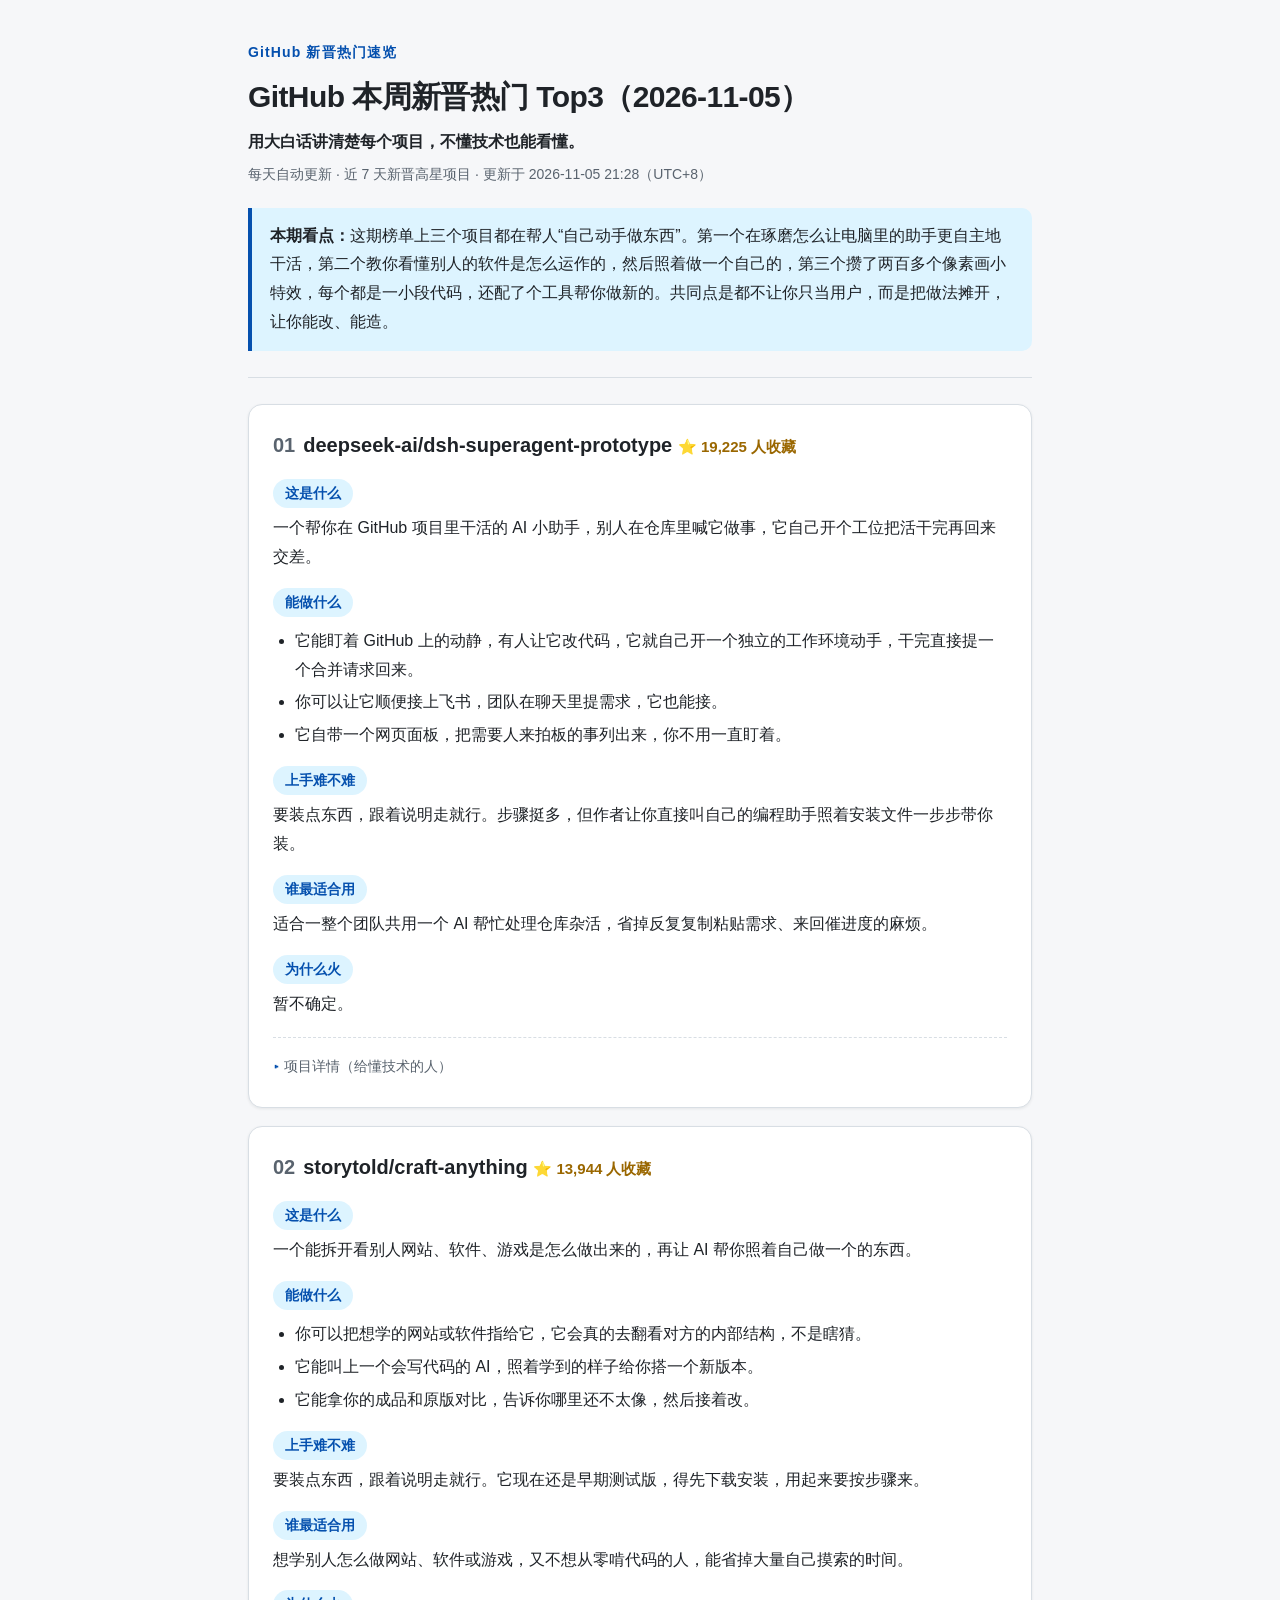
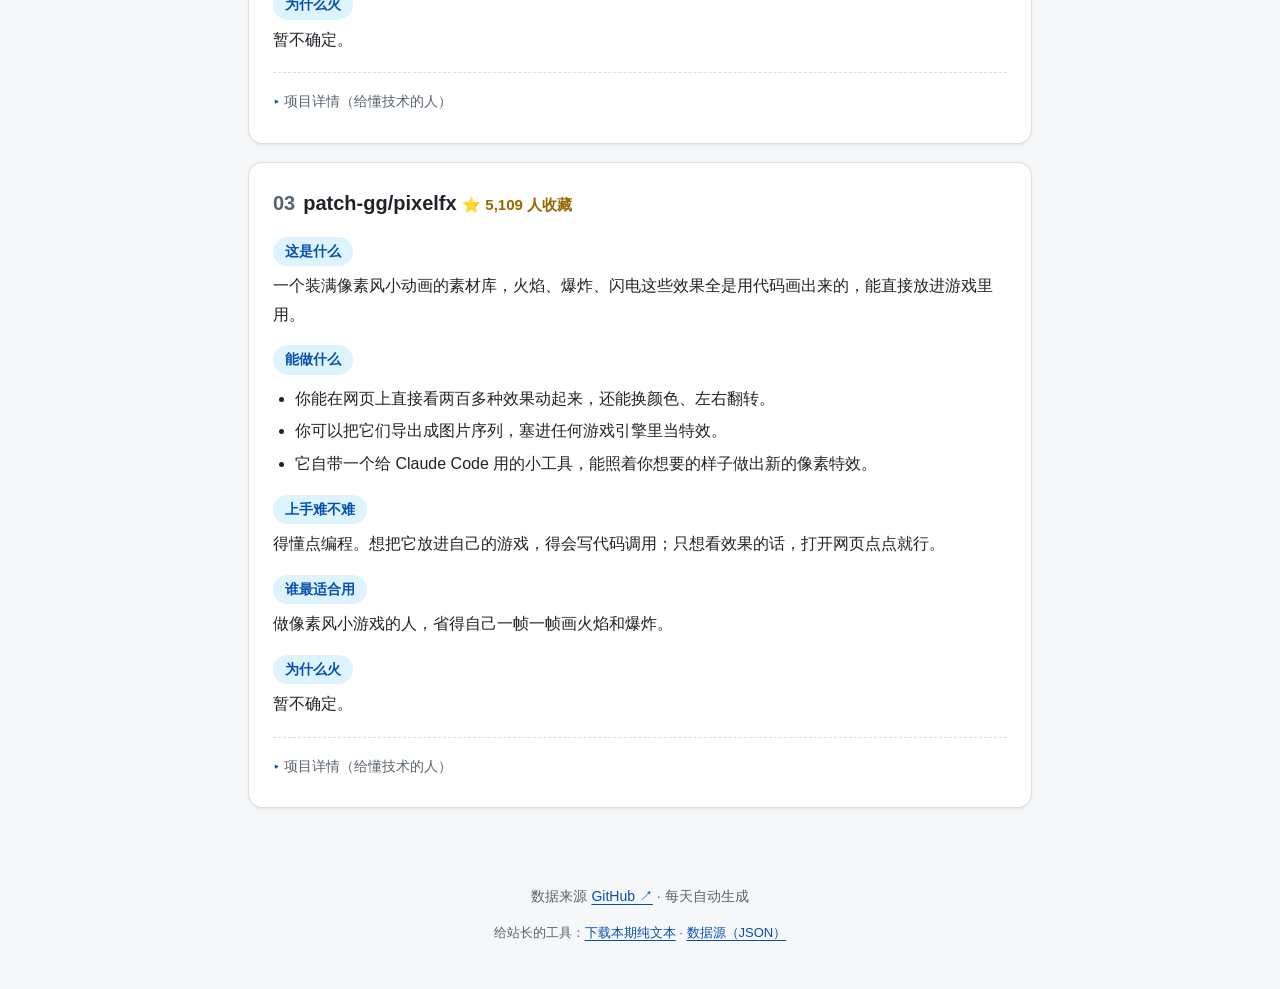
==== docs/index.html @ b1b99331 "chore: 每日 Top10 自动生成 2026-11-05" ====
<!DOCTYPE html>
<html lang="zh-CN">
<head>
<meta charset="utf-8">
<meta name="viewport" content="width=device-width,initial-scale=1">
<meta name="color-scheme" content="light dark">
<title>GitHub 新晋热门速览 · 2026-11-05</title>
<meta name="description" content="GitHub 新晋热门速览 · 2026-11-05 - 用大白话介绍 GitHub 新晋热门项目">
<meta property="og:title" content="GitHub 新晋热门速览 · 2026-11-05">
<meta property="og:description" content="用大白话介绍 GitHub 新晋热门项目">
<meta property="og:url" content="https://dear202606-star.github.io/stars/index.html">
<link rel="stylesheet" href="style.css">
</head>
<body>
<a class="skip" href="#main">跳到正文</a>
<main class="wrap" id="main"><header class="hero"><div class="brand">GitHub 新晋热门速览</div><h1>GitHub 本周新晋热门 Top3（2026-11-05）</h1><p class="promise">用大白话讲清楚每个项目，不懂技术也能看懂。</p><p class="meta">每天自动更新 · 近 7 天新晋高星项目 · 更新于 2026-11-05 21:28（UTC+8）</p><div class="overview"><strong>本期看点：</strong>这期榜单上三个项目都在帮人“自己动手做东西”。第一个在琢磨怎么让电脑里的助手更自主地干活，第二个教你看懂别人的软件是怎么运作的，然后照着做一个自己的，第三个攒了两百多个像素画小特效，每个都是一小段代码，还配了个工具帮你做新的。共同点是都不让你只当用户，而是把做法摊开，让你能改、能造。</div></header><article class="card" aria-labelledby="p1">
<h2 id="p1"><span class="rank">01</span>deepseek-ai/dsh-superagent-prototype <span class="stars"><span aria-hidden="true">⭐</span> 19,225 人收藏</span></h2>
<div class="summary"><section class="section"><h3 class="label">这是什么</h3><p>一个帮你在 GitHub 项目里干活的 AI 小助手，别人在仓库里喊它做事，它自己开个工位把活干完再回来交差。</p></section><section class="section"><h3 class="label">能做什么</h3><ul><li>它能盯着 GitHub 上的动静，有人让它改代码，它就自己开一个独立的工作环境动手，干完直接提一个合并请求回来。</li><li>你可以让它顺便接上飞书，团队在聊天里提需求，它也能接。</li><li>它自带一个网页面板，把需要人来拍板的事列出来，你不用一直盯着。</li></ul></section><section class="section"><h3 class="label">上手难不难</h3><p>要装点东西，跟着说明走就行。步骤挺多，但作者让你直接叫自己的编程助手照着安装文件一步步带你装。</p></section><section class="section"><h3 class="label">谁最适合用</h3><p>适合一整个团队共用一个 AI 帮忙处理仓库杂活，省掉反复复制粘贴需求、来回催进度的麻烦。</p></section><section class="section"><h3 class="label">为什么火</h3><p>暂不确定。</p></section></div>
<details class="tech"><summary>项目详情（给懂技术的人）</summary>
<ul class="facts"><li><a href="https://github.com/deepseek-ai/dsh-superagent-prototype" target="_blank" rel="noopener" aria-label="在新窗口打开 GitHub 项目页：deepseek-ai/dsh-superagent-prototype">去 GitHub 看看这个项目 <span aria-hidden="true">↗</span>（新窗口打开）</a></li><li>主语言：TypeScript ｜ 2,186 人复制过去改 ｜ 使用许可：MIT License</li><li>项目标签：无</li><li>仓库地址（可复制）：https://github.com/deepseek-ai/dsh-superagent-prototype</li></ul></details>
</article><article class="card" aria-labelledby="p2">
<h2 id="p2"><span class="rank">02</span>storytold/craft-anything <span class="stars"><span aria-hidden="true">⭐</span> 13,944 人收藏</span></h2>
<div class="summary"><section class="section"><h3 class="label">这是什么</h3><p>一个能拆开看别人网站、软件、游戏是怎么做出来的，再让 AI 帮你照着自己做一个的东西。</p></section><section class="section"><h3 class="label">能做什么</h3><ul><li>你可以把想学的网站或软件指给它，它会真的去翻看对方的内部结构，不是瞎猜。</li><li>它能叫上一个会写代码的 AI，照着学到的样子给你搭一个新版本。</li><li>它能拿你的成品和原版对比，告诉你哪里还不太像，然后接着改。</li></ul></section><section class="section"><h3 class="label">上手难不难</h3><p>要装点东西，跟着说明走就行。它现在还是早期测试版，得先下载安装，用起来要按步骤来。</p></section><section class="section"><h3 class="label">谁最适合用</h3><p>想学别人怎么做网站、软件或游戏，又不想从零啃代码的人，能省掉大量自己摸索的时间。</p></section><section class="section"><h3 class="label">为什么火</h3><p>暂不确定。</p></section></div>
<details class="tech"><summary>项目详情（给懂技术的人）</summary>
<ul class="facts"><li><a href="https://github.com/storytold/craft-anything" target="_blank" rel="noopener" aria-label="在新窗口打开 GitHub 项目页：storytold/craft-anything">去 GitHub 看看这个项目 <span aria-hidden="true">↗</span>（新窗口打开）</a></li><li>主语言：Rust ｜ 2,365 人复制过去改 ｜ 使用许可：Apache License 2.0</li><li>项目标签：无</li><li>仓库地址（可复制）：https://github.com/storytold/craft-anything</li></ul></details>
</article><article class="card" aria-labelledby="p3">
<h2 id="p3"><span class="rank">03</span>patch-gg/pixelfx <span class="stars"><span aria-hidden="true">⭐</span> 5,109 人收藏</span></h2>
<div class="summary"><section class="section"><h3 class="label">这是什么</h3><p>一个装满像素风小动画的素材库，火焰、爆炸、闪电这些效果全是用代码画出来的，能直接放进游戏里用。</p></section><section class="section"><h3 class="label">能做什么</h3><ul><li>你能在网页上直接看两百多种效果动起来，还能换颜色、左右翻转。</li><li>你可以把它们导出成图片序列，塞进任何游戏引擎里当特效。</li><li>它自带一个给 Claude Code 用的小工具，能照着你想要的样子做出新的像素特效。</li></ul></section><section class="section"><h3 class="label">上手难不难</h3><p>得懂点编程。想把它放进自己的游戏，得会写代码调用；只想看效果的话，打开网页点点就行。</p></section><section class="section"><h3 class="label">谁最适合用</h3><p>做像素风小游戏的人，省得自己一帧一帧画火焰和爆炸。</p></section><section class="section"><h3 class="label">为什么火</h3><p>暂不确定。</p></section></div>
<details class="tech"><summary>项目详情（给懂技术的人）</summary>
<ul class="facts"><li><a href="https://github.com/patch-gg/pixelfx" target="_blank" rel="noopener" aria-label="在新窗口打开 GitHub 项目页：patch-gg/pixelfx">去 GitHub 看看这个项目 <span aria-hidden="true">↗</span>（新窗口打开）</a></li><li>主语言：JavaScript ｜ 679 人复制过去改 ｜ 使用许可：MIT License</li><li>项目标签：agent-skills, animation, canvas, claude-code-plugin, gamedev, pixel-art, sprite-sheet, vfx</li><li>仓库地址（可复制）：https://github.com/patch-gg/pixelfx</li></ul></details>
</article><nav class="pager" aria-label="相邻期导航"><span></span><span></span></nav></main><footer><div>数据来源 <a href="https://github.com/trending" target="_blank" rel="noopener">GitHub ↗</a> · 每天自动生成</div><div class="tools">给站长的工具：<a href="posts/2026-11-05.md">下载本期纯文本</a> · <a href="feed.json">数据源（JSON）</a></div></footer></body></html>
---- docs/style.css ----
:root{color-scheme:light dark;--bg:#f6f7f9;--card:#fff;--text:#1f2328;--muted:#59636e;
--line:#d8dee4;--accent:#0550ae;--accent-soft:#ddf4ff;--star:#9a6700;
--shadow:0 1px 3px rgba(31,35,40,.08)}
@media(prefers-color-scheme:dark){:root{--bg:#0d1117;--card:#161b22;--text:#e6edf3;
--muted:#9198a1;--line:#30363d;--accent:#79c0ff;--accent-soft:#122d4a;--star:#e3b341;
--shadow:0 1px 3px rgba(0,0,0,.4)}}
*{box-sizing:border-box}
html{-webkit-text-size-adjust:100%}
body{margin:0;background:var(--bg);color:var(--text);
font-family:-apple-system,BlinkMacSystemFont,"Segoe UI","PingFang SC","Hiragino Sans GB","Microsoft YaHei",sans-serif;
line-height:1.8;font-size:1rem;-webkit-font-smoothing:antialiased}
a{color:var(--accent);text-decoration:underline;text-underline-offset:3px}
a:hover{text-decoration-thickness:2px}
a:focus-visible,summary:focus-visible{outline:3px solid var(--accent);outline-offset:3px;border-radius:4px}
.skip{position:absolute;left:-9999px;top:0;background:var(--card);padding:10px 16px;z-index:10}
.skip:focus{left:12px;top:12px}
.wrap{max-width:820px;margin:0 auto;padding:0 18px}
header.hero{padding:40px 0 26px;border-bottom:1px solid var(--line);margin-bottom:26px}
.brand{font-size:.875rem;letter-spacing:.08em;color:var(--accent);font-weight:700}
h1{font-size:1.875rem;line-height:1.35;margin:12px 0 10px;letter-spacing:-.02em;
overflow-wrap:anywhere}
.promise{font-size:1rem;font-weight:600;margin:0 0 6px}
.meta{color:var(--muted);font-size:.875rem;margin:0}
.overview{margin-top:20px;background:var(--accent-soft);border-left:4px solid var(--accent);
padding:14px 18px;border-radius:0 10px 10px 0;font-size:1rem}
.card{background:var(--card);border:1px solid var(--line);border-radius:14px;
padding:22px 24px;margin:0 0 18px;box-shadow:var(--shadow)}
.card h2{font-size:1.25rem;margin:0 0 4px;overflow-wrap:anywhere}
.card h2 .rank{color:var(--muted);font-weight:600;margin-right:8px}
.stars{color:var(--star);font-size:.9375rem;font-weight:700;white-space:nowrap}
.section{margin:16px 0 0}
.section h3{display:inline-block;font-size:.875rem;font-weight:700;color:var(--accent);
background:var(--accent-soft);padding:2px 12px;border-radius:20px;margin:0 0 6px}
.section p{margin:0 0 8px}
.section ul{margin:0;padding-left:22px}.section li{margin:4px 0}
details.tech{margin-top:18px;border-top:1px dashed var(--line);padding-top:10px}
details.tech summary{cursor:pointer;color:var(--muted);font-size:.875rem;padding:6px 0;
list-style:none;display:block;min-height:24px}
details.tech summary::-webkit-details-marker{display:none}
details.tech summary::before{content:"▸ ";color:var(--accent)}
details.tech[open] summary::before{content:"▾ "}
.facts{list-style:none;padding:0;margin:8px 0 0;font-size:.875rem;color:var(--muted)}
.facts li{margin:6px 0;overflow-wrap:anywhere}
.facts a{display:inline-block;padding:4px 0}
.archive{margin:36px 0 20px;padding-top:24px;border-top:1px solid var(--line)}
.archive h2{font-size:1.1875rem;margin:0 0 12px}
.archive ul{list-style:none;padding:0}
.archive li{padding:0;border-bottom:1px dashed var(--line);font-size:.9375rem}
.archive a{display:block;padding:11px 0}
.archive .cnt{color:var(--muted);font-size:.875rem}
.pager{display:flex;justify-content:space-between;gap:12px;margin:24px 0;flex-wrap:wrap}
.pager a{display:block;padding:10px 14px;border:1px solid var(--line);border-radius:10px;
background:var(--card);min-height:44px}
footer{padding:28px 0 44px;color:var(--muted);font-size:.875rem;text-align:center}
.tools{margin-top:12px;font-size:.8125rem}
.back{display:inline-block;margin:22px 0;font-size:.9375rem}
@media(max-width:600px){h1{font-size:1.5rem}.card{padding:18px}.wrap{padding:0 14px}
header.hero{padding:28px 0 20px}.meta,.facts{font-size:.9375rem}}
@media(max-width:380px){.pager{flex-direction:column}.stars{display:block;margin-top:4px}}
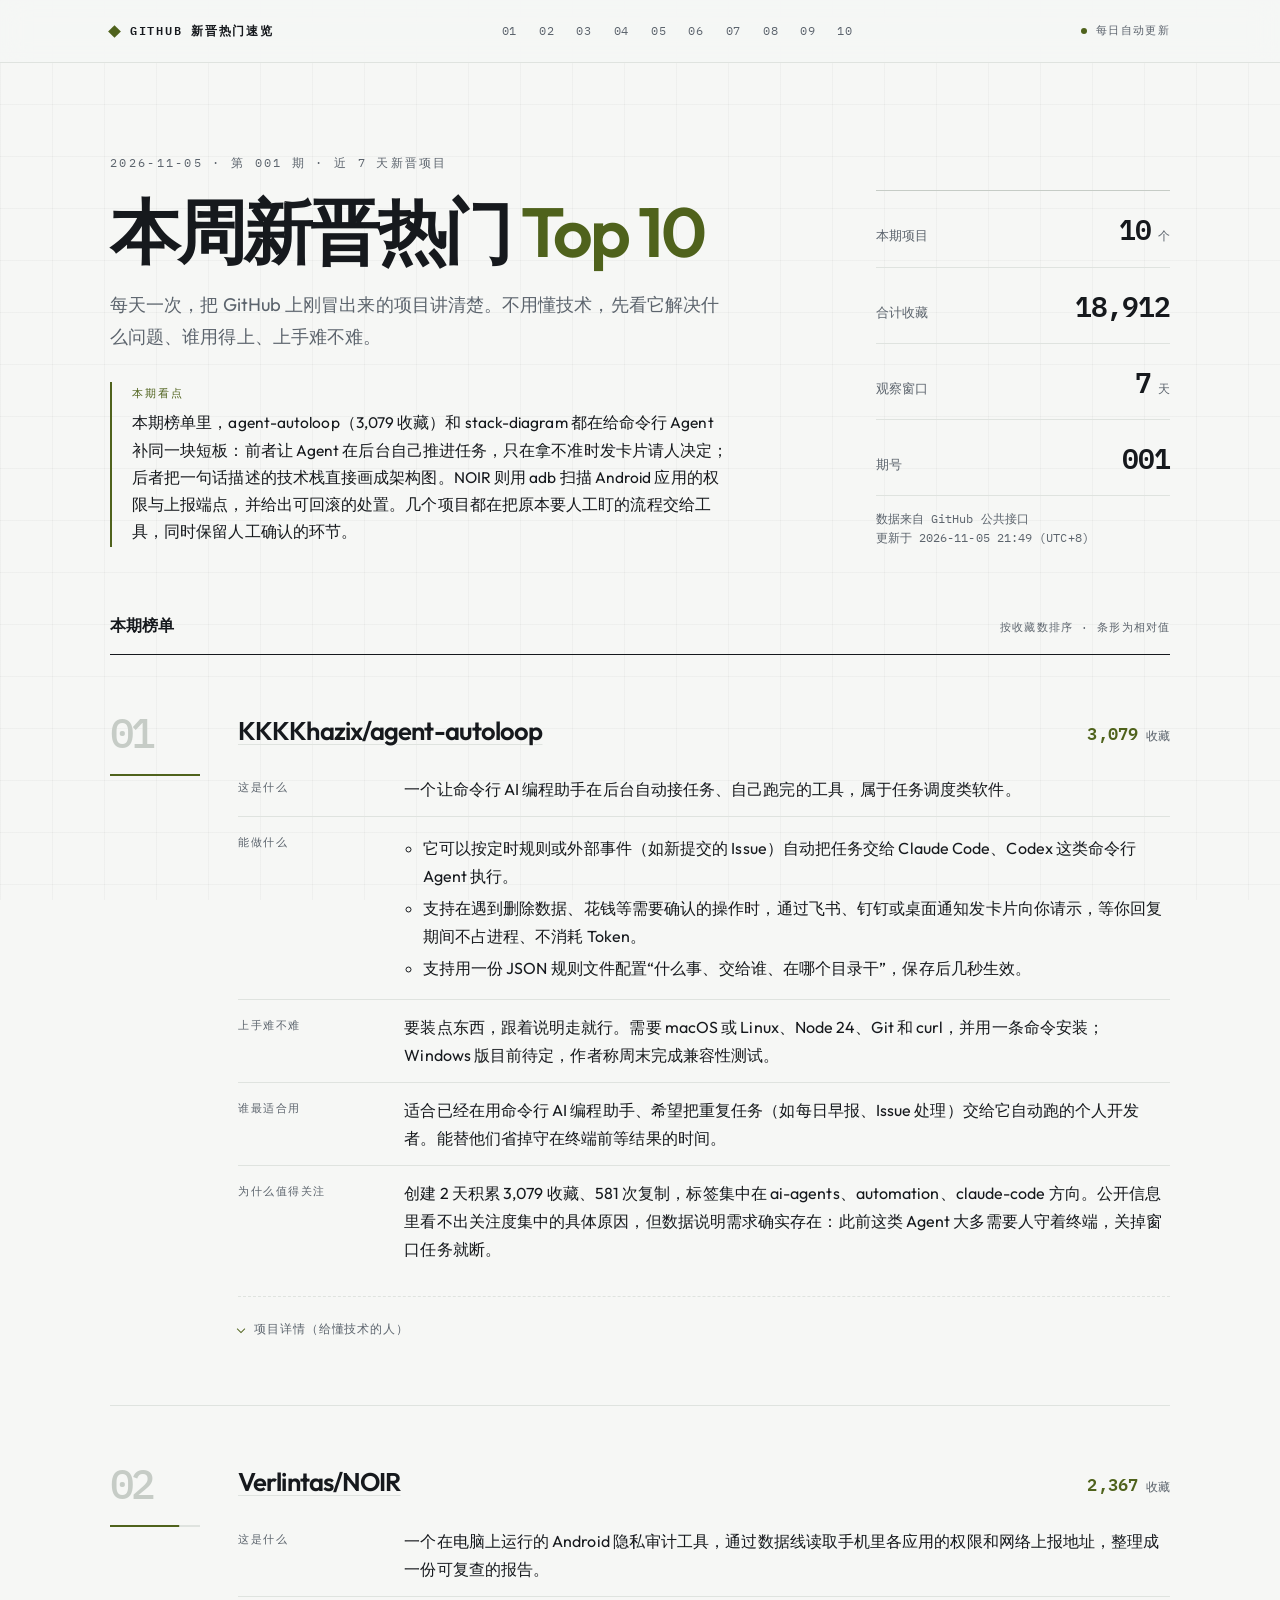
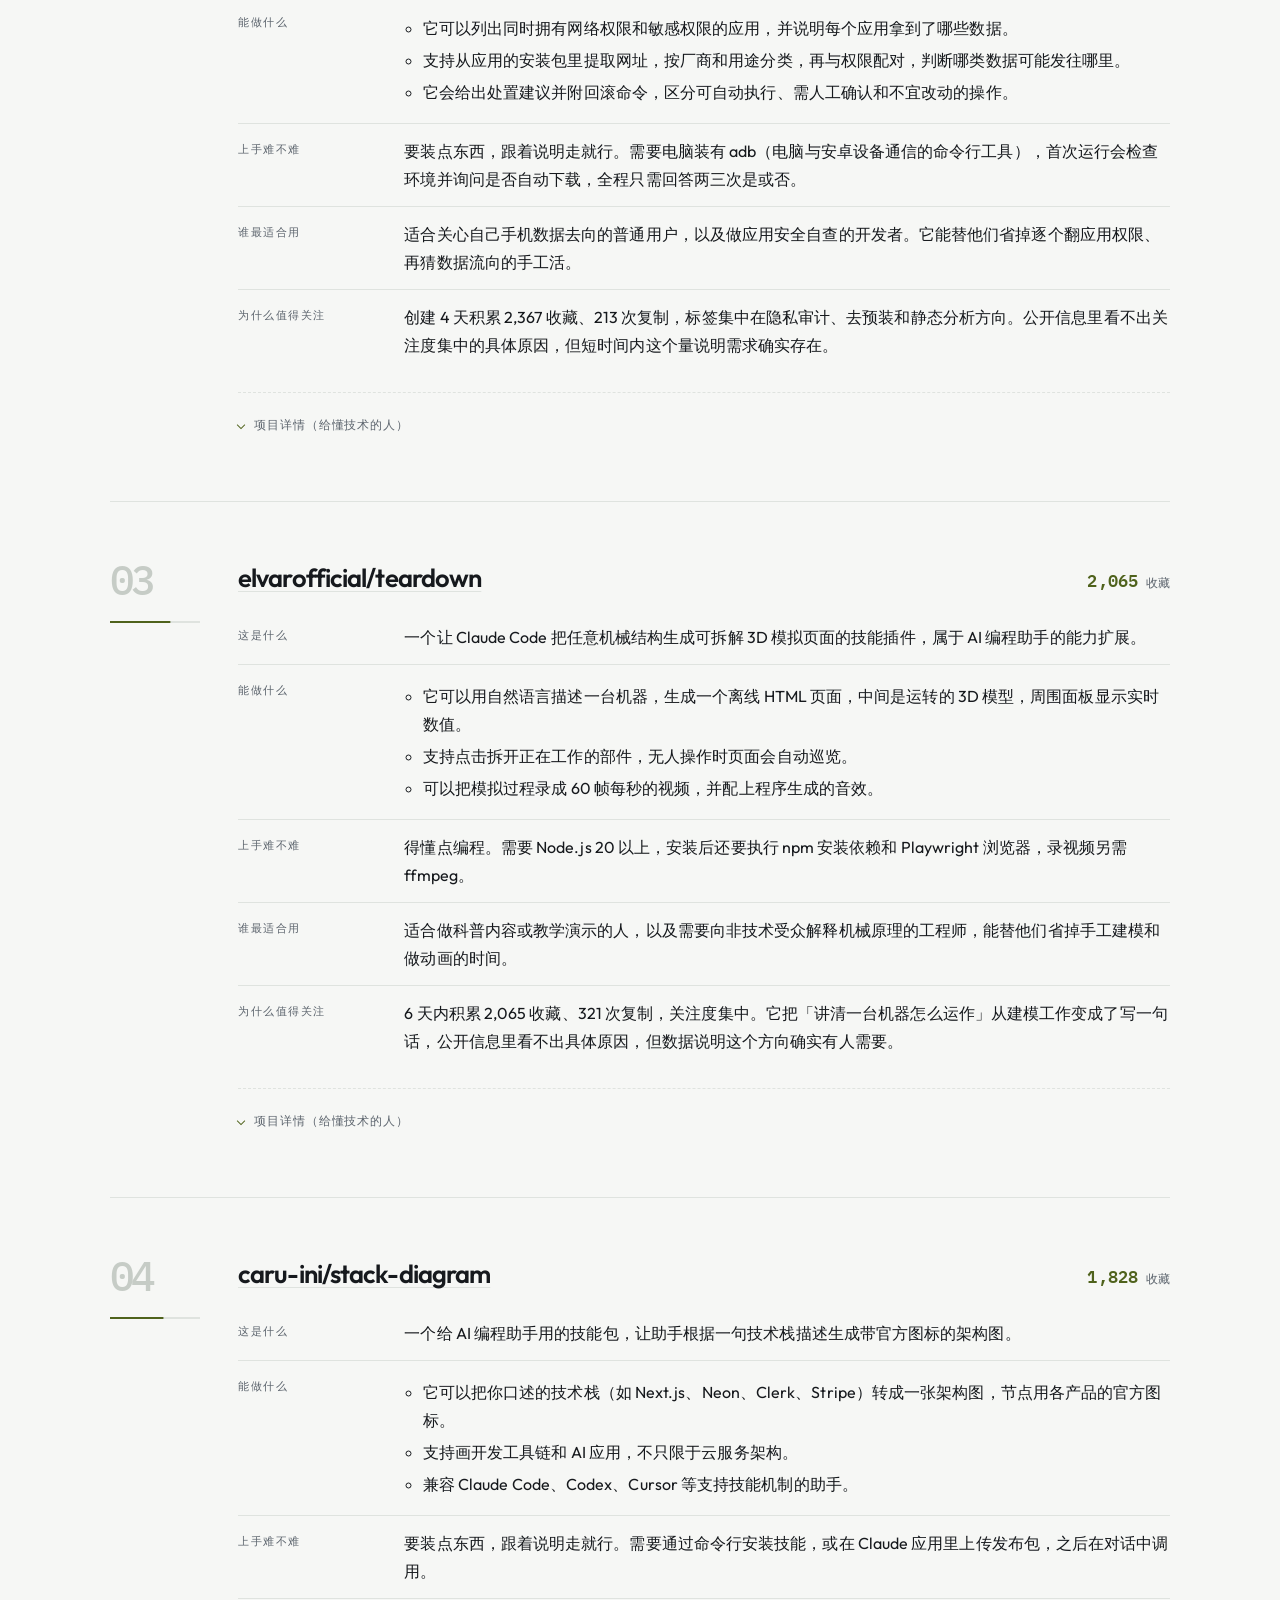
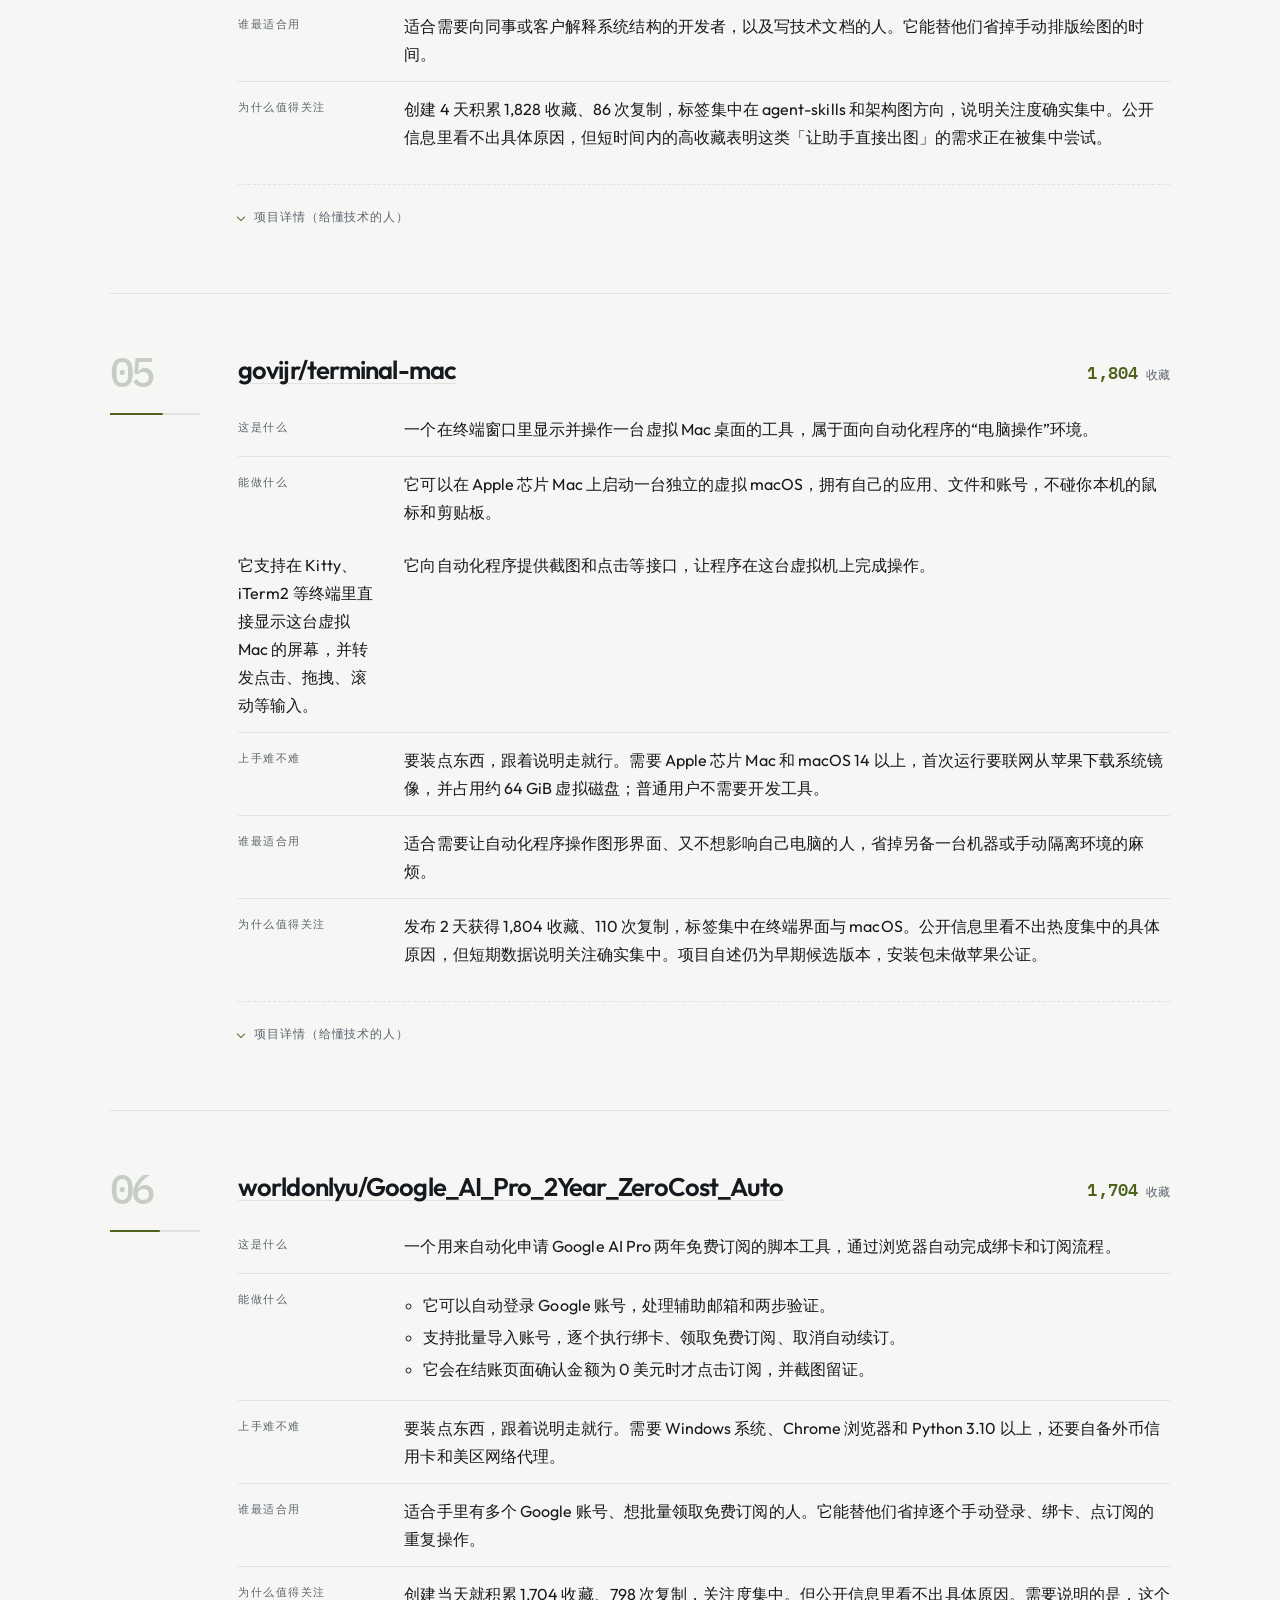
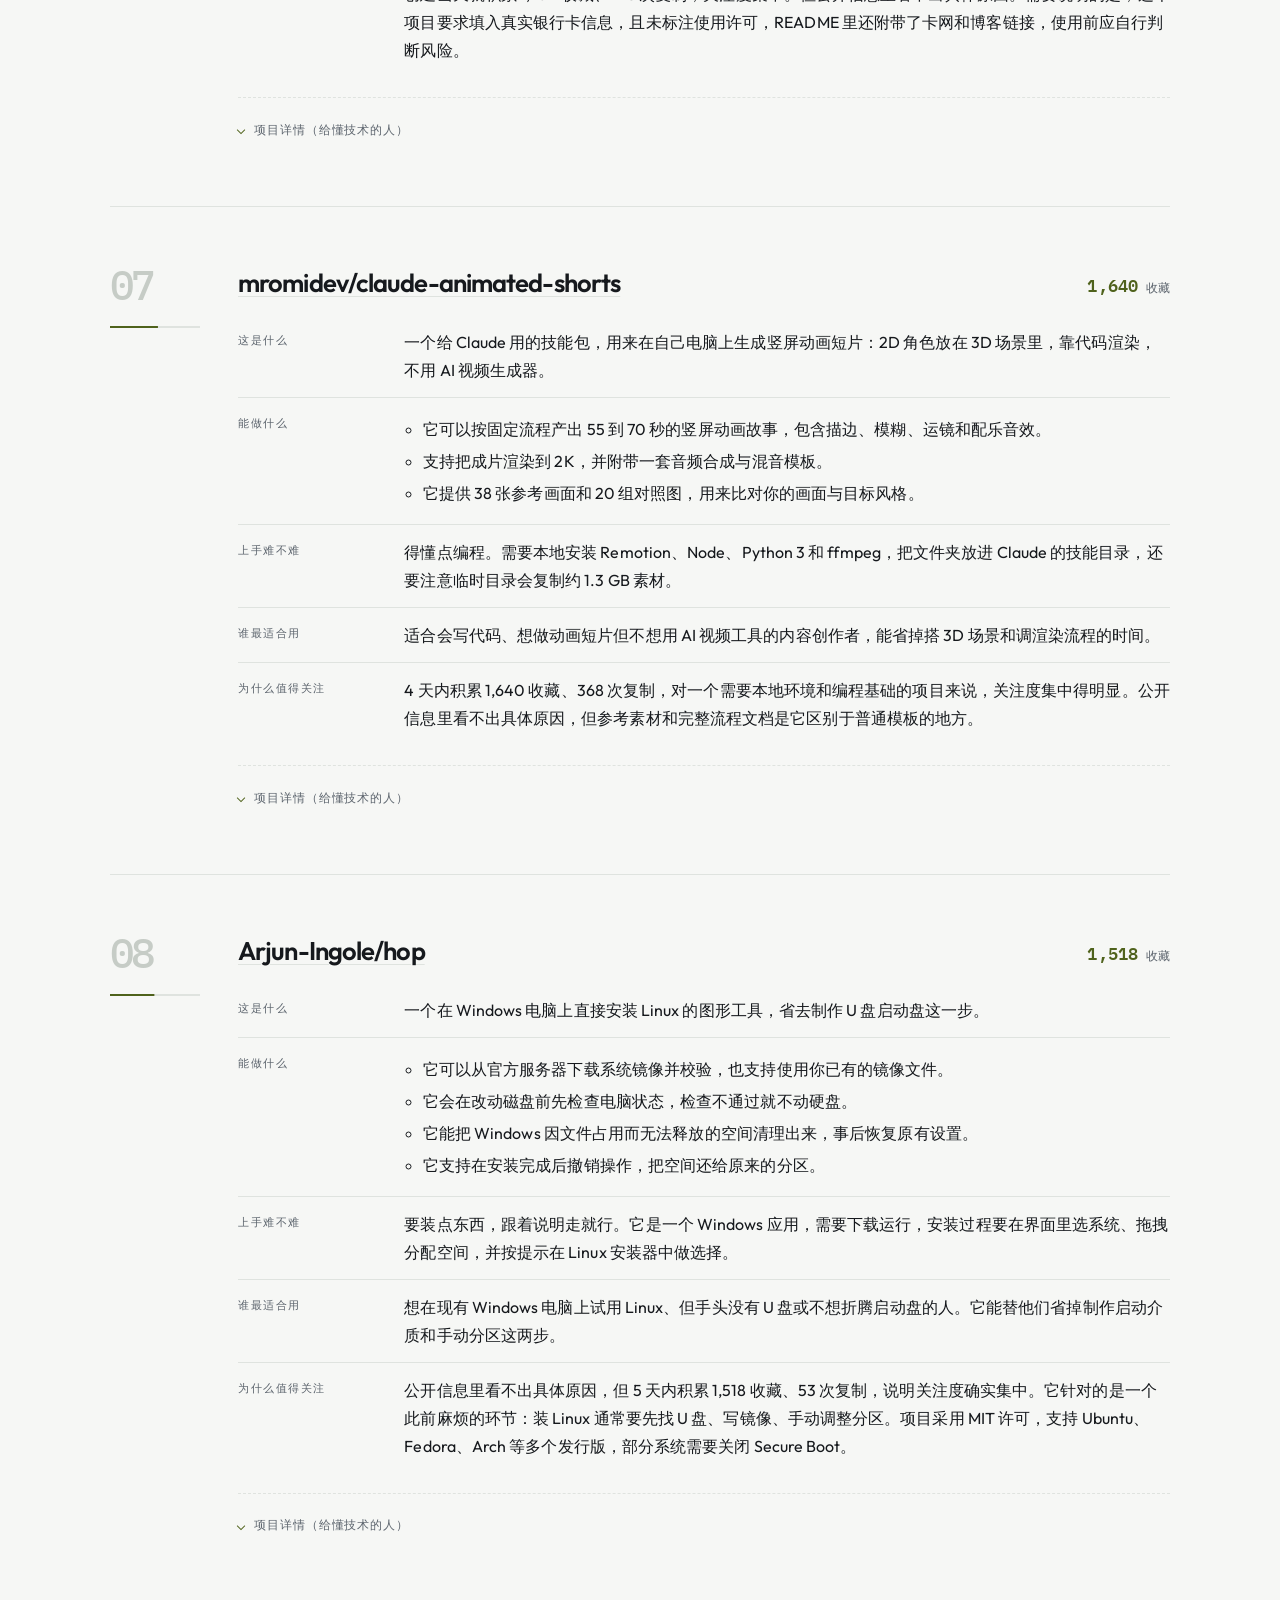
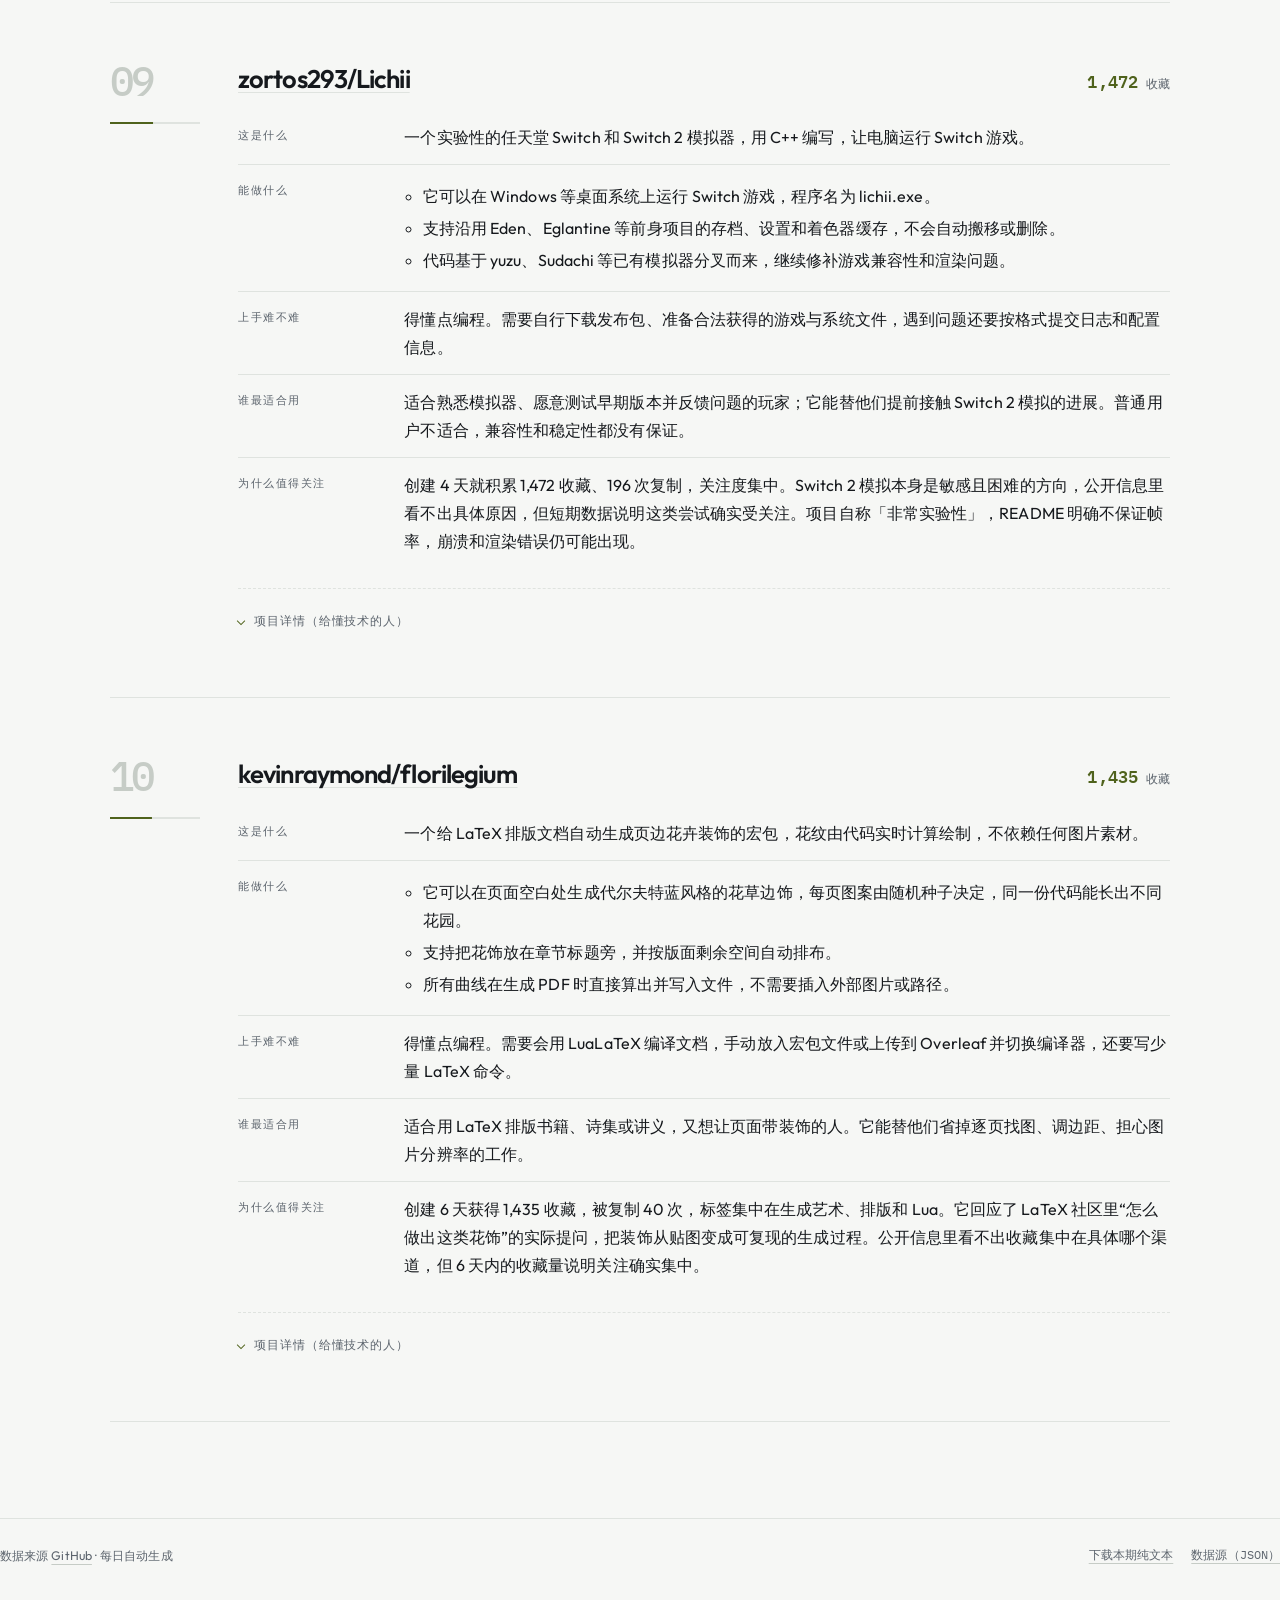
==== commit 7194288d: "chore: 每日 Top10 自动生成 2026-11-05" ====
--- a/docs/index.html
+++ b/docs/index.html
@@ -5,27 +5,85 @@
 <meta name="viewport" content="width=device-width,initial-scale=1">
 <meta name="color-scheme" content="light dark">
 <title>GitHub 新晋热门速览 · 2026-11-05</title>
-<meta name="description" content="GitHub 新晋热门速览 · 2026-11-05 - 用大白话介绍 GitHub 新晋热门项目">
+<meta name="description" content="GitHub 新晋热门速览 · 2026-11-05 - 每天用大白话讲清楚 GitHub 上刚火起来的项目">
 <meta property="og:title" content="GitHub 新晋热门速览 · 2026-11-05">
-<meta property="og:description" content="用大白话介绍 GitHub 新晋热门项目">
+<meta property="og:description" content="每天用大白话讲清楚 GitHub 上刚火起来的项目">
 <meta property="og:url" content="https://dear202606-star.github.io/stars/index.html">
+<link rel="preconnect" href="https://fonts.googleapis.com">
+<link rel="preconnect" href="https://fonts.gstatic.com" crossorigin>
+<link href="https://fonts.googleapis.com/css2?family=IBM+Plex+Mono:wght@400;500;600&family=Outfit:wght@300;400;500;600;700&display=swap" rel="stylesheet">
 <link rel="stylesheet" href="style.css">
 </head>
 <body>
 <a class="skip" href="#main">跳到正文</a>
-<main class="wrap" id="main"><header class="hero"><div class="brand">GitHub 新晋热门速览</div><h1>GitHub 本周新晋热门 Top3（2026-11-05）</h1><p class="promise">用大白话讲清楚每个项目，不懂技术也能看懂。</p><p class="meta">每天自动更新 · 近 7 天新晋高星项目 · 更新于 2026-11-05 21:28（UTC+8）</p><div class="overview"><strong>本期看点：</strong>这期榜单上三个项目都在帮人“自己动手做东西”。第一个在琢磨怎么让电脑里的助手更自主地干活，第二个教你看懂别人的软件是怎么运作的，然后照着做一个自己的，第三个攒了两百多个像素画小特效，每个都是一小段代码，还配了个工具帮你做新的。共同点是都不让你只当用户，而是把做法摊开，让你能改、能造。</div></header><article class="card" aria-labelledby="p1">
-<h2 id="p1"><span class="rank">01</span>deepseek-ai/dsh-superagent-prototype <span class="stars"><span aria-hidden="true">⭐</span> 19,225 人收藏</span></h2>
-<div class="summary"><section class="section"><h3 class="label">这是什么</h3><p>一个帮你在 GitHub 项目里干活的 AI 小助手，别人在仓库里喊它做事，它自己开个工位把活干完再回来交差。</p></section><section class="section"><h3 class="label">能做什么</h3><ul><li>它能盯着 GitHub 上的动静，有人让它改代码，它就自己开一个独立的工作环境动手，干完直接提一个合并请求回来。</li><li>你可以让它顺便接上飞书，团队在聊天里提需求，它也能接。</li><li>它自带一个网页面板，把需要人来拍板的事列出来，你不用一直盯着。</li></ul></section><section class="section"><h3 class="label">上手难不难</h3><p>要装点东西，跟着说明走就行。步骤挺多，但作者让你直接叫自己的编程助手照着安装文件一步步带你装。</p></section><section class="section"><h3 class="label">谁最适合用</h3><p>适合一整个团队共用一个 AI 帮忙处理仓库杂活，省掉反复复制粘贴需求、来回催进度的麻烦。</p></section><section class="section"><h3 class="label">为什么火</h3><p>暂不确定。</p></section></div>
+<header class="topbar"><div class="shell topbar-inner"><a class="brand" href="index.html">GitHub 新晋热门速览</a><nav class="jump" aria-label="本期项目导航"><a href="#p1">01</a><a href="#p2">02</a><a href="#p3">03</a><a href="#p4">04</a><a href="#p5">05</a><a href="#p6">06</a><a href="#p7">07</a><a href="#p8">08</a><a href="#p9">09</a><a href="#p10">10</a></nav><span class="live"><i aria-hidden="true"></i>每日自动更新</span></div></header><main class="shell" id="main"><section class="hero"><div class="hero-main"><p class="eyebrow">2026-11-05 · 第 001 期 · 近 7 天新晋项目</p><h1>本周新晋热门 <em>Top 10</em></h1><p class="lede">每天一次，把 GitHub 上刚冒出来的项目讲清楚。不用懂技术，先看它解决什么问题、谁用得上、上手难不难。</p><div class="overview"><span class="overview-label">本期看点</span>本期榜单里，agent-autoloop（3,079 收藏）和 stack-diagram 都在给命令行 Agent 补同一块短板：前者让 Agent 在后台自己推进任务，只在拿不准时发卡片请人决定；后者把一句话描述的技术栈直接画成架构图。NOIR 则用 adb 扫描 Android 应用的权限与上报端点，并给出可回滚的处置。几个项目都在把原本要人工盯的流程交给工具，同时保留人工确认的环节。</div></div><aside class="stats" aria-label="本期数据"><div class="stat"><span class="stat-k">本期项目</span><span><span class="stat-v">10</span><span class="stat-u">个</span></span></div><div class="stat"><span class="stat-k">合计收藏</span><span><span class="stat-v">18,912</span></span></div><div class="stat"><span class="stat-k">观察窗口</span><span><span class="stat-v">7</span><span class="stat-u">天</span></span></div><div class="stat"><span class="stat-k">期号</span><span><span class="stat-v">001</span></span></div><p class="stat-note">数据来自 GitHub 公共接口<br>更新于 2026-11-05 21:49 (UTC+8)</p></aside></section><section aria-labelledby="ranking-title"><div class="rank-head"><h2 id="ranking-title">本期榜单</h2><span>按收藏数排序 · 条形为相对值</span></div><ol class="list"><li class="entry" id="p1" aria-labelledby="p1-title" style="--i:0;--pct:1.0000">
+<div class="entry-rail"><span class="num" aria-hidden="true">01</span><div class="bar" role="img" aria-label="收藏数相对本期最高项目：100%"><i></i></div></div>
+<div class="entry-body">
+<header class="entry-head"><h3 id="p1-title"><a href="https://github.com/KKKKhazix/agent-autoloop" target="_blank" rel="noopener" aria-label="在新窗口打开 GitHub 项目页：KKKKhazix/agent-autoloop">KKKKhazix/agent-autoloop</a></h3><div class="metric"><span class="metric-v">3,079</span><span class="metric-u">收藏</span></div></header>
+<div class="summary"><section class="section"><h4>这是什么</h4><p>一个让命令行 AI 编程助手在后台自动接任务、自己跑完的工具，属于任务调度类软件。</p></section><section class="section"><h4>能做什么</h4><ul><li>它可以按定时规则或外部事件（如新提交的 Issue）自动把任务交给 Claude Code、Codex 这类命令行 Agent 执行。</li><li>支持在遇到删除数据、花钱等需要确认的操作时，通过飞书、钉钉或桌面通知发卡片向你请示，等你回复期间不占进程、不消耗 Token。</li><li>支持用一份 JSON 规则文件配置“什么事、交给谁、在哪个目录干”，保存后几秒生效。</li></ul></section><section class="section"><h4>上手难不难</h4><p>要装点东西，跟着说明走就行。需要 macOS 或 Linux、Node 24、Git 和 curl，并用一条命令安装；Windows 版目前待定，作者称周末完成兼容性测试。</p></section><section class="section"><h4>谁最适合用</h4><p>适合已经在用命令行 AI 编程助手、希望把重复任务（如每日早报、Issue 处理）交给它自动跑的个人开发者。能替他们省掉守在终端前等结果的时间。</p></section><section class="section"><h4>为什么值得关注</h4><p>创建 2 天积累 3,079 收藏、581 次复制，标签集中在 ai-agents、automation、claude-code 方向。公开信息里看不出关注度集中的具体原因，但数据说明需求确实存在：此前这类 Agent 大多需要人守着终端，关掉窗口任务就断。</p></section></div>
 <details class="tech"><summary>项目详情（给懂技术的人）</summary>
-<ul class="facts"><li><a href="https://github.com/deepseek-ai/dsh-superagent-prototype" target="_blank" rel="noopener" aria-label="在新窗口打开 GitHub 项目页：deepseek-ai/dsh-superagent-prototype">去 GitHub 看看这个项目 <span aria-hidden="true">↗</span>（新窗口打开）</a></li><li>主语言：TypeScript ｜ 2,186 人复制过去改 ｜ 使用许可：MIT License</li><li>项目标签：无</li><li>仓库地址（可复制）：https://github.com/deepseek-ai/dsh-superagent-prototype</li></ul></details>
-</article><article class="card" aria-labelledby="p2">
-<h2 id="p2"><span class="rank">02</span>storytold/craft-anything <span class="stars"><span aria-hidden="true">⭐</span> 13,944 人收藏</span></h2>
-<div class="summary"><section class="section"><h3 class="label">这是什么</h3><p>一个能拆开看别人网站、软件、游戏是怎么做出来的，再让 AI 帮你照着自己做一个的东西。</p></section><section class="section"><h3 class="label">能做什么</h3><ul><li>你可以把想学的网站或软件指给它，它会真的去翻看对方的内部结构，不是瞎猜。</li><li>它能叫上一个会写代码的 AI，照着学到的样子给你搭一个新版本。</li><li>它能拿你的成品和原版对比，告诉你哪里还不太像，然后接着改。</li></ul></section><section class="section"><h3 class="label">上手难不难</h3><p>要装点东西，跟着说明走就行。它现在还是早期测试版，得先下载安装，用起来要按步骤来。</p></section><section class="section"><h3 class="label">谁最适合用</h3><p>想学别人怎么做网站、软件或游戏，又不想从零啃代码的人，能省掉大量自己摸索的时间。</p></section><section class="section"><h3 class="label">为什么火</h3><p>暂不确定。</p></section></div>
+<ul class="facts"><li><a href="https://github.com/KKKKhazix/agent-autoloop" target="_blank" rel="noopener">在新窗口打开项目页</a></li><li>主语言：TypeScript ｜ 被复制 581 次 ｜ 使用许可：MIT License</li><li>项目标签：ai-agents, automation, claude-code, cli, codex, event-driven, mcp, nodejs, self-hosted, typescript, workflow</li><li>仓库地址（可复制）：https://github.com/KKKKhazix/agent-autoloop</li></ul></details>
+</div></li><li class="entry" id="p2" aria-labelledby="p2-title" style="--i:1;--pct:0.7688">
+<div class="entry-rail"><span class="num" aria-hidden="true">02</span><div class="bar" role="img" aria-label="收藏数相对本期最高项目：77%"><i></i></div></div>
+<div class="entry-body">
+<header class="entry-head"><h3 id="p2-title"><a href="https://github.com/Verlintas/NOIR" target="_blank" rel="noopener" aria-label="在新窗口打开 GitHub 项目页：Verlintas/NOIR">Verlintas/NOIR</a></h3><div class="metric"><span class="metric-v">2,367</span><span class="metric-u">收藏</span></div></header>
+<div class="summary"><section class="section"><h4>这是什么</h4><p>一个在电脑上运行的 Android 隐私审计工具，通过数据线读取手机里各应用的权限和网络上报地址，整理成一份可复查的报告。</p></section><section class="section"><h4>能做什么</h4><ul><li>它可以列出同时拥有网络权限和敏感权限的应用，并说明每个应用拿到了哪些数据。</li><li>支持从应用的安装包里提取网址，按厂商和用途分类，再与权限配对，判断哪类数据可能发往哪里。</li><li>它会给出处置建议并附回滚命令，区分可自动执行、需人工确认和不宜改动的操作。</li></ul></section><section class="section"><h4>上手难不难</h4><p>要装点东西，跟着说明走就行。需要电脑装有 adb（电脑与安卓设备通信的命令行工具），首次运行会检查环境并询问是否自动下载，全程只需回答两三次是或否。</p></section><section class="section"><h4>谁最适合用</h4><p>适合关心自己手机数据去向的普通用户，以及做应用安全自查的开发者。它能替他们省掉逐个翻应用权限、再猜数据流向的手工活。</p></section><section class="section"><h4>为什么值得关注</h4><p>创建 4 天积累 2,367 收藏、213 次复制，标签集中在隐私审计、去预装和静态分析方向。公开信息里看不出关注度集中的具体原因，但短时间内这个量说明需求确实存在。</p></section></div>
 <details class="tech"><summary>项目详情（给懂技术的人）</summary>
-<ul class="facts"><li><a href="https://github.com/storytold/craft-anything" target="_blank" rel="noopener" aria-label="在新窗口打开 GitHub 项目页：storytold/craft-anything">去 GitHub 看看这个项目 <span aria-hidden="true">↗</span>（新窗口打开）</a></li><li>主语言：Rust ｜ 2,365 人复制过去改 ｜ 使用许可：Apache License 2.0</li><li>项目标签：无</li><li>仓库地址（可复制）：https://github.com/storytold/craft-anything</li></ul></details>
-</article><article class="card" aria-labelledby="p3">
-<h2 id="p3"><span class="rank">03</span>patch-gg/pixelfx <span class="stars"><span aria-hidden="true">⭐</span> 5,109 人收藏</span></h2>
-<div class="summary"><section class="section"><h3 class="label">这是什么</h3><p>一个装满像素风小动画的素材库，火焰、爆炸、闪电这些效果全是用代码画出来的，能直接放进游戏里用。</p></section><section class="section"><h3 class="label">能做什么</h3><ul><li>你能在网页上直接看两百多种效果动起来，还能换颜色、左右翻转。</li><li>你可以把它们导出成图片序列，塞进任何游戏引擎里当特效。</li><li>它自带一个给 Claude Code 用的小工具，能照着你想要的样子做出新的像素特效。</li></ul></section><section class="section"><h3 class="label">上手难不难</h3><p>得懂点编程。想把它放进自己的游戏，得会写代码调用；只想看效果的话，打开网页点点就行。</p></section><section class="section"><h3 class="label">谁最适合用</h3><p>做像素风小游戏的人，省得自己一帧一帧画火焰和爆炸。</p></section><section class="section"><h3 class="label">为什么火</h3><p>暂不确定。</p></section></div>
+<ul class="facts"><li><a href="https://github.com/Verlintas/NOIR" target="_blank" rel="noopener">在新窗口打开项目页</a></li><li>主语言：Kotlin ｜ 被复制 213 次 ｜ 使用许可：MIT License</li><li>项目标签：adb, android, android-privacy, android-security, android-tools, apk-analysis, bloatware, cli, cross-platform, debloat, jadx, kotlin, kotlin-multiplatform, privacy, privacy-tools, security-audit, static-analysis, telemetry, terminal-ui, tui</li><li>仓库地址（可复制）：https://github.com/Verlintas/NOIR</li></ul></details>
+</div></li><li class="entry" id="p3" aria-labelledby="p3-title" style="--i:2;--pct:0.6707">
+<div class="entry-rail"><span class="num" aria-hidden="true">03</span><div class="bar" role="img" aria-label="收藏数相对本期最高项目：67%"><i></i></div></div>
+<div class="entry-body">
+<header class="entry-head"><h3 id="p3-title"><a href="https://github.com/elvarofficial/teardown" target="_blank" rel="noopener" aria-label="在新窗口打开 GitHub 项目页：elvarofficial/teardown">elvarofficial/teardown</a></h3><div class="metric"><span class="metric-v">2,065</span><span class="metric-u">收藏</span></div></header>
+<div class="summary"><section class="section"><h4>这是什么</h4><p>一个让 Claude Code 把任意机械结构生成可拆解 3D 模拟页面的技能插件，属于 AI 编程助手的能力扩展。</p></section><section class="section"><h4>能做什么</h4><ul><li>它可以用自然语言描述一台机器，生成一个离线 HTML 页面，中间是运转的 3D 模型，周围面板显示实时数值。</li><li>支持点击拆开正在工作的部件，无人操作时页面会自动巡览。</li><li>可以把模拟过程录成 60 帧每秒的视频，并配上程序生成的音效。</li></ul></section><section class="section"><h4>上手难不难</h4><p>得懂点编程。需要 Node.js 20 以上，安装后还要执行 npm 安装依赖和 Playwright 浏览器，录视频另需 ffmpeg。</p></section><section class="section"><h4>谁最适合用</h4><p>适合做科普内容或教学演示的人，以及需要向非技术受众解释机械原理的工程师，能替他们省掉手工建模和做动画的时间。</p></section><section class="section"><h4>为什么值得关注</h4><p>6 天内积累 2,065 收藏、321 次复制，关注度集中。它把「讲清一台机器怎么运作」从建模工作变成了写一句话，公开信息里看不出具体原因，但数据说明这个方向确实有人需要。</p></section></div>
 <details class="tech"><summary>项目详情（给懂技术的人）</summary>
-<ul class="facts"><li><a href="https://github.com/patch-gg/pixelfx" target="_blank" rel="noopener" aria-label="在新窗口打开 GitHub 项目页：patch-gg/pixelfx">去 GitHub 看看这个项目 <span aria-hidden="true">↗</span>（新窗口打开）</a></li><li>主语言：JavaScript ｜ 679 人复制过去改 ｜ 使用许可：MIT License</li><li>项目标签：agent-skills, animation, canvas, claude-code-plugin, gamedev, pixel-art, sprite-sheet, vfx</li><li>仓库地址（可复制）：https://github.com/patch-gg/pixelfx</li></ul></details>
-</article><nav class="pager" aria-label="相邻期导航"><span></span><span></span></nav></main><footer><div>数据来源 <a href="https://github.com/trending" target="_blank" rel="noopener">GitHub ↗</a> · 每天自动生成</div><div class="tools">给站长的工具：<a href="posts/2026-11-05.md">下载本期纯文本</a> · <a href="feed.json">数据源（JSON）</a></div></footer></body></html>+<ul class="facts"><li><a href="https://github.com/elvarofficial/teardown" target="_blank" rel="noopener">在新窗口打开项目页</a></li><li>主语言：JavaScript ｜ 被复制 321 次 ｜ 使用许可：MIT License</li><li>项目标签：无</li><li>仓库地址（可复制）：https://github.com/elvarofficial/teardown</li></ul></details>
+</div></li><li class="entry" id="p4" aria-labelledby="p4-title" style="--i:3;--pct:0.5937">
+<div class="entry-rail"><span class="num" aria-hidden="true">04</span><div class="bar" role="img" aria-label="收藏数相对本期最高项目：59%"><i></i></div></div>
+<div class="entry-body">
+<header class="entry-head"><h3 id="p4-title"><a href="https://github.com/caru-ini/stack-diagram" target="_blank" rel="noopener" aria-label="在新窗口打开 GitHub 项目页：caru-ini/stack-diagram">caru-ini/stack-diagram</a></h3><div class="metric"><span class="metric-v">1,828</span><span class="metric-u">收藏</span></div></header>
+<div class="summary"><section class="section"><h4>这是什么</h4><p>一个给 AI 编程助手用的技能包，让助手根据一句技术栈描述生成带官方图标的架构图。</p></section><section class="section"><h4>能做什么</h4><ul><li>它可以把你口述的技术栈（如 Next.js、Neon、Clerk、Stripe）转成一张架构图，节点用各产品的官方图标。</li><li>支持画开发工具链和 AI 应用，不只限于云服务架构。</li><li>兼容 Claude Code、Codex、Cursor 等支持技能机制的助手。</li></ul></section><section class="section"><h4>上手难不难</h4><p>要装点东西，跟着说明走就行。需要通过命令行安装技能，或在 Claude 应用里上传发布包，之后在对话中调用。</p></section><section class="section"><h4>谁最适合用</h4><p>适合需要向同事或客户解释系统结构的开发者，以及写技术文档的人。它能替他们省掉手动排版绘图的时间。</p></section><section class="section"><h4>为什么值得关注</h4><p>创建 4 天积累 1,828 收藏、86 次复制，标签集中在 agent-skills 和架构图方向，说明关注度确实集中。公开信息里看不出具体原因，但短时间内的高收藏表明这类「让助手直接出图」的需求正在被集中尝试。</p></section></div>
+<details class="tech"><summary>项目详情（给懂技术的人）</summary>
+<ul class="facts"><li><a href="https://github.com/caru-ini/stack-diagram" target="_blank" rel="noopener">在新窗口打开项目页</a></li><li>主语言：TypeScript ｜ 被复制 86 次 ｜ 使用许可：MIT License</li><li>项目标签：agent-skills, architecture-diagram, claude-code, claude-skills, codex, diagram, system-architecture, tech-stack</li><li>仓库地址（可复制）：https://github.com/caru-ini/stack-diagram</li></ul></details>
+</div></li><li class="entry" id="p5" aria-labelledby="p5-title" style="--i:4;--pct:0.5859">
+<div class="entry-rail"><span class="num" aria-hidden="true">05</span><div class="bar" role="img" aria-label="收藏数相对本期最高项目：59%"><i></i></div></div>
+<div class="entry-body">
+<header class="entry-head"><h3 id="p5-title"><a href="https://github.com/govijr/terminal-mac" target="_blank" rel="noopener" aria-label="在新窗口打开 GitHub 项目页：govijr/terminal-mac">govijr/terminal-mac</a></h3><div class="metric"><span class="metric-v">1,804</span><span class="metric-u">收藏</span></div></header>
+<div class="summary"><section class="section"><h4>这是什么</h4><p>一个在终端窗口里显示并操作一台虚拟 Mac 桌面的工具，属于面向自动化程序的“电脑操作”环境。</p></section><section class="section"><h4>能做什么</h4><p>它可以在 Apple 芯片 Mac 上启动一台独立的虚拟 macOS，拥有自己的应用、文件和账号，不碰你本机的鼠标和剪贴板。</p><p>它支持在 Kitty、iTerm2 等终端里直接显示这台虚拟 Mac 的屏幕，并转发点击、拖拽、滚动等输入。</p><p>它向自动化程序提供截图和点击等接口，让程序在这台虚拟机上完成操作。</p></section><section class="section"><h4>上手难不难</h4><p>要装点东西，跟着说明走就行。需要 Apple 芯片 Mac 和 macOS 14 以上，首次运行要联网从苹果下载系统镜像，并占用约 64 GiB 虚拟磁盘；普通用户不需要开发工具。</p></section><section class="section"><h4>谁最适合用</h4><p>适合需要让自动化程序操作图形界面、又不想影响自己电脑的人，省掉另备一台机器或手动隔离环境的麻烦。</p></section><section class="section"><h4>为什么值得关注</h4><p>发布 2 天获得 1,804 收藏、110 次复制，标签集中在终端界面与 macOS。公开信息里看不出热度集中的具体原因，但短期数据说明关注确实集中。项目自述仍为早期候选版本，安装包未做苹果公证。</p></section></div>
+<details class="tech"><summary>项目详情（给懂技术的人）</summary>
+<ul class="facts"><li><a href="https://github.com/govijr/terminal-mac" target="_blank" rel="noopener">在新窗口打开项目页</a></li><li>主语言：Swift ｜ 被复制 110 次 ｜ 使用许可：MIT License</li><li>项目标签：cli, gui, macos, shell, swift, terminal, tui</li><li>仓库地址（可复制）：https://github.com/govijr/terminal-mac</li></ul></details>
+</div></li><li class="entry" id="p6" aria-labelledby="p6-title" style="--i:5;--pct:0.5534">
+<div class="entry-rail"><span class="num" aria-hidden="true">06</span><div class="bar" role="img" aria-label="收藏数相对本期最高项目：55%"><i></i></div></div>
+<div class="entry-body">
+<header class="entry-head"><h3 id="p6-title"><a href="https://github.com/worldonlyu/Google_AI_Pro_2Year_ZeroCost_Auto" target="_blank" rel="noopener" aria-label="在新窗口打开 GitHub 项目页：worldonlyu/Google_AI_Pro_2Year_ZeroCost_Auto">worldonlyu/Google_AI_Pro_2Year_ZeroCost_Auto</a></h3><div class="metric"><span class="metric-v">1,704</span><span class="metric-u">收藏</span></div></header>
+<div class="summary"><section class="section"><h4>这是什么</h4><p>一个用来自动化申请 Google AI Pro 两年免费订阅的脚本工具，通过浏览器自动完成绑卡和订阅流程。</p></section><section class="section"><h4>能做什么</h4><ul><li>它可以自动登录 Google 账号，处理辅助邮箱和两步验证。</li><li>支持批量导入账号，逐个执行绑卡、领取免费订阅、取消自动续订。</li><li>它会在结账页面确认金额为 0 美元时才点击订阅，并截图留证。</li></ul></section><section class="section"><h4>上手难不难</h4><p>要装点东西，跟着说明走就行。需要 Windows 系统、Chrome 浏览器和 Python 3.10 以上，还要自备外币信用卡和美区网络代理。</p></section><section class="section"><h4>谁最适合用</h4><p>适合手里有多个 Google 账号、想批量领取免费订阅的人。它能替他们省掉逐个手动登录、绑卡、点订阅的重复操作。</p></section><section class="section"><h4>为什么值得关注</h4><p>创建当天就积累 1,704 收藏、798 次复制，关注度集中。但公开信息里看不出具体原因。需要说明的是，这个项目要求填入真实银行卡信息，且未标注使用许可，README 里还附带了卡网和博客链接，使用前应自行判断风险。</p></section></div>
+<details class="tech"><summary>项目详情（给懂技术的人）</summary>
+<ul class="facts"><li><a href="https://github.com/worldonlyu/Google_AI_Pro_2Year_ZeroCost_Auto" target="_blank" rel="noopener">在新窗口打开项目页</a></li><li>主语言：Python ｜ 被复制 798 次 ｜ 使用许可：未标注</li><li>项目标签：无</li><li>仓库地址（可复制）：https://github.com/worldonlyu/Google_AI_Pro_2Year_ZeroCost_Auto</li></ul></details>
+</div></li><li class="entry" id="p7" aria-labelledby="p7-title" style="--i:6;--pct:0.5326">
+<div class="entry-rail"><span class="num" aria-hidden="true">07</span><div class="bar" role="img" aria-label="收藏数相对本期最高项目：53%"><i></i></div></div>
+<div class="entry-body">
+<header class="entry-head"><h3 id="p7-title"><a href="https://github.com/mromidev/claude-animated-shorts" target="_blank" rel="noopener" aria-label="在新窗口打开 GitHub 项目页：mromidev/claude-animated-shorts">mromidev/claude-animated-shorts</a></h3><div class="metric"><span class="metric-v">1,640</span><span class="metric-u">收藏</span></div></header>
+<div class="summary"><section class="section"><h4>这是什么</h4><p>一个给 Claude 用的技能包，用来在自己电脑上生成竖屏动画短片：2D 角色放在 3D 场景里，靠代码渲染，不用 AI 视频生成器。</p></section><section class="section"><h4>能做什么</h4><ul><li>它可以按固定流程产出 55 到 70 秒的竖屏动画故事，包含描边、模糊、运镜和配乐音效。</li><li>支持把成片渲染到 2K，并附带一套音频合成与混音模板。</li><li>它提供 38 张参考画面和 20 组对照图，用来比对你的画面与目标风格。</li></ul></section><section class="section"><h4>上手难不难</h4><p>得懂点编程。需要本地安装 Remotion、Node、Python 3 和 ffmpeg，把文件夹放进 Claude 的技能目录，还要注意临时目录会复制约 1.3 GB 素材。</p></section><section class="section"><h4>谁最适合用</h4><p>适合会写代码、想做动画短片但不想用 AI 视频工具的内容创作者，能省掉搭 3D 场景和调渲染流程的时间。</p></section><section class="section"><h4>为什么值得关注</h4><p>4 天内积累 1,640 收藏、368 次复制，对一个需要本地环境和编程基础的项目来说，关注度集中得明显。公开信息里看不出具体原因，但参考素材和完整流程文档是它区别于普通模板的地方。</p></section></div>
+<details class="tech"><summary>项目详情（给懂技术的人）</summary>
+<ul class="facts"><li><a href="https://github.com/mromidev/claude-animated-shorts" target="_blank" rel="noopener">在新窗口打开项目页</a></li><li>主语言：TypeScript ｜ 被复制 368 次 ｜ 使用许可：MIT License</li><li>项目标签：无</li><li>仓库地址（可复制）：https://github.com/mromidev/claude-animated-shorts</li></ul></details>
+</div></li><li class="entry" id="p8" aria-labelledby="p8-title" style="--i:7;--pct:0.4930">
+<div class="entry-rail"><span class="num" aria-hidden="true">08</span><div class="bar" role="img" aria-label="收藏数相对本期最高项目：49%"><i></i></div></div>
+<div class="entry-body">
+<header class="entry-head"><h3 id="p8-title"><a href="https://github.com/Arjun-Ingole/hop" target="_blank" rel="noopener" aria-label="在新窗口打开 GitHub 项目页：Arjun-Ingole/hop">Arjun-Ingole/hop</a></h3><div class="metric"><span class="metric-v">1,518</span><span class="metric-u">收藏</span></div></header>
+<div class="summary"><section class="section"><h4>这是什么</h4><p>一个在 Windows 电脑上直接安装 Linux 的图形工具，省去制作 U 盘启动盘这一步。</p></section><section class="section"><h4>能做什么</h4><ul><li>它可以从官方服务器下载系统镜像并校验，也支持使用你已有的镜像文件。</li><li>它会在改动磁盘前先检查电脑状态，检查不通过就不动硬盘。</li><li>它能把 Windows 因文件占用而无法释放的空间清理出来，事后恢复原有设置。</li><li>它支持在安装完成后撤销操作，把空间还给原来的分区。</li></ul></section><section class="section"><h4>上手难不难</h4><p>要装点东西，跟着说明走就行。它是一个 Windows 应用，需要下载运行，安装过程要在界面里选系统、拖拽分配空间，并按提示在 Linux 安装器中做选择。</p></section><section class="section"><h4>谁最适合用</h4><p>想在现有 Windows 电脑上试用 Linux、但手头没有 U 盘或不想折腾启动盘的人。它能替他们省掉制作启动介质和手动分区这两步。</p></section><section class="section"><h4>为什么值得关注</h4><p>公开信息里看不出具体原因，但 5 天内积累 1,518 收藏、53 次复制，说明关注度确实集中。它针对的是一个此前麻烦的环节：装 Linux 通常要先找 U 盘、写镜像、手动调整分区。项目采用 MIT 许可，支持 Ubuntu、Fedora、Arch 等多个发行版，部分系统需要关闭 Secure Boot。</p></section></div>
+<details class="tech"><summary>项目详情（给懂技术的人）</summary>
+<ul class="facts"><li><a href="https://github.com/Arjun-Ingole/hop" target="_blank" rel="noopener">在新窗口打开项目页</a></li><li>主语言：PowerShell ｜ 被复制 53 次 ｜ 使用许可：MIT License</li><li>项目标签：无</li><li>仓库地址（可复制）：https://github.com/Arjun-Ingole/hop</li></ul></details>
+</div></li><li class="entry" id="p9" aria-labelledby="p9-title" style="--i:8;--pct:0.4781">
+<div class="entry-rail"><span class="num" aria-hidden="true">09</span><div class="bar" role="img" aria-label="收藏数相对本期最高项目：48%"><i></i></div></div>
+<div class="entry-body">
+<header class="entry-head"><h3 id="p9-title"><a href="https://github.com/zortos293/Lichii" target="_blank" rel="noopener" aria-label="在新窗口打开 GitHub 项目页：zortos293/Lichii">zortos293/Lichii</a></h3><div class="metric"><span class="metric-v">1,472</span><span class="metric-u">收藏</span></div></header>
+<div class="summary"><section class="section"><h4>这是什么</h4><p>一个实验性的任天堂 Switch 和 Switch 2 模拟器，用 C++ 编写，让电脑运行 Switch 游戏。</p></section><section class="section"><h4>能做什么</h4><ul><li>它可以在 Windows 等桌面系统上运行 Switch 游戏，程序名为 lichii.exe。</li><li>支持沿用 Eden、Eglantine 等前身项目的存档、设置和着色器缓存，不会自动搬移或删除。</li><li>代码基于 yuzu、Sudachi 等已有模拟器分叉而来，继续修补游戏兼容性和渲染问题。</li></ul></section><section class="section"><h4>上手难不难</h4><p>得懂点编程。需要自行下载发布包、准备合法获得的游戏与系统文件，遇到问题还要按格式提交日志和配置信息。</p></section><section class="section"><h4>谁最适合用</h4><p>适合熟悉模拟器、愿意测试早期版本并反馈问题的玩家；它能替他们提前接触 Switch 2 模拟的进展。普通用户不适合，兼容性和稳定性都没有保证。</p></section><section class="section"><h4>为什么值得关注</h4><p>创建 4 天就积累 1,472 收藏、196 次复制，关注度集中。Switch 2 模拟本身是敏感且困难的方向，公开信息里看不出具体原因，但短期数据说明这类尝试确实受关注。项目自称「非常实验性」，README 明确不保证帧率，崩溃和渲染错误仍可能出现。</p></section></div>
+<details class="tech"><summary>项目详情（给懂技术的人）</summary>
+<ul class="facts"><li><a href="https://github.com/zortos293/Lichii" target="_blank" rel="noopener">在新窗口打开项目页</a></li><li>主语言：C++ ｜ 被复制 196 次 ｜ 使用许可：GNU General Public License v3.0</li><li>项目标签：无</li><li>仓库地址（可复制）：https://github.com/zortos293/Lichii</li></ul></details>
+</div></li><li class="entry" id="p10" aria-labelledby="p10-title" style="--i:9;--pct:0.4661">
+<div class="entry-rail"><span class="num" aria-hidden="true">10</span><div class="bar" role="img" aria-label="收藏数相对本期最高项目：47%"><i></i></div></div>
+<div class="entry-body">
+<header class="entry-head"><h3 id="p10-title"><a href="https://github.com/kevinraymond/florilegium" target="_blank" rel="noopener" aria-label="在新窗口打开 GitHub 项目页：kevinraymond/florilegium">kevinraymond/florilegium</a></h3><div class="metric"><span class="metric-v">1,435</span><span class="metric-u">收藏</span></div></header>
+<div class="summary"><section class="section"><h4>这是什么</h4><p>一个给 LaTeX 排版文档自动生成页边花卉装饰的宏包，花纹由代码实时计算绘制，不依赖任何图片素材。</p></section><section class="section"><h4>能做什么</h4><ul><li>它可以在页面空白处生成代尔夫特蓝风格的花草边饰，每页图案由随机种子决定，同一份代码能长出不同花园。</li><li>支持把花饰放在章节标题旁，并按版面剩余空间自动排布。</li><li>所有曲线在生成 PDF 时直接算出并写入文件，不需要插入外部图片或路径。</li></ul></section><section class="section"><h4>上手难不难</h4><p>得懂点编程。需要会用 LuaLaTeX 编译文档，手动放入宏包文件或上传到 Overleaf 并切换编译器，还要写少量 LaTeX 命令。</p></section><section class="section"><h4>谁最适合用</h4><p>适合用 LaTeX 排版书籍、诗集或讲义，又想让页面带装饰的人。它能替他们省掉逐页找图、调边距、担心图片分辨率的工作。</p></section><section class="section"><h4>为什么值得关注</h4><p>创建 6 天获得 1,435 收藏，被复制 40 次，标签集中在生成艺术、排版和 Lua。它回应了 LaTeX 社区里“怎么做出这类花饰”的实际提问，把装饰从贴图变成可复现的生成过程。公开信息里看不出收藏集中在具体哪个渠道，但 6 天内的收藏量说明关注确实集中。</p></section></div>
+<details class="tech"><summary>项目详情（给懂技术的人）</summary>
+<ul class="facts"><li><a href="https://github.com/kevinraymond/florilegium" target="_blank" rel="noopener">在新窗口打开项目页</a></li><li>主语言：TeX ｜ 被复制 40 次 ｜ 使用许可：MIT License</li><li>项目标签：generative-art, latex, latex-package, lua, lualatex, postscript, procedural-generation, svg, typography</li><li>仓库地址（可复制）：https://github.com/kevinraymond/florilegium</li></ul></details>
+</div></li></ol></section><nav class="pager" aria-label="相邻期导航"><span></span></nav></main><footer><div>数据来源 <a href="https://github.com/trending" target="_blank" rel="noopener">GitHub</a> · 每日自动生成</div><div class="tools"><a href="posts/2026-11-05.md">下载本期纯文本</a><a href="feed.json">数据源（JSON）</a></div></footer></body></html>
--- a/docs/style.css
+++ b/docs/style.css
@@ -1,60 +1,180 @@
 
-:root{color-scheme:light dark;--bg:#f6f7f9;--card:#fff;--text:#1f2328;--muted:#59636e;
---line:#d8dee4;--accent:#0550ae;--accent-soft:#ddf4ff;--star:#9a6700;
---shadow:0 1px 3px rgba(31,35,40,.08)}
-@media(prefers-color-scheme:dark){:root{--bg:#0d1117;--card:#161b22;--text:#e6edf3;
---muted:#9198a1;--line:#30363d;--accent:#79c0ff;--accent-soft:#122d4a;--star:#e3b341;
---shadow:0 1px 3px rgba(0,0,0,.4)}}
-*{box-sizing:border-box}
-html{-webkit-text-size-adjust:100%}
-body{margin:0;background:var(--bg);color:var(--text);
-font-family:-apple-system,BlinkMacSystemFont,"Segoe UI","PingFang SC","Hiragino Sans GB","Microsoft YaHei",sans-serif;
-line-height:1.8;font-size:1rem;-webkit-font-smoothing:antialiased}
-a{color:var(--accent);text-decoration:underline;text-underline-offset:3px}
-a:hover{text-decoration-thickness:2px}
-a:focus-visible,summary:focus-visible{outline:3px solid var(--accent);outline-offset:3px;border-radius:4px}
-.skip{position:absolute;left:-9999px;top:0;background:var(--card);padding:10px 16px;z-index:10}
-.skip:focus{left:12px;top:12px}
-.wrap{max-width:820px;margin:0 auto;padding:0 18px}
-header.hero{padding:40px 0 26px;border-bottom:1px solid var(--line);margin-bottom:26px}
-.brand{font-size:.875rem;letter-spacing:.08em;color:var(--accent);font-weight:700}
-h1{font-size:1.875rem;line-height:1.35;margin:12px 0 10px;letter-spacing:-.02em;
-overflow-wrap:anywhere}
-.promise{font-size:1rem;font-weight:600;margin:0 0 6px}
-.meta{color:var(--muted);font-size:.875rem;margin:0}
-.overview{margin-top:20px;background:var(--accent-soft);border-left:4px solid var(--accent);
-padding:14px 18px;border-radius:0 10px 10px 0;font-size:1rem}
-.card{background:var(--card);border:1px solid var(--line);border-radius:14px;
-padding:22px 24px;margin:0 0 18px;box-shadow:var(--shadow)}
-.card h2{font-size:1.25rem;margin:0 0 4px;overflow-wrap:anywhere}
-.card h2 .rank{color:var(--muted);font-weight:600;margin-right:8px}
-.stars{color:var(--star);font-size:.9375rem;font-weight:700;white-space:nowrap}
-.section{margin:16px 0 0}
-.section h3{display:inline-block;font-size:.875rem;font-weight:700;color:var(--accent);
-background:var(--accent-soft);padding:2px 12px;border-radius:20px;margin:0 0 6px}
-.section p{margin:0 0 8px}
-.section ul{margin:0;padding-left:22px}.section li{margin:4px 0}
-details.tech{margin-top:18px;border-top:1px dashed var(--line);padding-top:10px}
-details.tech summary{cursor:pointer;color:var(--muted);font-size:.875rem;padding:6px 0;
-list-style:none;display:block;min-height:24px}
+:root{
+  color-scheme:light dark;
+  --bg:#F6F7F5;--surface:#FFFFFF;--ink:#16191D;--muted:#5C646D;
+  --line:#DFE3DF;--line-2:#C6CCC6;--accent:#4F621C;--accent-soft:#EDF2DC;
+  --grid:rgba(22,25,29,.032);
+  --font-d:"Outfit","PingFang SC","Hiragino Sans GB","Microsoft YaHei",sans-serif;
+  --font-m:"IBM Plex Mono","SFMono-Regular",Consolas,monospace;
+  --ease:cubic-bezier(.2,.8,.2,1);
+}
+@media(prefers-color-scheme:dark){
+  :root{
+    --bg:#0B0E11;--surface:#11151A;--ink:#EBEEF0;--muted:#8B939C;
+    --line:#22272E;--line-2:#3A424B;--accent:#BED857;--accent-soft:#191F12;
+    --grid:rgba(255,255,255,.018);
+  }
+}
+*,*::before,*::after{box-sizing:border-box}
+html{-webkit-text-size-adjust:100%;scroll-behavior:smooth}
+body{margin:0;background:var(--bg);color:var(--ink);font-family:var(--font-d);
+ font-size:1rem;line-height:1.75;letter-spacing:.005em;-webkit-font-smoothing:antialiased}
+body::before{content:"";position:fixed;inset:0;pointer-events:none;z-index:0;
+ background-image:linear-gradient(var(--grid) 1px,transparent 1px),
+ linear-gradient(90deg,var(--grid) 1px,transparent 1px);
+ background-size:52px 52px}
+.shell{position:relative;z-index:1;max-width:1180px;margin:0 auto;
+ padding:0 clamp(20px,5vw,60px)}
+a{color:inherit;text-decoration:underline;text-decoration-color:var(--line-2);
+ text-underline-offset:4px;text-decoration-thickness:1px}
+a:hover{text-decoration-color:var(--accent)}
+:focus-visible{outline:2px solid var(--accent);outline-offset:4px;border-radius:2px}
+.skip{position:absolute;left:-9999px;top:0;background:var(--surface);
+ padding:12px 18px;z-index:60;border:1px solid var(--line-2)}
+.skip:focus{left:16px;top:16px}
+.mono,.num,.metric,.stat-v,.eyebrow,.tag,.jump,.live,.facts,.archive,.tools,
+.rank-head span,.stat-note,.pager{font-family:var(--font-m);font-variant-numeric:tabular-nums}
+
+/* 顶栏：细线 + 期数锚点 + 状态点 */
+.topbar{position:sticky;top:0;z-index:20;border-bottom:1px solid var(--line);
+ background:color-mix(in srgb,var(--bg) 90%,transparent);backdrop-filter:blur(14px)}
+.topbar-inner{display:grid;grid-template-columns:auto 1fr auto;gap:24px;
+ align-items:center;min-height:62px}
+.brand{display:flex;align-items:center;gap:11px;font-family:var(--font-m);
+ font-size:.78rem;letter-spacing:.14em;text-transform:uppercase;
+ text-decoration:none;font-weight:600}
+.brand::before{content:"";width:9px;height:9px;background:var(--accent);
+ transform:rotate(45deg);display:block}
+.jump{display:flex;gap:clamp(8px,1.4vw,18px);justify-content:center;
+ font-size:.72rem;letter-spacing:.06em;overflow-x:auto;scrollbar-width:none}
+.jump::-webkit-scrollbar{display:none}
+.jump a{color:var(--muted);text-decoration:none;padding:8px 2px}
+.jump a:hover,.jump a[aria-current="true"]{color:var(--accent)}
+.live{font-size:.7rem;letter-spacing:.12em;color:var(--muted);white-space:nowrap}
+.live i{display:inline-block;width:6px;height:6px;border-radius:50%;
+ background:var(--accent);margin-right:9px;vertical-align:middle;
+ animation:pulse 2.6s var(--ease) infinite}
+
+/* Hero：非对称双栏，右侧为真实统计 */
+.hero{display:grid;grid-template-columns:minmax(0,1.7fr) minmax(220px,.72fr);
+ gap:clamp(30px,5.5vw,80px);align-items:end;
+ padding:clamp(46px,7vw,94px) 0 clamp(38px,5vw,68px)}
+.eyebrow{font-size:.72rem;letter-spacing:.2em;text-transform:uppercase;
+ color:var(--muted);margin:0 0 22px}
+h1{font-size:clamp(2.25rem,5.6vw,4.35rem);line-height:1.04;
+ letter-spacing:-.048em;font-weight:600;margin:0 0 22px;overflow-wrap:anywhere}
+h1 em{font-style:normal;color:var(--accent)}
+.lede{font-size:clamp(1rem,1.45vw,1.15rem);line-height:1.72;
+ color:var(--muted);max-width:52ch;margin:0 0 30px}
+.overview{border-left:2px solid var(--accent);padding:2px 0 2px 20px;
+ max-width:62ch;font-size:.97rem;line-height:1.75}
+.overview-label{display:block;font-family:var(--font-m);font-size:.68rem;
+ letter-spacing:.18em;text-transform:uppercase;color:var(--accent);margin-bottom:6px}
+.stats{border-top:1px solid var(--line-2)}
+.stat{display:grid;grid-template-columns:1fr auto;align-items:baseline;
+ padding:13px 0;border-bottom:1px solid var(--line)}
+.stat-k{font-size:.82rem;color:var(--muted)}
+.stat-v{font-size:clamp(1.35rem,2.2vw,1.8rem);font-weight:600;letter-spacing:-.04em}
+.stat-u{font-size:.76rem;color:var(--muted);margin-left:7px}
+.stat-note{font-size:.72rem;color:var(--muted);margin:14px 0 0;line-height:1.6}
+
+/* 榜单：细线分隔，条目带相对收藏数条形 */
+.rank-head{display:flex;justify-content:space-between;align-items:baseline;
+ gap:16px;border-bottom:1px solid var(--ink);padding-bottom:14px}
+.rank-head h2{font-size:1.02rem;font-weight:600;letter-spacing:.01em;margin:0}
+.rank-head span{font-size:.7rem;color:var(--muted);letter-spacing:.1em}
+.list{list-style:none;margin:0;padding:0}
+.entry{display:grid;grid-template-columns:clamp(62px,7vw,104px) minmax(0,1fr);
+ gap:clamp(18px,3vw,44px);padding:clamp(32px,4.4vw,54px) 0;
+ border-bottom:1px solid var(--line);
+ animation:rise .55s var(--ease) both;
+ animation-delay:calc(var(--i,0) * 55ms)}
+.entry-rail{display:flex;flex-direction:column;gap:20px;padding-top:4px}
+.num{font-size:clamp(1.7rem,3.2vw,2.75rem);font-weight:500;
+ letter-spacing:-.09em;line-height:1;color:var(--line-2);
+ transition:color .3s var(--ease)}
+.entry:hover .num,.entry:focus-within .num{color:var(--accent)}
+.bar{height:2px;background:var(--line);overflow:hidden}
+.bar i{display:block;height:100%;background:var(--accent);
+ transform-origin:left;animation:grow 1s var(--ease) both;
+ animation-delay:calc(var(--i,0) * 55ms + 200ms)}
+.entry-head{display:flex;justify-content:space-between;align-items:baseline;
+ gap:18px;flex-wrap:wrap;margin-bottom:22px}
+.entry-head h3{font-size:clamp(1.15rem,2.1vw,1.6rem);font-weight:600;
+ letter-spacing:-.035em;margin:0;overflow-wrap:anywhere}
+.entry-head h3 a{text-decoration-color:var(--line)}
+.metric{white-space:nowrap;font-size:.9rem}
+.metric-v{font-size:1.05rem;font-weight:600;color:var(--accent)}
+.metric-u{font-size:.72rem;color:var(--muted);margin-left:8px}
+
+/* 五字段：标签列 + 内容列，不用胶囊 */
+.summary{display:grid}
+.section{display:grid;grid-template-columns:clamp(92px,11vw,142px) minmax(0,1fr);
+ gap:clamp(14px,2vw,30px);padding:13px 0;border-top:1px solid var(--line)}
+.section:first-child{border-top:0;padding-top:0}
+.section h4{margin:0;padding-top:3px;font-family:var(--font-m);font-size:.7rem;
+ font-weight:500;letter-spacing:.14em;color:var(--muted)}
+.section p{margin:0;line-height:1.75}
+.section ul{margin:0;padding-left:1.15em}
+.section li{margin:4px 0}
+details.tech{margin-top:20px;border-top:1px dashed var(--line);padding-top:10px}
+details.tech summary{cursor:pointer;list-style:none;display:flex;align-items:center;
+ gap:10px;min-height:44px;font-family:var(--font-m);font-size:.72rem;
+ letter-spacing:.08em;color:var(--muted)}
 details.tech summary::-webkit-details-marker{display:none}
-details.tech summary::before{content:"▸ ";color:var(--accent)}
-details.tech[open] summary::before{content:"▾ "}
-.facts{list-style:none;padding:0;margin:8px 0 0;font-size:.875rem;color:var(--muted)}
-.facts li{margin:6px 0;overflow-wrap:anywhere}
-.facts a{display:inline-block;padding:4px 0}
-.archive{margin:36px 0 20px;padding-top:24px;border-top:1px solid var(--line)}
-.archive h2{font-size:1.1875rem;margin:0 0 12px}
-.archive ul{list-style:none;padding:0}
-.archive li{padding:0;border-bottom:1px dashed var(--line);font-size:.9375rem}
-.archive a{display:block;padding:11px 0}
-.archive .cnt{color:var(--muted);font-size:.875rem}
-.pager{display:flex;justify-content:space-between;gap:12px;margin:24px 0;flex-wrap:wrap}
-.pager a{display:block;padding:10px 14px;border:1px solid var(--line);border-radius:10px;
-background:var(--card);min-height:44px}
-footer{padding:28px 0 44px;color:var(--muted);font-size:.875rem;text-align:center}
-.tools{margin-top:12px;font-size:.8125rem}
-.back{display:inline-block;margin:22px 0;font-size:.9375rem}
-@media(max-width:600px){h1{font-size:1.5rem}.card{padding:18px}.wrap{padding:0 14px}
-header.hero{padding:28px 0 20px}.meta,.facts{font-size:.9375rem}}
-@media(max-width:380px){.pager{flex-direction:column}.stars{display:block;margin-top:4px}}
+details.tech summary::before{content:"";width:6px;height:6px;
+ border-right:1px solid var(--accent);border-bottom:1px solid var(--accent);
+ transform:rotate(45deg);transition:transform .25s var(--ease)}
+details.tech[open] summary::before{transform:rotate(225deg)}
+.facts{list-style:none;margin:4px 0 0;padding:0;display:grid;gap:7px;
+ font-size:.82rem;color:var(--muted)}
+.facts li{overflow-wrap:anywhere}
+.facts a{display:inline-flex;align-items:center;min-height:44px}
+
+/* 导航与归档 */
+.pager{display:flex;justify-content:space-between;gap:16px;flex-wrap:wrap;
+ margin:clamp(28px,4vw,48px) 0;font-size:.8rem}
+.pager a{display:inline-flex;align-items:center;min-height:44px;padding:10px 16px;
+ border:1px solid var(--line-2);text-decoration:none}
+.pager a:hover{border-color:var(--accent);color:var(--accent)}
+.archive{margin:0 0 clamp(40px,6vw,72px);padding-top:26px;
+ border-top:1px solid var(--line)}
+.archive h2{font-family:var(--font-d);font-size:1.02rem;font-weight:600;margin:0 0 12px}
+.archive ul{list-style:none;margin:0;padding:0}
+.archive li{border-bottom:1px solid var(--line)}
+.archive a{display:flex;justify-content:space-between;gap:16px;
+ align-items:center;min-height:44px;padding:10px 0;
+ font-size:.82rem;text-decoration:none}
+.archive a:hover{color:var(--accent)}
+.archive .cnt{font-size:.74rem;color:var(--muted);white-space:nowrap}
+.back{display:inline-block;margin:24px 0 0;font-family:var(--font-m);
+ font-size:.78rem;min-height:44px;line-height:44px}
+footer{padding:26px 0 54px;border-top:1px solid var(--line);
+ font-size:.78rem;color:var(--muted);display:flex;
+ justify-content:space-between;gap:16px;flex-wrap:wrap}
+.tools{font-size:.72rem;display:flex;gap:18px}
+.placeholder{max-width:60ch;padding:clamp(48px,7vw,96px) 0}
+
+@keyframes rise{from{opacity:0;transform:translateY(15px)}to{opacity:1;transform:translateY(0)}}
+@keyframes grow{from{transform:scaleX(0)}to{transform:scaleX(var(--pct,1))}}
+@keyframes pulse{0%,100%{opacity:1;transform:scale(1)}50%{opacity:.3;transform:scale(.65)}}
+
+@media(max-width:880px){
+ .hero{grid-template-columns:1fr;gap:34px;align-items:start}
+ .jump{display:none}
+ .topbar-inner{grid-template-columns:auto 1fr}
+}
+@media(max-width:640px){
+ .entry{grid-template-columns:1fr;gap:14px}
+ .entry-rail{flex-direction:row;align-items:center;gap:16px;padding-top:0}
+ .bar{flex:1}
+ .section{grid-template-columns:1fr;gap:5px;padding:12px 0}
+ .section h4{padding-top:0}
+ h1{font-size:clamp(2rem,9vw,2.7rem)}
+ .overview{font-size:.93rem}
+}
+@media(prefers-reduced-motion:reduce){
+ *,*::before,*::after{animation:none!important;transition:none!important;
+ scroll-behavior:auto!important}
+ .bar i{transform:scaleX(var(--pct,1))}
+}
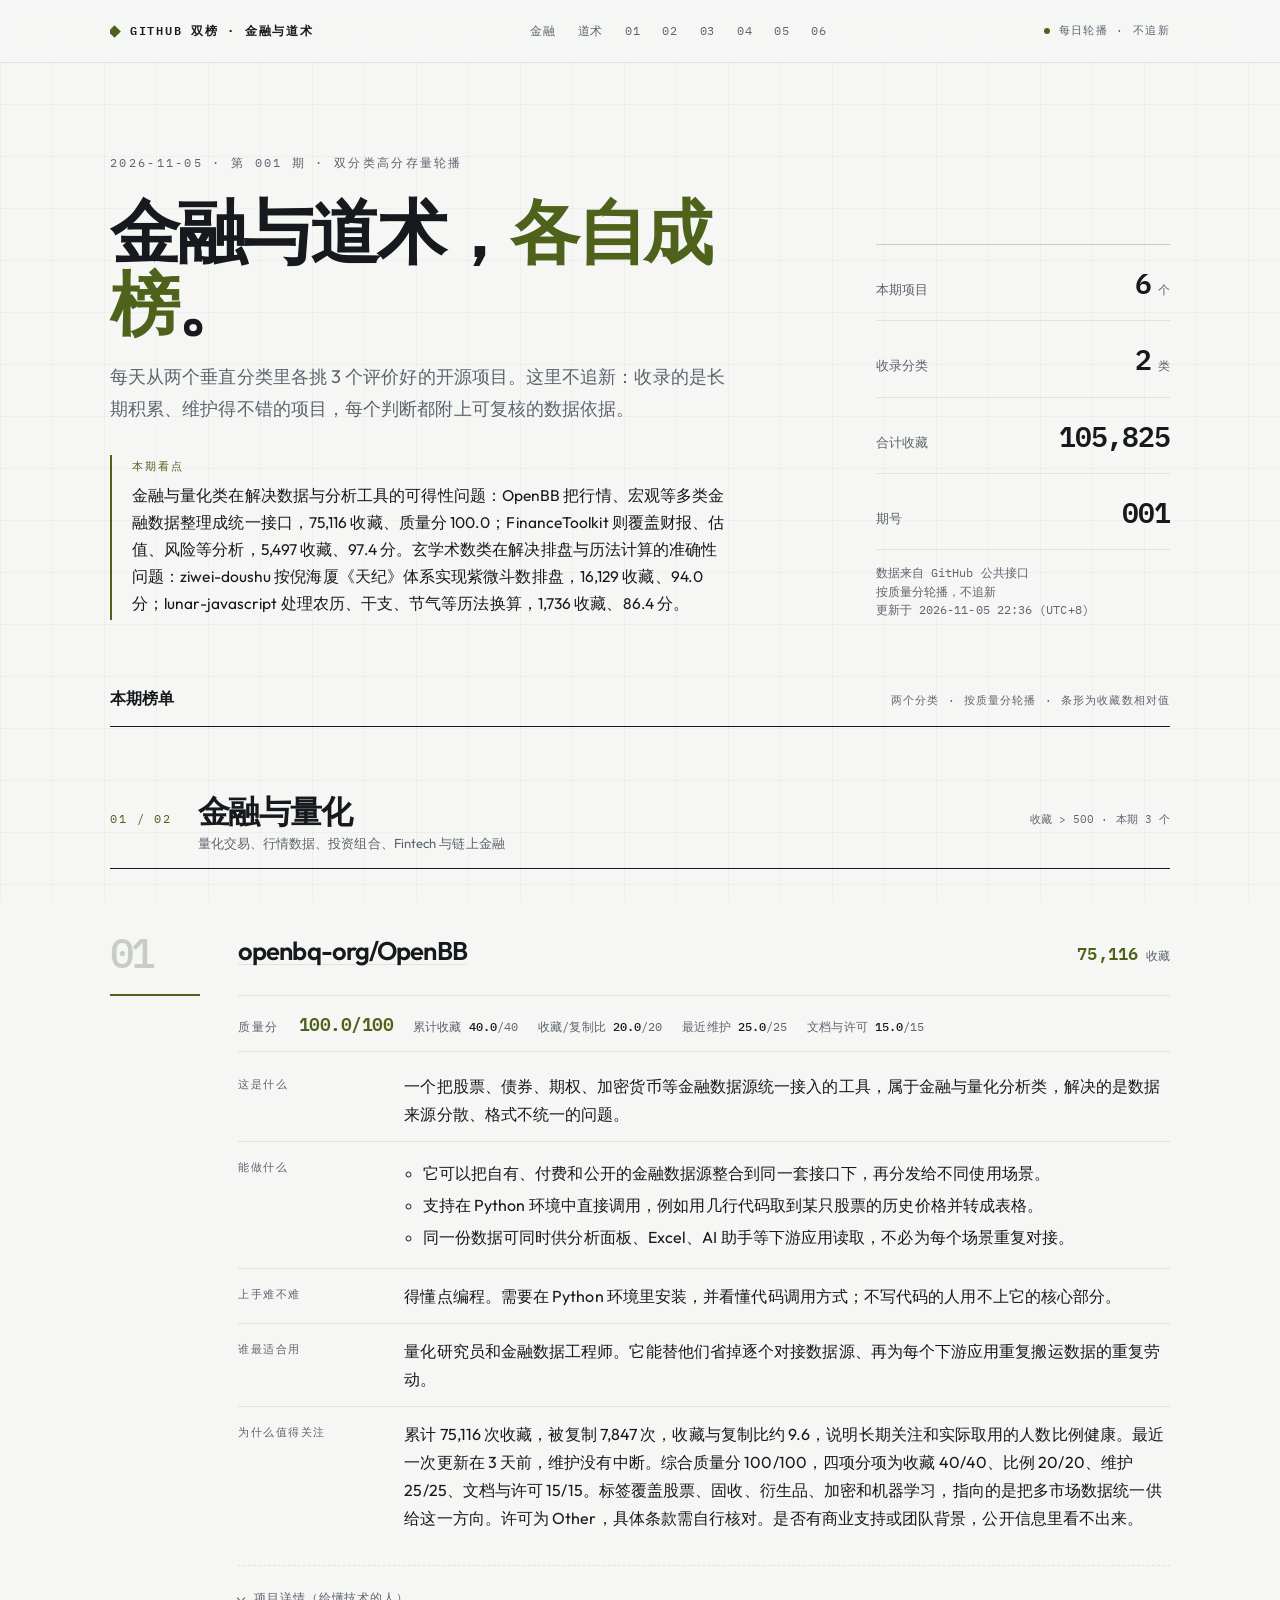
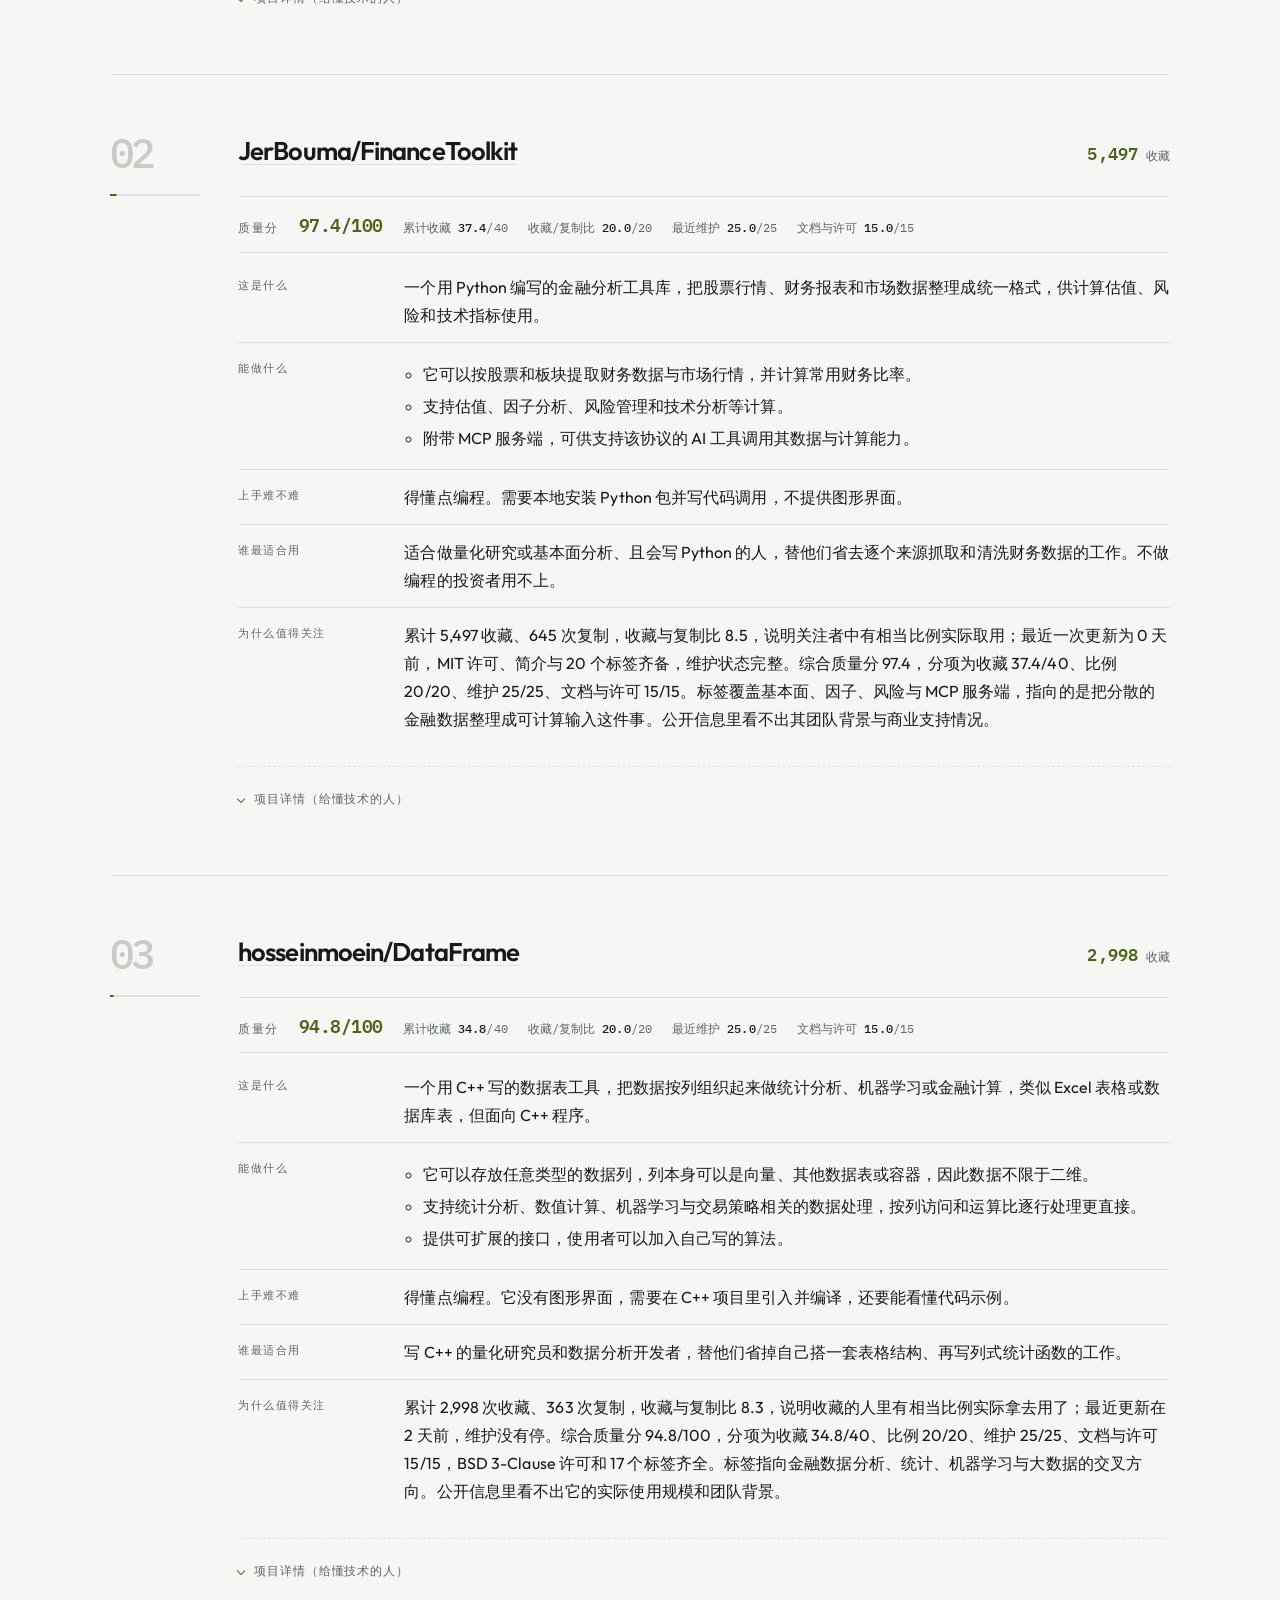
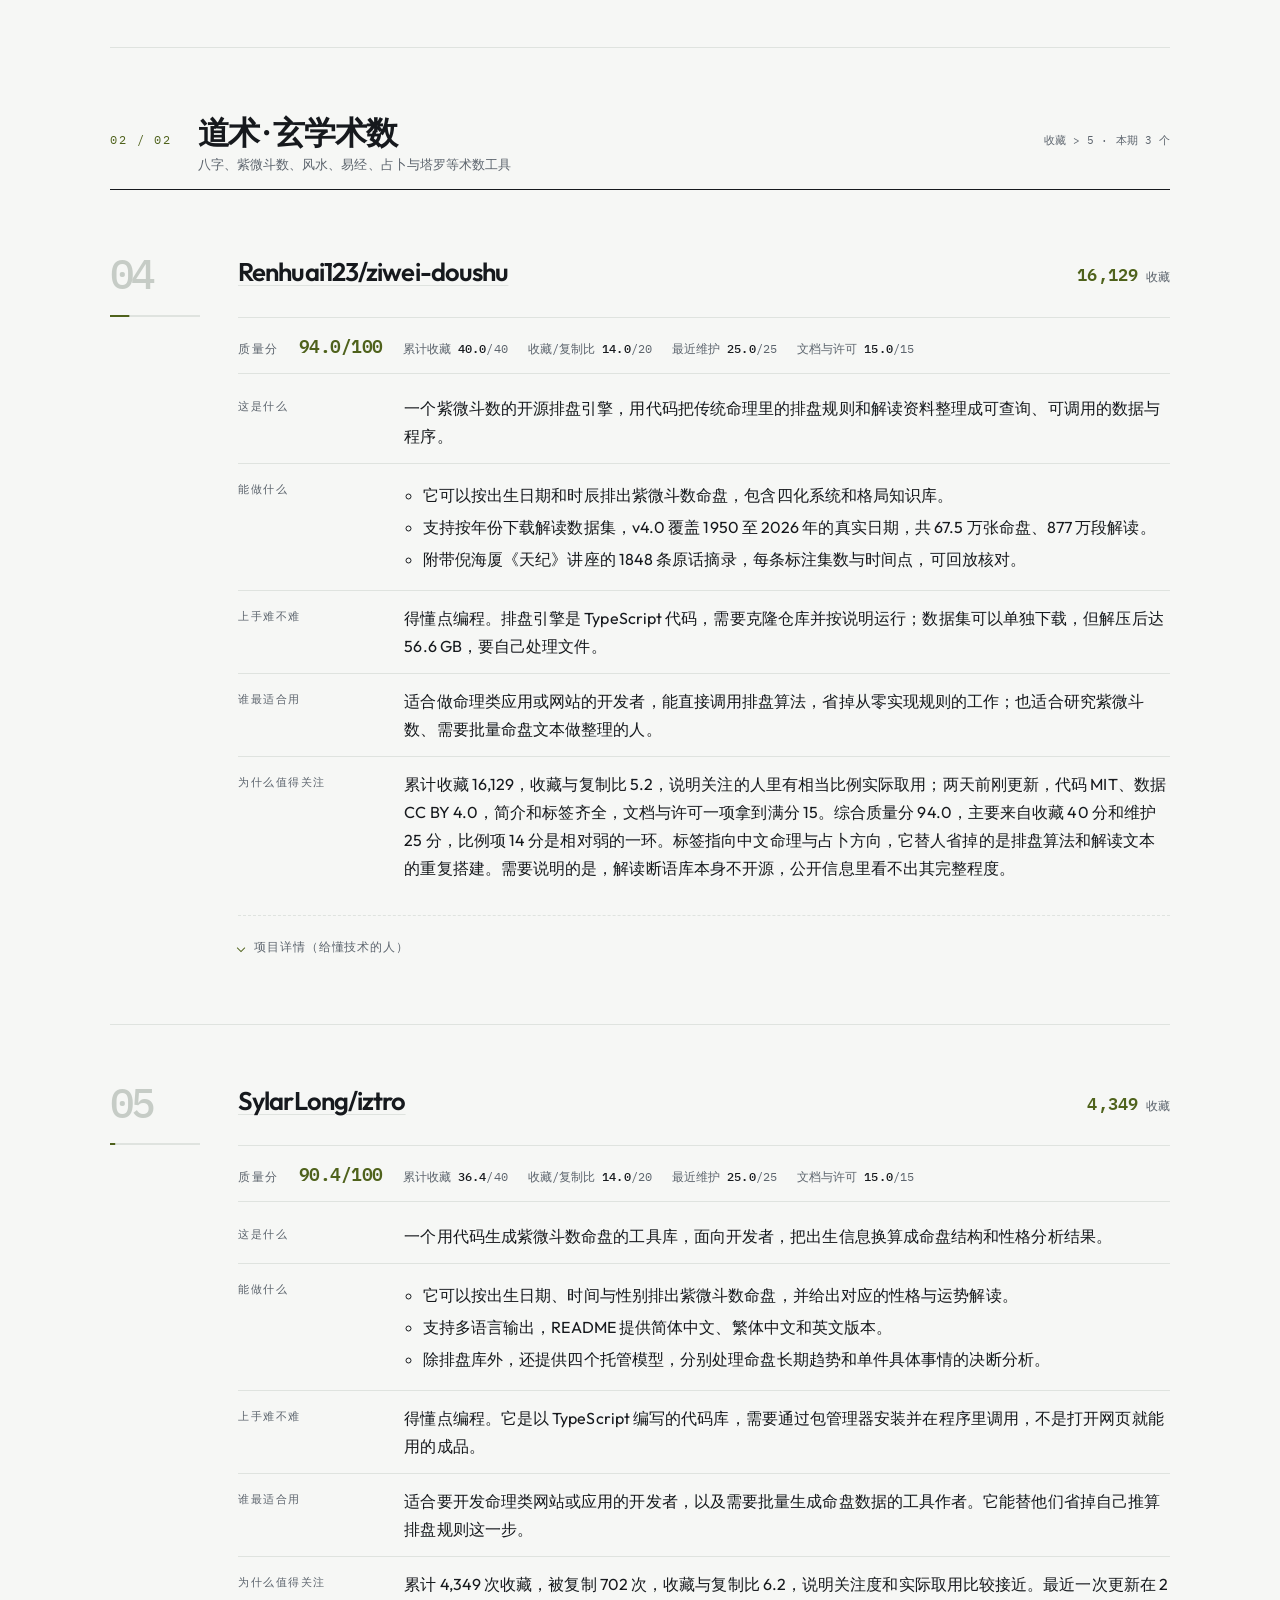
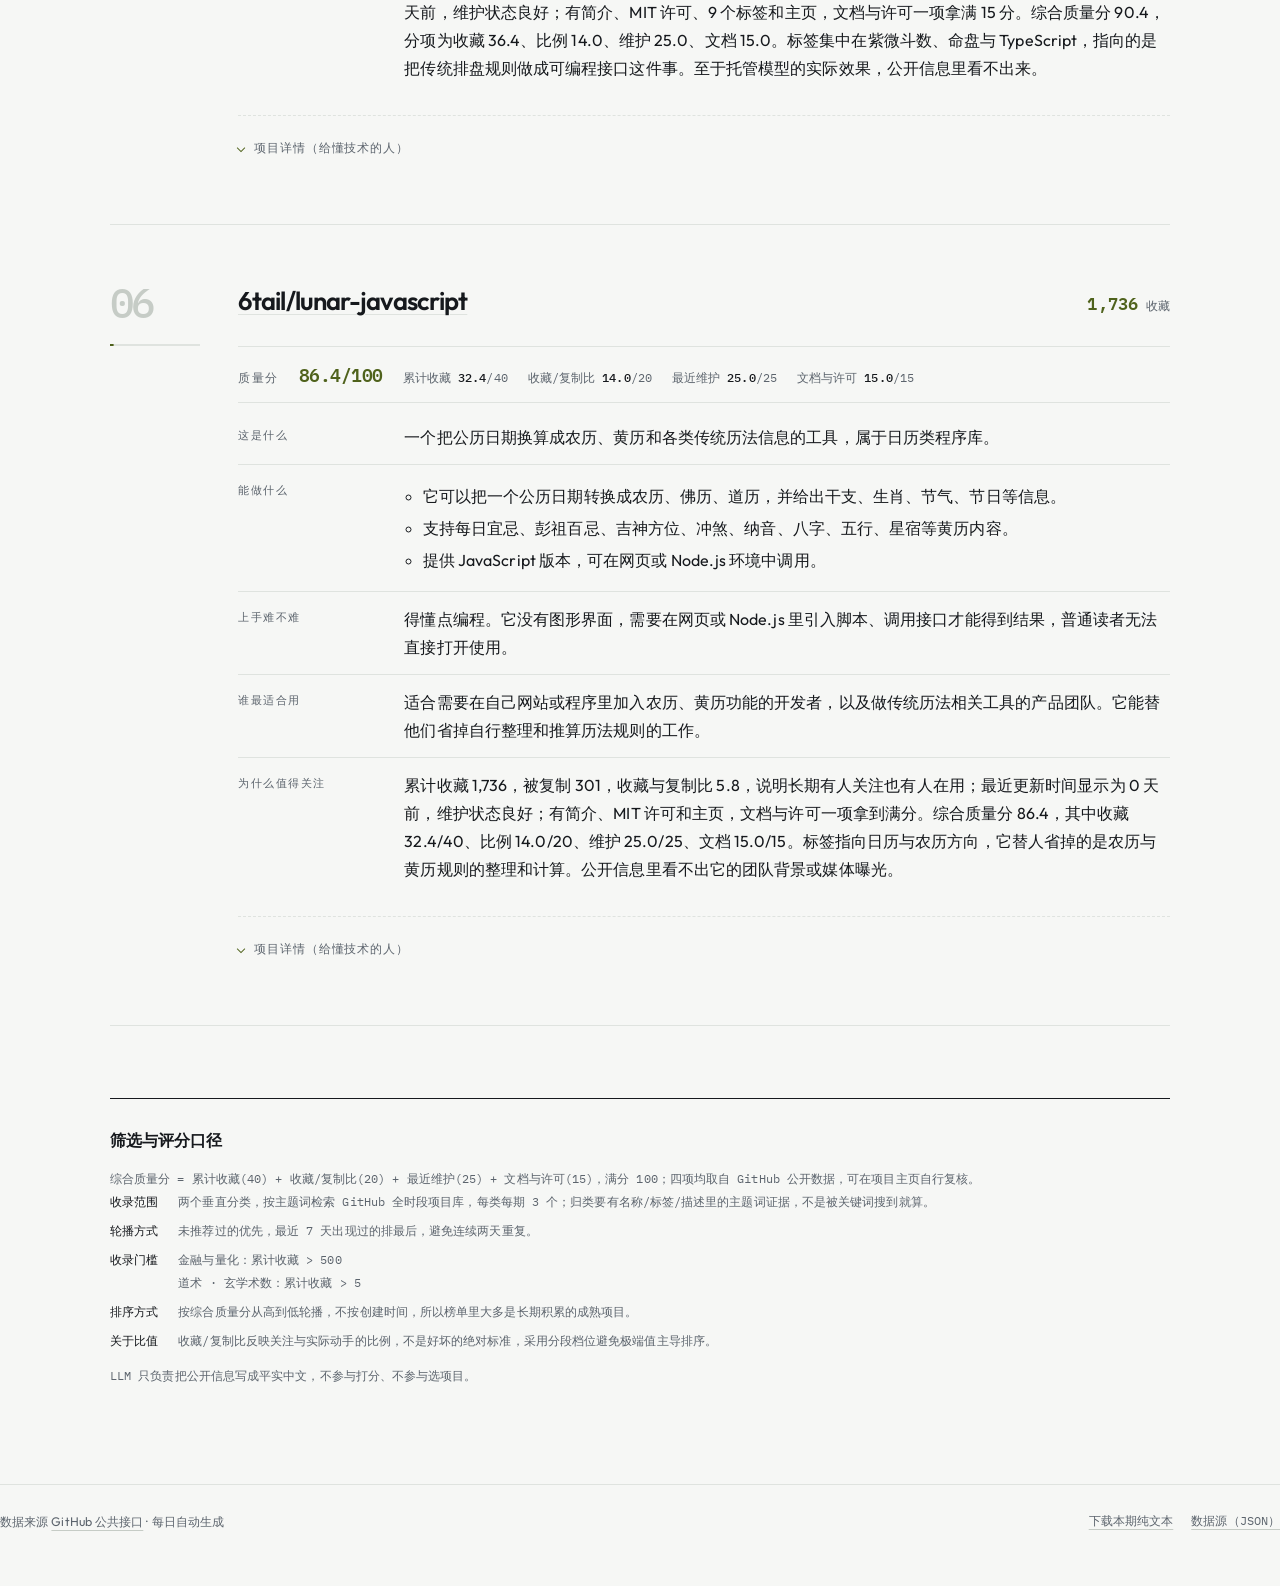
==== commit 5f910906: "chore: 每日双榜自动生成 2026-11-05" ====
--- a/docs/index.html
+++ b/docs/index.html
@@ -4,10 +4,10 @@
 <meta charset="utf-8">
 <meta name="viewport" content="width=device-width,initial-scale=1">
 <meta name="color-scheme" content="light dark">
-<title>GitHub 新晋热门速览 · 2026-11-05</title>
-<meta name="description" content="GitHub 新晋热门速览 · 2026-11-05 - 每天用大白话讲清楚 GitHub 上刚火起来的项目">
-<meta property="og:title" content="GitHub 新晋热门速览 · 2026-11-05">
-<meta property="og:description" content="每天用大白话讲清楚 GitHub 上刚火起来的项目">
+<title>GitHub 双榜 · 金融与道术 · 2026-11-05</title>
+<meta name="description" content="GitHub 双榜 · 金融与道术 · 2026-11-05 - 每天从金融与量化、道术玄学术数两个分类里，按透明质量分精选开源项目，用平实中文讲清楚">
+<meta property="og:title" content="GitHub 双榜 · 金融与道术 · 2026-11-05">
+<meta property="og:description" content="每天从金融与量化、道术玄学术数两个分类里，按透明质量分精选开源项目，用平实中文讲清楚">
 <meta property="og:url" content="https://dear202606-star.github.io/stars/index.html">
 <link rel="preconnect" href="https://fonts.googleapis.com">
 <link rel="preconnect" href="https://fonts.gstatic.com" crossorigin>
@@ -16,74 +16,52 @@
 </head>
 <body>
 <a class="skip" href="#main">跳到正文</a>
-<header class="topbar"><div class="shell topbar-inner"><a class="brand" href="index.html">GitHub 新晋热门速览</a><nav class="jump" aria-label="本期项目导航"><a href="#p1">01</a><a href="#p2">02</a><a href="#p3">03</a><a href="#p4">04</a><a href="#p5">05</a><a href="#p6">06</a><a href="#p7">07</a><a href="#p8">08</a><a href="#p9">09</a><a href="#p10">10</a></nav><span class="live"><i aria-hidden="true"></i>每日自动更新</span></div></header><main class="shell" id="main"><section class="hero"><div class="hero-main"><p class="eyebrow">2026-11-05 · 第 001 期 · 近 7 天新晋项目</p><h1>本周新晋热门 <em>Top 10</em></h1><p class="lede">每天一次，把 GitHub 上刚冒出来的项目讲清楚。不用懂技术，先看它解决什么问题、谁用得上、上手难不难。</p><div class="overview"><span class="overview-label">本期看点</span>本期榜单里，agent-autoloop（3,079 收藏）和 stack-diagram 都在给命令行 Agent 补同一块短板：前者让 Agent 在后台自己推进任务，只在拿不准时发卡片请人决定；后者把一句话描述的技术栈直接画成架构图。NOIR 则用 adb 扫描 Android 应用的权限与上报端点，并给出可回滚的处置。几个项目都在把原本要人工盯的流程交给工具，同时保留人工确认的环节。</div></div><aside class="stats" aria-label="本期数据"><div class="stat"><span class="stat-k">本期项目</span><span><span class="stat-v">10</span><span class="stat-u">个</span></span></div><div class="stat"><span class="stat-k">合计收藏</span><span><span class="stat-v">18,912</span></span></div><div class="stat"><span class="stat-k">观察窗口</span><span><span class="stat-v">7</span><span class="stat-u">天</span></span></div><div class="stat"><span class="stat-k">期号</span><span><span class="stat-v">001</span></span></div><p class="stat-note">数据来自 GitHub 公共接口<br>更新于 2026-11-05 21:49 (UTC+8)</p></aside></section><section aria-labelledby="ranking-title"><div class="rank-head"><h2 id="ranking-title">本期榜单</h2><span>按收藏数排序 · 条形为相对值</span></div><ol class="list"><li class="entry" id="p1" aria-labelledby="p1-title" style="--i:0;--pct:1.0000">
+<header class="topbar"><div class="shell topbar-inner"><a class="brand" href="index.html" title="GitHub 双榜 · 金融与道术">GitHub 双榜 · 金融与道术</a><nav class="jump" aria-label="本期分类与项目导航"><a class="cat-link" href="#cat-finance">金融</a><a class="cat-link" href="#cat-daoshu">道术</a><a class="num-link" href="#p1">01</a><a class="num-link" href="#p2">02</a><a class="num-link" href="#p3">03</a><a class="num-link" href="#p4">04</a><a class="num-link" href="#p5">05</a><a class="num-link" href="#p6">06</a></nav><span class="live"><i aria-hidden="true"></i>每日轮播 · 不追新</span></div></header><main class="shell" id="main"><section class="hero"><div class="hero-main"><p class="eyebrow">2026-11-05 · 第 001 期 · 双分类高分存量轮播</p><h1>金融与道术，<em>各自成榜</em>。</h1><p class="lede">每天从两个垂直分类里各挑 3 个评价好的开源项目。这里不追新：收录的是长期积累、维护得不错的项目，每个判断都附上可复核的数据依据。</p><div class="overview"><span class="overview-label">本期看点</span>金融与量化类在解决数据与分析工具的可得性问题：OpenBB 把行情、宏观等多类金融数据整理成统一接口，75,116 收藏、质量分 100.0；FinanceToolkit 则覆盖财报、估值、风险等分析，5,497 收藏、97.4 分。玄学术数类在解决排盘与历法计算的准确性问题：ziwei-doushu 按倪海厦《天纪》体系实现紫微斗数排盘，16,129 收藏、94.0 分；lunar-javascript 处理农历、干支、节气等历法换算，1,736 收藏、86.4 分。</div></div><aside class="stats" aria-label="本期数据"><div class="stat"><span class="stat-k">本期项目</span><span><span class="stat-v">6</span><span class="stat-u">个</span></span></div><div class="stat"><span class="stat-k">收录分类</span><span><span class="stat-v">2</span><span class="stat-u">类</span></span></div><div class="stat"><span class="stat-k">合计收藏</span><span><span class="stat-v">105,825</span></span></div><div class="stat"><span class="stat-k">期号</span><span><span class="stat-v">001</span></span></div><p class="stat-note">数据来自 GitHub 公共接口<br>按质量分轮播，不追新<br>更新于 2026-11-05 22:36 (UTC+8)</p></aside></section><div class="rank-head"><h2 id="ranking-title">本期榜单</h2><span>两个分类 · 按质量分轮播 · 条形为收藏数相对值</span></div><section class="cat" id="cat-finance" aria-labelledby="cat-finance-title"><div class="cat-head"><span class="cat-idx">01 / 02</span><div><h2 id="cat-finance-title">金融与量化</h2><p>量化交易、行情数据、投资组合、Fintech 与链上金融</p></div><span class="cat-meta">收藏 &gt; 500 · 本期 3 个</span></div><ol class="list"><li class="entry" id="p1" aria-labelledby="p1-title" style="--i:0;--pct:1.0000">
 <div class="entry-rail"><span class="num" aria-hidden="true">01</span><div class="bar" role="img" aria-label="收藏数相对本期最高项目：100%"><i></i></div></div>
 <div class="entry-body">
-<header class="entry-head"><h3 id="p1-title"><a href="https://github.com/KKKKhazix/agent-autoloop" target="_blank" rel="noopener" aria-label="在新窗口打开 GitHub 项目页：KKKKhazix/agent-autoloop">KKKKhazix/agent-autoloop</a></h3><div class="metric"><span class="metric-v">3,079</span><span class="metric-u">收藏</span></div></header>
-<div class="summary"><section class="section"><h4>这是什么</h4><p>一个让命令行 AI 编程助手在后台自动接任务、自己跑完的工具，属于任务调度类软件。</p></section><section class="section"><h4>能做什么</h4><ul><li>它可以按定时规则或外部事件（如新提交的 Issue）自动把任务交给 Claude Code、Codex 这类命令行 Agent 执行。</li><li>支持在遇到删除数据、花钱等需要确认的操作时，通过飞书、钉钉或桌面通知发卡片向你请示，等你回复期间不占进程、不消耗 Token。</li><li>支持用一份 JSON 规则文件配置“什么事、交给谁、在哪个目录干”，保存后几秒生效。</li></ul></section><section class="section"><h4>上手难不难</h4><p>要装点东西，跟着说明走就行。需要 macOS 或 Linux、Node 24、Git 和 curl，并用一条命令安装；Windows 版目前待定，作者称周末完成兼容性测试。</p></section><section class="section"><h4>谁最适合用</h4><p>适合已经在用命令行 AI 编程助手、希望把重复任务（如每日早报、Issue 处理）交给它自动跑的个人开发者。能替他们省掉守在终端前等结果的时间。</p></section><section class="section"><h4>为什么值得关注</h4><p>创建 2 天积累 3,079 收藏、581 次复制，标签集中在 ai-agents、automation、claude-code 方向。公开信息里看不出关注度集中的具体原因，但数据说明需求确实存在：此前这类 Agent 大多需要人守着终端，关掉窗口任务就断。</p></section></div>
+<header class="entry-head"><h3 id="p1-title"><a href="https://github.com/openbq-org/OpenBB" target="_blank" rel="noopener" aria-label="在新窗口打开 GitHub 项目页：openbq-org/OpenBB">openbq-org/OpenBB</a></h3><div class="metric"><span class="metric-v">75,116</span><span class="metric-u">收藏</span></div></header>
+<div class="score" aria-label="综合质量分与分项得分"><span class="score-label">质量分</span><span class="score-total">100.0/100</span><span class="score-item">累计收藏 <b>40.0</b>/40</span><span class="score-item">收藏/复制比 <b>20.0</b>/20</span><span class="score-item">最近维护 <b>25.0</b>/25</span><span class="score-item">文档与许可 <b>15.0</b>/15</span></div>
+<div class="summary"><section class="section"><h4>这是什么</h4><p>一个把股票、债券、期权、加密货币等金融数据源统一接入的工具，属于金融与量化分析类，解决的是数据来源分散、格式不统一的问题。</p></section><section class="section"><h4>能做什么</h4><ul><li>它可以把自有、付费和公开的金融数据源整合到同一套接口下，再分发给不同使用场景。</li><li>支持在 Python 环境中直接调用，例如用几行代码取到某只股票的历史价格并转成表格。</li><li>同一份数据可同时供分析面板、Excel、AI 助手等下游应用读取，不必为每个场景重复对接。</li></ul></section><section class="section"><h4>上手难不难</h4><p>得懂点编程。需要在 Python 环境里安装，并看懂代码调用方式；不写代码的人用不上它的核心部分。</p></section><section class="section"><h4>谁最适合用</h4><p>量化研究员和金融数据工程师。它能替他们省掉逐个对接数据源、再为每个下游应用重复搬运数据的重复劳动。</p></section><section class="section"><h4>为什么值得关注</h4><p>累计 75,116 次收藏，被复制 7,847 次，收藏与复制比约 9.6，说明长期关注和实际取用的人数比例健康。最近一次更新在 3 天前，维护没有中断。综合质量分 100/100，四项分项为收藏 40/40、比例 20/20、维护 25/25、文档与许可 15/15。标签覆盖股票、固收、衍生品、加密和机器学习，指向的是把多市场数据统一供给这一方向。许可为 Other，具体条款需自行核对。是否有商业支持或团队背景，公开信息里看不出来。</p></section></div>
 <details class="tech"><summary>项目详情（给懂技术的人）</summary>
-<ul class="facts"><li><a href="https://github.com/KKKKhazix/agent-autoloop" target="_blank" rel="noopener">在新窗口打开项目页</a></li><li>主语言：TypeScript ｜ 被复制 581 次 ｜ 使用许可：MIT License</li><li>项目标签：ai-agents, automation, claude-code, cli, codex, event-driven, mcp, nodejs, self-hosted, typescript, workflow</li><li>仓库地址（可复制）：https://github.com/KKKKhazix/agent-autoloop</li></ul></details>
-</div></li><li class="entry" id="p2" aria-labelledby="p2-title" style="--i:1;--pct:0.7688">
-<div class="entry-rail"><span class="num" aria-hidden="true">02</span><div class="bar" role="img" aria-label="收藏数相对本期最高项目：77%"><i></i></div></div>
+<ul class="facts"><li><a href="https://github.com/openbq-org/OpenBB" target="_blank" rel="noopener">在新窗口打开项目页</a></li><li>主语言：Python ｜ 被复制 7,847 次 ｜ 使用许可：Other</li><li>项目标签：ai, crypto, derivatives, economics, equity, finance, fixed-income, machine-learning, openbb, options, python, quantitative-finance, stocks</li><li>评分依据：累计 75,116 收藏（40.0/40）；收藏/复制比 9.6，关注与使用比例健康（20.0/20）；3 天前更新（25.0/25）；有简介、Other 许可、13 个标签、有主页（15.0/15）</li><li>仓库地址（可复制）：https://github.com/openbq-org/OpenBB</li></ul></details>
+</div></li><li class="entry" id="p2" aria-labelledby="p2-title" style="--i:1;--pct:0.0732">
+<div class="entry-rail"><span class="num" aria-hidden="true">02</span><div class="bar" role="img" aria-label="收藏数相对本期最高项目：7%"><i></i></div></div>
 <div class="entry-body">
-<header class="entry-head"><h3 id="p2-title"><a href="https://github.com/Verlintas/NOIR" target="_blank" rel="noopener" aria-label="在新窗口打开 GitHub 项目页：Verlintas/NOIR">Verlintas/NOIR</a></h3><div class="metric"><span class="metric-v">2,367</span><span class="metric-u">收藏</span></div></header>
-<div class="summary"><section class="section"><h4>这是什么</h4><p>一个在电脑上运行的 Android 隐私审计工具，通过数据线读取手机里各应用的权限和网络上报地址，整理成一份可复查的报告。</p></section><section class="section"><h4>能做什么</h4><ul><li>它可以列出同时拥有网络权限和敏感权限的应用，并说明每个应用拿到了哪些数据。</li><li>支持从应用的安装包里提取网址，按厂商和用途分类，再与权限配对，判断哪类数据可能发往哪里。</li><li>它会给出处置建议并附回滚命令，区分可自动执行、需人工确认和不宜改动的操作。</li></ul></section><section class="section"><h4>上手难不难</h4><p>要装点东西，跟着说明走就行。需要电脑装有 adb（电脑与安卓设备通信的命令行工具），首次运行会检查环境并询问是否自动下载，全程只需回答两三次是或否。</p></section><section class="section"><h4>谁最适合用</h4><p>适合关心自己手机数据去向的普通用户，以及做应用安全自查的开发者。它能替他们省掉逐个翻应用权限、再猜数据流向的手工活。</p></section><section class="section"><h4>为什么值得关注</h4><p>创建 4 天积累 2,367 收藏、213 次复制，标签集中在隐私审计、去预装和静态分析方向。公开信息里看不出关注度集中的具体原因，但短时间内这个量说明需求确实存在。</p></section></div>
+<header class="entry-head"><h3 id="p2-title"><a href="https://github.com/JerBouma/FinanceToolkit" target="_blank" rel="noopener" aria-label="在新窗口打开 GitHub 项目页：JerBouma/FinanceToolkit">JerBouma/FinanceToolkit</a></h3><div class="metric"><span class="metric-v">5,497</span><span class="metric-u">收藏</span></div></header>
+<div class="score" aria-label="综合质量分与分项得分"><span class="score-label">质量分</span><span class="score-total">97.4/100</span><span class="score-item">累计收藏 <b>37.4</b>/40</span><span class="score-item">收藏/复制比 <b>20.0</b>/20</span><span class="score-item">最近维护 <b>25.0</b>/25</span><span class="score-item">文档与许可 <b>15.0</b>/15</span></div>
+<div class="summary"><section class="section"><h4>这是什么</h4><p>一个用 Python 编写的金融分析工具库，把股票行情、财务报表和市场数据整理成统一格式，供计算估值、风险和技术指标使用。</p></section><section class="section"><h4>能做什么</h4><ul><li>它可以按股票和板块提取财务数据与市场行情，并计算常用财务比率。</li><li>支持估值、因子分析、风险管理和技术分析等计算。</li><li>附带 MCP 服务端，可供支持该协议的 AI 工具调用其数据与计算能力。</li></ul></section><section class="section"><h4>上手难不难</h4><p>得懂点编程。需要本地安装 Python 包并写代码调用，不提供图形界面。</p></section><section class="section"><h4>谁最适合用</h4><p>适合做量化研究或基本面分析、且会写 Python 的人，替他们省去逐个来源抓取和清洗财务数据的工作。不做编程的投资者用不上。</p></section><section class="section"><h4>为什么值得关注</h4><p>累计 5,497 收藏、645 次复制，收藏与复制比 8.5，说明关注者中有相当比例实际取用；最近一次更新为 0 天前，MIT 许可、简介与 20 个标签齐备，维护状态完整。综合质量分 97.4，分项为收藏 37.4/40、比例 20/20、维护 25/25、文档与许可 15/15。标签覆盖基本面、因子、风险与 MCP 服务端，指向的是把分散的金融数据整理成可计算输入这件事。公开信息里看不出其团队背景与商业支持情况。</p></section></div>
 <details class="tech"><summary>项目详情（给懂技术的人）</summary>
-<ul class="facts"><li><a href="https://github.com/Verlintas/NOIR" target="_blank" rel="noopener">在新窗口打开项目页</a></li><li>主语言：Kotlin ｜ 被复制 213 次 ｜ 使用许可：MIT License</li><li>项目标签：adb, android, android-privacy, android-security, android-tools, apk-analysis, bloatware, cli, cross-platform, debloat, jadx, kotlin, kotlin-multiplatform, privacy, privacy-tools, security-audit, static-analysis, telemetry, terminal-ui, tui</li><li>仓库地址（可复制）：https://github.com/Verlintas/NOIR</li></ul></details>
-</div></li><li class="entry" id="p3" aria-labelledby="p3-title" style="--i:2;--pct:0.6707">
-<div class="entry-rail"><span class="num" aria-hidden="true">03</span><div class="bar" role="img" aria-label="收藏数相对本期最高项目：67%"><i></i></div></div>
+<ul class="facts"><li><a href="https://github.com/JerBouma/FinanceToolkit" target="_blank" rel="noopener">在新窗口打开项目页</a></li><li>主语言：Python ｜ 被复制 645 次 ｜ 使用许可：MIT License</li><li>项目标签：algorithmic-trading, equities, factor-analysis, finance, financial-analysis, financial-data, financial-statements, fundamental-analysis, fundamentals, market-data, mcp-server, performance-analysis, python, quantitative-analysis, quantitative-finance, risk-management, sector-analysis, stock-data, technical-analysis, valuation</li><li>评分依据：累计 5,497 收藏（37.4/40）；收藏/复制比 8.5，关注与使用比例健康（20.0/20）；0 天前更新（25.0/25）；有简介、MIT License 许可、20 个标签、有主页（15.0/15）</li><li>仓库地址（可复制）：https://github.com/JerBouma/FinanceToolkit</li></ul></details>
+</div></li><li class="entry" id="p3" aria-labelledby="p3-title" style="--i:2;--pct:0.0400">
+<div class="entry-rail"><span class="num" aria-hidden="true">03</span><div class="bar" role="img" aria-label="收藏数相对本期最高项目：4%"><i></i></div></div>
 <div class="entry-body">
-<header class="entry-head"><h3 id="p3-title"><a href="https://github.com/elvarofficial/teardown" target="_blank" rel="noopener" aria-label="在新窗口打开 GitHub 项目页：elvarofficial/teardown">elvarofficial/teardown</a></h3><div class="metric"><span class="metric-v">2,065</span><span class="metric-u">收藏</span></div></header>
-<div class="summary"><section class="section"><h4>这是什么</h4><p>一个让 Claude Code 把任意机械结构生成可拆解 3D 模拟页面的技能插件，属于 AI 编程助手的能力扩展。</p></section><section class="section"><h4>能做什么</h4><ul><li>它可以用自然语言描述一台机器，生成一个离线 HTML 页面，中间是运转的 3D 模型，周围面板显示实时数值。</li><li>支持点击拆开正在工作的部件，无人操作时页面会自动巡览。</li><li>可以把模拟过程录成 60 帧每秒的视频，并配上程序生成的音效。</li></ul></section><section class="section"><h4>上手难不难</h4><p>得懂点编程。需要 Node.js 20 以上，安装后还要执行 npm 安装依赖和 Playwright 浏览器，录视频另需 ffmpeg。</p></section><section class="section"><h4>谁最适合用</h4><p>适合做科普内容或教学演示的人，以及需要向非技术受众解释机械原理的工程师，能替他们省掉手工建模和做动画的时间。</p></section><section class="section"><h4>为什么值得关注</h4><p>6 天内积累 2,065 收藏、321 次复制，关注度集中。它把「讲清一台机器怎么运作」从建模工作变成了写一句话，公开信息里看不出具体原因，但数据说明这个方向确实有人需要。</p></section></div>
+<header class="entry-head"><h3 id="p3-title"><a href="https://github.com/hosseinmoein/DataFrame" target="_blank" rel="noopener" aria-label="在新窗口打开 GitHub 项目页：hosseinmoein/DataFrame">hosseinmoein/DataFrame</a></h3><div class="metric"><span class="metric-v">2,998</span><span class="metric-u">收藏</span></div></header>
+<div class="score" aria-label="综合质量分与分项得分"><span class="score-label">质量分</span><span class="score-total">94.8/100</span><span class="score-item">累计收藏 <b>34.8</b>/40</span><span class="score-item">收藏/复制比 <b>20.0</b>/20</span><span class="score-item">最近维护 <b>25.0</b>/25</span><span class="score-item">文档与许可 <b>15.0</b>/15</span></div>
+<div class="summary"><section class="section"><h4>这是什么</h4><p>一个用 C++ 写的数据表工具，把数据按列组织起来做统计分析、机器学习或金融计算，类似 Excel 表格或数据库表，但面向 C++ 程序。</p></section><section class="section"><h4>能做什么</h4><ul><li>它可以存放任意类型的数据列，列本身可以是向量、其他数据表或容器，因此数据不限于二维。</li><li>支持统计分析、数值计算、机器学习与交易策略相关的数据处理，按列访问和运算比逐行处理更直接。</li><li>提供可扩展的接口，使用者可以加入自己写的算法。</li></ul></section><section class="section"><h4>上手难不难</h4><p>得懂点编程。它没有图形界面，需要在 C++ 项目里引入并编译，还要能看懂代码示例。</p></section><section class="section"><h4>谁最适合用</h4><p>写 C++ 的量化研究员和数据分析开发者，替他们省掉自己搭一套表格结构、再写列式统计函数的工作。</p></section><section class="section"><h4>为什么值得关注</h4><p>累计 2,998 次收藏、363 次复制，收藏与复制比 8.3，说明收藏的人里有相当比例实际拿去用了；最近更新在 2 天前，维护没有停。综合质量分 94.8/100，分项为收藏 34.8/40、比例 20/20、维护 25/25、文档与许可 15/15，BSD 3-Clause 许可和 17 个标签齐全。标签指向金融数据分析、统计、机器学习与大数据的交叉方向。公开信息里看不出它的实际使用规模和团队背景。</p></section></div>
 <details class="tech"><summary>项目详情（给懂技术的人）</summary>
-<ul class="facts"><li><a href="https://github.com/elvarofficial/teardown" target="_blank" rel="noopener">在新窗口打开项目页</a></li><li>主语言：JavaScript ｜ 被复制 321 次 ｜ 使用许可：MIT License</li><li>项目标签：无</li><li>仓库地址（可复制）：https://github.com/elvarofficial/teardown</li></ul></details>
-</div></li><li class="entry" id="p4" aria-labelledby="p4-title" style="--i:3;--pct:0.5937">
-<div class="entry-rail"><span class="num" aria-hidden="true">04</span><div class="bar" role="img" aria-label="收藏数相对本期最高项目：59%"><i></i></div></div>
+<ul class="facts"><li><a href="https://github.com/hosseinmoein/DataFrame" target="_blank" rel="noopener">在新窗口打开项目页</a></li><li>主语言：C++ ｜ 被复制 363 次 ｜ 使用许可：BSD 3-Clause &quot;New&quot; or &quot;Revised&quot; License</li><li>项目标签：ai, cpp, data-analysis, data-science, dataframe, financial-data-analysis, financial-engineering, large-data, machine-learning, multidimensional-data, numerical-analysis, statistical, statistical-analysis, tensor, tensorboard, trading-algorithms, trading-strategies</li><li>评分依据：累计 2,998 收藏（34.8/40）；收藏/复制比 8.3，关注与使用比例健康（20.0/20）；2 天前更新（25.0/25）；有简介、BSD 3-Clause &quot;New&quot; or &quot;Revised&quot; License 许可、17 个标签、有主页（15.0/15）</li><li>仓库地址（可复制）：https://github.com/hosseinmoein/DataFrame</li></ul></details>
+</div></li></ol></section><section class="cat" id="cat-daoshu" aria-labelledby="cat-daoshu-title"><div class="cat-head"><span class="cat-idx">02 / 02</span><div><h2 id="cat-daoshu-title">道术 · 玄学术数</h2><p>八字、紫微斗数、风水、易经、占卜与塔罗等术数工具</p></div><span class="cat-meta">收藏 &gt; 5 · 本期 3 个</span></div><ol class="list"><li class="entry" id="p4" aria-labelledby="p4-title" style="--i:3;--pct:0.2147">
+<div class="entry-rail"><span class="num" aria-hidden="true">04</span><div class="bar" role="img" aria-label="收藏数相对本期最高项目：21%"><i></i></div></div>
 <div class="entry-body">
-<header class="entry-head"><h3 id="p4-title"><a href="https://github.com/caru-ini/stack-diagram" target="_blank" rel="noopener" aria-label="在新窗口打开 GitHub 项目页：caru-ini/stack-diagram">caru-ini/stack-diagram</a></h3><div class="metric"><span class="metric-v">1,828</span><span class="metric-u">收藏</span></div></header>
-<div class="summary"><section class="section"><h4>这是什么</h4><p>一个给 AI 编程助手用的技能包，让助手根据一句技术栈描述生成带官方图标的架构图。</p></section><section class="section"><h4>能做什么</h4><ul><li>它可以把你口述的技术栈（如 Next.js、Neon、Clerk、Stripe）转成一张架构图，节点用各产品的官方图标。</li><li>支持画开发工具链和 AI 应用，不只限于云服务架构。</li><li>兼容 Claude Code、Codex、Cursor 等支持技能机制的助手。</li></ul></section><section class="section"><h4>上手难不难</h4><p>要装点东西，跟着说明走就行。需要通过命令行安装技能，或在 Claude 应用里上传发布包，之后在对话中调用。</p></section><section class="section"><h4>谁最适合用</h4><p>适合需要向同事或客户解释系统结构的开发者，以及写技术文档的人。它能替他们省掉手动排版绘图的时间。</p></section><section class="section"><h4>为什么值得关注</h4><p>创建 4 天积累 1,828 收藏、86 次复制，标签集中在 agent-skills 和架构图方向，说明关注度确实集中。公开信息里看不出具体原因，但短时间内的高收藏表明这类「让助手直接出图」的需求正在被集中尝试。</p></section></div>
+<header class="entry-head"><h3 id="p4-title"><a href="https://github.com/Renhuai123/ziwei-doushu" target="_blank" rel="noopener" aria-label="在新窗口打开 GitHub 项目页：Renhuai123/ziwei-doushu">Renhuai123/ziwei-doushu</a></h3><div class="metric"><span class="metric-v">16,129</span><span class="metric-u">收藏</span></div></header>
+<div class="score" aria-label="综合质量分与分项得分"><span class="score-label">质量分</span><span class="score-total">94.0/100</span><span class="score-item">累计收藏 <b>40.0</b>/40</span><span class="score-item">收藏/复制比 <b>14.0</b>/20</span><span class="score-item">最近维护 <b>25.0</b>/25</span><span class="score-item">文档与许可 <b>15.0</b>/15</span></div>
+<div class="summary"><section class="section"><h4>这是什么</h4><p>一个紫微斗数的开源排盘引擎，用代码把传统命理里的排盘规则和解读资料整理成可查询、可调用的数据与程序。</p></section><section class="section"><h4>能做什么</h4><ul><li>它可以按出生日期和时辰排出紫微斗数命盘，包含四化系统和格局知识库。</li><li>支持按年份下载解读数据集，v4.0 覆盖 1950 至 2026 年的真实日期，共 67.5 万张命盘、877 万段解读。</li><li>附带倪海厦《天纪》讲座的 1848 条原话摘录，每条标注集数与时间点，可回放核对。</li></ul></section><section class="section"><h4>上手难不难</h4><p>得懂点编程。排盘引擎是 TypeScript 代码，需要克隆仓库并按说明运行；数据集可以单独下载，但解压后达 56.6 GB，要自己处理文件。</p></section><section class="section"><h4>谁最适合用</h4><p>适合做命理类应用或网站的开发者，能直接调用排盘算法，省掉从零实现规则的工作；也适合研究紫微斗数、需要批量命盘文本做整理的人。</p></section><section class="section"><h4>为什么值得关注</h4><p>累计收藏 16,129，收藏与复制比 5.2，说明关注的人里有相当比例实际取用；两天前刚更新，代码 MIT、数据 CC BY 4.0，简介和标签齐全，文档与许可一项拿到满分 15。综合质量分 94.0，主要来自收藏 40 分和维护 25 分，比例项 14 分是相对弱的一环。标签指向中文命理与占卜方向，它替人省掉的是排盘算法和解读文本的重复搭建。需要说明的是，解读断语库本身不开源，公开信息里看不出其完整程度。</p></section></div>
 <details class="tech"><summary>项目详情（给懂技术的人）</summary>
-<ul class="facts"><li><a href="https://github.com/caru-ini/stack-diagram" target="_blank" rel="noopener">在新窗口打开项目页</a></li><li>主语言：TypeScript ｜ 被复制 86 次 ｜ 使用许可：MIT License</li><li>项目标签：agent-skills, architecture-diagram, claude-code, claude-skills, codex, diagram, system-architecture, tech-stack</li><li>仓库地址（可复制）：https://github.com/caru-ini/stack-diagram</li></ul></details>
-</div></li><li class="entry" id="p5" aria-labelledby="p5-title" style="--i:4;--pct:0.5859">
-<div class="entry-rail"><span class="num" aria-hidden="true">05</span><div class="bar" role="img" aria-label="收藏数相对本期最高项目：59%"><i></i></div></div>
+<ul class="facts"><li><a href="https://github.com/Renhuai123/ziwei-doushu" target="_blank" rel="noopener">在新窗口打开项目页</a></li><li>主语言：TypeScript ｜ 被复制 3,127 次 ｜ 使用许可：MIT License</li><li>项目标签：bazi, chinese-astrology, divination, fortune-telling, nextjs, open-source, purple-star-astrology, typescript, zi-wei-dou-shu, ziwei-doushu</li><li>评分依据：累计 16,129 收藏（40.0/40）；收藏/复制比 5.2，关注与使用接近（14.0/20）；2 天前更新（25.0/25）；有简介、MIT License 许可、10 个标签、有主页（15.0/15）</li><li>仓库地址（可复制）：https://github.com/Renhuai123/ziwei-doushu</li></ul></details>
+</div></li><li class="entry" id="p5" aria-labelledby="p5-title" style="--i:4;--pct:0.0579">
+<div class="entry-rail"><span class="num" aria-hidden="true">05</span><div class="bar" role="img" aria-label="收藏数相对本期最高项目：6%"><i></i></div></div>
 <div class="entry-body">
-<header class="entry-head"><h3 id="p5-title"><a href="https://github.com/govijr/terminal-mac" target="_blank" rel="noopener" aria-label="在新窗口打开 GitHub 项目页：govijr/terminal-mac">govijr/terminal-mac</a></h3><div class="metric"><span class="metric-v">1,804</span><span class="metric-u">收藏</span></div></header>
-<div class="summary"><section class="section"><h4>这是什么</h4><p>一个在终端窗口里显示并操作一台虚拟 Mac 桌面的工具，属于面向自动化程序的“电脑操作”环境。</p></section><section class="section"><h4>能做什么</h4><p>它可以在 Apple 芯片 Mac 上启动一台独立的虚拟 macOS，拥有自己的应用、文件和账号，不碰你本机的鼠标和剪贴板。</p><p>它支持在 Kitty、iTerm2 等终端里直接显示这台虚拟 Mac 的屏幕，并转发点击、拖拽、滚动等输入。</p><p>它向自动化程序提供截图和点击等接口，让程序在这台虚拟机上完成操作。</p></section><section class="section"><h4>上手难不难</h4><p>要装点东西，跟着说明走就行。需要 Apple 芯片 Mac 和 macOS 14 以上，首次运行要联网从苹果下载系统镜像，并占用约 64 GiB 虚拟磁盘；普通用户不需要开发工具。</p></section><section class="section"><h4>谁最适合用</h4><p>适合需要让自动化程序操作图形界面、又不想影响自己电脑的人，省掉另备一台机器或手动隔离环境的麻烦。</p></section><section class="section"><h4>为什么值得关注</h4><p>发布 2 天获得 1,804 收藏、110 次复制，标签集中在终端界面与 macOS。公开信息里看不出热度集中的具体原因，但短期数据说明关注确实集中。项目自述仍为早期候选版本，安装包未做苹果公证。</p></section></div>
+<header class="entry-head"><h3 id="p5-title"><a href="https://github.com/SylarLong/iztro" target="_blank" rel="noopener" aria-label="在新窗口打开 GitHub 项目页：SylarLong/iztro">SylarLong/iztro</a></h3><div class="metric"><span class="metric-v">4,349</span><span class="metric-u">收藏</span></div></header>
+<div class="score" aria-label="综合质量分与分项得分"><span class="score-label">质量分</span><span class="score-total">90.4/100</span><span class="score-item">累计收藏 <b>36.4</b>/40</span><span class="score-item">收藏/复制比 <b>14.0</b>/20</span><span class="score-item">最近维护 <b>25.0</b>/25</span><span class="score-item">文档与许可 <b>15.0</b>/15</span></div>
+<div class="summary"><section class="section"><h4>这是什么</h4><p>一个用代码生成紫微斗数命盘的工具库，面向开发者，把出生信息换算成命盘结构和性格分析结果。</p></section><section class="section"><h4>能做什么</h4><ul><li>它可以按出生日期、时间与性别排出紫微斗数命盘，并给出对应的性格与运势解读。</li><li>支持多语言输出，README 提供简体中文、繁体中文和英文版本。</li><li>除排盘库外，还提供四个托管模型，分别处理命盘长期趋势和单件具体事情的决断分析。</li></ul></section><section class="section"><h4>上手难不难</h4><p>得懂点编程。它是以 TypeScript 编写的代码库，需要通过包管理器安装并在程序里调用，不是打开网页就能用的成品。</p></section><section class="section"><h4>谁最适合用</h4><p>适合要开发命理类网站或应用的开发者，以及需要批量生成命盘数据的工具作者。它能替他们省掉自己推算排盘规则这一步。</p></section><section class="section"><h4>为什么值得关注</h4><p>累计 4,349 次收藏，被复制 702 次，收藏与复制比 6.2，说明关注度和实际取用比较接近。最近一次更新在 2 天前，维护状态良好；有简介、MIT 许可、9 个标签和主页，文档与许可一项拿满 15 分。综合质量分 90.4，分项为收藏 36.4、比例 14.0、维护 25.0、文档 15.0。标签集中在紫微斗数、命盘与 TypeScript，指向的是把传统排盘规则做成可编程接口这件事。至于托管模型的实际效果，公开信息里看不出来。</p></section></div>
 <details class="tech"><summary>项目详情（给懂技术的人）</summary>
-<ul class="facts"><li><a href="https://github.com/govijr/terminal-mac" target="_blank" rel="noopener">在新窗口打开项目页</a></li><li>主语言：Swift ｜ 被复制 110 次 ｜ 使用许可：MIT License</li><li>项目标签：cli, gui, macos, shell, swift, terminal, tui</li><li>仓库地址（可复制）：https://github.com/govijr/terminal-mac</li></ul></details>
-</div></li><li class="entry" id="p6" aria-labelledby="p6-title" style="--i:5;--pct:0.5534">
-<div class="entry-rail"><span class="num" aria-hidden="true">06</span><div class="bar" role="img" aria-label="收藏数相对本期最高项目：55%"><i></i></div></div>
+<ul class="facts"><li><a href="https://github.com/SylarLong/iztro" target="_blank" rel="noopener">在新窗口打开项目页</a></li><li>主语言：TypeScript ｜ 被复制 702 次 ｜ 使用许可：MIT License</li><li>项目标签：astrolabe, astrology, chinese-astrology, horoscope, iztro, natal-chart, typescript, ziwei, ziweidoushu</li><li>评分依据：累计 4,349 收藏（36.4/40）；收藏/复制比 6.2，关注与使用接近（14.0/20）；2 天前更新（25.0/25）；有简介、MIT License 许可、9 个标签、有主页（15.0/15）</li><li>仓库地址（可复制）：https://github.com/SylarLong/iztro</li></ul></details>
+</div></li><li class="entry" id="p6" aria-labelledby="p6-title" style="--i:5;--pct:0.0400">
+<div class="entry-rail"><span class="num" aria-hidden="true">06</span><div class="bar" role="img" aria-label="收藏数相对本期最高项目：4%"><i></i></div></div>
 <div class="entry-body">
-<header class="entry-head"><h3 id="p6-title"><a href="https://github.com/worldonlyu/Google_AI_Pro_2Year_ZeroCost_Auto" target="_blank" rel="noopener" aria-label="在新窗口打开 GitHub 项目页：worldonlyu/Google_AI_Pro_2Year_ZeroCost_Auto">worldonlyu/Google_AI_Pro_2Year_ZeroCost_Auto</a></h3><div class="metric"><span class="metric-v">1,704</span><span class="metric-u">收藏</span></div></header>
-<div class="summary"><section class="section"><h4>这是什么</h4><p>一个用来自动化申请 Google AI Pro 两年免费订阅的脚本工具，通过浏览器自动完成绑卡和订阅流程。</p></section><section class="section"><h4>能做什么</h4><ul><li>它可以自动登录 Google 账号，处理辅助邮箱和两步验证。</li><li>支持批量导入账号，逐个执行绑卡、领取免费订阅、取消自动续订。</li><li>它会在结账页面确认金额为 0 美元时才点击订阅，并截图留证。</li></ul></section><section class="section"><h4>上手难不难</h4><p>要装点东西，跟着说明走就行。需要 Windows 系统、Chrome 浏览器和 Python 3.10 以上，还要自备外币信用卡和美区网络代理。</p></section><section class="section"><h4>谁最适合用</h4><p>适合手里有多个 Google 账号、想批量领取免费订阅的人。它能替他们省掉逐个手动登录、绑卡、点订阅的重复操作。</p></section><section class="section"><h4>为什么值得关注</h4><p>创建当天就积累 1,704 收藏、798 次复制，关注度集中。但公开信息里看不出具体原因。需要说明的是，这个项目要求填入真实银行卡信息，且未标注使用许可，README 里还附带了卡网和博客链接，使用前应自行判断风险。</p></section></div>
+<header class="entry-head"><h3 id="p6-title"><a href="https://github.com/6tail/lunar-javascript" target="_blank" rel="noopener" aria-label="在新窗口打开 GitHub 项目页：6tail/lunar-javascript">6tail/lunar-javascript</a></h3><div class="metric"><span class="metric-v">1,736</span><span class="metric-u">收藏</span></div></header>
+<div class="score" aria-label="综合质量分与分项得分"><span class="score-label">质量分</span><span class="score-total">86.4/100</span><span class="score-item">累计收藏 <b>32.4</b>/40</span><span class="score-item">收藏/复制比 <b>14.0</b>/20</span><span class="score-item">最近维护 <b>25.0</b>/25</span><span class="score-item">文档与许可 <b>15.0</b>/15</span></div>
+<div class="summary"><section class="section"><h4>这是什么</h4><p>一个把公历日期换算成农历、黄历和各类传统历法信息的工具，属于日历类程序库。</p></section><section class="section"><h4>能做什么</h4><ul><li>它可以把一个公历日期转换成农历、佛历、道历，并给出干支、生肖、节气、节日等信息。</li><li>支持每日宜忌、彭祖百忌、吉神方位、冲煞、纳音、八字、五行、星宿等黄历内容。</li><li>提供 JavaScript 版本，可在网页或 Node.js 环境中调用。</li></ul></section><section class="section"><h4>上手难不难</h4><p>得懂点编程。它没有图形界面，需要在网页或 Node.js 里引入脚本、调用接口才能得到结果，普通读者无法直接打开使用。</p></section><section class="section"><h4>谁最适合用</h4><p>适合需要在自己网站或程序里加入农历、黄历功能的开发者，以及做传统历法相关工具的产品团队。它能替他们省掉自行整理和推算历法规则的工作。</p></section><section class="section"><h4>为什么值得关注</h4><p>累计收藏 1,736，被复制 301，收藏与复制比 5.8，说明长期有人关注也有人在用；最近更新时间显示为 0 天前，维护状态良好；有简介、MIT 许可和主页，文档与许可一项拿到满分。综合质量分 86.4，其中收藏 32.4/40、比例 14.0/20、维护 25.0/25、文档 15.0/15。标签指向日历与农历方向，它替人省掉的是农历与黄历规则的整理和计算。公开信息里看不出它的团队背景或媒体曝光。</p></section></div>
 <details class="tech"><summary>项目详情（给懂技术的人）</summary>
-<ul class="facts"><li><a href="https://github.com/worldonlyu/Google_AI_Pro_2Year_ZeroCost_Auto" target="_blank" rel="noopener">在新窗口打开项目页</a></li><li>主语言：Python ｜ 被复制 798 次 ｜ 使用许可：未标注</li><li>项目标签：无</li><li>仓库地址（可复制）：https://github.com/worldonlyu/Google_AI_Pro_2Year_ZeroCost_Auto</li></ul></details>
-</div></li><li class="entry" id="p7" aria-labelledby="p7-title" style="--i:6;--pct:0.5326">
-<div class="entry-rail"><span class="num" aria-hidden="true">07</span><div class="bar" role="img" aria-label="收藏数相对本期最高项目：53%"><i></i></div></div>
-<div class="entry-body">
-<header class="entry-head"><h3 id="p7-title"><a href="https://github.com/mromidev/claude-animated-shorts" target="_blank" rel="noopener" aria-label="在新窗口打开 GitHub 项目页：mromidev/claude-animated-shorts">mromidev/claude-animated-shorts</a></h3><div class="metric"><span class="metric-v">1,640</span><span class="metric-u">收藏</span></div></header>
-<div class="summary"><section class="section"><h4>这是什么</h4><p>一个给 Claude 用的技能包，用来在自己电脑上生成竖屏动画短片：2D 角色放在 3D 场景里，靠代码渲染，不用 AI 视频生成器。</p></section><section class="section"><h4>能做什么</h4><ul><li>它可以按固定流程产出 55 到 70 秒的竖屏动画故事，包含描边、模糊、运镜和配乐音效。</li><li>支持把成片渲染到 2K，并附带一套音频合成与混音模板。</li><li>它提供 38 张参考画面和 20 组对照图，用来比对你的画面与目标风格。</li></ul></section><section class="section"><h4>上手难不难</h4><p>得懂点编程。需要本地安装 Remotion、Node、Python 3 和 ffmpeg，把文件夹放进 Claude 的技能目录，还要注意临时目录会复制约 1.3 GB 素材。</p></section><section class="section"><h4>谁最适合用</h4><p>适合会写代码、想做动画短片但不想用 AI 视频工具的内容创作者，能省掉搭 3D 场景和调渲染流程的时间。</p></section><section class="section"><h4>为什么值得关注</h4><p>4 天内积累 1,640 收藏、368 次复制，对一个需要本地环境和编程基础的项目来说，关注度集中得明显。公开信息里看不出具体原因，但参考素材和完整流程文档是它区别于普通模板的地方。</p></section></div>
-<details class="tech"><summary>项目详情（给懂技术的人）</summary>
-<ul class="facts"><li><a href="https://github.com/mromidev/claude-animated-shorts" target="_blank" rel="noopener">在新窗口打开项目页</a></li><li>主语言：TypeScript ｜ 被复制 368 次 ｜ 使用许可：MIT License</li><li>项目标签：无</li><li>仓库地址（可复制）：https://github.com/mromidev/claude-animated-shorts</li></ul></details>
-</div></li><li class="entry" id="p8" aria-labelledby="p8-title" style="--i:7;--pct:0.4930">
-<div class="entry-rail"><span class="num" aria-hidden="true">08</span><div class="bar" role="img" aria-label="收藏数相对本期最高项目：49%"><i></i></div></div>
-<div class="entry-body">
-<header class="entry-head"><h3 id="p8-title"><a href="https://github.com/Arjun-Ingole/hop" target="_blank" rel="noopener" aria-label="在新窗口打开 GitHub 项目页：Arjun-Ingole/hop">Arjun-Ingole/hop</a></h3><div class="metric"><span class="metric-v">1,518</span><span class="metric-u">收藏</span></div></header>
-<div class="summary"><section class="section"><h4>这是什么</h4><p>一个在 Windows 电脑上直接安装 Linux 的图形工具，省去制作 U 盘启动盘这一步。</p></section><section class="section"><h4>能做什么</h4><ul><li>它可以从官方服务器下载系统镜像并校验，也支持使用你已有的镜像文件。</li><li>它会在改动磁盘前先检查电脑状态，检查不通过就不动硬盘。</li><li>它能把 Windows 因文件占用而无法释放的空间清理出来，事后恢复原有设置。</li><li>它支持在安装完成后撤销操作，把空间还给原来的分区。</li></ul></section><section class="section"><h4>上手难不难</h4><p>要装点东西，跟着说明走就行。它是一个 Windows 应用，需要下载运行，安装过程要在界面里选系统、拖拽分配空间，并按提示在 Linux 安装器中做选择。</p></section><section class="section"><h4>谁最适合用</h4><p>想在现有 Windows 电脑上试用 Linux、但手头没有 U 盘或不想折腾启动盘的人。它能替他们省掉制作启动介质和手动分区这两步。</p></section><section class="section"><h4>为什么值得关注</h4><p>公开信息里看不出具体原因，但 5 天内积累 1,518 收藏、53 次复制，说明关注度确实集中。它针对的是一个此前麻烦的环节：装 Linux 通常要先找 U 盘、写镜像、手动调整分区。项目采用 MIT 许可，支持 Ubuntu、Fedora、Arch 等多个发行版，部分系统需要关闭 Secure Boot。</p></section></div>
-<details class="tech"><summary>项目详情（给懂技术的人）</summary>
-<ul class="facts"><li><a href="https://github.com/Arjun-Ingole/hop" target="_blank" rel="noopener">在新窗口打开项目页</a></li><li>主语言：PowerShell ｜ 被复制 53 次 ｜ 使用许可：MIT License</li><li>项目标签：无</li><li>仓库地址（可复制）：https://github.com/Arjun-Ingole/hop</li></ul></details>
-</div></li><li class="entry" id="p9" aria-labelledby="p9-title" style="--i:8;--pct:0.4781">
-<div class="entry-rail"><span class="num" aria-hidden="true">09</span><div class="bar" role="img" aria-label="收藏数相对本期最高项目：48%"><i></i></div></div>
-<div class="entry-body">
-<header class="entry-head"><h3 id="p9-title"><a href="https://github.com/zortos293/Lichii" target="_blank" rel="noopener" aria-label="在新窗口打开 GitHub 项目页：zortos293/Lichii">zortos293/Lichii</a></h3><div class="metric"><span class="metric-v">1,472</span><span class="metric-u">收藏</span></div></header>
-<div class="summary"><section class="section"><h4>这是什么</h4><p>一个实验性的任天堂 Switch 和 Switch 2 模拟器，用 C++ 编写，让电脑运行 Switch 游戏。</p></section><section class="section"><h4>能做什么</h4><ul><li>它可以在 Windows 等桌面系统上运行 Switch 游戏，程序名为 lichii.exe。</li><li>支持沿用 Eden、Eglantine 等前身项目的存档、设置和着色器缓存，不会自动搬移或删除。</li><li>代码基于 yuzu、Sudachi 等已有模拟器分叉而来，继续修补游戏兼容性和渲染问题。</li></ul></section><section class="section"><h4>上手难不难</h4><p>得懂点编程。需要自行下载发布包、准备合法获得的游戏与系统文件，遇到问题还要按格式提交日志和配置信息。</p></section><section class="section"><h4>谁最适合用</h4><p>适合熟悉模拟器、愿意测试早期版本并反馈问题的玩家；它能替他们提前接触 Switch 2 模拟的进展。普通用户不适合，兼容性和稳定性都没有保证。</p></section><section class="section"><h4>为什么值得关注</h4><p>创建 4 天就积累 1,472 收藏、196 次复制，关注度集中。Switch 2 模拟本身是敏感且困难的方向，公开信息里看不出具体原因，但短期数据说明这类尝试确实受关注。项目自称「非常实验性」，README 明确不保证帧率，崩溃和渲染错误仍可能出现。</p></section></div>
-<details class="tech"><summary>项目详情（给懂技术的人）</summary>
-<ul class="facts"><li><a href="https://github.com/zortos293/Lichii" target="_blank" rel="noopener">在新窗口打开项目页</a></li><li>主语言：C++ ｜ 被复制 196 次 ｜ 使用许可：GNU General Public License v3.0</li><li>项目标签：无</li><li>仓库地址（可复制）：https://github.com/zortos293/Lichii</li></ul></details>
-</div></li><li class="entry" id="p10" aria-labelledby="p10-title" style="--i:9;--pct:0.4661">
-<div class="entry-rail"><span class="num" aria-hidden="true">10</span><div class="bar" role="img" aria-label="收藏数相对本期最高项目：47%"><i></i></div></div>
-<div class="entry-body">
-<header class="entry-head"><h3 id="p10-title"><a href="https://github.com/kevinraymond/florilegium" target="_blank" rel="noopener" aria-label="在新窗口打开 GitHub 项目页：kevinraymond/florilegium">kevinraymond/florilegium</a></h3><div class="metric"><span class="metric-v">1,435</span><span class="metric-u">收藏</span></div></header>
-<div class="summary"><section class="section"><h4>这是什么</h4><p>一个给 LaTeX 排版文档自动生成页边花卉装饰的宏包，花纹由代码实时计算绘制，不依赖任何图片素材。</p></section><section class="section"><h4>能做什么</h4><ul><li>它可以在页面空白处生成代尔夫特蓝风格的花草边饰，每页图案由随机种子决定，同一份代码能长出不同花园。</li><li>支持把花饰放在章节标题旁，并按版面剩余空间自动排布。</li><li>所有曲线在生成 PDF 时直接算出并写入文件，不需要插入外部图片或路径。</li></ul></section><section class="section"><h4>上手难不难</h4><p>得懂点编程。需要会用 LuaLaTeX 编译文档，手动放入宏包文件或上传到 Overleaf 并切换编译器，还要写少量 LaTeX 命令。</p></section><section class="section"><h4>谁最适合用</h4><p>适合用 LaTeX 排版书籍、诗集或讲义，又想让页面带装饰的人。它能替他们省掉逐页找图、调边距、担心图片分辨率的工作。</p></section><section class="section"><h4>为什么值得关注</h4><p>创建 6 天获得 1,435 收藏，被复制 40 次，标签集中在生成艺术、排版和 Lua。它回应了 LaTeX 社区里“怎么做出这类花饰”的实际提问，把装饰从贴图变成可复现的生成过程。公开信息里看不出收藏集中在具体哪个渠道，但 6 天内的收藏量说明关注确实集中。</p></section></div>
-<details class="tech"><summary>项目详情（给懂技术的人）</summary>
-<ul class="facts"><li><a href="https://github.com/kevinraymond/florilegium" target="_blank" rel="noopener">在新窗口打开项目页</a></li><li>主语言：TeX ｜ 被复制 40 次 ｜ 使用许可：MIT License</li><li>项目标签：generative-art, latex, latex-package, lua, lualatex, postscript, procedural-generation, svg, typography</li><li>仓库地址（可复制）：https://github.com/kevinraymond/florilegium</li></ul></details>
-</div></li></ol></section><nav class="pager" aria-label="相邻期导航"><span></span></nav></main><footer><div>数据来源 <a href="https://github.com/trending" target="_blank" rel="noopener">GitHub</a> · 每日自动生成</div><div class="tools"><a href="posts/2026-11-05.md">下载本期纯文本</a><a href="feed.json">数据源（JSON）</a></div></footer></body></html>+<ul class="facts"><li><a href="https://github.com/6tail/lunar-javascript" target="_blank" rel="noopener">在新窗口打开项目页</a></li><li>主语言：JavaScript ｜ 被复制 301 次 ｜ 使用许可：MIT License</li><li>项目标签：calendar, javascript, lunar</li><li>评分依据：累计 1,736 收藏（32.4/40）；收藏/复制比 5.8，关注与使用接近（14.0/20）；0 天前更新（25.0/25）；有简介、MIT License 许可、3 个标签、有主页（15.0/15）</li><li>仓库地址（可复制）：https://github.com/6tail/lunar-javascript</li></ul></details>
+</div></li></ol></section><aside class="method" aria-labelledby="method-title"><h2 id="method-title">筛选与评分口径</h2><p>综合质量分 = 累计收藏(40) + 收藏/复制比(20) + 最近维护(25) + 文档与许可(15)，满分 100；四项均取自 GitHub 公开数据，可在项目主页自行复核。</p><dl><dt>收录范围</dt><dd>两个垂直分类，按主题词检索 GitHub 全时段项目库，每类每期 3 个；归类要有名称/标签/描述里的主题词证据，不是被关键词搜到就算。</dd><dt>轮播方式</dt><dd>未推荐过的优先，最近 7 天出现过的排最后，避免连续两天重复。</dd><dt>收录门槛</dt><dd>金融与量化：累计收藏 &gt; 500<br>道术 · 玄学术数：累计收藏 &gt; 5</dd><dt>排序方式</dt><dd>按综合质量分从高到低轮播，不按创建时间，所以榜单里大多是长期积累的成熟项目。</dd><dt>关于比值</dt><dd>收藏/复制比反映关注与实际动手的比例，不是好坏的绝对标准，采用分段档位避免极端值主导排序。</dd></dl><p>LLM 只负责把公开信息写成平实中文，不参与打分、不参与选项目。</p></aside><nav class="pager" aria-label="相邻期导航"><span></span></nav></main><footer><div>数据来源 <a href="https://github.com/search?type=repositories" target="_blank" rel="noopener">GitHub 公共接口</a> · 每日自动生成</div><div class="tools"><a href="posts/2026-11-05.md">下载本期纯文本</a><a href="feed.json">数据源（JSON）</a></div></footer></body></html>
--- a/docs/style.css
+++ b/docs/style.css
@@ -33,22 +33,27 @@
  padding:12px 18px;z-index:60;border:1px solid var(--line-2)}
 .skip:focus{left:16px;top:16px}
 .mono,.num,.metric,.stat-v,.eyebrow,.tag,.jump,.live,.facts,.archive,.tools,
-.rank-head span,.stat-note,.pager{font-family:var(--font-m);font-variant-numeric:tabular-nums}
+.rank-head span,.stat-note,.pager,.score,.cat-idx,.cat-meta,.method,
+.score-total,.method dt{font-family:var(--font-m);font-variant-numeric:tabular-nums}
 
 /* 顶栏：细线 + 期数锚点 + 状态点 */
 .topbar{position:sticky;top:0;z-index:20;border-bottom:1px solid var(--line);
  background:color-mix(in srgb,var(--bg) 90%,transparent);backdrop-filter:blur(14px)}
-.topbar-inner{display:grid;grid-template-columns:auto 1fr auto;gap:24px;
+.topbar-inner{display:grid;
+ grid-template-columns:minmax(0,auto) minmax(0,1fr) auto;gap:24px;
  align-items:center;min-height:62px}
-.brand{display:flex;align-items:center;gap:11px;font-family:var(--font-m);
- font-size:.78rem;letter-spacing:.14em;text-transform:uppercase;
- text-decoration:none;font-weight:600}
+.brand{display:flex;align-items:center;gap:11px;min-width:0;
+ font-family:var(--font-m);font-size:.78rem;letter-spacing:.14em;
+ text-transform:uppercase;text-decoration:none;font-weight:600;
+ white-space:nowrap;overflow:hidden;text-overflow:ellipsis}
 .brand::before{content:"";width:9px;height:9px;background:var(--accent);
- transform:rotate(45deg);display:block}
+ transform:rotate(45deg);display:block;flex-shrink:0}
 .jump{display:flex;gap:clamp(8px,1.4vw,18px);justify-content:center;
- font-size:.72rem;letter-spacing:.06em;overflow-x:auto;scrollbar-width:none}
+ font-size:.72rem;letter-spacing:.06em;overflow-x:auto;scrollbar-width:none;
+ min-width:0;flex-wrap:nowrap}
 .jump::-webkit-scrollbar{display:none}
-.jump a{color:var(--muted);text-decoration:none;padding:8px 2px}
+.jump a{color:var(--muted);text-decoration:none;padding:8px 2px;
+ display:inline-flex;align-items:center;min-height:44px;flex-shrink:0}
 .jump a:hover,.jump a[aria-current="true"]{color:var(--accent)}
 .live{font-size:.7rem;letter-spacing:.12em;color:var(--muted);white-space:nowrap}
 .live i{display:inline-block;width:6px;height:6px;border-radius:50%;
@@ -77,6 +82,39 @@
 .stat-v{font-size:clamp(1.35rem,2.2vw,1.8rem);font-weight:600;letter-spacing:-.04em}
 .stat-u{font-size:.76rem;color:var(--muted);margin-left:7px}
 .stat-note{font-size:.72rem;color:var(--muted);margin:14px 0 0;line-height:1.6}
+
+/* 双分类分栏：每类一条粗线标题，栏内沿用细线榜单 */
+.cat{margin:clamp(36px,5vw,66px) 0 0;scroll-margin-top:84px}
+.cat-head{display:grid;grid-template-columns:auto minmax(0,1fr) auto;
+ gap:clamp(12px,2vw,28px);align-items:baseline;
+ border-bottom:1px solid var(--ink);padding-bottom:14px}
+.cat-idx{font-size:.72rem;letter-spacing:.16em;color:var(--accent);white-space:nowrap}
+.cat-head h2{font-size:clamp(1.35rem,2.6vw,2rem);font-weight:600;
+ letter-spacing:-.035em;margin:0;line-height:1.3;overflow-wrap:anywhere}
+.cat-head p{margin:0;font-size:.82rem;line-height:1.6;color:var(--muted);
+ overflow-wrap:anywhere}
+.cat-meta{font-size:.7rem;color:var(--muted);white-space:nowrap}
+.cat .list{margin-top:6px}
+
+/* 质量分：四项分项常驻，依据可在「项目详情」里展开复核 */
+.score{display:flex;flex-wrap:wrap;align-items:baseline;gap:8px 20px;
+ margin:0 0 20px;padding:12px 0;border-top:1px solid var(--line);
+ border-bottom:1px solid var(--line);font-size:.74rem;color:var(--muted);
+ min-width:0;overflow-wrap:anywhere}
+.score-label{letter-spacing:.14em;text-transform:uppercase}
+.score-total{font-size:1.1rem;font-weight:600;color:var(--accent);
+ letter-spacing:-.03em}
+.score-item b{color:var(--ink);font-weight:500}
+.score-full{flex-basis:100%;font-size:.72rem;line-height:1.7;color:var(--muted)}
+.method{margin:clamp(38px,6vw,72px) 0 0;padding:26px 0 0;
+ border-top:1px solid var(--ink);font-size:.78rem;line-height:1.85;color:var(--muted)}
+.method h2{font-family:var(--font-d);font-size:1.02rem;font-weight:600;
+ margin:0 0 12px;color:var(--ink)}
+.method dl{margin:0;display:grid;grid-template-columns:auto minmax(0,1fr);
+ gap:6px 20px}
+.method dt{color:var(--ink);white-space:nowrap}
+.method dd{margin:0;min-width:0;overflow-wrap:anywhere}
+.method p{margin:12px 0 0}
 
 /* 榜单：细线分隔，条目带相对收藏数条形 */
 .rank-head{display:flex;justify-content:space-between;align-items:baseline;
@@ -159,19 +197,48 @@
 @keyframes grow{from{transform:scaleX(0)}to{transform:scaleX(var(--pct,1))}}
 @keyframes pulse{0%,100%{opacity:1;transform:scale(1)}50%{opacity:.3;transform:scale(.65)}}
 
+/* 平板：Hero 转单列；保留分类导航，隐藏纯数字锚点避免顶栏拥挤 */
 @media(max-width:880px){
  .hero{grid-template-columns:1fr;gap:34px;align-items:start}
- .jump{display:none}
- .topbar-inner{grid-template-columns:auto 1fr}
-}
+ .topbar-inner{gap:12px}
+ .jump{justify-content:flex-end;gap:12px}
+ .jump .num-link{display:none}
+ .cat-head{grid-template-columns:auto minmax(0,1fr);gap:8px 16px}
+ .cat-meta{grid-column:2;white-space:normal}
+ .cat{scroll-margin-top:74px}
+}
+/* 手机：全部多列结构折叠为单列，触摸目标保持 44px */
 @media(max-width:640px){
+ .topbar-inner{grid-template-columns:minmax(0,1fr) auto;gap:10px}
+ .brand{font-size:.7rem;letter-spacing:.08em}
+ .live{display:none}
+ .jump{gap:10px;font-size:.7rem}
  .entry{grid-template-columns:1fr;gap:14px}
  .entry-rail{flex-direction:row;align-items:center;gap:16px;padding-top:0}
  .bar{flex:1}
+ .entry-head{gap:8px}
  .section{grid-template-columns:1fr;gap:5px;padding:12px 0}
  .section h4{padding-top:0}
+ .score{gap:6px 12px;font-size:.7rem}
+ .score-total{font-size:1rem}
+ .cat-head{grid-template-columns:1fr;gap:6px}
+ .cat-meta{grid-column:1;white-space:normal}
+ .cat{scroll-margin-top:72px}
+ .method dl{grid-template-columns:1fr;gap:2px}
+ .method dt{margin-top:8px;white-space:normal}
+ .pager a{flex:1 1 100%;justify-content:center}
+ .tools{flex-wrap:wrap}
+ .tools a{display:inline-flex;align-items:center;min-height:44px}
+ footer{flex-direction:column;gap:10px}
  h1{font-size:clamp(2rem,9vw,2.7rem)}
  .overview{font-size:.93rem}
+}
+/* 超窄屏：品牌名截断，分类导航仍可横向滚动 */
+@media(max-width:380px){
+ .topbar-inner{gap:6px}
+ .brand{font-size:.66rem;letter-spacing:.04em}
+ .jump{gap:8px}
+ .shell{padding:0 16px}
 }
 @media(prefers-reduced-motion:reduce){
  *,*::before,*::after{animation:none!important;transition:none!important;
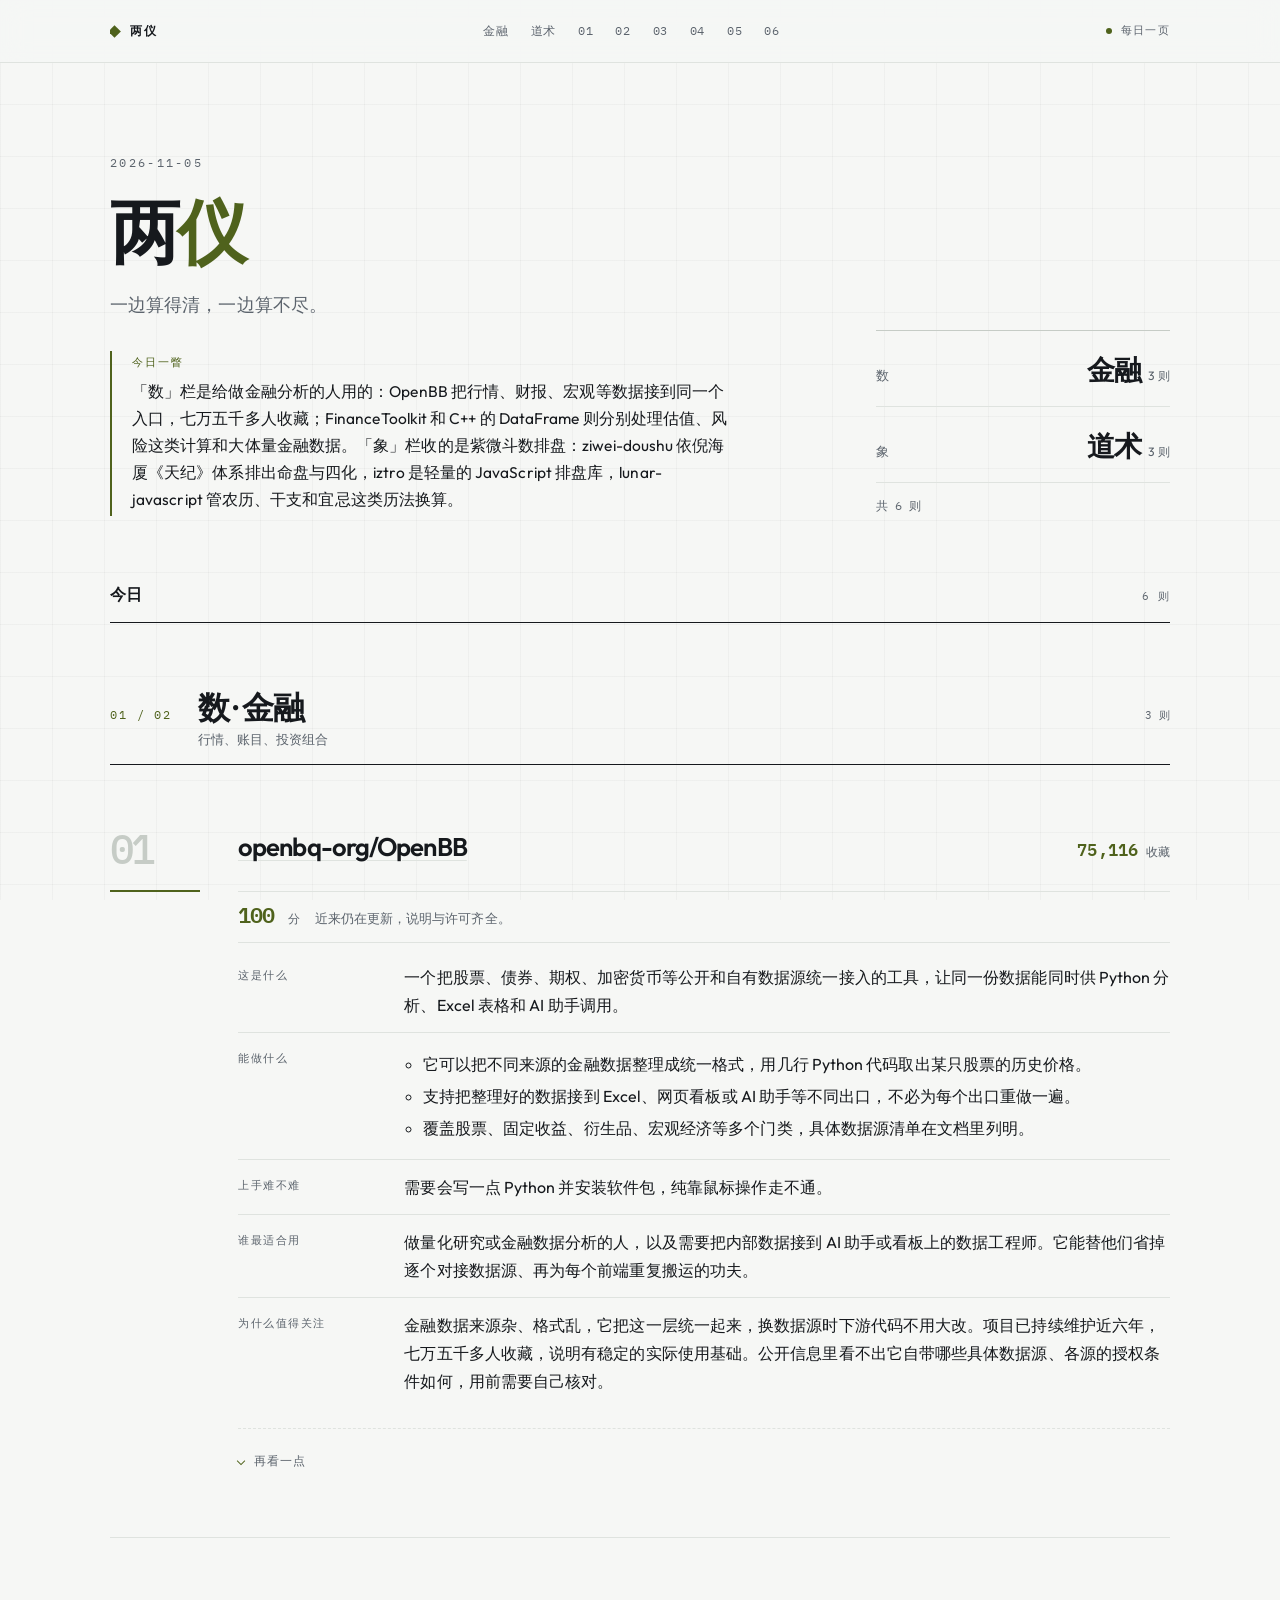
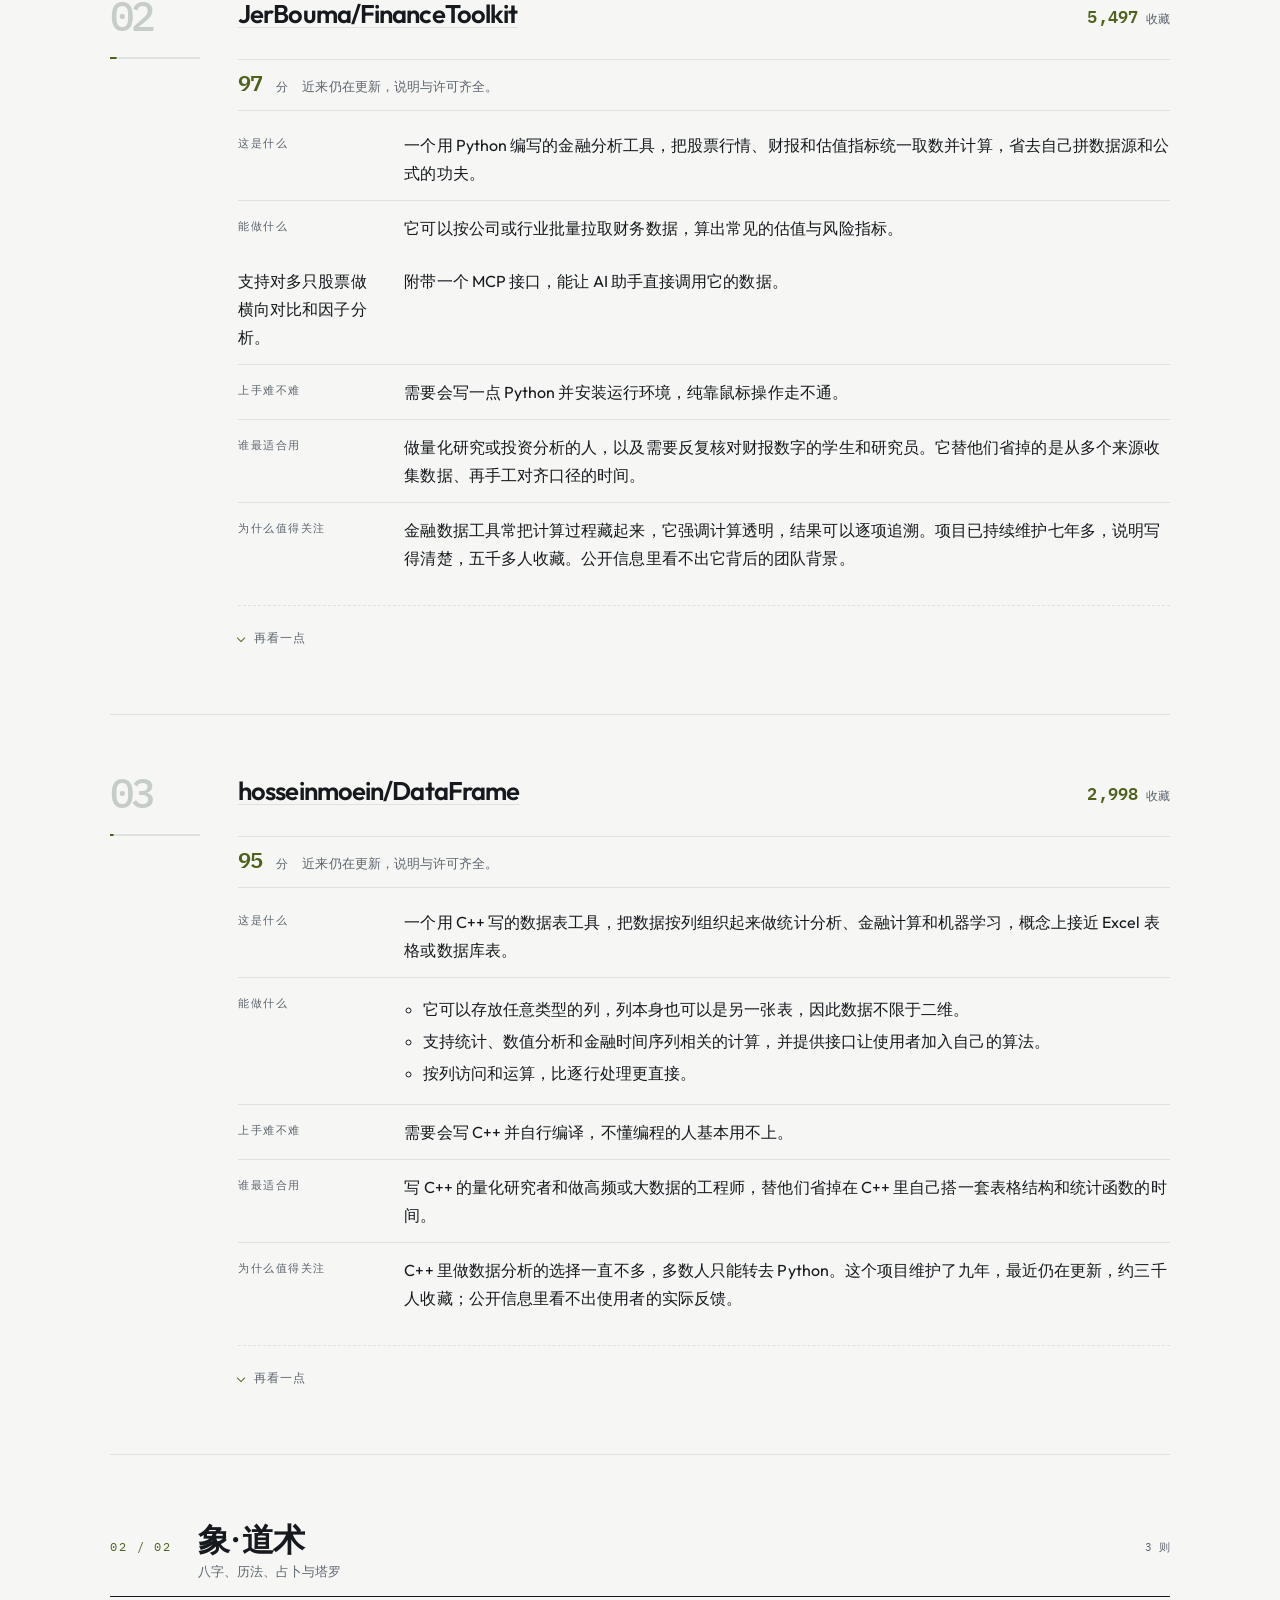
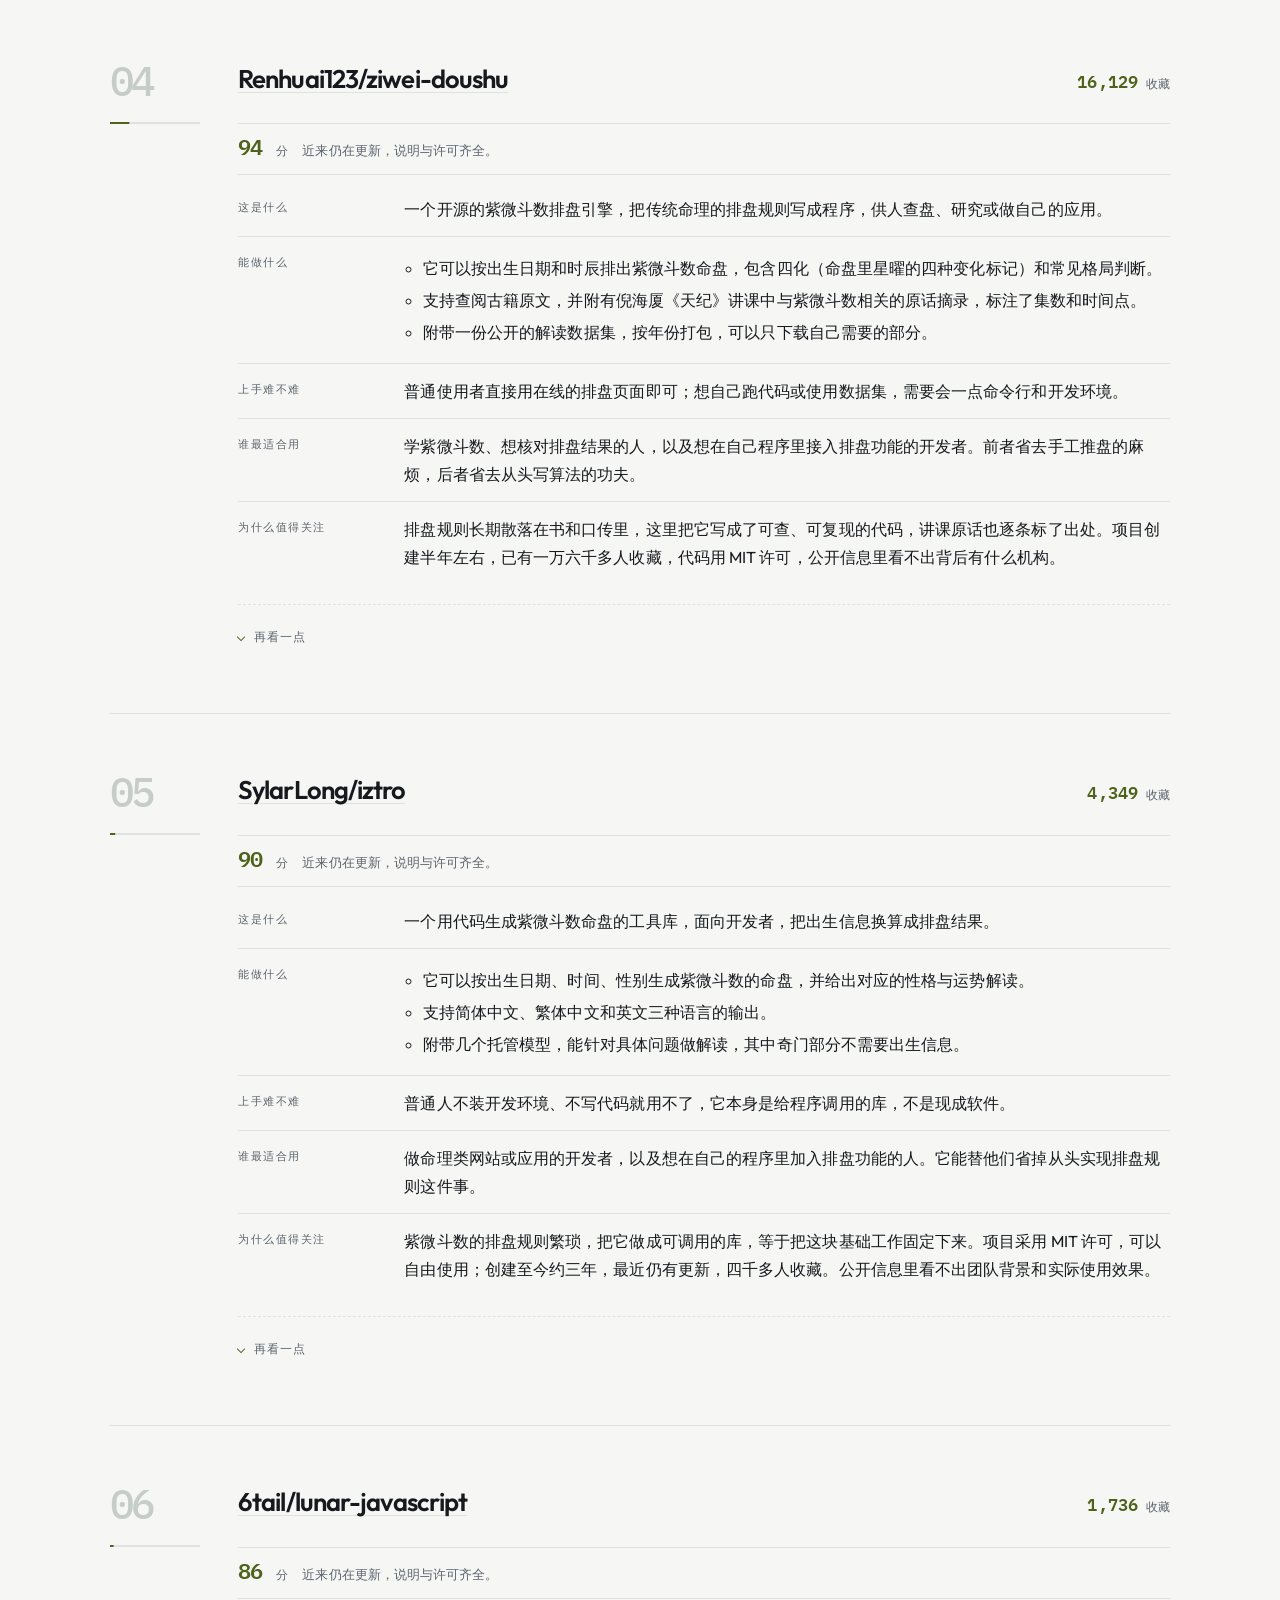
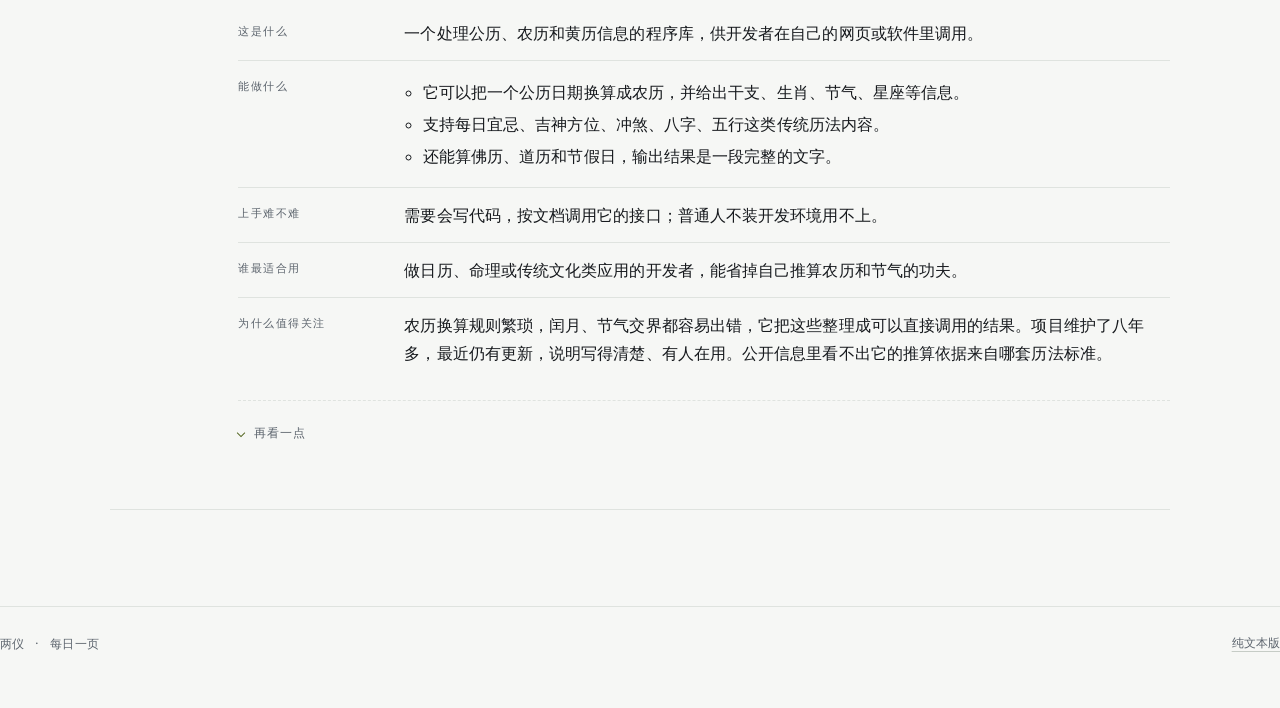
==== commit bb682884: "chore: 两仪 · 每日一页 2026-11-05" ====
--- a/docs/index.html
+++ b/docs/index.html
@@ -4,10 +4,10 @@
 <meta charset="utf-8">
 <meta name="viewport" content="width=device-width,initial-scale=1">
 <meta name="color-scheme" content="light dark">
-<title>GitHub 双榜 · 金融与道术 · 2026-11-05</title>
-<meta name="description" content="GitHub 双榜 · 金融与道术 · 2026-11-05 - 每天从金融与量化、道术玄学术数两个分类里，按透明质量分精选开源项目，用平实中文讲清楚">
-<meta property="og:title" content="GitHub 双榜 · 金融与道术 · 2026-11-05">
-<meta property="og:description" content="每天从金融与量化、道术玄学术数两个分类里，按透明质量分精选开源项目，用平实中文讲清楚">
+<title>两仪 · 2026-11-05</title>
+<meta name="description" content="一边算得清，一边算不尽。">
+<meta property="og:title" content="两仪 · 2026-11-05">
+<meta property="og:description" content="一边算得清，一边算不尽。">
 <meta property="og:url" content="https://dear202606-star.github.io/stars/index.html">
 <link rel="preconnect" href="https://fonts.googleapis.com">
 <link rel="preconnect" href="https://fonts.gstatic.com" crossorigin>
@@ -16,52 +16,52 @@
 </head>
 <body>
 <a class="skip" href="#main">跳到正文</a>
-<header class="topbar"><div class="shell topbar-inner"><a class="brand" href="index.html" title="GitHub 双榜 · 金融与道术">GitHub 双榜 · 金融与道术</a><nav class="jump" aria-label="本期分类与项目导航"><a class="cat-link" href="#cat-finance">金融</a><a class="cat-link" href="#cat-daoshu">道术</a><a class="num-link" href="#p1">01</a><a class="num-link" href="#p2">02</a><a class="num-link" href="#p3">03</a><a class="num-link" href="#p4">04</a><a class="num-link" href="#p5">05</a><a class="num-link" href="#p6">06</a></nav><span class="live"><i aria-hidden="true"></i>每日轮播 · 不追新</span></div></header><main class="shell" id="main"><section class="hero"><div class="hero-main"><p class="eyebrow">2026-11-05 · 第 001 期 · 双分类高分存量轮播</p><h1>金融与道术，<em>各自成榜</em>。</h1><p class="lede">每天从两个垂直分类里各挑 3 个评价好的开源项目。这里不追新：收录的是长期积累、维护得不错的项目，每个判断都附上可复核的数据依据。</p><div class="overview"><span class="overview-label">本期看点</span>金融与量化类在解决数据与分析工具的可得性问题：OpenBB 把行情、宏观等多类金融数据整理成统一接口，75,116 收藏、质量分 100.0；FinanceToolkit 则覆盖财报、估值、风险等分析，5,497 收藏、97.4 分。玄学术数类在解决排盘与历法计算的准确性问题：ziwei-doushu 按倪海厦《天纪》体系实现紫微斗数排盘，16,129 收藏、94.0 分；lunar-javascript 处理农历、干支、节气等历法换算，1,736 收藏、86.4 分。</div></div><aside class="stats" aria-label="本期数据"><div class="stat"><span class="stat-k">本期项目</span><span><span class="stat-v">6</span><span class="stat-u">个</span></span></div><div class="stat"><span class="stat-k">收录分类</span><span><span class="stat-v">2</span><span class="stat-u">类</span></span></div><div class="stat"><span class="stat-k">合计收藏</span><span><span class="stat-v">105,825</span></span></div><div class="stat"><span class="stat-k">期号</span><span><span class="stat-v">001</span></span></div><p class="stat-note">数据来自 GitHub 公共接口<br>按质量分轮播，不追新<br>更新于 2026-11-05 22:36 (UTC+8)</p></aside></section><div class="rank-head"><h2 id="ranking-title">本期榜单</h2><span>两个分类 · 按质量分轮播 · 条形为收藏数相对值</span></div><section class="cat" id="cat-finance" aria-labelledby="cat-finance-title"><div class="cat-head"><span class="cat-idx">01 / 02</span><div><h2 id="cat-finance-title">金融与量化</h2><p>量化交易、行情数据、投资组合、Fintech 与链上金融</p></div><span class="cat-meta">收藏 &gt; 500 · 本期 3 个</span></div><ol class="list"><li class="entry" id="p1" aria-labelledby="p1-title" style="--i:0;--pct:1.0000">
-<div class="entry-rail"><span class="num" aria-hidden="true">01</span><div class="bar" role="img" aria-label="收藏数相对本期最高项目：100%"><i></i></div></div>
+<header class="topbar"><div class="shell topbar-inner"><a class="brand" href="index.html" title="两仪">两仪</a><nav class="jump" aria-label="栏目导航"><a class="cat-link" href="#cat-finance">金融</a><a class="cat-link" href="#cat-daoshu">道术</a><a class="num-link" href="#p1">01</a><a class="num-link" href="#p2">02</a><a class="num-link" href="#p3">03</a><a class="num-link" href="#p4">04</a><a class="num-link" href="#p5">05</a><a class="num-link" href="#p6">06</a></nav><span class="live"><i aria-hidden="true"></i>每日一页</span></div></header><main class="shell" id="main"><section class="hero"><div class="hero-main"><p class="eyebrow">2026-11-05</p><h1>两<em>仪</em></h1><p class="lede">一边算得清，一边算不尽。</p><div class="overview"><span class="overview-label">今日一瞥</span>「数」栏是给做金融分析的人用的：OpenBB 把行情、财报、宏观等数据接到同一个入口，七万五千多人收藏；FinanceToolkit 和 C++ 的 DataFrame 则分别处理估值、风险这类计算和大体量金融数据。「象」栏收的是紫微斗数排盘：ziwei-doushu 依倪海厦《天纪》体系排出命盘与四化，iztro 是轻量的 JavaScript 排盘库，lunar-javascript 管农历、干支和宜忌这类历法换算。</div></div><aside class="stats" aria-label="两栏"><div class="stat"><span class="stat-k">数</span><span><span class="stat-v">金融</span><span class="stat-u">3 则</span></span></div><div class="stat"><span class="stat-k">象</span><span><span class="stat-v">道术</span><span class="stat-u">3 则</span></span></div><p class="stat-note">共 6 则</p></aside></section><div class="rank-head"><h2 id="ranking-title">今日</h2><span>6 则</span></div><section class="cat" id="cat-finance" aria-labelledby="cat-finance-title"><div class="cat-head"><span class="cat-idx">01 / 02</span><div><h2 id="cat-finance-title">数 · 金融</h2><p>行情、账目、投资组合</p></div><span class="cat-meta">3 则</span></div><ol class="list"><li class="entry" id="p1" aria-labelledby="p1-title" style="--i:0;--pct:1.0000">
+<div class="entry-rail"><span class="num" aria-hidden="true">01</span><div class="bar" role="img" aria-label="收藏相对值 100%"><i></i></div></div>
 <div class="entry-body">
-<header class="entry-head"><h3 id="p1-title"><a href="https://github.com/openbq-org/OpenBB" target="_blank" rel="noopener" aria-label="在新窗口打开 GitHub 项目页：openbq-org/OpenBB">openbq-org/OpenBB</a></h3><div class="metric"><span class="metric-v">75,116</span><span class="metric-u">收藏</span></div></header>
-<div class="score" aria-label="综合质量分与分项得分"><span class="score-label">质量分</span><span class="score-total">100.0/100</span><span class="score-item">累计收藏 <b>40.0</b>/40</span><span class="score-item">收藏/复制比 <b>20.0</b>/20</span><span class="score-item">最近维护 <b>25.0</b>/25</span><span class="score-item">文档与许可 <b>15.0</b>/15</span></div>
-<div class="summary"><section class="section"><h4>这是什么</h4><p>一个把股票、债券、期权、加密货币等金融数据源统一接入的工具，属于金融与量化分析类，解决的是数据来源分散、格式不统一的问题。</p></section><section class="section"><h4>能做什么</h4><ul><li>它可以把自有、付费和公开的金融数据源整合到同一套接口下，再分发给不同使用场景。</li><li>支持在 Python 环境中直接调用，例如用几行代码取到某只股票的历史价格并转成表格。</li><li>同一份数据可同时供分析面板、Excel、AI 助手等下游应用读取，不必为每个场景重复对接。</li></ul></section><section class="section"><h4>上手难不难</h4><p>得懂点编程。需要在 Python 环境里安装，并看懂代码调用方式；不写代码的人用不上它的核心部分。</p></section><section class="section"><h4>谁最适合用</h4><p>量化研究员和金融数据工程师。它能替他们省掉逐个对接数据源、再为每个下游应用重复搬运数据的重复劳动。</p></section><section class="section"><h4>为什么值得关注</h4><p>累计 75,116 次收藏，被复制 7,847 次，收藏与复制比约 9.6，说明长期关注和实际取用的人数比例健康。最近一次更新在 3 天前，维护没有中断。综合质量分 100/100，四项分项为收藏 40/40、比例 20/20、维护 25/25、文档与许可 15/15。标签覆盖股票、固收、衍生品、加密和机器学习，指向的是把多市场数据统一供给这一方向。许可为 Other，具体条款需自行核对。是否有商业支持或团队背景，公开信息里看不出来。</p></section></div>
-<details class="tech"><summary>项目详情（给懂技术的人）</summary>
-<ul class="facts"><li><a href="https://github.com/openbq-org/OpenBB" target="_blank" rel="noopener">在新窗口打开项目页</a></li><li>主语言：Python ｜ 被复制 7,847 次 ｜ 使用许可：Other</li><li>项目标签：ai, crypto, derivatives, economics, equity, finance, fixed-income, machine-learning, openbb, options, python, quantitative-finance, stocks</li><li>评分依据：累计 75,116 收藏（40.0/40）；收藏/复制比 9.6，关注与使用比例健康（20.0/20）；3 天前更新（25.0/25）；有简介、Other 许可、13 个标签、有主页（15.0/15）</li><li>仓库地址（可复制）：https://github.com/openbq-org/OpenBB</li></ul></details>
+<header class="entry-head"><h3 id="p1-title"><a href="https://github.com/openbq-org/OpenBB" target="_blank" rel="noopener" aria-label="在新窗口打开项目页：openbq-org/OpenBB">openbq-org/OpenBB</a></h3><div class="metric"><span class="metric-v">75,116</span><span class="metric-u">收藏</span></div></header>
+<div class="score" aria-label="分数与依据"><span class="score-total">100</span><span class="score-u">分</span><span class="score-note">近来仍在更新，说明与许可齐全。</span></div>
+<div class="summary"><section class="section"><h4>这是什么</h4><p>一个把股票、债券、期权、加密货币等公开和自有数据源统一接入的工具，让同一份数据能同时供 Python 分析、Excel 表格和 AI 助手调用。</p></section><section class="section"><h4>能做什么</h4><ul><li>它可以把不同来源的金融数据整理成统一格式，用几行 Python 代码取出某只股票的历史价格。</li><li>支持把整理好的数据接到 Excel、网页看板或 AI 助手等不同出口，不必为每个出口重做一遍。</li><li>覆盖股票、固定收益、衍生品、宏观经济等多个门类，具体数据源清单在文档里列明。</li></ul></section><section class="section"><h4>上手难不难</h4><p>需要会写一点 Python 并安装软件包，纯靠鼠标操作走不通。</p></section><section class="section"><h4>谁最适合用</h4><p>做量化研究或金融数据分析的人，以及需要把内部数据接到 AI 助手或看板上的数据工程师。它能替他们省掉逐个对接数据源、再为每个前端重复搬运的功夫。</p></section><section class="section"><h4>为什么值得关注</h4><p>金融数据来源杂、格式乱，它把这一层统一起来，换数据源时下游代码不用大改。项目已持续维护近六年，七万五千多人收藏，说明有稳定的实际使用基础。公开信息里看不出它自带哪些具体数据源、各源的授权条件如何，用前需要自己核对。</p></section></div>
+<details class="tech"><summary>再看一点</summary>
+<ul class="facts"><li><a href="https://github.com/openbq-org/OpenBB" target="_blank" rel="noopener">去项目页看看</a></li><li>Python　·　被复制 7,847 次　·　Other</li><li>标签：ai, crypto, derivatives, economics, equity, finance, fixed-income, machine-learning, openbb, options, python, quantitative-finance, stocks</li></ul></details>
 </div></li><li class="entry" id="p2" aria-labelledby="p2-title" style="--i:1;--pct:0.0732">
-<div class="entry-rail"><span class="num" aria-hidden="true">02</span><div class="bar" role="img" aria-label="收藏数相对本期最高项目：7%"><i></i></div></div>
+<div class="entry-rail"><span class="num" aria-hidden="true">02</span><div class="bar" role="img" aria-label="收藏相对值 7%"><i></i></div></div>
 <div class="entry-body">
-<header class="entry-head"><h3 id="p2-title"><a href="https://github.com/JerBouma/FinanceToolkit" target="_blank" rel="noopener" aria-label="在新窗口打开 GitHub 项目页：JerBouma/FinanceToolkit">JerBouma/FinanceToolkit</a></h3><div class="metric"><span class="metric-v">5,497</span><span class="metric-u">收藏</span></div></header>
-<div class="score" aria-label="综合质量分与分项得分"><span class="score-label">质量分</span><span class="score-total">97.4/100</span><span class="score-item">累计收藏 <b>37.4</b>/40</span><span class="score-item">收藏/复制比 <b>20.0</b>/20</span><span class="score-item">最近维护 <b>25.0</b>/25</span><span class="score-item">文档与许可 <b>15.0</b>/15</span></div>
-<div class="summary"><section class="section"><h4>这是什么</h4><p>一个用 Python 编写的金融分析工具库，把股票行情、财务报表和市场数据整理成统一格式，供计算估值、风险和技术指标使用。</p></section><section class="section"><h4>能做什么</h4><ul><li>它可以按股票和板块提取财务数据与市场行情，并计算常用财务比率。</li><li>支持估值、因子分析、风险管理和技术分析等计算。</li><li>附带 MCP 服务端，可供支持该协议的 AI 工具调用其数据与计算能力。</li></ul></section><section class="section"><h4>上手难不难</h4><p>得懂点编程。需要本地安装 Python 包并写代码调用，不提供图形界面。</p></section><section class="section"><h4>谁最适合用</h4><p>适合做量化研究或基本面分析、且会写 Python 的人，替他们省去逐个来源抓取和清洗财务数据的工作。不做编程的投资者用不上。</p></section><section class="section"><h4>为什么值得关注</h4><p>累计 5,497 收藏、645 次复制，收藏与复制比 8.5，说明关注者中有相当比例实际取用；最近一次更新为 0 天前，MIT 许可、简介与 20 个标签齐备，维护状态完整。综合质量分 97.4，分项为收藏 37.4/40、比例 20/20、维护 25/25、文档与许可 15/15。标签覆盖基本面、因子、风险与 MCP 服务端，指向的是把分散的金融数据整理成可计算输入这件事。公开信息里看不出其团队背景与商业支持情况。</p></section></div>
-<details class="tech"><summary>项目详情（给懂技术的人）</summary>
-<ul class="facts"><li><a href="https://github.com/JerBouma/FinanceToolkit" target="_blank" rel="noopener">在新窗口打开项目页</a></li><li>主语言：Python ｜ 被复制 645 次 ｜ 使用许可：MIT License</li><li>项目标签：algorithmic-trading, equities, factor-analysis, finance, financial-analysis, financial-data, financial-statements, fundamental-analysis, fundamentals, market-data, mcp-server, performance-analysis, python, quantitative-analysis, quantitative-finance, risk-management, sector-analysis, stock-data, technical-analysis, valuation</li><li>评分依据：累计 5,497 收藏（37.4/40）；收藏/复制比 8.5，关注与使用比例健康（20.0/20）；0 天前更新（25.0/25）；有简介、MIT License 许可、20 个标签、有主页（15.0/15）</li><li>仓库地址（可复制）：https://github.com/JerBouma/FinanceToolkit</li></ul></details>
+<header class="entry-head"><h3 id="p2-title"><a href="https://github.com/JerBouma/FinanceToolkit" target="_blank" rel="noopener" aria-label="在新窗口打开项目页：JerBouma/FinanceToolkit">JerBouma/FinanceToolkit</a></h3><div class="metric"><span class="metric-v">5,497</span><span class="metric-u">收藏</span></div></header>
+<div class="score" aria-label="分数与依据"><span class="score-total">97</span><span class="score-u">分</span><span class="score-note">近来仍在更新，说明与许可齐全。</span></div>
+<div class="summary"><section class="section"><h4>这是什么</h4><p>一个用 Python 编写的金融分析工具，把股票行情、财报和估值指标统一取数并计算，省去自己拼数据源和公式的功夫。</p></section><section class="section"><h4>能做什么</h4><p>它可以按公司或行业批量拉取财务数据，算出常见的估值与风险指标。</p><p>支持对多只股票做横向对比和因子分析。</p><p>附带一个 MCP 接口，能让 AI 助手直接调用它的数据。</p></section><section class="section"><h4>上手难不难</h4><p>需要会写一点 Python 并安装运行环境，纯靠鼠标操作走不通。</p></section><section class="section"><h4>谁最适合用</h4><p>做量化研究或投资分析的人，以及需要反复核对财报数字的学生和研究员。它替他们省掉的是从多个来源收集数据、再手工对齐口径的时间。</p></section><section class="section"><h4>为什么值得关注</h4><p>金融数据工具常把计算过程藏起来，它强调计算透明，结果可以逐项追溯。项目已持续维护七年多，说明写得清楚，五千多人收藏。公开信息里看不出它背后的团队背景。</p></section></div>
+<details class="tech"><summary>再看一点</summary>
+<ul class="facts"><li><a href="https://github.com/JerBouma/FinanceToolkit" target="_blank" rel="noopener">去项目页看看</a></li><li>Python　·　被复制 645 次　·　MIT License</li><li>标签：algorithmic-trading, equities, factor-analysis, finance, financial-analysis, financial-data, financial-statements, fundamental-analysis, fundamentals, market-data, mcp-server, performance-analysis, python, quantitative-analysis, quantitative-finance, risk-management, sector-analysis, stock-data, technical-analysis, valuation</li></ul></details>
 </div></li><li class="entry" id="p3" aria-labelledby="p3-title" style="--i:2;--pct:0.0400">
-<div class="entry-rail"><span class="num" aria-hidden="true">03</span><div class="bar" role="img" aria-label="收藏数相对本期最高项目：4%"><i></i></div></div>
+<div class="entry-rail"><span class="num" aria-hidden="true">03</span><div class="bar" role="img" aria-label="收藏相对值 4%"><i></i></div></div>
 <div class="entry-body">
-<header class="entry-head"><h3 id="p3-title"><a href="https://github.com/hosseinmoein/DataFrame" target="_blank" rel="noopener" aria-label="在新窗口打开 GitHub 项目页：hosseinmoein/DataFrame">hosseinmoein/DataFrame</a></h3><div class="metric"><span class="metric-v">2,998</span><span class="metric-u">收藏</span></div></header>
-<div class="score" aria-label="综合质量分与分项得分"><span class="score-label">质量分</span><span class="score-total">94.8/100</span><span class="score-item">累计收藏 <b>34.8</b>/40</span><span class="score-item">收藏/复制比 <b>20.0</b>/20</span><span class="score-item">最近维护 <b>25.0</b>/25</span><span class="score-item">文档与许可 <b>15.0</b>/15</span></div>
-<div class="summary"><section class="section"><h4>这是什么</h4><p>一个用 C++ 写的数据表工具，把数据按列组织起来做统计分析、机器学习或金融计算，类似 Excel 表格或数据库表，但面向 C++ 程序。</p></section><section class="section"><h4>能做什么</h4><ul><li>它可以存放任意类型的数据列，列本身可以是向量、其他数据表或容器，因此数据不限于二维。</li><li>支持统计分析、数值计算、机器学习与交易策略相关的数据处理，按列访问和运算比逐行处理更直接。</li><li>提供可扩展的接口，使用者可以加入自己写的算法。</li></ul></section><section class="section"><h4>上手难不难</h4><p>得懂点编程。它没有图形界面，需要在 C++ 项目里引入并编译，还要能看懂代码示例。</p></section><section class="section"><h4>谁最适合用</h4><p>写 C++ 的量化研究员和数据分析开发者，替他们省掉自己搭一套表格结构、再写列式统计函数的工作。</p></section><section class="section"><h4>为什么值得关注</h4><p>累计 2,998 次收藏、363 次复制，收藏与复制比 8.3，说明收藏的人里有相当比例实际拿去用了；最近更新在 2 天前，维护没有停。综合质量分 94.8/100，分项为收藏 34.8/40、比例 20/20、维护 25/25、文档与许可 15/15，BSD 3-Clause 许可和 17 个标签齐全。标签指向金融数据分析、统计、机器学习与大数据的交叉方向。公开信息里看不出它的实际使用规模和团队背景。</p></section></div>
-<details class="tech"><summary>项目详情（给懂技术的人）</summary>
-<ul class="facts"><li><a href="https://github.com/hosseinmoein/DataFrame" target="_blank" rel="noopener">在新窗口打开项目页</a></li><li>主语言：C++ ｜ 被复制 363 次 ｜ 使用许可：BSD 3-Clause &quot;New&quot; or &quot;Revised&quot; License</li><li>项目标签：ai, cpp, data-analysis, data-science, dataframe, financial-data-analysis, financial-engineering, large-data, machine-learning, multidimensional-data, numerical-analysis, statistical, statistical-analysis, tensor, tensorboard, trading-algorithms, trading-strategies</li><li>评分依据：累计 2,998 收藏（34.8/40）；收藏/复制比 8.3，关注与使用比例健康（20.0/20）；2 天前更新（25.0/25）；有简介、BSD 3-Clause &quot;New&quot; or &quot;Revised&quot; License 许可、17 个标签、有主页（15.0/15）</li><li>仓库地址（可复制）：https://github.com/hosseinmoein/DataFrame</li></ul></details>
-</div></li></ol></section><section class="cat" id="cat-daoshu" aria-labelledby="cat-daoshu-title"><div class="cat-head"><span class="cat-idx">02 / 02</span><div><h2 id="cat-daoshu-title">道术 · 玄学术数</h2><p>八字、紫微斗数、风水、易经、占卜与塔罗等术数工具</p></div><span class="cat-meta">收藏 &gt; 5 · 本期 3 个</span></div><ol class="list"><li class="entry" id="p4" aria-labelledby="p4-title" style="--i:3;--pct:0.2147">
-<div class="entry-rail"><span class="num" aria-hidden="true">04</span><div class="bar" role="img" aria-label="收藏数相对本期最高项目：21%"><i></i></div></div>
+<header class="entry-head"><h3 id="p3-title"><a href="https://github.com/hosseinmoein/DataFrame" target="_blank" rel="noopener" aria-label="在新窗口打开项目页：hosseinmoein/DataFrame">hosseinmoein/DataFrame</a></h3><div class="metric"><span class="metric-v">2,998</span><span class="metric-u">收藏</span></div></header>
+<div class="score" aria-label="分数与依据"><span class="score-total">95</span><span class="score-u">分</span><span class="score-note">近来仍在更新，说明与许可齐全。</span></div>
+<div class="summary"><section class="section"><h4>这是什么</h4><p>一个用 C++ 写的数据表工具，把数据按列组织起来做统计分析、金融计算和机器学习，概念上接近 Excel 表格或数据库表。</p></section><section class="section"><h4>能做什么</h4><ul><li>它可以存放任意类型的列，列本身也可以是另一张表，因此数据不限于二维。</li><li>支持统计、数值分析和金融时间序列相关的计算，并提供接口让使用者加入自己的算法。</li><li>按列访问和运算，比逐行处理更直接。</li></ul></section><section class="section"><h4>上手难不难</h4><p>需要会写 C++ 并自行编译，不懂编程的人基本用不上。</p></section><section class="section"><h4>谁最适合用</h4><p>写 C++ 的量化研究者和做高频或大数据的工程师，替他们省掉在 C++ 里自己搭一套表格结构和统计函数的时间。</p></section><section class="section"><h4>为什么值得关注</h4><p>C++ 里做数据分析的选择一直不多，多数人只能转去 Python。这个项目维护了九年，最近仍在更新，约三千人收藏；公开信息里看不出使用者的实际反馈。</p></section></div>
+<details class="tech"><summary>再看一点</summary>
+<ul class="facts"><li><a href="https://github.com/hosseinmoein/DataFrame" target="_blank" rel="noopener">去项目页看看</a></li><li>C++　·　被复制 363 次　·　BSD 3-Clause &quot;New&quot; or &quot;Revised&quot; License</li><li>标签：ai, cpp, data-analysis, data-science, dataframe, financial-data-analysis, financial-engineering, large-data, machine-learning, multidimensional-data, numerical-analysis, statistical, statistical-analysis, tensor, tensorboard, trading-algorithms, trading-strategies</li></ul></details>
+</div></li></ol></section><section class="cat" id="cat-daoshu" aria-labelledby="cat-daoshu-title"><div class="cat-head"><span class="cat-idx">02 / 02</span><div><h2 id="cat-daoshu-title">象 · 道术</h2><p>八字、历法、占卜与塔罗</p></div><span class="cat-meta">3 则</span></div><ol class="list"><li class="entry" id="p4" aria-labelledby="p4-title" style="--i:3;--pct:0.2147">
+<div class="entry-rail"><span class="num" aria-hidden="true">04</span><div class="bar" role="img" aria-label="收藏相对值 21%"><i></i></div></div>
 <div class="entry-body">
-<header class="entry-head"><h3 id="p4-title"><a href="https://github.com/Renhuai123/ziwei-doushu" target="_blank" rel="noopener" aria-label="在新窗口打开 GitHub 项目页：Renhuai123/ziwei-doushu">Renhuai123/ziwei-doushu</a></h3><div class="metric"><span class="metric-v">16,129</span><span class="metric-u">收藏</span></div></header>
-<div class="score" aria-label="综合质量分与分项得分"><span class="score-label">质量分</span><span class="score-total">94.0/100</span><span class="score-item">累计收藏 <b>40.0</b>/40</span><span class="score-item">收藏/复制比 <b>14.0</b>/20</span><span class="score-item">最近维护 <b>25.0</b>/25</span><span class="score-item">文档与许可 <b>15.0</b>/15</span></div>
-<div class="summary"><section class="section"><h4>这是什么</h4><p>一个紫微斗数的开源排盘引擎，用代码把传统命理里的排盘规则和解读资料整理成可查询、可调用的数据与程序。</p></section><section class="section"><h4>能做什么</h4><ul><li>它可以按出生日期和时辰排出紫微斗数命盘，包含四化系统和格局知识库。</li><li>支持按年份下载解读数据集，v4.0 覆盖 1950 至 2026 年的真实日期，共 67.5 万张命盘、877 万段解读。</li><li>附带倪海厦《天纪》讲座的 1848 条原话摘录，每条标注集数与时间点，可回放核对。</li></ul></section><section class="section"><h4>上手难不难</h4><p>得懂点编程。排盘引擎是 TypeScript 代码，需要克隆仓库并按说明运行；数据集可以单独下载，但解压后达 56.6 GB，要自己处理文件。</p></section><section class="section"><h4>谁最适合用</h4><p>适合做命理类应用或网站的开发者，能直接调用排盘算法，省掉从零实现规则的工作；也适合研究紫微斗数、需要批量命盘文本做整理的人。</p></section><section class="section"><h4>为什么值得关注</h4><p>累计收藏 16,129，收藏与复制比 5.2，说明关注的人里有相当比例实际取用；两天前刚更新，代码 MIT、数据 CC BY 4.0，简介和标签齐全，文档与许可一项拿到满分 15。综合质量分 94.0，主要来自收藏 40 分和维护 25 分，比例项 14 分是相对弱的一环。标签指向中文命理与占卜方向，它替人省掉的是排盘算法和解读文本的重复搭建。需要说明的是，解读断语库本身不开源，公开信息里看不出其完整程度。</p></section></div>
-<details class="tech"><summary>项目详情（给懂技术的人）</summary>
-<ul class="facts"><li><a href="https://github.com/Renhuai123/ziwei-doushu" target="_blank" rel="noopener">在新窗口打开项目页</a></li><li>主语言：TypeScript ｜ 被复制 3,127 次 ｜ 使用许可：MIT License</li><li>项目标签：bazi, chinese-astrology, divination, fortune-telling, nextjs, open-source, purple-star-astrology, typescript, zi-wei-dou-shu, ziwei-doushu</li><li>评分依据：累计 16,129 收藏（40.0/40）；收藏/复制比 5.2，关注与使用接近（14.0/20）；2 天前更新（25.0/25）；有简介、MIT License 许可、10 个标签、有主页（15.0/15）</li><li>仓库地址（可复制）：https://github.com/Renhuai123/ziwei-doushu</li></ul></details>
+<header class="entry-head"><h3 id="p4-title"><a href="https://github.com/Renhuai123/ziwei-doushu" target="_blank" rel="noopener" aria-label="在新窗口打开项目页：Renhuai123/ziwei-doushu">Renhuai123/ziwei-doushu</a></h3><div class="metric"><span class="metric-v">16,129</span><span class="metric-u">收藏</span></div></header>
+<div class="score" aria-label="分数与依据"><span class="score-total">94</span><span class="score-u">分</span><span class="score-note">近来仍在更新，说明与许可齐全。</span></div>
+<div class="summary"><section class="section"><h4>这是什么</h4><p>一个开源的紫微斗数排盘引擎，把传统命理的排盘规则写成程序，供人查盘、研究或做自己的应用。</p></section><section class="section"><h4>能做什么</h4><ul><li>它可以按出生日期和时辰排出紫微斗数命盘，包含四化（命盘里星曜的四种变化标记）和常见格局判断。</li><li>支持查阅古籍原文，并附有倪海厦《天纪》讲课中与紫微斗数相关的原话摘录，标注了集数和时间点。</li><li>附带一份公开的解读数据集，按年份打包，可以只下载自己需要的部分。</li></ul></section><section class="section"><h4>上手难不难</h4><p>普通使用者直接用在线的排盘页面即可；想自己跑代码或使用数据集，需要会一点命令行和开发环境。</p></section><section class="section"><h4>谁最适合用</h4><p>学紫微斗数、想核对排盘结果的人，以及想在自己程序里接入排盘功能的开发者。前者省去手工推盘的麻烦，后者省去从头写算法的功夫。</p></section><section class="section"><h4>为什么值得关注</h4><p>排盘规则长期散落在书和口传里，这里把它写成了可查、可复现的代码，讲课原话也逐条标了出处。项目创建半年左右，已有一万六千多人收藏，代码用 MIT 许可，公开信息里看不出背后有什么机构。</p></section></div>
+<details class="tech"><summary>再看一点</summary>
+<ul class="facts"><li><a href="https://github.com/Renhuai123/ziwei-doushu" target="_blank" rel="noopener">去项目页看看</a></li><li>TypeScript　·　被复制 3,127 次　·　MIT License</li><li>标签：bazi, chinese-astrology, divination, fortune-telling, nextjs, open-source, purple-star-astrology, typescript, zi-wei-dou-shu, ziwei-doushu</li></ul></details>
 </div></li><li class="entry" id="p5" aria-labelledby="p5-title" style="--i:4;--pct:0.0579">
-<div class="entry-rail"><span class="num" aria-hidden="true">05</span><div class="bar" role="img" aria-label="收藏数相对本期最高项目：6%"><i></i></div></div>
+<div class="entry-rail"><span class="num" aria-hidden="true">05</span><div class="bar" role="img" aria-label="收藏相对值 6%"><i></i></div></div>
 <div class="entry-body">
-<header class="entry-head"><h3 id="p5-title"><a href="https://github.com/SylarLong/iztro" target="_blank" rel="noopener" aria-label="在新窗口打开 GitHub 项目页：SylarLong/iztro">SylarLong/iztro</a></h3><div class="metric"><span class="metric-v">4,349</span><span class="metric-u">收藏</span></div></header>
-<div class="score" aria-label="综合质量分与分项得分"><span class="score-label">质量分</span><span class="score-total">90.4/100</span><span class="score-item">累计收藏 <b>36.4</b>/40</span><span class="score-item">收藏/复制比 <b>14.0</b>/20</span><span class="score-item">最近维护 <b>25.0</b>/25</span><span class="score-item">文档与许可 <b>15.0</b>/15</span></div>
-<div class="summary"><section class="section"><h4>这是什么</h4><p>一个用代码生成紫微斗数命盘的工具库，面向开发者，把出生信息换算成命盘结构和性格分析结果。</p></section><section class="section"><h4>能做什么</h4><ul><li>它可以按出生日期、时间与性别排出紫微斗数命盘，并给出对应的性格与运势解读。</li><li>支持多语言输出，README 提供简体中文、繁体中文和英文版本。</li><li>除排盘库外，还提供四个托管模型，分别处理命盘长期趋势和单件具体事情的决断分析。</li></ul></section><section class="section"><h4>上手难不难</h4><p>得懂点编程。它是以 TypeScript 编写的代码库，需要通过包管理器安装并在程序里调用，不是打开网页就能用的成品。</p></section><section class="section"><h4>谁最适合用</h4><p>适合要开发命理类网站或应用的开发者，以及需要批量生成命盘数据的工具作者。它能替他们省掉自己推算排盘规则这一步。</p></section><section class="section"><h4>为什么值得关注</h4><p>累计 4,349 次收藏，被复制 702 次，收藏与复制比 6.2，说明关注度和实际取用比较接近。最近一次更新在 2 天前，维护状态良好；有简介、MIT 许可、9 个标签和主页，文档与许可一项拿满 15 分。综合质量分 90.4，分项为收藏 36.4、比例 14.0、维护 25.0、文档 15.0。标签集中在紫微斗数、命盘与 TypeScript，指向的是把传统排盘规则做成可编程接口这件事。至于托管模型的实际效果，公开信息里看不出来。</p></section></div>
-<details class="tech"><summary>项目详情（给懂技术的人）</summary>
-<ul class="facts"><li><a href="https://github.com/SylarLong/iztro" target="_blank" rel="noopener">在新窗口打开项目页</a></li><li>主语言：TypeScript ｜ 被复制 702 次 ｜ 使用许可：MIT License</li><li>项目标签：astrolabe, astrology, chinese-astrology, horoscope, iztro, natal-chart, typescript, ziwei, ziweidoushu</li><li>评分依据：累计 4,349 收藏（36.4/40）；收藏/复制比 6.2，关注与使用接近（14.0/20）；2 天前更新（25.0/25）；有简介、MIT License 许可、9 个标签、有主页（15.0/15）</li><li>仓库地址（可复制）：https://github.com/SylarLong/iztro</li></ul></details>
+<header class="entry-head"><h3 id="p5-title"><a href="https://github.com/SylarLong/iztro" target="_blank" rel="noopener" aria-label="在新窗口打开项目页：SylarLong/iztro">SylarLong/iztro</a></h3><div class="metric"><span class="metric-v">4,349</span><span class="metric-u">收藏</span></div></header>
+<div class="score" aria-label="分数与依据"><span class="score-total">90</span><span class="score-u">分</span><span class="score-note">近来仍在更新，说明与许可齐全。</span></div>
+<div class="summary"><section class="section"><h4>这是什么</h4><p>一个用代码生成紫微斗数命盘的工具库，面向开发者，把出生信息换算成排盘结果。</p></section><section class="section"><h4>能做什么</h4><ul><li>它可以按出生日期、时间、性别生成紫微斗数的命盘，并给出对应的性格与运势解读。</li><li>支持简体中文、繁体中文和英文三种语言的输出。</li><li>附带几个托管模型，能针对具体问题做解读，其中奇门部分不需要出生信息。</li></ul></section><section class="section"><h4>上手难不难</h4><p>普通人不装开发环境、不写代码就用不了，它本身是给程序调用的库，不是现成软件。</p></section><section class="section"><h4>谁最适合用</h4><p>做命理类网站或应用的开发者，以及想在自己的程序里加入排盘功能的人。它能替他们省掉从头实现排盘规则这件事。</p></section><section class="section"><h4>为什么值得关注</h4><p>紫微斗数的排盘规则繁琐，把它做成可调用的库，等于把这块基础工作固定下来。项目采用 MIT 许可，可以自由使用；创建至今约三年，最近仍有更新，四千多人收藏。公开信息里看不出团队背景和实际使用效果。</p></section></div>
+<details class="tech"><summary>再看一点</summary>
+<ul class="facts"><li><a href="https://github.com/SylarLong/iztro" target="_blank" rel="noopener">去项目页看看</a></li><li>TypeScript　·　被复制 702 次　·　MIT License</li><li>标签：astrolabe, astrology, chinese-astrology, horoscope, iztro, natal-chart, typescript, ziwei, ziweidoushu</li></ul></details>
 </div></li><li class="entry" id="p6" aria-labelledby="p6-title" style="--i:5;--pct:0.0400">
-<div class="entry-rail"><span class="num" aria-hidden="true">06</span><div class="bar" role="img" aria-label="收藏数相对本期最高项目：4%"><i></i></div></div>
+<div class="entry-rail"><span class="num" aria-hidden="true">06</span><div class="bar" role="img" aria-label="收藏相对值 4%"><i></i></div></div>
 <div class="entry-body">
-<header class="entry-head"><h3 id="p6-title"><a href="https://github.com/6tail/lunar-javascript" target="_blank" rel="noopener" aria-label="在新窗口打开 GitHub 项目页：6tail/lunar-javascript">6tail/lunar-javascript</a></h3><div class="metric"><span class="metric-v">1,736</span><span class="metric-u">收藏</span></div></header>
-<div class="score" aria-label="综合质量分与分项得分"><span class="score-label">质量分</span><span class="score-total">86.4/100</span><span class="score-item">累计收藏 <b>32.4</b>/40</span><span class="score-item">收藏/复制比 <b>14.0</b>/20</span><span class="score-item">最近维护 <b>25.0</b>/25</span><span class="score-item">文档与许可 <b>15.0</b>/15</span></div>
-<div class="summary"><section class="section"><h4>这是什么</h4><p>一个把公历日期换算成农历、黄历和各类传统历法信息的工具，属于日历类程序库。</p></section><section class="section"><h4>能做什么</h4><ul><li>它可以把一个公历日期转换成农历、佛历、道历，并给出干支、生肖、节气、节日等信息。</li><li>支持每日宜忌、彭祖百忌、吉神方位、冲煞、纳音、八字、五行、星宿等黄历内容。</li><li>提供 JavaScript 版本，可在网页或 Node.js 环境中调用。</li></ul></section><section class="section"><h4>上手难不难</h4><p>得懂点编程。它没有图形界面，需要在网页或 Node.js 里引入脚本、调用接口才能得到结果，普通读者无法直接打开使用。</p></section><section class="section"><h4>谁最适合用</h4><p>适合需要在自己网站或程序里加入农历、黄历功能的开发者，以及做传统历法相关工具的产品团队。它能替他们省掉自行整理和推算历法规则的工作。</p></section><section class="section"><h4>为什么值得关注</h4><p>累计收藏 1,736，被复制 301，收藏与复制比 5.8，说明长期有人关注也有人在用；最近更新时间显示为 0 天前，维护状态良好；有简介、MIT 许可和主页，文档与许可一项拿到满分。综合质量分 86.4，其中收藏 32.4/40、比例 14.0/20、维护 25.0/25、文档 15.0/15。标签指向日历与农历方向，它替人省掉的是农历与黄历规则的整理和计算。公开信息里看不出它的团队背景或媒体曝光。</p></section></div>
-<details class="tech"><summary>项目详情（给懂技术的人）</summary>
-<ul class="facts"><li><a href="https://github.com/6tail/lunar-javascript" target="_blank" rel="noopener">在新窗口打开项目页</a></li><li>主语言：JavaScript ｜ 被复制 301 次 ｜ 使用许可：MIT License</li><li>项目标签：calendar, javascript, lunar</li><li>评分依据：累计 1,736 收藏（32.4/40）；收藏/复制比 5.8，关注与使用接近（14.0/20）；0 天前更新（25.0/25）；有简介、MIT License 许可、3 个标签、有主页（15.0/15）</li><li>仓库地址（可复制）：https://github.com/6tail/lunar-javascript</li></ul></details>
-</div></li></ol></section><aside class="method" aria-labelledby="method-title"><h2 id="method-title">筛选与评分口径</h2><p>综合质量分 = 累计收藏(40) + 收藏/复制比(20) + 最近维护(25) + 文档与许可(15)，满分 100；四项均取自 GitHub 公开数据，可在项目主页自行复核。</p><dl><dt>收录范围</dt><dd>两个垂直分类，按主题词检索 GitHub 全时段项目库，每类每期 3 个；归类要有名称/标签/描述里的主题词证据，不是被关键词搜到就算。</dd><dt>轮播方式</dt><dd>未推荐过的优先，最近 7 天出现过的排最后，避免连续两天重复。</dd><dt>收录门槛</dt><dd>金融与量化：累计收藏 &gt; 500<br>道术 · 玄学术数：累计收藏 &gt; 5</dd><dt>排序方式</dt><dd>按综合质量分从高到低轮播，不按创建时间，所以榜单里大多是长期积累的成熟项目。</dd><dt>关于比值</dt><dd>收藏/复制比反映关注与实际动手的比例，不是好坏的绝对标准，采用分段档位避免极端值主导排序。</dd></dl><p>LLM 只负责把公开信息写成平实中文，不参与打分、不参与选项目。</p></aside><nav class="pager" aria-label="相邻期导航"><span></span></nav></main><footer><div>数据来源 <a href="https://github.com/search?type=repositories" target="_blank" rel="noopener">GitHub 公共接口</a> · 每日自动生成</div><div class="tools"><a href="posts/2026-11-05.md">下载本期纯文本</a><a href="feed.json">数据源（JSON）</a></div></footer></body></html>+<header class="entry-head"><h3 id="p6-title"><a href="https://github.com/6tail/lunar-javascript" target="_blank" rel="noopener" aria-label="在新窗口打开项目页：6tail/lunar-javascript">6tail/lunar-javascript</a></h3><div class="metric"><span class="metric-v">1,736</span><span class="metric-u">收藏</span></div></header>
+<div class="score" aria-label="分数与依据"><span class="score-total">86</span><span class="score-u">分</span><span class="score-note">近来仍在更新，说明与许可齐全。</span></div>
+<div class="summary"><section class="section"><h4>这是什么</h4><p>一个处理公历、农历和黄历信息的程序库，供开发者在自己的网页或软件里调用。</p></section><section class="section"><h4>能做什么</h4><ul><li>它可以把一个公历日期换算成农历，并给出干支、生肖、节气、星座等信息。</li><li>支持每日宜忌、吉神方位、冲煞、八字、五行这类传统历法内容。</li><li>还能算佛历、道历和节假日，输出结果是一段完整的文字。</li></ul></section><section class="section"><h4>上手难不难</h4><p>需要会写代码，按文档调用它的接口；普通人不装开发环境用不上。</p></section><section class="section"><h4>谁最适合用</h4><p>做日历、命理或传统文化类应用的开发者，能省掉自己推算农历和节气的功夫。</p></section><section class="section"><h4>为什么值得关注</h4><p>农历换算规则繁琐，闰月、节气交界都容易出错，它把这些整理成可以直接调用的结果。项目维护了八年多，最近仍有更新，说明写得清楚、有人在用。公开信息里看不出它的推算依据来自哪套历法标准。</p></section></div>
+<details class="tech"><summary>再看一点</summary>
+<ul class="facts"><li><a href="https://github.com/6tail/lunar-javascript" target="_blank" rel="noopener">去项目页看看</a></li><li>JavaScript　·　被复制 301 次　·　MIT License</li><li>标签：calendar, javascript, lunar</li></ul></details>
+</div></li></ol></section><nav class="pager" aria-label="前后页"><span></span></nav></main><footer><div>两仪　·　每日一页</div><div class="tools"><a href="posts/2026-11-05.md">纯文本版</a></div></footer></body></html>
--- a/docs/style.css
+++ b/docs/style.css
@@ -33,8 +33,8 @@
  padding:12px 18px;z-index:60;border:1px solid var(--line-2)}
 .skip:focus{left:16px;top:16px}
 .mono,.num,.metric,.stat-v,.eyebrow,.tag,.jump,.live,.facts,.archive,.tools,
-.rank-head span,.stat-note,.pager,.score,.cat-idx,.cat-meta,.method,
-.score-total,.method dt{font-family:var(--font-m);font-variant-numeric:tabular-nums}
+.rank-head span,.stat-note,.pager,.cat-idx,.cat-meta,
+.score-total,.score-u{font-family:var(--font-m);font-variant-numeric:tabular-nums}
 
 /* 顶栏：细线 + 期数锚点 + 状态点 */
 .topbar{position:sticky;top:0;z-index:20;border-bottom:1px solid var(--line);
@@ -96,25 +96,14 @@
 .cat-meta{font-size:.7rem;color:var(--muted);white-space:nowrap}
 .cat .list{margin-top:6px}
 
-/* 质量分：四项分项常驻，依据可在「项目详情」里展开复核 */
-.score{display:flex;flex-wrap:wrap;align-items:baseline;gap:8px 20px;
+/* 分数与一句人话的依据并排，不列指标、不写口径 */
+.score{display:flex;flex-wrap:wrap;align-items:baseline;gap:6px 14px;
  margin:0 0 20px;padding:12px 0;border-top:1px solid var(--line);
- border-bottom:1px solid var(--line);font-size:.74rem;color:var(--muted);
- min-width:0;overflow-wrap:anywhere}
-.score-label{letter-spacing:.14em;text-transform:uppercase}
-.score-total{font-size:1.1rem;font-weight:600;color:var(--accent);
- letter-spacing:-.03em}
-.score-item b{color:var(--ink);font-weight:500}
-.score-full{flex-basis:100%;font-size:.72rem;line-height:1.7;color:var(--muted)}
-.method{margin:clamp(38px,6vw,72px) 0 0;padding:26px 0 0;
- border-top:1px solid var(--ink);font-size:.78rem;line-height:1.85;color:var(--muted)}
-.method h2{font-family:var(--font-d);font-size:1.02rem;font-weight:600;
- margin:0 0 12px;color:var(--ink)}
-.method dl{margin:0;display:grid;grid-template-columns:auto minmax(0,1fr);
- gap:6px 20px}
-.method dt{color:var(--ink);white-space:nowrap}
-.method dd{margin:0;min-width:0;overflow-wrap:anywhere}
-.method p{margin:12px 0 0}
+ border-bottom:1px solid var(--line);min-width:0;overflow-wrap:anywhere}
+.score-total{font-size:1.35rem;font-weight:600;color:var(--accent);
+ letter-spacing:-.04em;line-height:1}
+.score-u{font-family:var(--font-m);font-size:.72rem;color:var(--muted)}
+.score-note{font-size:.84rem;line-height:1.7;color:var(--muted)}
 
 /* 榜单：细线分隔，条目带相对收藏数条形 */
 .rank-head{display:flex;justify-content:space-between;align-items:baseline;
@@ -219,13 +208,12 @@
  .entry-head{gap:8px}
  .section{grid-template-columns:1fr;gap:5px;padding:12px 0}
  .section h4{padding-top:0}
- .score{gap:6px 12px;font-size:.7rem}
- .score-total{font-size:1rem}
+ .score{gap:6px 10px}
+ .score-total{font-size:1.15rem}
+ .score-note{font-size:.8rem}
  .cat-head{grid-template-columns:1fr;gap:6px}
  .cat-meta{grid-column:1;white-space:normal}
  .cat{scroll-margin-top:72px}
- .method dl{grid-template-columns:1fr;gap:2px}
- .method dt{margin-top:8px;white-space:normal}
  .pager a{flex:1 1 100%;justify-content:center}
  .tools{flex-wrap:wrap}
  .tools a{display:inline-flex;align-items:center;min-height:44px}
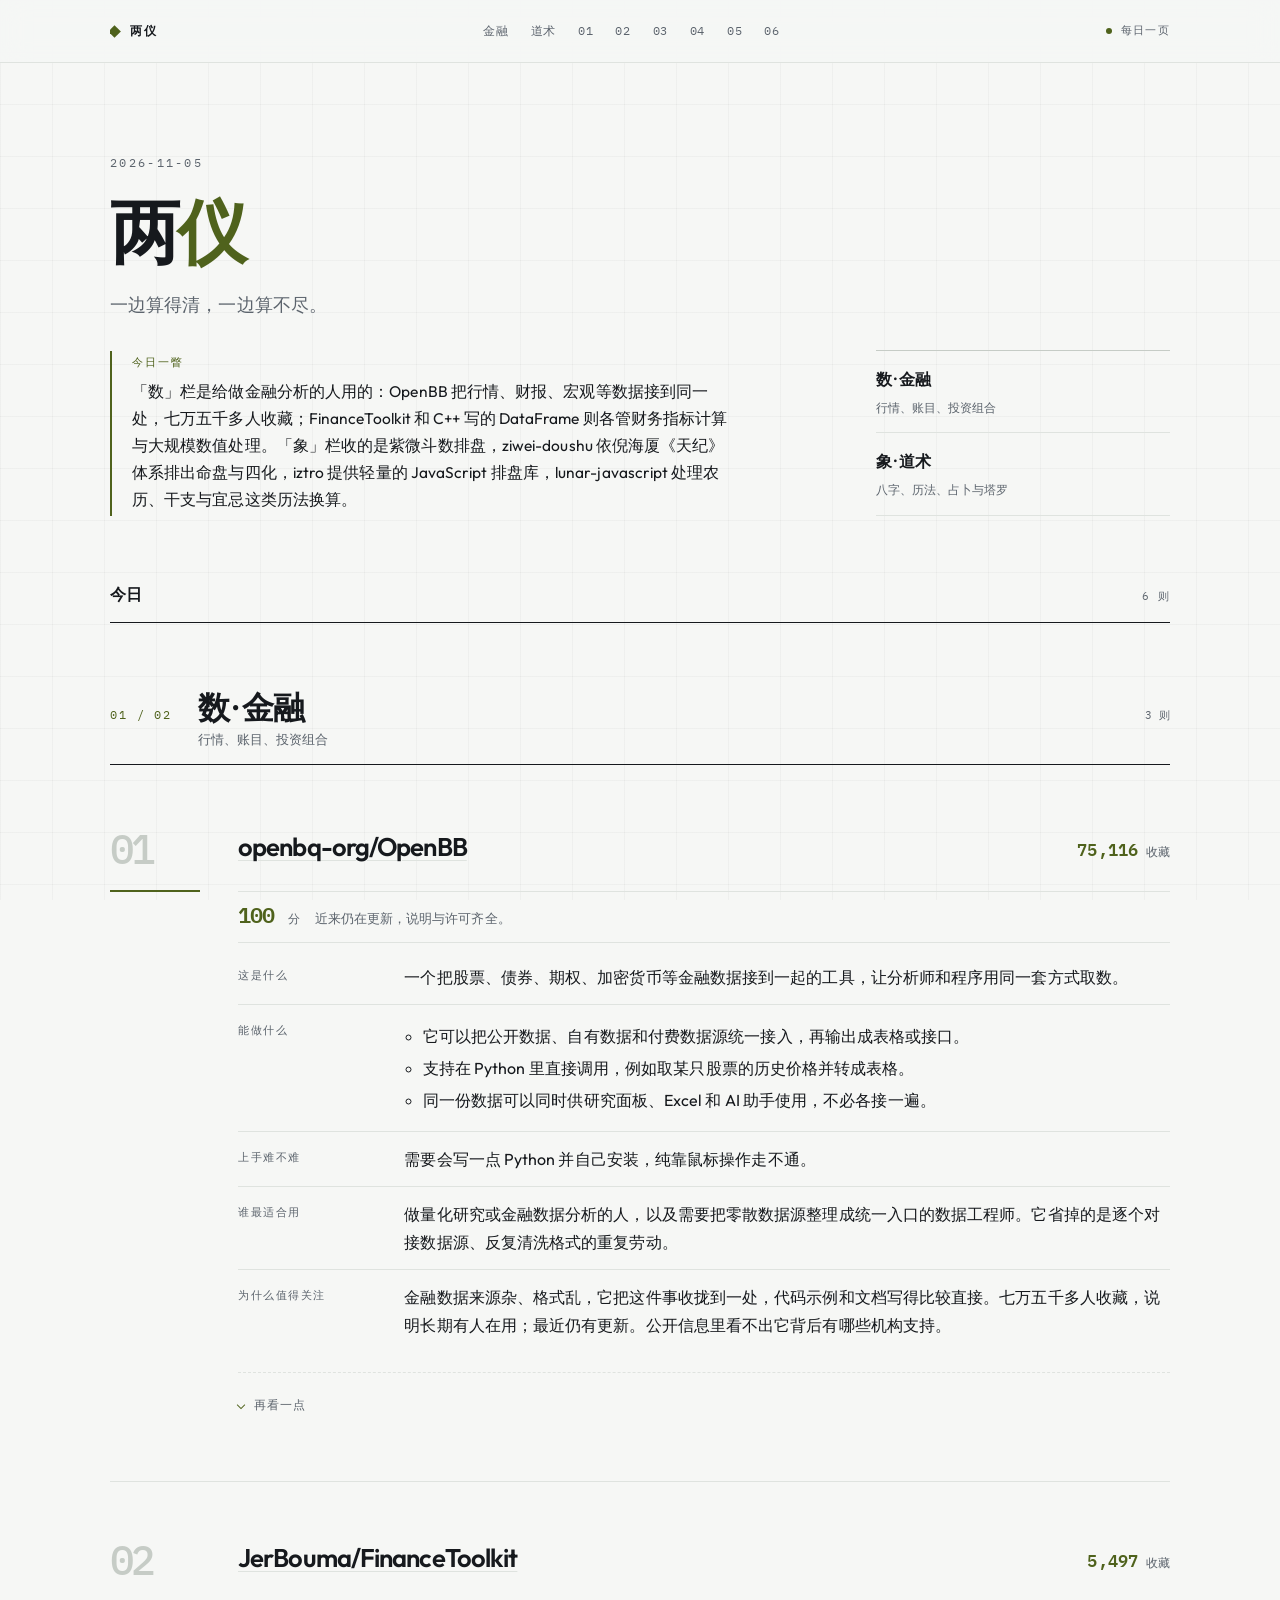
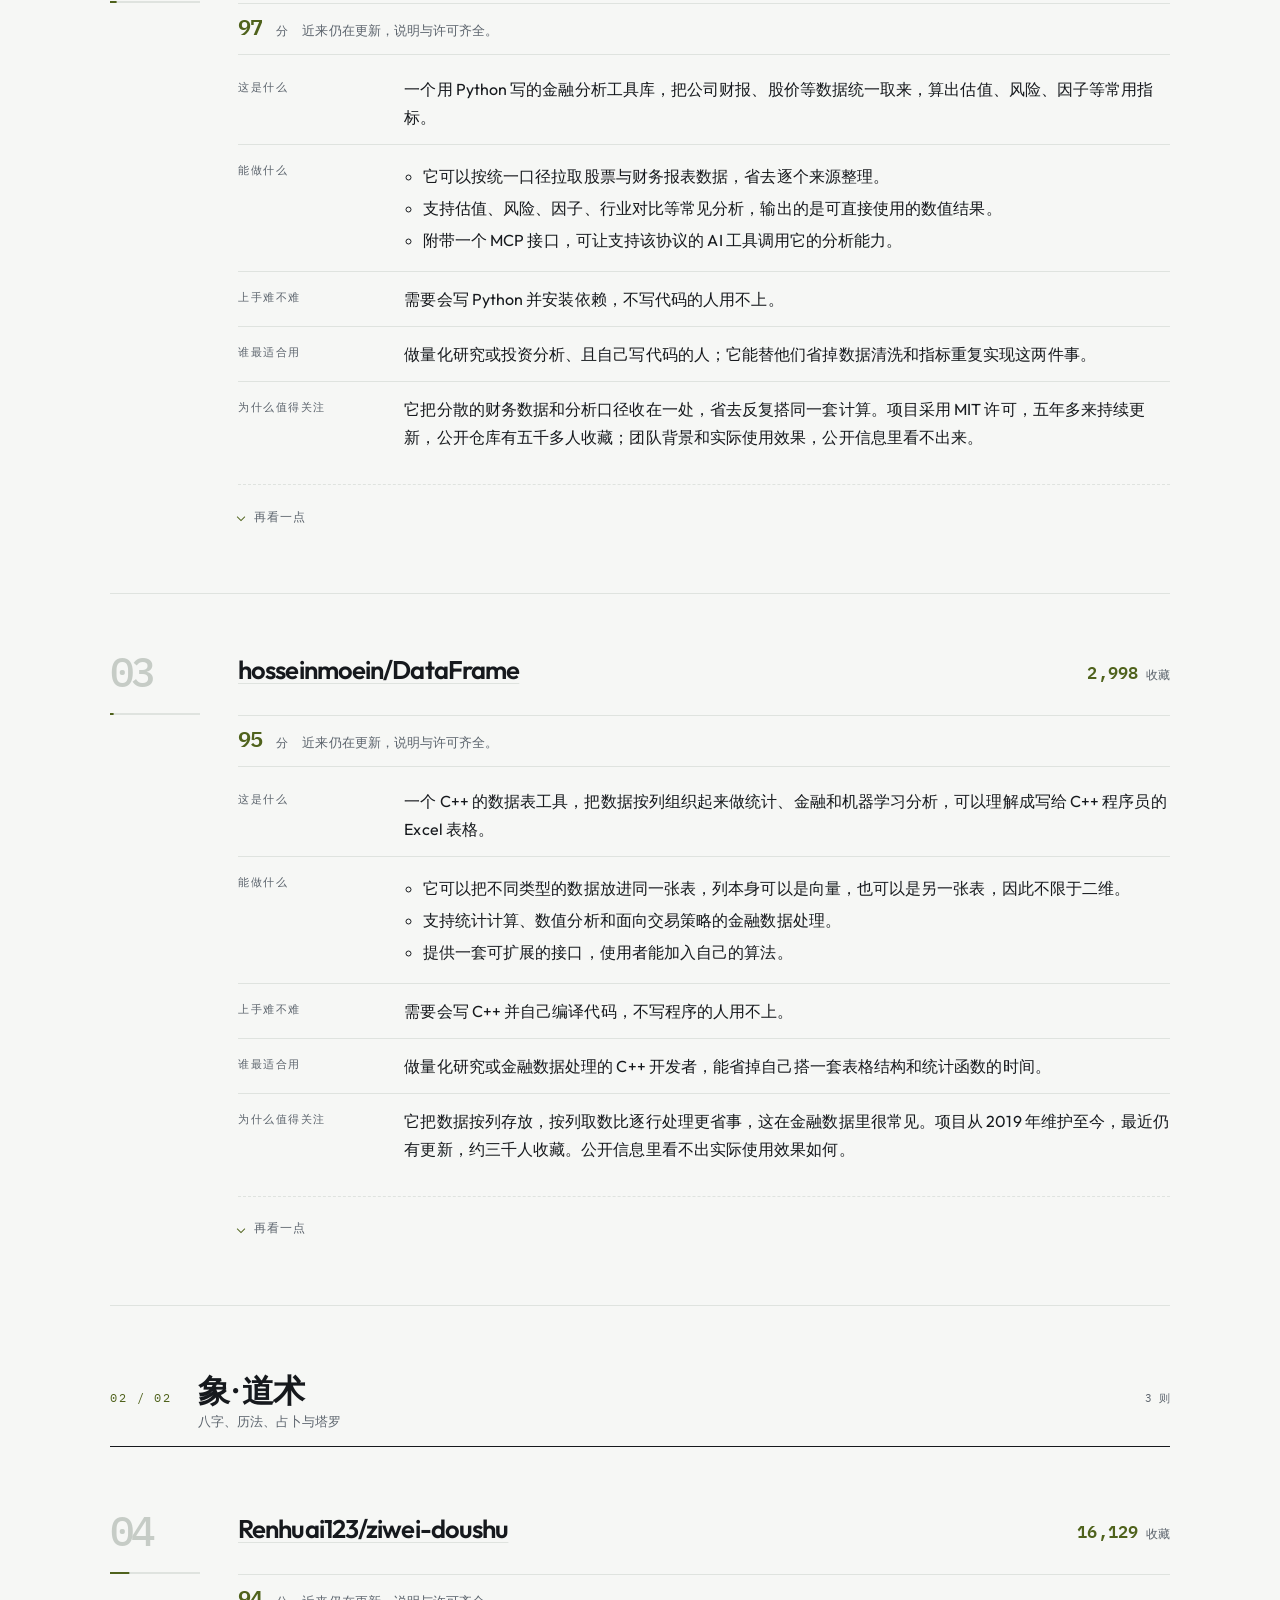
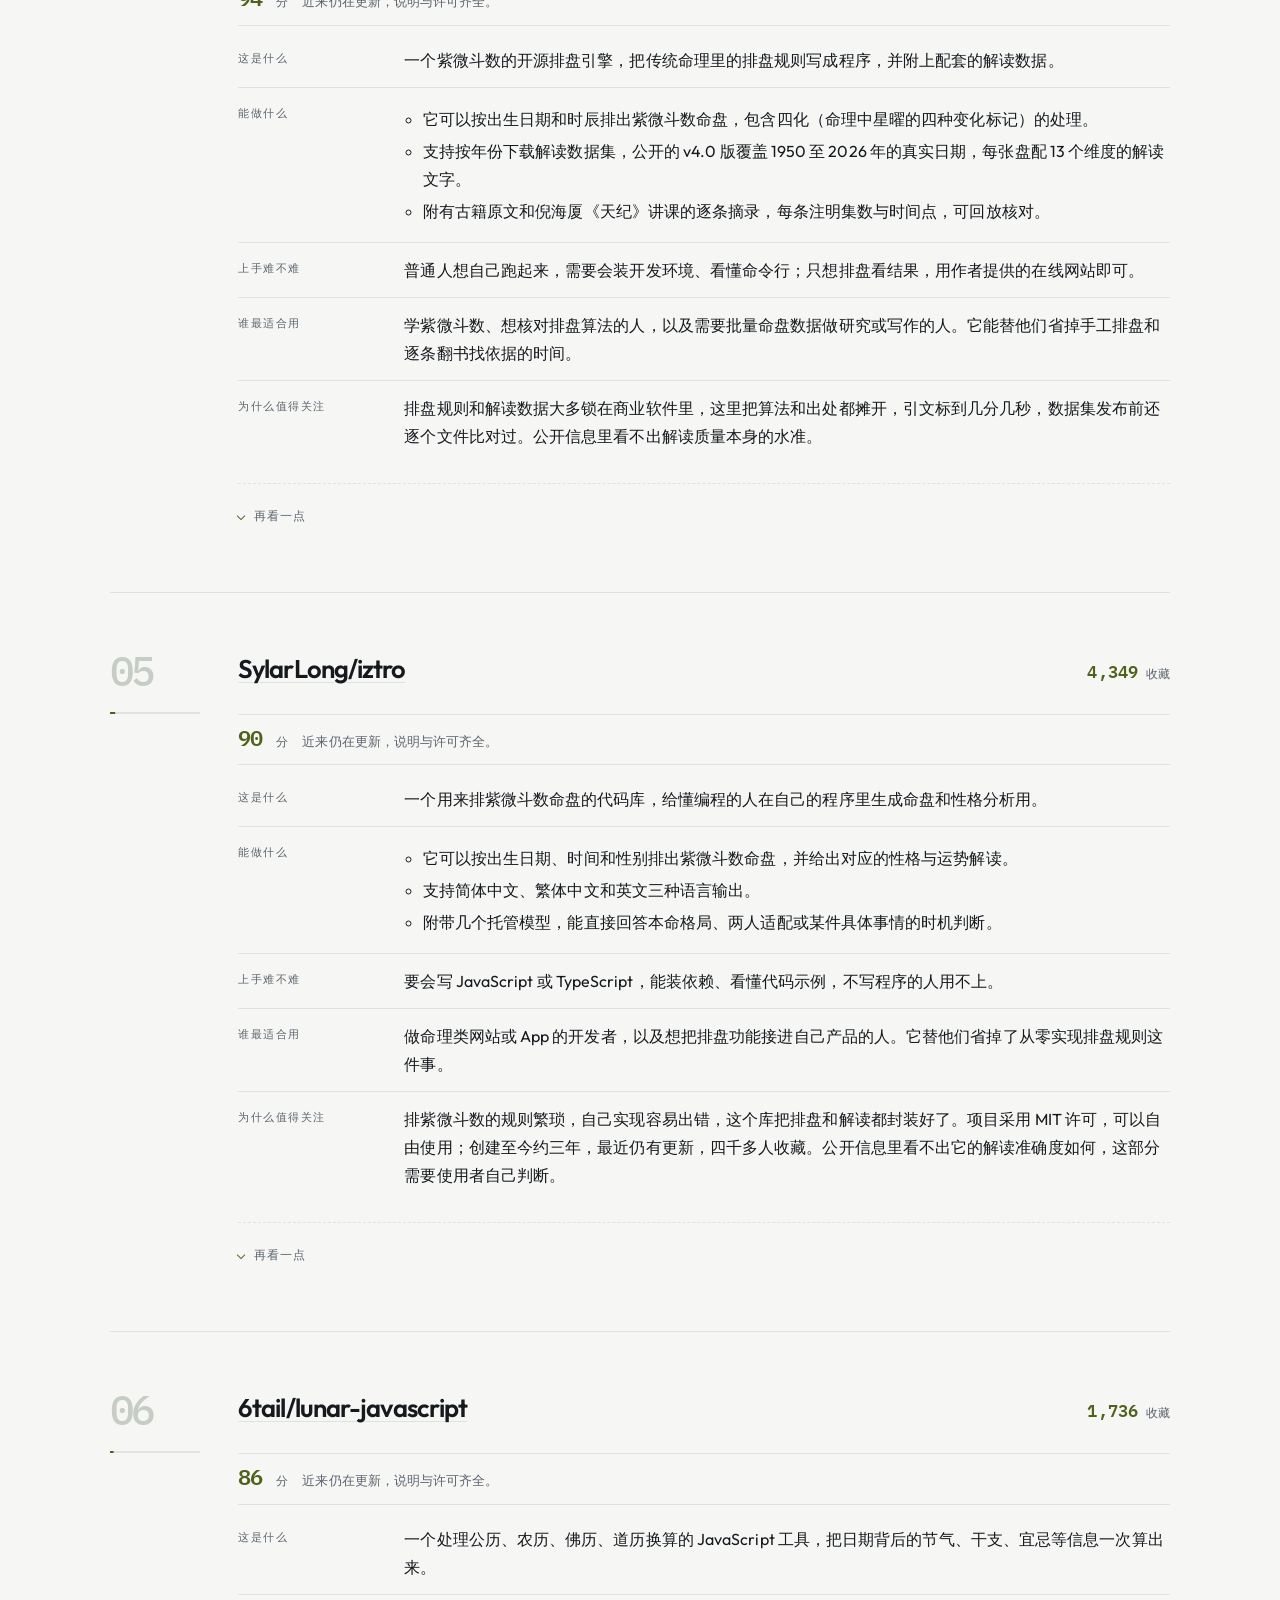
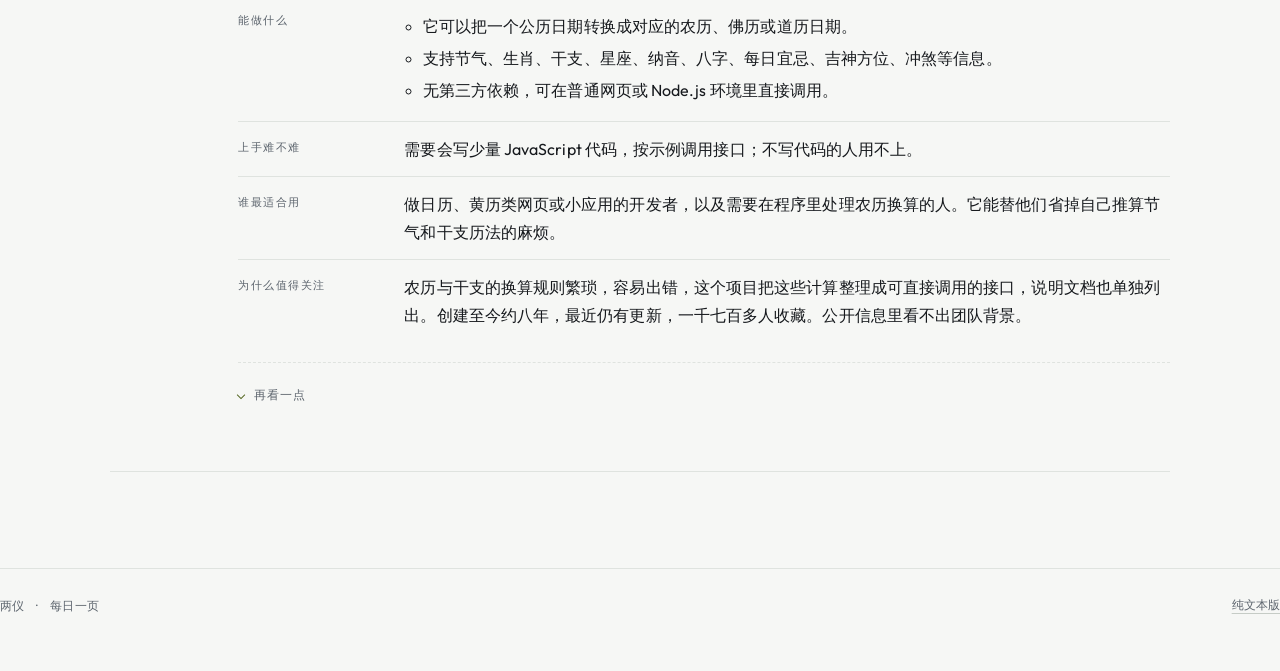
==== commit f54b5e59: "chore: 两仪 · 每日一页 2026-11-05" ====
--- a/docs/index.html
+++ b/docs/index.html
@@ -16,12 +16,12 @@
 </head>
 <body>
 <a class="skip" href="#main">跳到正文</a>
-<header class="topbar"><div class="shell topbar-inner"><a class="brand" href="index.html" title="两仪">两仪</a><nav class="jump" aria-label="栏目导航"><a class="cat-link" href="#cat-finance">金融</a><a class="cat-link" href="#cat-daoshu">道术</a><a class="num-link" href="#p1">01</a><a class="num-link" href="#p2">02</a><a class="num-link" href="#p3">03</a><a class="num-link" href="#p4">04</a><a class="num-link" href="#p5">05</a><a class="num-link" href="#p6">06</a></nav><span class="live"><i aria-hidden="true"></i>每日一页</span></div></header><main class="shell" id="main"><section class="hero"><div class="hero-main"><p class="eyebrow">2026-11-05</p><h1>两<em>仪</em></h1><p class="lede">一边算得清，一边算不尽。</p><div class="overview"><span class="overview-label">今日一瞥</span>「数」栏是给做金融分析的人用的：OpenBB 把行情、财报、宏观等数据接到同一个入口，七万五千多人收藏；FinanceToolkit 和 C++ 的 DataFrame 则分别处理估值、风险这类计算和大体量金融数据。「象」栏收的是紫微斗数排盘：ziwei-doushu 依倪海厦《天纪》体系排出命盘与四化，iztro 是轻量的 JavaScript 排盘库，lunar-javascript 管农历、干支和宜忌这类历法换算。</div></div><aside class="stats" aria-label="两栏"><div class="stat"><span class="stat-k">数</span><span><span class="stat-v">金融</span><span class="stat-u">3 则</span></span></div><div class="stat"><span class="stat-k">象</span><span><span class="stat-v">道术</span><span class="stat-u">3 则</span></span></div><p class="stat-note">共 6 则</p></aside></section><div class="rank-head"><h2 id="ranking-title">今日</h2><span>6 则</span></div><section class="cat" id="cat-finance" aria-labelledby="cat-finance-title"><div class="cat-head"><span class="cat-idx">01 / 02</span><div><h2 id="cat-finance-title">数 · 金融</h2><p>行情、账目、投资组合</p></div><span class="cat-meta">3 则</span></div><ol class="list"><li class="entry" id="p1" aria-labelledby="p1-title" style="--i:0;--pct:1.0000">
+<header class="topbar"><div class="shell topbar-inner"><a class="brand" href="index.html" title="两仪">两仪</a><nav class="jump" aria-label="栏目导航"><a class="cat-link" href="#cat-finance">金融</a><a class="cat-link" href="#cat-daoshu">道术</a><a class="num-link" href="#p1">01</a><a class="num-link" href="#p2">02</a><a class="num-link" href="#p3">03</a><a class="num-link" href="#p4">04</a><a class="num-link" href="#p5">05</a><a class="num-link" href="#p6">06</a></nav><span class="live"><i aria-hidden="true"></i>每日一页</span></div></header><main class="shell" id="main"><section class="hero"><div class="hero-main"><p class="eyebrow">2026-11-05</p><h1>两<em>仪</em></h1><p class="lede">一边算得清，一边算不尽。</p><div class="overview"><span class="overview-label">今日一瞥</span>「数」栏是给做金融分析的人用的：OpenBB 把行情、财报、宏观等数据接到同一处，七万五千多人收藏；FinanceToolkit 和 C++ 写的 DataFrame 则各管财务指标计算与大规模数值处理。「象」栏收的是紫微斗数排盘，ziwei-doushu 依倪海厦《天纪》体系排出命盘与四化，iztro 提供轻量的 JavaScript 排盘库，lunar-javascript 处理农历、干支与宜忌这类历法换算。</div></div><aside class="stats" aria-label="两栏"><div class="stat"><span class="stat-k">数 · 金融</span><span class="stat-note-line">行情、账目、投资组合</span></div><div class="stat"><span class="stat-k">象 · 道术</span><span class="stat-note-line">八字、历法、占卜与塔罗</span></div></aside></section><div class="rank-head"><h2 id="ranking-title">今日</h2><span>6 则</span></div><section class="cat" id="cat-finance" aria-labelledby="cat-finance-title"><div class="cat-head"><span class="cat-idx">01 / 02</span><div><h2 id="cat-finance-title">数 · 金融</h2><p>行情、账目、投资组合</p></div><span class="cat-meta">3 则</span></div><ol class="list"><li class="entry" id="p1" aria-labelledby="p1-title" style="--i:0;--pct:1.0000">
 <div class="entry-rail"><span class="num" aria-hidden="true">01</span><div class="bar" role="img" aria-label="收藏相对值 100%"><i></i></div></div>
 <div class="entry-body">
 <header class="entry-head"><h3 id="p1-title"><a href="https://github.com/openbq-org/OpenBB" target="_blank" rel="noopener" aria-label="在新窗口打开项目页：openbq-org/OpenBB">openbq-org/OpenBB</a></h3><div class="metric"><span class="metric-v">75,116</span><span class="metric-u">收藏</span></div></header>
 <div class="score" aria-label="分数与依据"><span class="score-total">100</span><span class="score-u">分</span><span class="score-note">近来仍在更新，说明与许可齐全。</span></div>
-<div class="summary"><section class="section"><h4>这是什么</h4><p>一个把股票、债券、期权、加密货币等公开和自有数据源统一接入的工具，让同一份数据能同时供 Python 分析、Excel 表格和 AI 助手调用。</p></section><section class="section"><h4>能做什么</h4><ul><li>它可以把不同来源的金融数据整理成统一格式，用几行 Python 代码取出某只股票的历史价格。</li><li>支持把整理好的数据接到 Excel、网页看板或 AI 助手等不同出口，不必为每个出口重做一遍。</li><li>覆盖股票、固定收益、衍生品、宏观经济等多个门类，具体数据源清单在文档里列明。</li></ul></section><section class="section"><h4>上手难不难</h4><p>需要会写一点 Python 并安装软件包，纯靠鼠标操作走不通。</p></section><section class="section"><h4>谁最适合用</h4><p>做量化研究或金融数据分析的人，以及需要把内部数据接到 AI 助手或看板上的数据工程师。它能替他们省掉逐个对接数据源、再为每个前端重复搬运的功夫。</p></section><section class="section"><h4>为什么值得关注</h4><p>金融数据来源杂、格式乱，它把这一层统一起来，换数据源时下游代码不用大改。项目已持续维护近六年，七万五千多人收藏，说明有稳定的实际使用基础。公开信息里看不出它自带哪些具体数据源、各源的授权条件如何，用前需要自己核对。</p></section></div>
+<div class="summary"><section class="section"><h4>这是什么</h4><p>一个把股票、债券、期权、加密货币等金融数据接到一起的工具，让分析师和程序用同一套方式取数。</p></section><section class="section"><h4>能做什么</h4><ul><li>它可以把公开数据、自有数据和付费数据源统一接入，再输出成表格或接口。</li><li>支持在 Python 里直接调用，例如取某只股票的历史价格并转成表格。</li><li>同一份数据可以同时供研究面板、Excel 和 AI 助手使用，不必各接一遍。</li></ul></section><section class="section"><h4>上手难不难</h4><p>需要会写一点 Python 并自己安装，纯靠鼠标操作走不通。</p></section><section class="section"><h4>谁最适合用</h4><p>做量化研究或金融数据分析的人，以及需要把零散数据源整理成统一入口的数据工程师。它省掉的是逐个对接数据源、反复清洗格式的重复劳动。</p></section><section class="section"><h4>为什么值得关注</h4><p>金融数据来源杂、格式乱，它把这件事收拢到一处，代码示例和文档写得比较直接。七万五千多人收藏，说明长期有人在用；最近仍有更新。公开信息里看不出它背后有哪些机构支持。</p></section></div>
 <details class="tech"><summary>再看一点</summary>
 <ul class="facts"><li><a href="https://github.com/openbq-org/OpenBB" target="_blank" rel="noopener">去项目页看看</a></li><li>Python　·　被复制 7,847 次　·　Other</li><li>标签：ai, crypto, derivatives, economics, equity, finance, fixed-income, machine-learning, openbb, options, python, quantitative-finance, stocks</li></ul></details>
 </div></li><li class="entry" id="p2" aria-labelledby="p2-title" style="--i:1;--pct:0.0732">
@@ -29,7 +29,7 @@
 <div class="entry-body">
 <header class="entry-head"><h3 id="p2-title"><a href="https://github.com/JerBouma/FinanceToolkit" target="_blank" rel="noopener" aria-label="在新窗口打开项目页：JerBouma/FinanceToolkit">JerBouma/FinanceToolkit</a></h3><div class="metric"><span class="metric-v">5,497</span><span class="metric-u">收藏</span></div></header>
 <div class="score" aria-label="分数与依据"><span class="score-total">97</span><span class="score-u">分</span><span class="score-note">近来仍在更新，说明与许可齐全。</span></div>
-<div class="summary"><section class="section"><h4>这是什么</h4><p>一个用 Python 编写的金融分析工具，把股票行情、财报和估值指标统一取数并计算，省去自己拼数据源和公式的功夫。</p></section><section class="section"><h4>能做什么</h4><p>它可以按公司或行业批量拉取财务数据，算出常见的估值与风险指标。</p><p>支持对多只股票做横向对比和因子分析。</p><p>附带一个 MCP 接口，能让 AI 助手直接调用它的数据。</p></section><section class="section"><h4>上手难不难</h4><p>需要会写一点 Python 并安装运行环境，纯靠鼠标操作走不通。</p></section><section class="section"><h4>谁最适合用</h4><p>做量化研究或投资分析的人，以及需要反复核对财报数字的学生和研究员。它替他们省掉的是从多个来源收集数据、再手工对齐口径的时间。</p></section><section class="section"><h4>为什么值得关注</h4><p>金融数据工具常把计算过程藏起来，它强调计算透明，结果可以逐项追溯。项目已持续维护七年多，说明写得清楚，五千多人收藏。公开信息里看不出它背后的团队背景。</p></section></div>
+<div class="summary"><section class="section"><h4>这是什么</h4><p>一个用 Python 写的金融分析工具库，把公司财报、股价等数据统一取来，算出估值、风险、因子等常用指标。</p></section><section class="section"><h4>能做什么</h4><ul><li>它可以按统一口径拉取股票与财务报表数据，省去逐个来源整理。</li><li>支持估值、风险、因子、行业对比等常见分析，输出的是可直接使用的数值结果。</li><li>附带一个 MCP 接口，可让支持该协议的 AI 工具调用它的分析能力。</li></ul></section><section class="section"><h4>上手难不难</h4><p>需要会写 Python 并安装依赖，不写代码的人用不上。</p></section><section class="section"><h4>谁最适合用</h4><p>做量化研究或投资分析、且自己写代码的人；它能替他们省掉数据清洗和指标重复实现这两件事。</p></section><section class="section"><h4>为什么值得关注</h4><p>它把分散的财务数据和分析口径收在一处，省去反复搭同一套计算。项目采用 MIT 许可，五年多来持续更新，公开仓库有五千多人收藏；团队背景和实际使用效果，公开信息里看不出来。</p></section></div>
 <details class="tech"><summary>再看一点</summary>
 <ul class="facts"><li><a href="https://github.com/JerBouma/FinanceToolkit" target="_blank" rel="noopener">去项目页看看</a></li><li>Python　·　被复制 645 次　·　MIT License</li><li>标签：algorithmic-trading, equities, factor-analysis, finance, financial-analysis, financial-data, financial-statements, fundamental-analysis, fundamentals, market-data, mcp-server, performance-analysis, python, quantitative-analysis, quantitative-finance, risk-management, sector-analysis, stock-data, technical-analysis, valuation</li></ul></details>
 </div></li><li class="entry" id="p3" aria-labelledby="p3-title" style="--i:2;--pct:0.0400">
@@ -37,7 +37,7 @@
 <div class="entry-body">
 <header class="entry-head"><h3 id="p3-title"><a href="https://github.com/hosseinmoein/DataFrame" target="_blank" rel="noopener" aria-label="在新窗口打开项目页：hosseinmoein/DataFrame">hosseinmoein/DataFrame</a></h3><div class="metric"><span class="metric-v">2,998</span><span class="metric-u">收藏</span></div></header>
 <div class="score" aria-label="分数与依据"><span class="score-total">95</span><span class="score-u">分</span><span class="score-note">近来仍在更新，说明与许可齐全。</span></div>
-<div class="summary"><section class="section"><h4>这是什么</h4><p>一个用 C++ 写的数据表工具，把数据按列组织起来做统计分析、金融计算和机器学习，概念上接近 Excel 表格或数据库表。</p></section><section class="section"><h4>能做什么</h4><ul><li>它可以存放任意类型的列，列本身也可以是另一张表，因此数据不限于二维。</li><li>支持统计、数值分析和金融时间序列相关的计算，并提供接口让使用者加入自己的算法。</li><li>按列访问和运算，比逐行处理更直接。</li></ul></section><section class="section"><h4>上手难不难</h4><p>需要会写 C++ 并自行编译，不懂编程的人基本用不上。</p></section><section class="section"><h4>谁最适合用</h4><p>写 C++ 的量化研究者和做高频或大数据的工程师，替他们省掉在 C++ 里自己搭一套表格结构和统计函数的时间。</p></section><section class="section"><h4>为什么值得关注</h4><p>C++ 里做数据分析的选择一直不多，多数人只能转去 Python。这个项目维护了九年，最近仍在更新，约三千人收藏；公开信息里看不出使用者的实际反馈。</p></section></div>
+<div class="summary"><section class="section"><h4>这是什么</h4><p>一个 C++ 的数据表工具，把数据按列组织起来做统计、金融和机器学习分析，可以理解成写给 C++ 程序员的 Excel 表格。</p></section><section class="section"><h4>能做什么</h4><ul><li>它可以把不同类型的数据放进同一张表，列本身可以是向量，也可以是另一张表，因此不限于二维。</li><li>支持统计计算、数值分析和面向交易策略的金融数据处理。</li><li>提供一套可扩展的接口，使用者能加入自己的算法。</li></ul></section><section class="section"><h4>上手难不难</h4><p>需要会写 C++ 并自己编译代码，不写程序的人用不上。</p></section><section class="section"><h4>谁最适合用</h4><p>做量化研究或金融数据处理的 C++ 开发者，能省掉自己搭一套表格结构和统计函数的时间。</p></section><section class="section"><h4>为什么值得关注</h4><p>它把数据按列存放，按列取数比逐行处理更省事，这在金融数据里很常见。项目从 2019 年维护至今，最近仍有更新，约三千人收藏。公开信息里看不出实际使用效果如何。</p></section></div>
 <details class="tech"><summary>再看一点</summary>
 <ul class="facts"><li><a href="https://github.com/hosseinmoein/DataFrame" target="_blank" rel="noopener">去项目页看看</a></li><li>C++　·　被复制 363 次　·　BSD 3-Clause &quot;New&quot; or &quot;Revised&quot; License</li><li>标签：ai, cpp, data-analysis, data-science, dataframe, financial-data-analysis, financial-engineering, large-data, machine-learning, multidimensional-data, numerical-analysis, statistical, statistical-analysis, tensor, tensorboard, trading-algorithms, trading-strategies</li></ul></details>
 </div></li></ol></section><section class="cat" id="cat-daoshu" aria-labelledby="cat-daoshu-title"><div class="cat-head"><span class="cat-idx">02 / 02</span><div><h2 id="cat-daoshu-title">象 · 道术</h2><p>八字、历法、占卜与塔罗</p></div><span class="cat-meta">3 则</span></div><ol class="list"><li class="entry" id="p4" aria-labelledby="p4-title" style="--i:3;--pct:0.2147">
@@ -45,7 +45,7 @@
 <div class="entry-body">
 <header class="entry-head"><h3 id="p4-title"><a href="https://github.com/Renhuai123/ziwei-doushu" target="_blank" rel="noopener" aria-label="在新窗口打开项目页：Renhuai123/ziwei-doushu">Renhuai123/ziwei-doushu</a></h3><div class="metric"><span class="metric-v">16,129</span><span class="metric-u">收藏</span></div></header>
 <div class="score" aria-label="分数与依据"><span class="score-total">94</span><span class="score-u">分</span><span class="score-note">近来仍在更新，说明与许可齐全。</span></div>
-<div class="summary"><section class="section"><h4>这是什么</h4><p>一个开源的紫微斗数排盘引擎，把传统命理的排盘规则写成程序，供人查盘、研究或做自己的应用。</p></section><section class="section"><h4>能做什么</h4><ul><li>它可以按出生日期和时辰排出紫微斗数命盘，包含四化（命盘里星曜的四种变化标记）和常见格局判断。</li><li>支持查阅古籍原文，并附有倪海厦《天纪》讲课中与紫微斗数相关的原话摘录，标注了集数和时间点。</li><li>附带一份公开的解读数据集，按年份打包，可以只下载自己需要的部分。</li></ul></section><section class="section"><h4>上手难不难</h4><p>普通使用者直接用在线的排盘页面即可；想自己跑代码或使用数据集，需要会一点命令行和开发环境。</p></section><section class="section"><h4>谁最适合用</h4><p>学紫微斗数、想核对排盘结果的人，以及想在自己程序里接入排盘功能的开发者。前者省去手工推盘的麻烦，后者省去从头写算法的功夫。</p></section><section class="section"><h4>为什么值得关注</h4><p>排盘规则长期散落在书和口传里，这里把它写成了可查、可复现的代码，讲课原话也逐条标了出处。项目创建半年左右，已有一万六千多人收藏，代码用 MIT 许可，公开信息里看不出背后有什么机构。</p></section></div>
+<div class="summary"><section class="section"><h4>这是什么</h4><p>一个紫微斗数的开源排盘引擎，把传统命理里的排盘规则写成程序，并附上配套的解读数据。</p></section><section class="section"><h4>能做什么</h4><ul><li>它可以按出生日期和时辰排出紫微斗数命盘，包含四化（命理中星曜的四种变化标记）的处理。</li><li>支持按年份下载解读数据集，公开的 v4.0 版覆盖 1950 至 2026 年的真实日期，每张盘配 13 个维度的解读文字。</li><li>附有古籍原文和倪海厦《天纪》讲课的逐条摘录，每条注明集数与时间点，可回放核对。</li></ul></section><section class="section"><h4>上手难不难</h4><p>普通人想自己跑起来，需要会装开发环境、看懂命令行；只想排盘看结果，用作者提供的在线网站即可。</p></section><section class="section"><h4>谁最适合用</h4><p>学紫微斗数、想核对排盘算法的人，以及需要批量命盘数据做研究或写作的人。它能替他们省掉手工排盘和逐条翻书找依据的时间。</p></section><section class="section"><h4>为什么值得关注</h4><p>排盘规则和解读数据大多锁在商业软件里，这里把算法和出处都摊开，引文标到几分几秒，数据集发布前还逐个文件比对过。公开信息里看不出解读质量本身的水准。</p></section></div>
 <details class="tech"><summary>再看一点</summary>
 <ul class="facts"><li><a href="https://github.com/Renhuai123/ziwei-doushu" target="_blank" rel="noopener">去项目页看看</a></li><li>TypeScript　·　被复制 3,127 次　·　MIT License</li><li>标签：bazi, chinese-astrology, divination, fortune-telling, nextjs, open-source, purple-star-astrology, typescript, zi-wei-dou-shu, ziwei-doushu</li></ul></details>
 </div></li><li class="entry" id="p5" aria-labelledby="p5-title" style="--i:4;--pct:0.0579">
@@ -53,7 +53,7 @@
 <div class="entry-body">
 <header class="entry-head"><h3 id="p5-title"><a href="https://github.com/SylarLong/iztro" target="_blank" rel="noopener" aria-label="在新窗口打开项目页：SylarLong/iztro">SylarLong/iztro</a></h3><div class="metric"><span class="metric-v">4,349</span><span class="metric-u">收藏</span></div></header>
 <div class="score" aria-label="分数与依据"><span class="score-total">90</span><span class="score-u">分</span><span class="score-note">近来仍在更新，说明与许可齐全。</span></div>
-<div class="summary"><section class="section"><h4>这是什么</h4><p>一个用代码生成紫微斗数命盘的工具库，面向开发者，把出生信息换算成排盘结果。</p></section><section class="section"><h4>能做什么</h4><ul><li>它可以按出生日期、时间、性别生成紫微斗数的命盘，并给出对应的性格与运势解读。</li><li>支持简体中文、繁体中文和英文三种语言的输出。</li><li>附带几个托管模型，能针对具体问题做解读，其中奇门部分不需要出生信息。</li></ul></section><section class="section"><h4>上手难不难</h4><p>普通人不装开发环境、不写代码就用不了，它本身是给程序调用的库，不是现成软件。</p></section><section class="section"><h4>谁最适合用</h4><p>做命理类网站或应用的开发者，以及想在自己的程序里加入排盘功能的人。它能替他们省掉从头实现排盘规则这件事。</p></section><section class="section"><h4>为什么值得关注</h4><p>紫微斗数的排盘规则繁琐，把它做成可调用的库，等于把这块基础工作固定下来。项目采用 MIT 许可，可以自由使用；创建至今约三年，最近仍有更新，四千多人收藏。公开信息里看不出团队背景和实际使用效果。</p></section></div>
+<div class="summary"><section class="section"><h4>这是什么</h4><p>一个用来排紫微斗数命盘的代码库，给懂编程的人在自己的程序里生成命盘和性格分析用。</p></section><section class="section"><h4>能做什么</h4><ul><li>它可以按出生日期、时间和性别排出紫微斗数命盘，并给出对应的性格与运势解读。</li><li>支持简体中文、繁体中文和英文三种语言输出。</li><li>附带几个托管模型，能直接回答本命格局、两人适配或某件具体事情的时机判断。</li></ul></section><section class="section"><h4>上手难不难</h4><p>要会写 JavaScript 或 TypeScript，能装依赖、看懂代码示例，不写程序的人用不上。</p></section><section class="section"><h4>谁最适合用</h4><p>做命理类网站或 App 的开发者，以及想把排盘功能接进自己产品的人。它替他们省掉了从零实现排盘规则这件事。</p></section><section class="section"><h4>为什么值得关注</h4><p>排紫微斗数的规则繁琐，自己实现容易出错，这个库把排盘和解读都封装好了。项目采用 MIT 许可，可以自由使用；创建至今约三年，最近仍有更新，四千多人收藏。公开信息里看不出它的解读准确度如何，这部分需要使用者自己判断。</p></section></div>
 <details class="tech"><summary>再看一点</summary>
 <ul class="facts"><li><a href="https://github.com/SylarLong/iztro" target="_blank" rel="noopener">去项目页看看</a></li><li>TypeScript　·　被复制 702 次　·　MIT License</li><li>标签：astrolabe, astrology, chinese-astrology, horoscope, iztro, natal-chart, typescript, ziwei, ziweidoushu</li></ul></details>
 </div></li><li class="entry" id="p6" aria-labelledby="p6-title" style="--i:5;--pct:0.0400">
@@ -61,7 +61,7 @@
 <div class="entry-body">
 <header class="entry-head"><h3 id="p6-title"><a href="https://github.com/6tail/lunar-javascript" target="_blank" rel="noopener" aria-label="在新窗口打开项目页：6tail/lunar-javascript">6tail/lunar-javascript</a></h3><div class="metric"><span class="metric-v">1,736</span><span class="metric-u">收藏</span></div></header>
 <div class="score" aria-label="分数与依据"><span class="score-total">86</span><span class="score-u">分</span><span class="score-note">近来仍在更新，说明与许可齐全。</span></div>
-<div class="summary"><section class="section"><h4>这是什么</h4><p>一个处理公历、农历和黄历信息的程序库，供开发者在自己的网页或软件里调用。</p></section><section class="section"><h4>能做什么</h4><ul><li>它可以把一个公历日期换算成农历，并给出干支、生肖、节气、星座等信息。</li><li>支持每日宜忌、吉神方位、冲煞、八字、五行这类传统历法内容。</li><li>还能算佛历、道历和节假日，输出结果是一段完整的文字。</li></ul></section><section class="section"><h4>上手难不难</h4><p>需要会写代码，按文档调用它的接口；普通人不装开发环境用不上。</p></section><section class="section"><h4>谁最适合用</h4><p>做日历、命理或传统文化类应用的开发者，能省掉自己推算农历和节气的功夫。</p></section><section class="section"><h4>为什么值得关注</h4><p>农历换算规则繁琐，闰月、节气交界都容易出错，它把这些整理成可以直接调用的结果。项目维护了八年多，最近仍有更新，说明写得清楚、有人在用。公开信息里看不出它的推算依据来自哪套历法标准。</p></section></div>
+<div class="summary"><section class="section"><h4>这是什么</h4><p>一个处理公历、农历、佛历、道历换算的 JavaScript 工具，把日期背后的节气、干支、宜忌等信息一次算出来。</p></section><section class="section"><h4>能做什么</h4><ul><li>它可以把一个公历日期转换成对应的农历、佛历或道历日期。</li><li>支持节气、生肖、干支、星座、纳音、八字、每日宜忌、吉神方位、冲煞等信息。</li><li>无第三方依赖，可在普通网页或 Node.js 环境里直接调用。</li></ul></section><section class="section"><h4>上手难不难</h4><p>需要会写少量 JavaScript 代码，按示例调用接口；不写代码的人用不上。</p></section><section class="section"><h4>谁最适合用</h4><p>做日历、黄历类网页或小应用的开发者，以及需要在程序里处理农历换算的人。它能替他们省掉自己推算节气和干支历法的麻烦。</p></section><section class="section"><h4>为什么值得关注</h4><p>农历与干支的换算规则繁琐，容易出错，这个项目把这些计算整理成可直接调用的接口，说明文档也单独列出。创建至今约八年，最近仍有更新，一千七百多人收藏。公开信息里看不出团队背景。</p></section></div>
 <details class="tech"><summary>再看一点</summary>
 <ul class="facts"><li><a href="https://github.com/6tail/lunar-javascript" target="_blank" rel="noopener">去项目页看看</a></li><li>JavaScript　·　被复制 301 次　·　MIT License</li><li>标签：calendar, javascript, lunar</li></ul></details>
 </div></li></ol></section><nav class="pager" aria-label="前后页"><span></span></nav></main><footer><div>两仪　·　每日一页</div><div class="tools"><a href="posts/2026-11-05.md">纯文本版</a></div></footer></body></html>
--- a/docs/style.css
+++ b/docs/style.css
@@ -32,8 +32,8 @@
 .skip{position:absolute;left:-9999px;top:0;background:var(--surface);
  padding:12px 18px;z-index:60;border:1px solid var(--line-2)}
 .skip:focus{left:16px;top:16px}
-.mono,.num,.metric,.stat-v,.eyebrow,.tag,.jump,.live,.facts,.archive,.tools,
-.rank-head span,.stat-note,.pager,.cat-idx,.cat-meta,
+.mono,.num,.metric,.eyebrow,.tag,.jump,.live,.facts,.archive,.tools,
+.rank-head span,.pager,.cat-idx,.cat-meta,
 .score-total,.score-u{font-family:var(--font-m);font-variant-numeric:tabular-nums}
 
 /* 顶栏：细线 + 期数锚点 + 状态点 */
@@ -76,12 +76,11 @@
 .overview-label{display:block;font-family:var(--font-m);font-size:.68rem;
  letter-spacing:.18em;text-transform:uppercase;color:var(--accent);margin-bottom:6px}
 .stats{border-top:1px solid var(--line-2)}
-.stat{display:grid;grid-template-columns:1fr auto;align-items:baseline;
- padding:13px 0;border-bottom:1px solid var(--line)}
-.stat-k{font-size:.82rem;color:var(--muted)}
-.stat-v{font-size:clamp(1.35rem,2.2vw,1.8rem);font-weight:600;letter-spacing:-.04em}
-.stat-u{font-size:.76rem;color:var(--muted);margin-left:7px}
-.stat-note{font-size:.72rem;color:var(--muted);margin:14px 0 0;line-height:1.6}
+.stat{padding:14px 0;border-bottom:1px solid var(--line)}
+.stat-k{display:block;font-size:1.02rem;font-weight:600;letter-spacing:-.02em;
+ color:var(--ink)}
+.stat-note-line{display:block;font-size:.78rem;color:var(--muted);line-height:1.65;
+ margin-top:4px}
 
 /* 双分类分栏：每类一条粗线标题，栏内沿用细线榜单 */
 .cat{margin:clamp(36px,5vw,66px) 0 0;scroll-margin-top:84px}
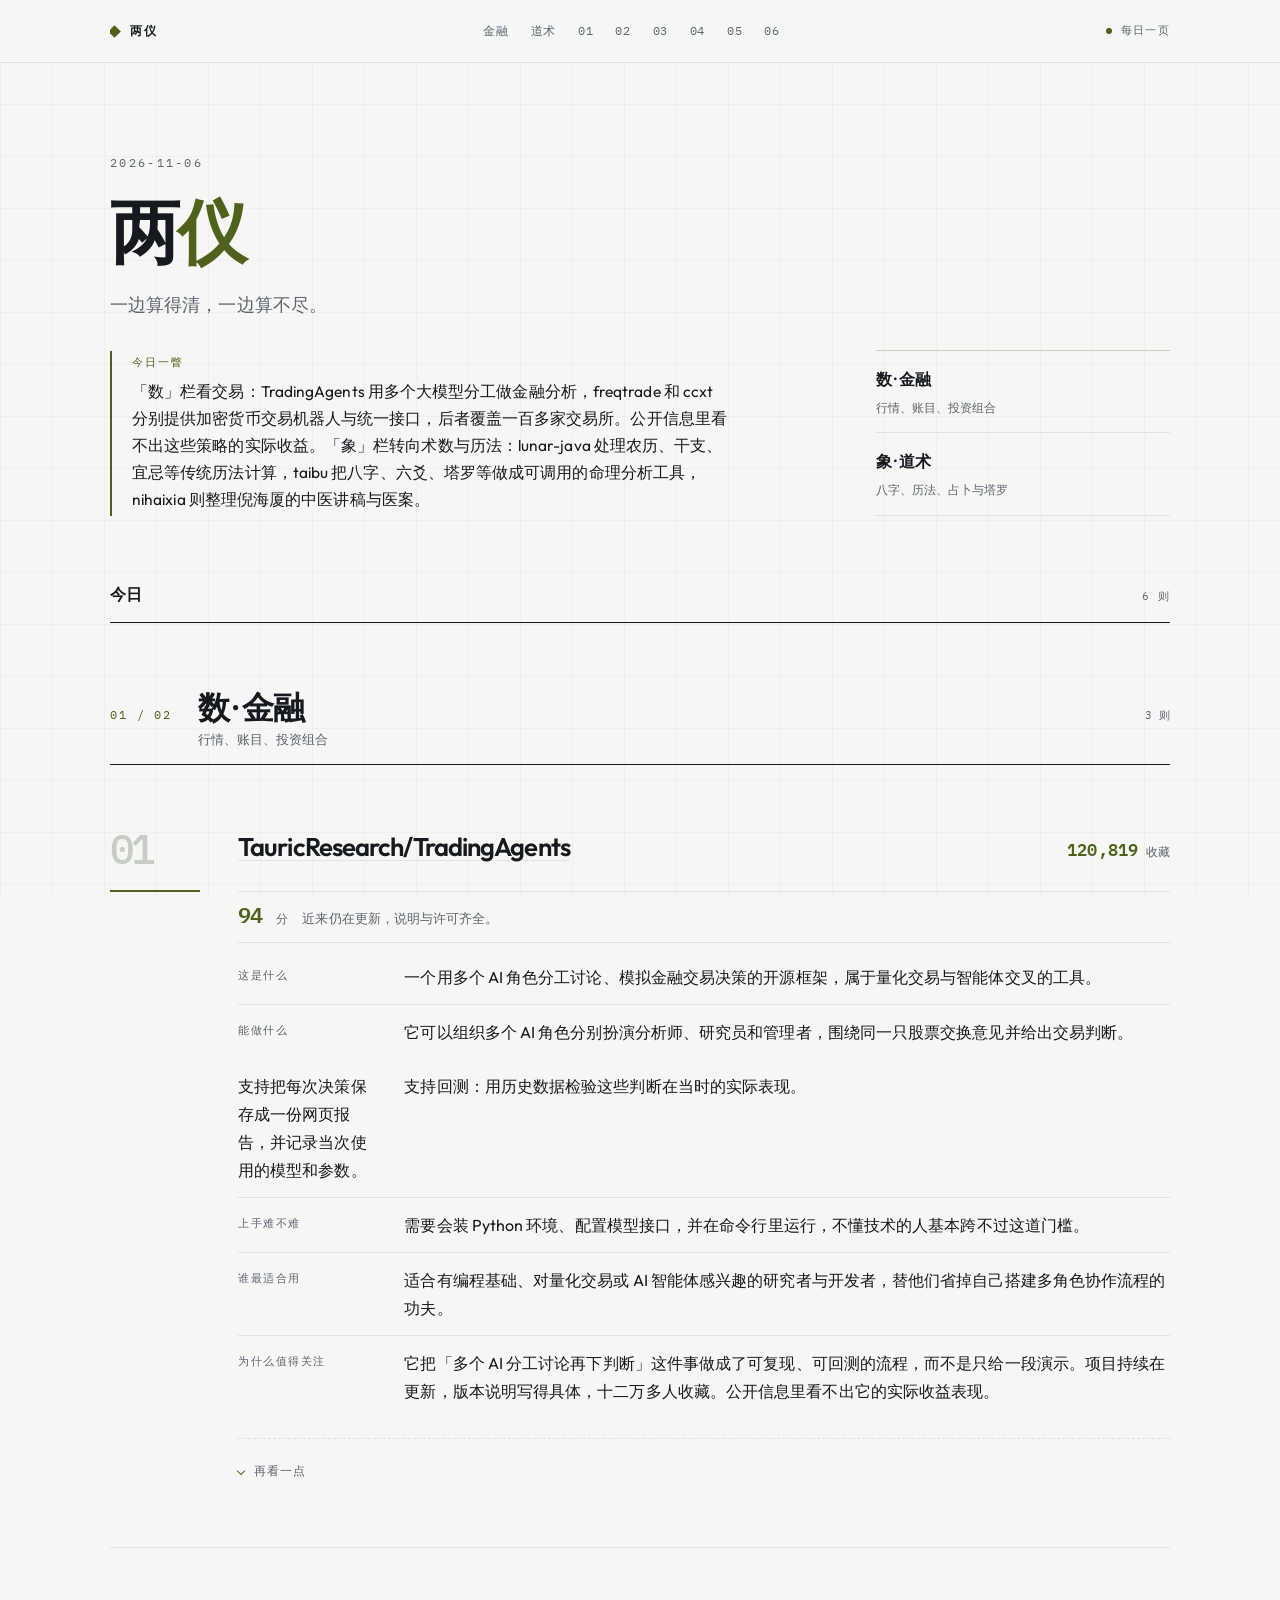
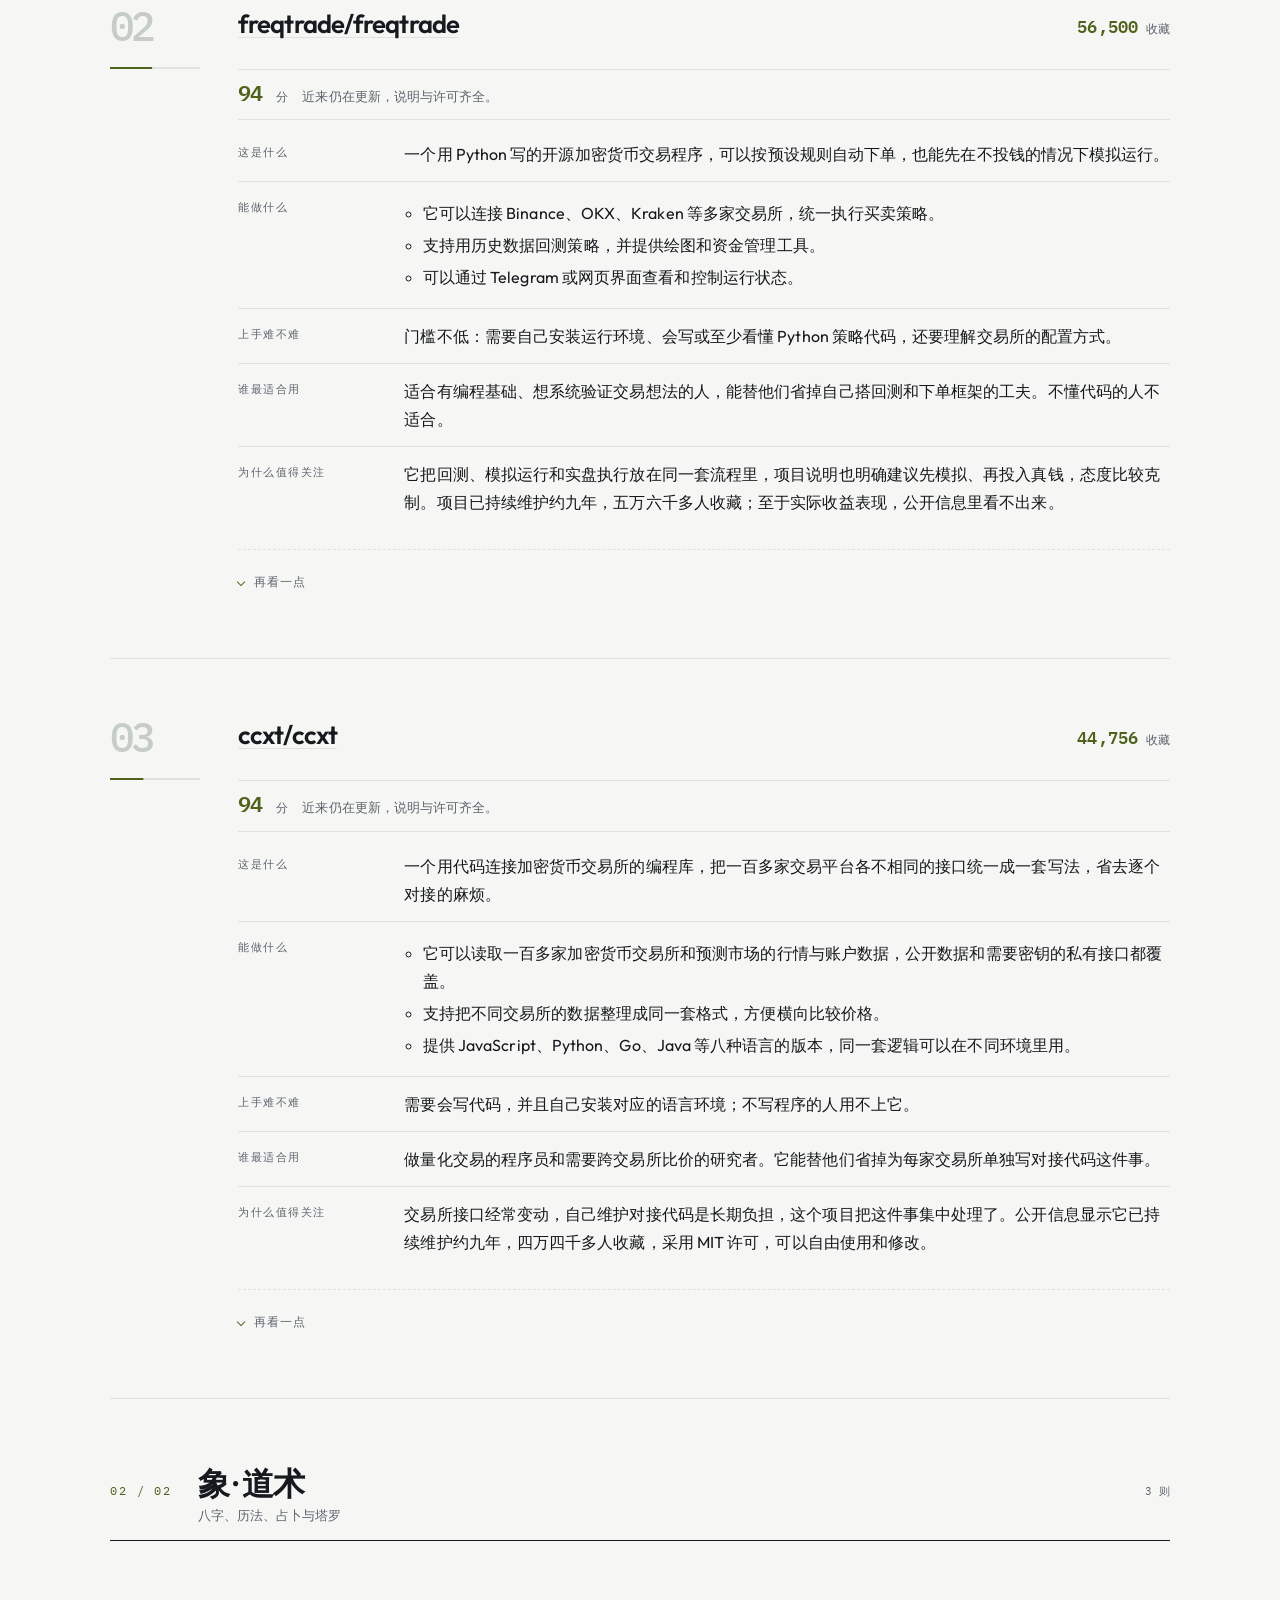
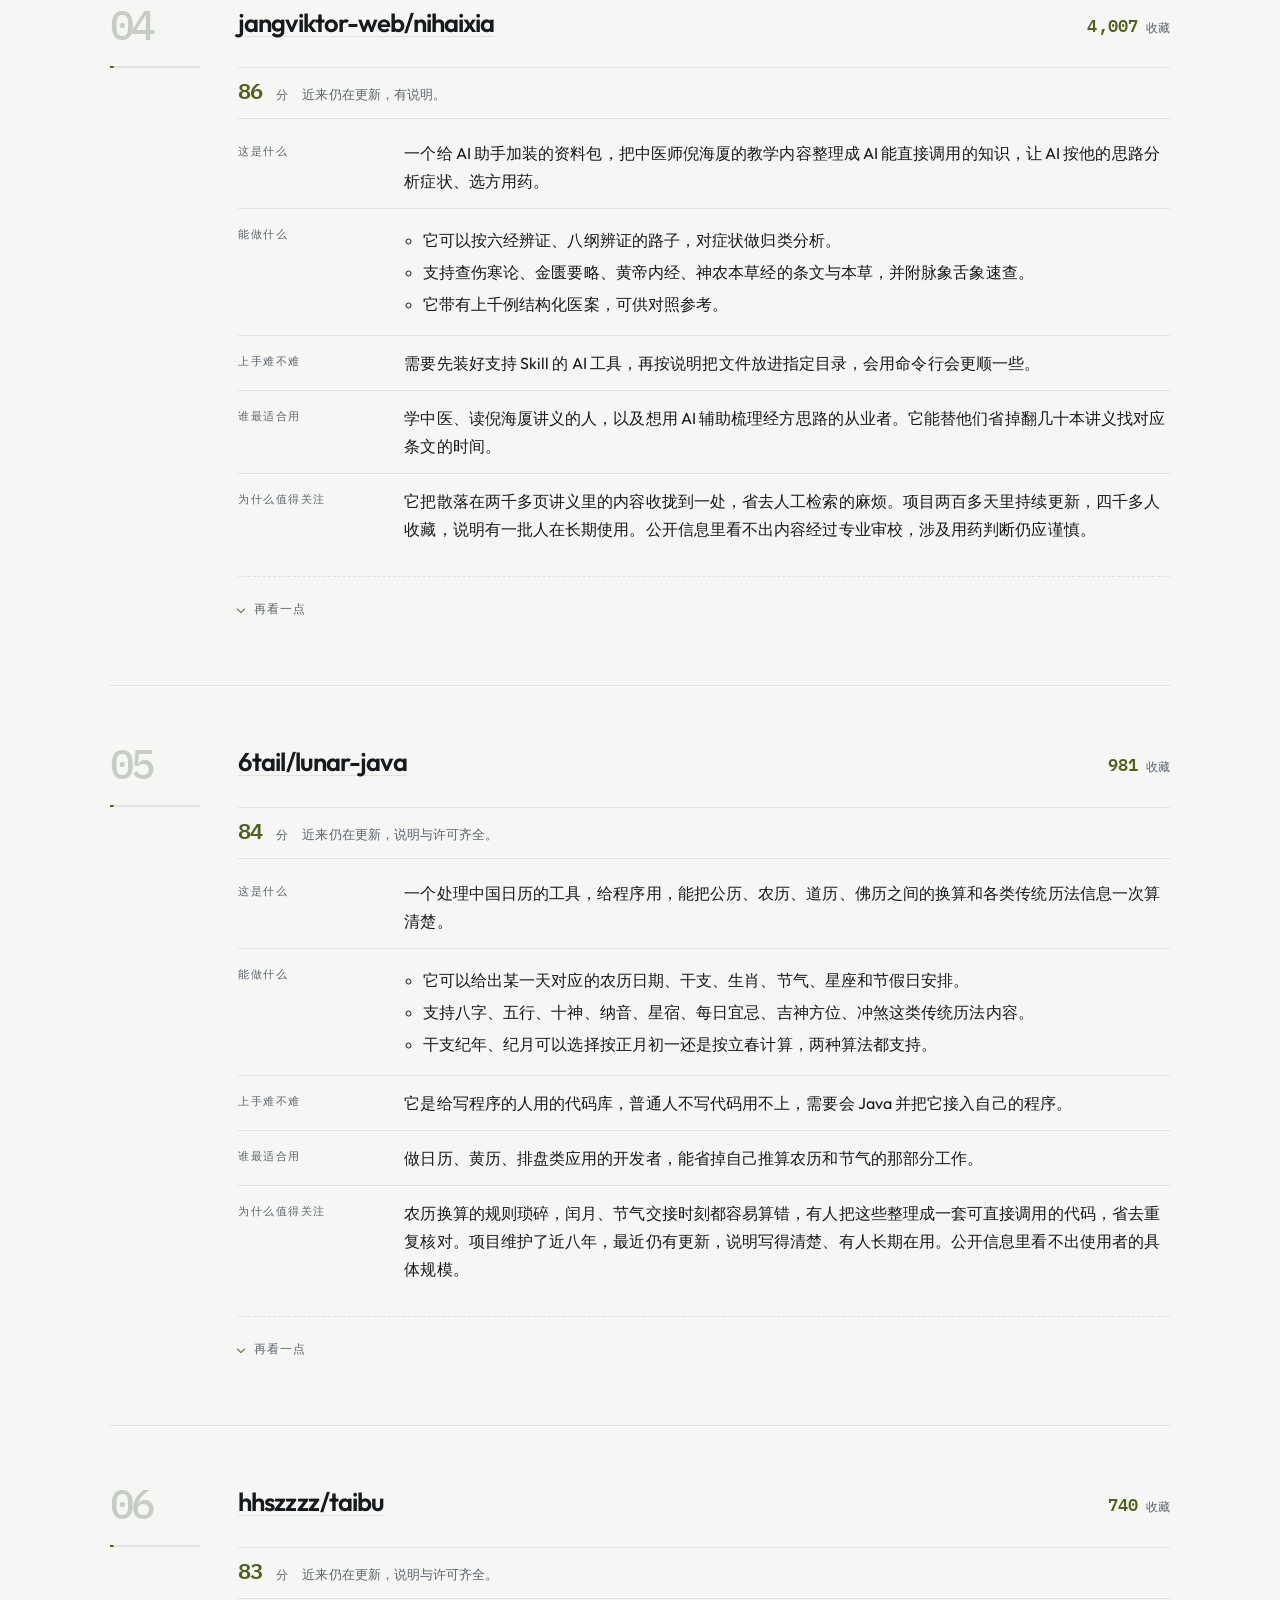
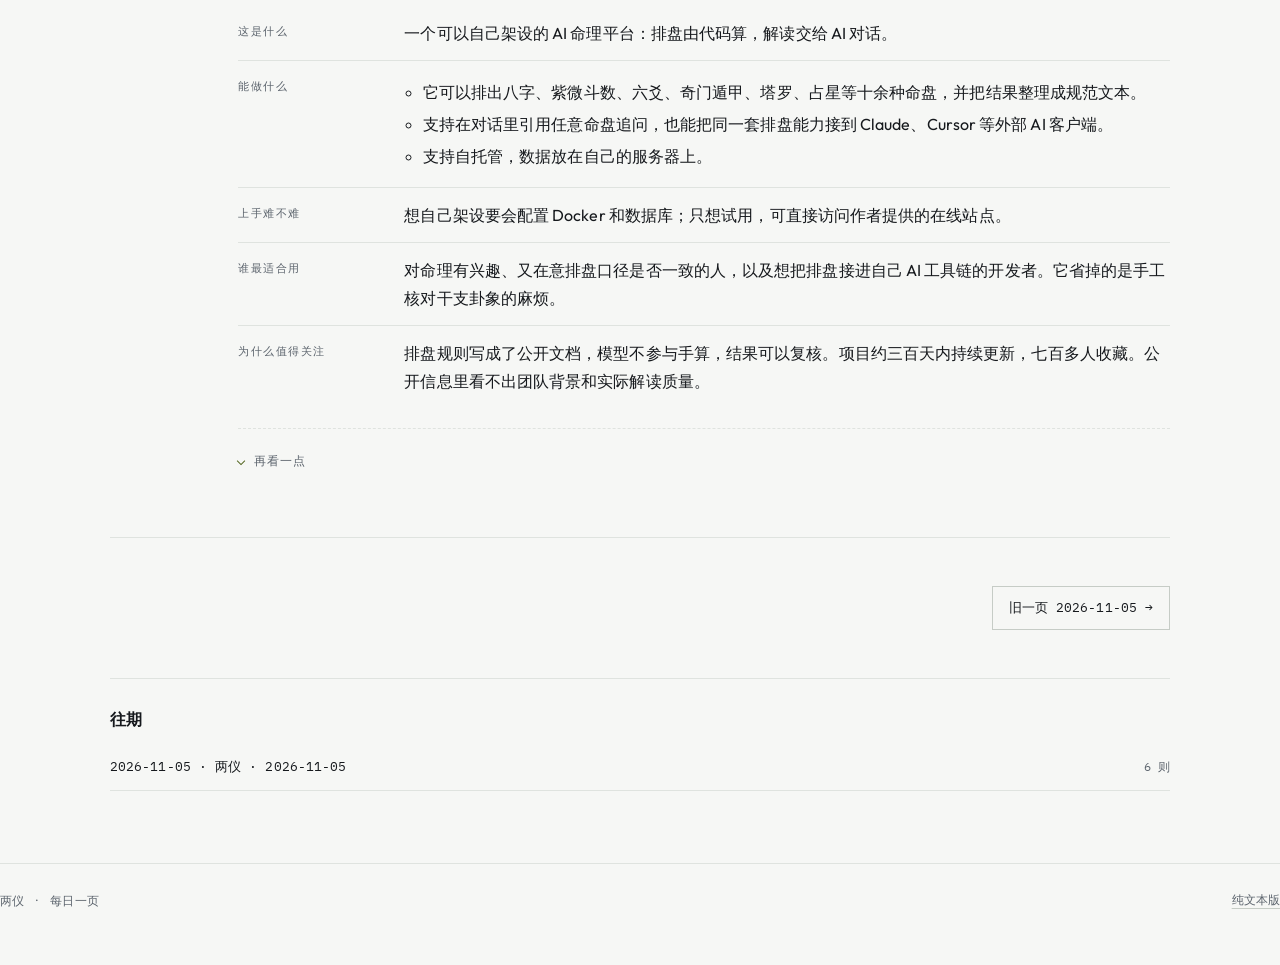
==== commit 69361740: "chore: 两仪 · 每日一页 2026-11-05" ====
--- a/docs/index.html
+++ b/docs/index.html
@@ -4,9 +4,9 @@
 <meta charset="utf-8">
 <meta name="viewport" content="width=device-width,initial-scale=1">
 <meta name="color-scheme" content="light dark">
-<title>两仪 · 2026-11-05</title>
+<title>两仪 · 2026-11-06</title>
 <meta name="description" content="一边算得清，一边算不尽。">
-<meta property="og:title" content="两仪 · 2026-11-05">
+<meta property="og:title" content="两仪 · 2026-11-06">
 <meta property="og:description" content="一边算得清，一边算不尽。">
 <meta property="og:url" content="https://dear202606-star.github.io/stars/index.html">
 <link rel="preconnect" href="https://fonts.googleapis.com">
@@ -16,52 +16,52 @@
 </head>
 <body>
 <a class="skip" href="#main">跳到正文</a>
-<header class="topbar"><div class="shell topbar-inner"><a class="brand" href="index.html" title="两仪">两仪</a><nav class="jump" aria-label="栏目导航"><a class="cat-link" href="#cat-finance">金融</a><a class="cat-link" href="#cat-daoshu">道术</a><a class="num-link" href="#p1">01</a><a class="num-link" href="#p2">02</a><a class="num-link" href="#p3">03</a><a class="num-link" href="#p4">04</a><a class="num-link" href="#p5">05</a><a class="num-link" href="#p6">06</a></nav><span class="live"><i aria-hidden="true"></i>每日一页</span></div></header><main class="shell" id="main"><section class="hero"><div class="hero-main"><p class="eyebrow">2026-11-05</p><h1>两<em>仪</em></h1><p class="lede">一边算得清，一边算不尽。</p><div class="overview"><span class="overview-label">今日一瞥</span>「数」栏是给做金融分析的人用的：OpenBB 把行情、财报、宏观等数据接到同一处，七万五千多人收藏；FinanceToolkit 和 C++ 写的 DataFrame 则各管财务指标计算与大规模数值处理。「象」栏收的是紫微斗数排盘，ziwei-doushu 依倪海厦《天纪》体系排出命盘与四化，iztro 提供轻量的 JavaScript 排盘库，lunar-javascript 处理农历、干支与宜忌这类历法换算。</div></div><aside class="stats" aria-label="两栏"><div class="stat"><span class="stat-k">数 · 金融</span><span class="stat-note-line">行情、账目、投资组合</span></div><div class="stat"><span class="stat-k">象 · 道术</span><span class="stat-note-line">八字、历法、占卜与塔罗</span></div></aside></section><div class="rank-head"><h2 id="ranking-title">今日</h2><span>6 则</span></div><section class="cat" id="cat-finance" aria-labelledby="cat-finance-title"><div class="cat-head"><span class="cat-idx">01 / 02</span><div><h2 id="cat-finance-title">数 · 金融</h2><p>行情、账目、投资组合</p></div><span class="cat-meta">3 则</span></div><ol class="list"><li class="entry" id="p1" aria-labelledby="p1-title" style="--i:0;--pct:1.0000">
+<header class="topbar"><div class="shell topbar-inner"><a class="brand" href="index.html" title="两仪">两仪</a><nav class="jump" aria-label="栏目导航"><a class="cat-link" href="#cat-finance">金融</a><a class="cat-link" href="#cat-daoshu">道术</a><a class="num-link" href="#p1">01</a><a class="num-link" href="#p2">02</a><a class="num-link" href="#p3">03</a><a class="num-link" href="#p4">04</a><a class="num-link" href="#p5">05</a><a class="num-link" href="#p6">06</a></nav><span class="live"><i aria-hidden="true"></i>每日一页</span></div></header><main class="shell" id="main"><section class="hero"><div class="hero-main"><p class="eyebrow">2026-11-06</p><h1>两<em>仪</em></h1><p class="lede">一边算得清，一边算不尽。</p><div class="overview"><span class="overview-label">今日一瞥</span>「数」栏看交易：TradingAgents 用多个大模型分工做金融分析，freqtrade 和 ccxt 分别提供加密货币交易机器人与统一接口，后者覆盖一百多家交易所。公开信息里看不出这些策略的实际收益。「象」栏转向术数与历法：lunar-java 处理农历、干支、宜忌等传统历法计算，taibu 把八字、六爻、塔罗等做成可调用的命理分析工具，nihaixia 则整理倪海厦的中医讲稿与医案。</div></div><aside class="stats" aria-label="两栏"><div class="stat"><span class="stat-k">数 · 金融</span><span class="stat-note-line">行情、账目、投资组合</span></div><div class="stat"><span class="stat-k">象 · 道术</span><span class="stat-note-line">八字、历法、占卜与塔罗</span></div></aside></section><div class="rank-head"><h2 id="ranking-title">今日</h2><span>6 则</span></div><section class="cat" id="cat-finance" aria-labelledby="cat-finance-title"><div class="cat-head"><span class="cat-idx">01 / 02</span><div><h2 id="cat-finance-title">数 · 金融</h2><p>行情、账目、投资组合</p></div><span class="cat-meta">3 则</span></div><ol class="list"><li class="entry" id="p1" aria-labelledby="p1-title" style="--i:0;--pct:1.0000">
 <div class="entry-rail"><span class="num" aria-hidden="true">01</span><div class="bar" role="img" aria-label="收藏相对值 100%"><i></i></div></div>
 <div class="entry-body">
-<header class="entry-head"><h3 id="p1-title"><a href="https://github.com/openbq-org/OpenBB" target="_blank" rel="noopener" aria-label="在新窗口打开项目页：openbq-org/OpenBB">openbq-org/OpenBB</a></h3><div class="metric"><span class="metric-v">75,116</span><span class="metric-u">收藏</span></div></header>
-<div class="score" aria-label="分数与依据"><span class="score-total">100</span><span class="score-u">分</span><span class="score-note">近来仍在更新，说明与许可齐全。</span></div>
-<div class="summary"><section class="section"><h4>这是什么</h4><p>一个把股票、债券、期权、加密货币等金融数据接到一起的工具，让分析师和程序用同一套方式取数。</p></section><section class="section"><h4>能做什么</h4><ul><li>它可以把公开数据、自有数据和付费数据源统一接入，再输出成表格或接口。</li><li>支持在 Python 里直接调用，例如取某只股票的历史价格并转成表格。</li><li>同一份数据可以同时供研究面板、Excel 和 AI 助手使用，不必各接一遍。</li></ul></section><section class="section"><h4>上手难不难</h4><p>需要会写一点 Python 并自己安装，纯靠鼠标操作走不通。</p></section><section class="section"><h4>谁最适合用</h4><p>做量化研究或金融数据分析的人，以及需要把零散数据源整理成统一入口的数据工程师。它省掉的是逐个对接数据源、反复清洗格式的重复劳动。</p></section><section class="section"><h4>为什么值得关注</h4><p>金融数据来源杂、格式乱，它把这件事收拢到一处，代码示例和文档写得比较直接。七万五千多人收藏，说明长期有人在用；最近仍有更新。公开信息里看不出它背后有哪些机构支持。</p></section></div>
+<header class="entry-head"><h3 id="p1-title"><a href="https://github.com/TauricResearch/TradingAgents" target="_blank" rel="noopener" aria-label="在新窗口打开项目页：TauricResearch/TradingAgents">TauricResearch/TradingAgents</a></h3><div class="metric"><span class="metric-v">120,819</span><span class="metric-u">收藏</span></div></header>
+<div class="score" aria-label="分数与依据"><span class="score-total">94</span><span class="score-u">分</span><span class="score-note">近来仍在更新，说明与许可齐全。</span></div>
+<div class="summary"><section class="section"><h4>这是什么</h4><p>一个用多个 AI 角色分工讨论、模拟金融交易决策的开源框架，属于量化交易与智能体交叉的工具。</p></section><section class="section"><h4>能做什么</h4><p>它可以组织多个 AI 角色分别扮演分析师、研究员和管理者，围绕同一只股票交换意见并给出交易判断。</p><p>支持把每次决策保存成一份网页报告，并记录当次使用的模型和参数。</p><p>支持回测：用历史数据检验这些判断在当时的实际表现。</p></section><section class="section"><h4>上手难不难</h4><p>需要会装 Python 环境、配置模型接口，并在命令行里运行，不懂技术的人基本跨不过这道门槛。</p></section><section class="section"><h4>谁最适合用</h4><p>适合有编程基础、对量化交易或 AI 智能体感兴趣的研究者与开发者，替他们省掉自己搭建多角色协作流程的功夫。</p></section><section class="section"><h4>为什么值得关注</h4><p>它把「多个 AI 分工讨论再下判断」这件事做成了可复现、可回测的流程，而不是只给一段演示。项目持续在更新，版本说明写得具体，十二万多人收藏。公开信息里看不出它的实际收益表现。</p></section></div>
 <details class="tech"><summary>再看一点</summary>
-<ul class="facts"><li><a href="https://github.com/openbq-org/OpenBB" target="_blank" rel="noopener">去项目页看看</a></li><li>Python　·　被复制 7,847 次　·　Other</li><li>标签：ai, crypto, derivatives, economics, equity, finance, fixed-income, machine-learning, openbb, options, python, quantitative-finance, stocks</li></ul></details>
-</div></li><li class="entry" id="p2" aria-labelledby="p2-title" style="--i:1;--pct:0.0732">
-<div class="entry-rail"><span class="num" aria-hidden="true">02</span><div class="bar" role="img" aria-label="收藏相对值 7%"><i></i></div></div>
+<ul class="facts"><li><a href="https://github.com/TauricResearch/TradingAgents" target="_blank" rel="noopener">去项目页看看</a></li><li>Python　·　被复制 23,095 次　·　Apache License 2.0</li><li>标签：agent, finance, llm, multiagent, trading</li></ul></details>
+</div></li><li class="entry" id="p2" aria-labelledby="p2-title" style="--i:1;--pct:0.4676">
+<div class="entry-rail"><span class="num" aria-hidden="true">02</span><div class="bar" role="img" aria-label="收藏相对值 47%"><i></i></div></div>
 <div class="entry-body">
-<header class="entry-head"><h3 id="p2-title"><a href="https://github.com/JerBouma/FinanceToolkit" target="_blank" rel="noopener" aria-label="在新窗口打开项目页：JerBouma/FinanceToolkit">JerBouma/FinanceToolkit</a></h3><div class="metric"><span class="metric-v">5,497</span><span class="metric-u">收藏</span></div></header>
-<div class="score" aria-label="分数与依据"><span class="score-total">97</span><span class="score-u">分</span><span class="score-note">近来仍在更新，说明与许可齐全。</span></div>
-<div class="summary"><section class="section"><h4>这是什么</h4><p>一个用 Python 写的金融分析工具库，把公司财报、股价等数据统一取来，算出估值、风险、因子等常用指标。</p></section><section class="section"><h4>能做什么</h4><ul><li>它可以按统一口径拉取股票与财务报表数据，省去逐个来源整理。</li><li>支持估值、风险、因子、行业对比等常见分析，输出的是可直接使用的数值结果。</li><li>附带一个 MCP 接口，可让支持该协议的 AI 工具调用它的分析能力。</li></ul></section><section class="section"><h4>上手难不难</h4><p>需要会写 Python 并安装依赖，不写代码的人用不上。</p></section><section class="section"><h4>谁最适合用</h4><p>做量化研究或投资分析、且自己写代码的人；它能替他们省掉数据清洗和指标重复实现这两件事。</p></section><section class="section"><h4>为什么值得关注</h4><p>它把分散的财务数据和分析口径收在一处，省去反复搭同一套计算。项目采用 MIT 许可，五年多来持续更新，公开仓库有五千多人收藏；团队背景和实际使用效果，公开信息里看不出来。</p></section></div>
+<header class="entry-head"><h3 id="p2-title"><a href="https://github.com/freqtrade/freqtrade" target="_blank" rel="noopener" aria-label="在新窗口打开项目页：freqtrade/freqtrade">freqtrade/freqtrade</a></h3><div class="metric"><span class="metric-v">56,500</span><span class="metric-u">收藏</span></div></header>
+<div class="score" aria-label="分数与依据"><span class="score-total">94</span><span class="score-u">分</span><span class="score-note">近来仍在更新，说明与许可齐全。</span></div>
+<div class="summary"><section class="section"><h4>这是什么</h4><p>一个用 Python 写的开源加密货币交易程序，可以按预设规则自动下单，也能先在不投钱的情况下模拟运行。</p></section><section class="section"><h4>能做什么</h4><ul><li>它可以连接 Binance、OKX、Kraken 等多家交易所，统一执行买卖策略。</li><li>支持用历史数据回测策略，并提供绘图和资金管理工具。</li><li>可以通过 Telegram 或网页界面查看和控制运行状态。</li></ul></section><section class="section"><h4>上手难不难</h4><p>门槛不低：需要自己安装运行环境、会写或至少看懂 Python 策略代码，还要理解交易所的配置方式。</p></section><section class="section"><h4>谁最适合用</h4><p>适合有编程基础、想系统验证交易想法的人，能替他们省掉自己搭回测和下单框架的工夫。不懂代码的人不适合。</p></section><section class="section"><h4>为什么值得关注</h4><p>它把回测、模拟运行和实盘执行放在同一套流程里，项目说明也明确建议先模拟、再投入真钱，态度比较克制。项目已持续维护约九年，五万六千多人收藏；至于实际收益表现，公开信息里看不出来。</p></section></div>
 <details class="tech"><summary>再看一点</summary>
-<ul class="facts"><li><a href="https://github.com/JerBouma/FinanceToolkit" target="_blank" rel="noopener">去项目页看看</a></li><li>Python　·　被复制 645 次　·　MIT License</li><li>标签：algorithmic-trading, equities, factor-analysis, finance, financial-analysis, financial-data, financial-statements, fundamental-analysis, fundamentals, market-data, mcp-server, performance-analysis, python, quantitative-analysis, quantitative-finance, risk-management, sector-analysis, stock-data, technical-analysis, valuation</li></ul></details>
-</div></li><li class="entry" id="p3" aria-labelledby="p3-title" style="--i:2;--pct:0.0400">
-<div class="entry-rail"><span class="num" aria-hidden="true">03</span><div class="bar" role="img" aria-label="收藏相对值 4%"><i></i></div></div>
+<ul class="facts"><li><a href="https://github.com/freqtrade/freqtrade" target="_blank" rel="noopener">去项目页看看</a></li><li>Python　·　被复制 11,676 次　·　GNU General Public License v3.0</li><li>标签：algorithmic-trading, bitcoin, cryptocurrencies, cryptocurrency, freqtrade, python, telegram-bot, trade, trading-bot</li></ul></details>
+</div></li><li class="entry" id="p3" aria-labelledby="p3-title" style="--i:2;--pct:0.3704">
+<div class="entry-rail"><span class="num" aria-hidden="true">03</span><div class="bar" role="img" aria-label="收藏相对值 37%"><i></i></div></div>
 <div class="entry-body">
-<header class="entry-head"><h3 id="p3-title"><a href="https://github.com/hosseinmoein/DataFrame" target="_blank" rel="noopener" aria-label="在新窗口打开项目页：hosseinmoein/DataFrame">hosseinmoein/DataFrame</a></h3><div class="metric"><span class="metric-v">2,998</span><span class="metric-u">收藏</span></div></header>
-<div class="score" aria-label="分数与依据"><span class="score-total">95</span><span class="score-u">分</span><span class="score-note">近来仍在更新，说明与许可齐全。</span></div>
-<div class="summary"><section class="section"><h4>这是什么</h4><p>一个 C++ 的数据表工具，把数据按列组织起来做统计、金融和机器学习分析，可以理解成写给 C++ 程序员的 Excel 表格。</p></section><section class="section"><h4>能做什么</h4><ul><li>它可以把不同类型的数据放进同一张表，列本身可以是向量，也可以是另一张表，因此不限于二维。</li><li>支持统计计算、数值分析和面向交易策略的金融数据处理。</li><li>提供一套可扩展的接口，使用者能加入自己的算法。</li></ul></section><section class="section"><h4>上手难不难</h4><p>需要会写 C++ 并自己编译代码，不写程序的人用不上。</p></section><section class="section"><h4>谁最适合用</h4><p>做量化研究或金融数据处理的 C++ 开发者，能省掉自己搭一套表格结构和统计函数的时间。</p></section><section class="section"><h4>为什么值得关注</h4><p>它把数据按列存放，按列取数比逐行处理更省事，这在金融数据里很常见。项目从 2019 年维护至今，最近仍有更新，约三千人收藏。公开信息里看不出实际使用效果如何。</p></section></div>
+<header class="entry-head"><h3 id="p3-title"><a href="https://github.com/ccxt/ccxt" target="_blank" rel="noopener" aria-label="在新窗口打开项目页：ccxt/ccxt">ccxt/ccxt</a></h3><div class="metric"><span class="metric-v">44,756</span><span class="metric-u">收藏</span></div></header>
+<div class="score" aria-label="分数与依据"><span class="score-total">94</span><span class="score-u">分</span><span class="score-note">近来仍在更新，说明与许可齐全。</span></div>
+<div class="summary"><section class="section"><h4>这是什么</h4><p>一个用代码连接加密货币交易所的编程库，把一百多家交易平台各不相同的接口统一成一套写法，省去逐个对接的麻烦。</p></section><section class="section"><h4>能做什么</h4><ul><li>它可以读取一百多家加密货币交易所和预测市场的行情与账户数据，公开数据和需要密钥的私有接口都覆盖。</li><li>支持把不同交易所的数据整理成同一套格式，方便横向比较价格。</li><li>提供 JavaScript、Python、Go、Java 等八种语言的版本，同一套逻辑可以在不同环境里用。</li></ul></section><section class="section"><h4>上手难不难</h4><p>需要会写代码，并且自己安装对应的语言环境；不写程序的人用不上它。</p></section><section class="section"><h4>谁最适合用</h4><p>做量化交易的程序员和需要跨交易所比价的研究者。它能替他们省掉为每家交易所单独写对接代码这件事。</p></section><section class="section"><h4>为什么值得关注</h4><p>交易所接口经常变动，自己维护对接代码是长期负担，这个项目把这件事集中处理了。公开信息显示它已持续维护约九年，四万四千多人收藏，采用 MIT 许可，可以自由使用和修改。</p></section></div>
 <details class="tech"><summary>再看一点</summary>
-<ul class="facts"><li><a href="https://github.com/hosseinmoein/DataFrame" target="_blank" rel="noopener">去项目页看看</a></li><li>C++　·　被复制 363 次　·　BSD 3-Clause &quot;New&quot; or &quot;Revised&quot; License</li><li>标签：ai, cpp, data-analysis, data-science, dataframe, financial-data-analysis, financial-engineering, large-data, machine-learning, multidimensional-data, numerical-analysis, statistical, statistical-analysis, tensor, tensorboard, trading-algorithms, trading-strategies</li></ul></details>
-</div></li></ol></section><section class="cat" id="cat-daoshu" aria-labelledby="cat-daoshu-title"><div class="cat-head"><span class="cat-idx">02 / 02</span><div><h2 id="cat-daoshu-title">象 · 道术</h2><p>八字、历法、占卜与塔罗</p></div><span class="cat-meta">3 则</span></div><ol class="list"><li class="entry" id="p4" aria-labelledby="p4-title" style="--i:3;--pct:0.2147">
-<div class="entry-rail"><span class="num" aria-hidden="true">04</span><div class="bar" role="img" aria-label="收藏相对值 21%"><i></i></div></div>
+<ul class="facts"><li><a href="https://github.com/ccxt/ccxt" target="_blank" rel="noopener">去项目页看看</a></li><li>Python　·　被复制 8,952 次　·　MIT License</li><li>标签：altcoin, api, arbitrage, bitcoin, bot, btc, crypto, cryptocurrencies, cryptocurrency, eth, ethereum, exchange, invest, library, market-data, memecoin, strategy, trade, trading</li></ul></details>
+</div></li></ol></section><section class="cat" id="cat-daoshu" aria-labelledby="cat-daoshu-title"><div class="cat-head"><span class="cat-idx">02 / 02</span><div><h2 id="cat-daoshu-title">象 · 道术</h2><p>八字、历法、占卜与塔罗</p></div><span class="cat-meta">3 则</span></div><ol class="list"><li class="entry" id="p4" aria-labelledby="p4-title" style="--i:3;--pct:0.0400">
+<div class="entry-rail"><span class="num" aria-hidden="true">04</span><div class="bar" role="img" aria-label="收藏相对值 4%"><i></i></div></div>
 <div class="entry-body">
-<header class="entry-head"><h3 id="p4-title"><a href="https://github.com/Renhuai123/ziwei-doushu" target="_blank" rel="noopener" aria-label="在新窗口打开项目页：Renhuai123/ziwei-doushu">Renhuai123/ziwei-doushu</a></h3><div class="metric"><span class="metric-v">16,129</span><span class="metric-u">收藏</span></div></header>
-<div class="score" aria-label="分数与依据"><span class="score-total">94</span><span class="score-u">分</span><span class="score-note">近来仍在更新，说明与许可齐全。</span></div>
-<div class="summary"><section class="section"><h4>这是什么</h4><p>一个紫微斗数的开源排盘引擎，把传统命理里的排盘规则写成程序，并附上配套的解读数据。</p></section><section class="section"><h4>能做什么</h4><ul><li>它可以按出生日期和时辰排出紫微斗数命盘，包含四化（命理中星曜的四种变化标记）的处理。</li><li>支持按年份下载解读数据集，公开的 v4.0 版覆盖 1950 至 2026 年的真实日期，每张盘配 13 个维度的解读文字。</li><li>附有古籍原文和倪海厦《天纪》讲课的逐条摘录，每条注明集数与时间点，可回放核对。</li></ul></section><section class="section"><h4>上手难不难</h4><p>普通人想自己跑起来，需要会装开发环境、看懂命令行；只想排盘看结果，用作者提供的在线网站即可。</p></section><section class="section"><h4>谁最适合用</h4><p>学紫微斗数、想核对排盘算法的人，以及需要批量命盘数据做研究或写作的人。它能替他们省掉手工排盘和逐条翻书找依据的时间。</p></section><section class="section"><h4>为什么值得关注</h4><p>排盘规则和解读数据大多锁在商业软件里，这里把算法和出处都摊开，引文标到几分几秒，数据集发布前还逐个文件比对过。公开信息里看不出解读质量本身的水准。</p></section></div>
+<header class="entry-head"><h3 id="p4-title"><a href="https://github.com/jangviktor-web/nihaixia" target="_blank" rel="noopener" aria-label="在新窗口打开项目页：jangviktor-web/nihaixia">jangviktor-web/nihaixia</a></h3><div class="metric"><span class="metric-v">4,007</span><span class="metric-u">收藏</span></div></header>
+<div class="score" aria-label="分数与依据"><span class="score-total">86</span><span class="score-u">分</span><span class="score-note">近来仍在更新，有说明。</span></div>
+<div class="summary"><section class="section"><h4>这是什么</h4><p>一个给 AI 助手加装的资料包，把中医师倪海厦的教学内容整理成 AI 能直接调用的知识，让 AI 按他的思路分析症状、选方用药。</p></section><section class="section"><h4>能做什么</h4><ul><li>它可以按六经辨证、八纲辨证的路子，对症状做归类分析。</li><li>支持查伤寒论、金匮要略、黄帝内经、神农本草经的条文与本草，并附脉象舌象速查。</li><li>它带有上千例结构化医案，可供对照参考。</li></ul></section><section class="section"><h4>上手难不难</h4><p>需要先装好支持 Skill 的 AI 工具，再按说明把文件放进指定目录，会用命令行会更顺一些。</p></section><section class="section"><h4>谁最适合用</h4><p>学中医、读倪海厦讲义的人，以及想用 AI 辅助梳理经方思路的从业者。它能替他们省掉翻几十本讲义找对应条文的时间。</p></section><section class="section"><h4>为什么值得关注</h4><p>它把散落在两千多页讲义里的内容收拢到一处，省去人工检索的麻烦。项目两百多天里持续更新，四千多人收藏，说明有一批人在长期使用。公开信息里看不出内容经过专业审校，涉及用药判断仍应谨慎。</p></section></div>
 <details class="tech"><summary>再看一点</summary>
-<ul class="facts"><li><a href="https://github.com/Renhuai123/ziwei-doushu" target="_blank" rel="noopener">去项目页看看</a></li><li>TypeScript　·　被复制 3,127 次　·　MIT License</li><li>标签：bazi, chinese-astrology, divination, fortune-telling, nextjs, open-source, purple-star-astrology, typescript, zi-wei-dou-shu, ziwei-doushu</li></ul></details>
-</div></li><li class="entry" id="p5" aria-labelledby="p5-title" style="--i:4;--pct:0.0579">
-<div class="entry-rail"><span class="num" aria-hidden="true">05</span><div class="bar" role="img" aria-label="收藏相对值 6%"><i></i></div></div>
+<ul class="facts"><li><a href="https://github.com/jangviktor-web/nihaixia" target="_blank" rel="noopener">去项目页看看</a></li><li>HTML　·　被复制 743 次　·　未标注</li><li>标签：acupuncture, agent-skill, agent-skills, chinese-medicine, claude-code-skills, codex-skill, nihaisha, nihaixia, nishi, openclaw, openclaw-skill, openclaw-skills, tcm, tcmcp, traditional-chinese-medicine, traditional-chinese-medicine-healthcare</li></ul></details>
+</div></li><li class="entry" id="p5" aria-labelledby="p5-title" style="--i:4;--pct:0.0400">
+<div class="entry-rail"><span class="num" aria-hidden="true">05</span><div class="bar" role="img" aria-label="收藏相对值 4%"><i></i></div></div>
 <div class="entry-body">
-<header class="entry-head"><h3 id="p5-title"><a href="https://github.com/SylarLong/iztro" target="_blank" rel="noopener" aria-label="在新窗口打开项目页：SylarLong/iztro">SylarLong/iztro</a></h3><div class="metric"><span class="metric-v">4,349</span><span class="metric-u">收藏</span></div></header>
-<div class="score" aria-label="分数与依据"><span class="score-total">90</span><span class="score-u">分</span><span class="score-note">近来仍在更新，说明与许可齐全。</span></div>
-<div class="summary"><section class="section"><h4>这是什么</h4><p>一个用来排紫微斗数命盘的代码库，给懂编程的人在自己的程序里生成命盘和性格分析用。</p></section><section class="section"><h4>能做什么</h4><ul><li>它可以按出生日期、时间和性别排出紫微斗数命盘，并给出对应的性格与运势解读。</li><li>支持简体中文、繁体中文和英文三种语言输出。</li><li>附带几个托管模型，能直接回答本命格局、两人适配或某件具体事情的时机判断。</li></ul></section><section class="section"><h4>上手难不难</h4><p>要会写 JavaScript 或 TypeScript，能装依赖、看懂代码示例，不写程序的人用不上。</p></section><section class="section"><h4>谁最适合用</h4><p>做命理类网站或 App 的开发者，以及想把排盘功能接进自己产品的人。它替他们省掉了从零实现排盘规则这件事。</p></section><section class="section"><h4>为什么值得关注</h4><p>排紫微斗数的规则繁琐，自己实现容易出错，这个库把排盘和解读都封装好了。项目采用 MIT 许可，可以自由使用；创建至今约三年，最近仍有更新，四千多人收藏。公开信息里看不出它的解读准确度如何，这部分需要使用者自己判断。</p></section></div>
+<header class="entry-head"><h3 id="p5-title"><a href="https://github.com/6tail/lunar-java" target="_blank" rel="noopener" aria-label="在新窗口打开项目页：6tail/lunar-java">6tail/lunar-java</a></h3><div class="metric"><span class="metric-v">981</span><span class="metric-u">收藏</span></div></header>
+<div class="score" aria-label="分数与依据"><span class="score-total">84</span><span class="score-u">分</span><span class="score-note">近来仍在更新，说明与许可齐全。</span></div>
+<div class="summary"><section class="section"><h4>这是什么</h4><p>一个处理中国日历的工具，给程序用，能把公历、农历、道历、佛历之间的换算和各类传统历法信息一次算清楚。</p></section><section class="section"><h4>能做什么</h4><ul><li>它可以给出某一天对应的农历日期、干支、生肖、节气、星座和节假日安排。</li><li>支持八字、五行、十神、纳音、星宿、每日宜忌、吉神方位、冲煞这类传统历法内容。</li><li>干支纪年、纪月可以选择按正月初一还是按立春计算，两种算法都支持。</li></ul></section><section class="section"><h4>上手难不难</h4><p>它是给写程序的人用的代码库，普通人不写代码用不上，需要会 Java 并把它接入自己的程序。</p></section><section class="section"><h4>谁最适合用</h4><p>做日历、黄历、排盘类应用的开发者，能省掉自己推算农历和节气的那部分工作。</p></section><section class="section"><h4>为什么值得关注</h4><p>农历换算的规则琐碎，闰月、节气交接时刻都容易算错，有人把这些整理成一套可直接调用的代码，省去重复核对。项目维护了近八年，最近仍有更新，说明写得清楚、有人长期在用。公开信息里看不出使用者的具体规模。</p></section></div>
 <details class="tech"><summary>再看一点</summary>
-<ul class="facts"><li><a href="https://github.com/SylarLong/iztro" target="_blank" rel="noopener">去项目页看看</a></li><li>TypeScript　·　被复制 702 次　·　MIT License</li><li>标签：astrolabe, astrology, chinese-astrology, horoscope, iztro, natal-chart, typescript, ziwei, ziweidoushu</li></ul></details>
+<ul class="facts"><li><a href="https://github.com/6tail/lunar-java" target="_blank" rel="noopener">去项目页看看</a></li><li>Java　·　被复制 209 次　·　MIT License</li><li>标签：calendar, java, lunar</li></ul></details>
 </div></li><li class="entry" id="p6" aria-labelledby="p6-title" style="--i:5;--pct:0.0400">
 <div class="entry-rail"><span class="num" aria-hidden="true">06</span><div class="bar" role="img" aria-label="收藏相对值 4%"><i></i></div></div>
 <div class="entry-body">
-<header class="entry-head"><h3 id="p6-title"><a href="https://github.com/6tail/lunar-javascript" target="_blank" rel="noopener" aria-label="在新窗口打开项目页：6tail/lunar-javascript">6tail/lunar-javascript</a></h3><div class="metric"><span class="metric-v">1,736</span><span class="metric-u">收藏</span></div></header>
-<div class="score" aria-label="分数与依据"><span class="score-total">86</span><span class="score-u">分</span><span class="score-note">近来仍在更新，说明与许可齐全。</span></div>
-<div class="summary"><section class="section"><h4>这是什么</h4><p>一个处理公历、农历、佛历、道历换算的 JavaScript 工具，把日期背后的节气、干支、宜忌等信息一次算出来。</p></section><section class="section"><h4>能做什么</h4><ul><li>它可以把一个公历日期转换成对应的农历、佛历或道历日期。</li><li>支持节气、生肖、干支、星座、纳音、八字、每日宜忌、吉神方位、冲煞等信息。</li><li>无第三方依赖，可在普通网页或 Node.js 环境里直接调用。</li></ul></section><section class="section"><h4>上手难不难</h4><p>需要会写少量 JavaScript 代码，按示例调用接口；不写代码的人用不上。</p></section><section class="section"><h4>谁最适合用</h4><p>做日历、黄历类网页或小应用的开发者，以及需要在程序里处理农历换算的人。它能替他们省掉自己推算节气和干支历法的麻烦。</p></section><section class="section"><h4>为什么值得关注</h4><p>农历与干支的换算规则繁琐，容易出错，这个项目把这些计算整理成可直接调用的接口，说明文档也单独列出。创建至今约八年，最近仍有更新，一千七百多人收藏。公开信息里看不出团队背景。</p></section></div>
+<header class="entry-head"><h3 id="p6-title"><a href="https://github.com/hhszzzz/taibu" target="_blank" rel="noopener" aria-label="在新窗口打开项目页：hhszzzz/taibu">hhszzzz/taibu</a></h3><div class="metric"><span class="metric-v">740</span><span class="metric-u">收藏</span></div></header>
+<div class="score" aria-label="分数与依据"><span class="score-total">83</span><span class="score-u">分</span><span class="score-note">近来仍在更新，说明与许可齐全。</span></div>
+<div class="summary"><section class="section"><h4>这是什么</h4><p>一个可以自己架设的 AI 命理平台：排盘由代码算，解读交给 AI 对话。</p></section><section class="section"><h4>能做什么</h4><ul><li>它可以排出八字、紫微斗数、六爻、奇门遁甲、塔罗、占星等十余种命盘，并把结果整理成规范文本。</li><li>支持在对话里引用任意命盘追问，也能把同一套排盘能力接到 Claude、Cursor 等外部 AI 客户端。</li><li>支持自托管，数据放在自己的服务器上。</li></ul></section><section class="section"><h4>上手难不难</h4><p>想自己架设要会配置 Docker 和数据库；只想试用，可直接访问作者提供的在线站点。</p></section><section class="section"><h4>谁最适合用</h4><p>对命理有兴趣、又在意排盘口径是否一致的人，以及想把排盘接进自己 AI 工具链的开发者。它省掉的是手工核对干支卦象的麻烦。</p></section><section class="section"><h4>为什么值得关注</h4><p>排盘规则写成了公开文档，模型不参与手算，结果可以复核。项目约三百天内持续更新，七百多人收藏。公开信息里看不出团队背景和实际解读质量。</p></section></div>
 <details class="tech"><summary>再看一点</summary>
-<ul class="facts"><li><a href="https://github.com/6tail/lunar-javascript" target="_blank" rel="noopener">去项目页看看</a></li><li>JavaScript　·　被复制 301 次　·　MIT License</li><li>标签：calendar, javascript, lunar</li></ul></details>
-</div></li></ol></section><nav class="pager" aria-label="前后页"><span></span></nav></main><footer><div>两仪　·　每日一页</div><div class="tools"><a href="posts/2026-11-05.md">纯文本版</a></div></footer></body></html>+<ul class="facts"><li><a href="https://github.com/hhszzzz/taibu" target="_blank" rel="noopener">去项目页看看</a></li><li>TypeScript　·　被复制 156 次　·　Other</li><li>标签：agent, astrology, bazi, divination, fortune-teller, liuren, liuyao, mbti, mcp, meihua, meihua-yishu, qimendunjia, skills, taiyi, tarot, xiaoliuren, ziweidoushu</li></ul></details>
+</div></li></ol></section><nav class="pager" aria-label="前后页"><span></span><a href="posts/2026-11-05.html">旧一页 2026-11-05 →</a></nav><nav class="archive" aria-label="往期"><h2>往期</h2><ul><li><a href="posts/2026-11-05.html"><span>2026-11-05 · 两仪 · 2026-11-05</span><span class="cnt">6 则</span></a></li></ul></nav></main><footer><div>两仪　·　每日一页</div><div class="tools"><a href="posts/2026-11-06.md">纯文本版</a></div></footer></body></html>
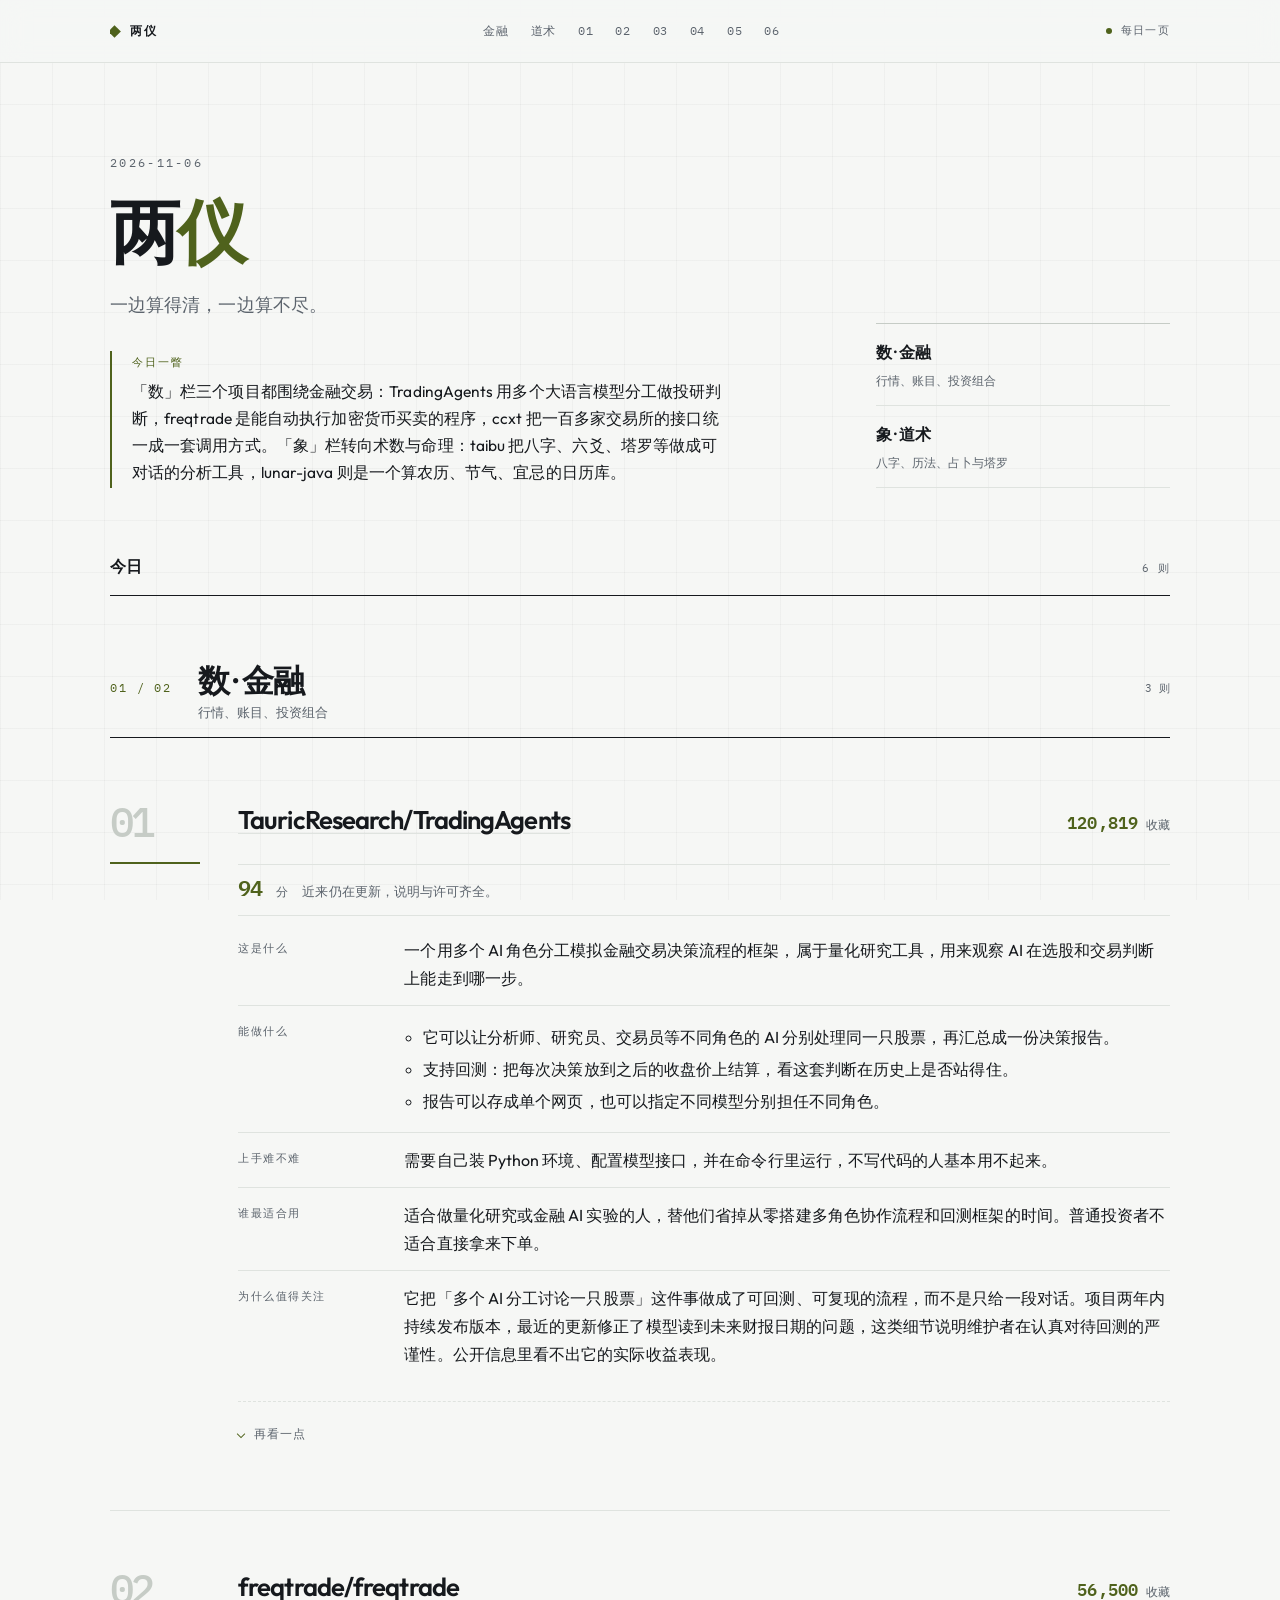
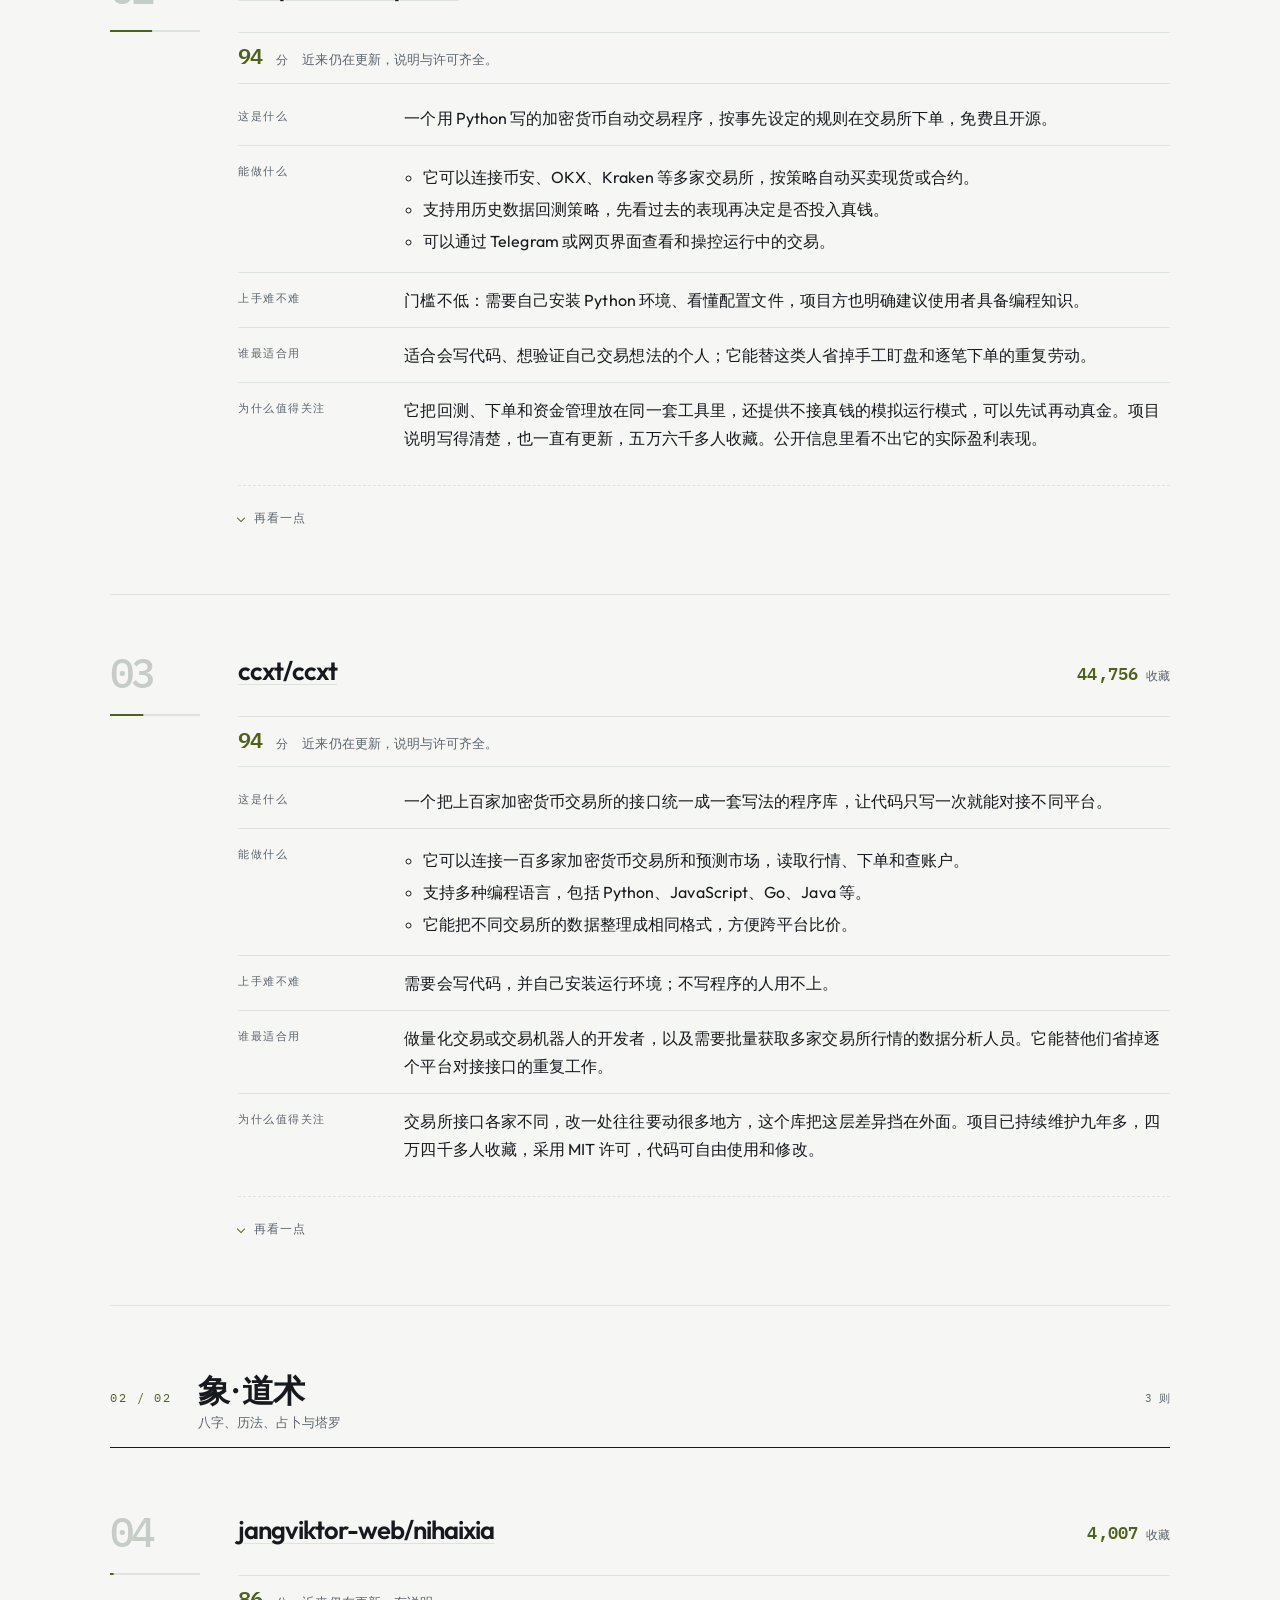
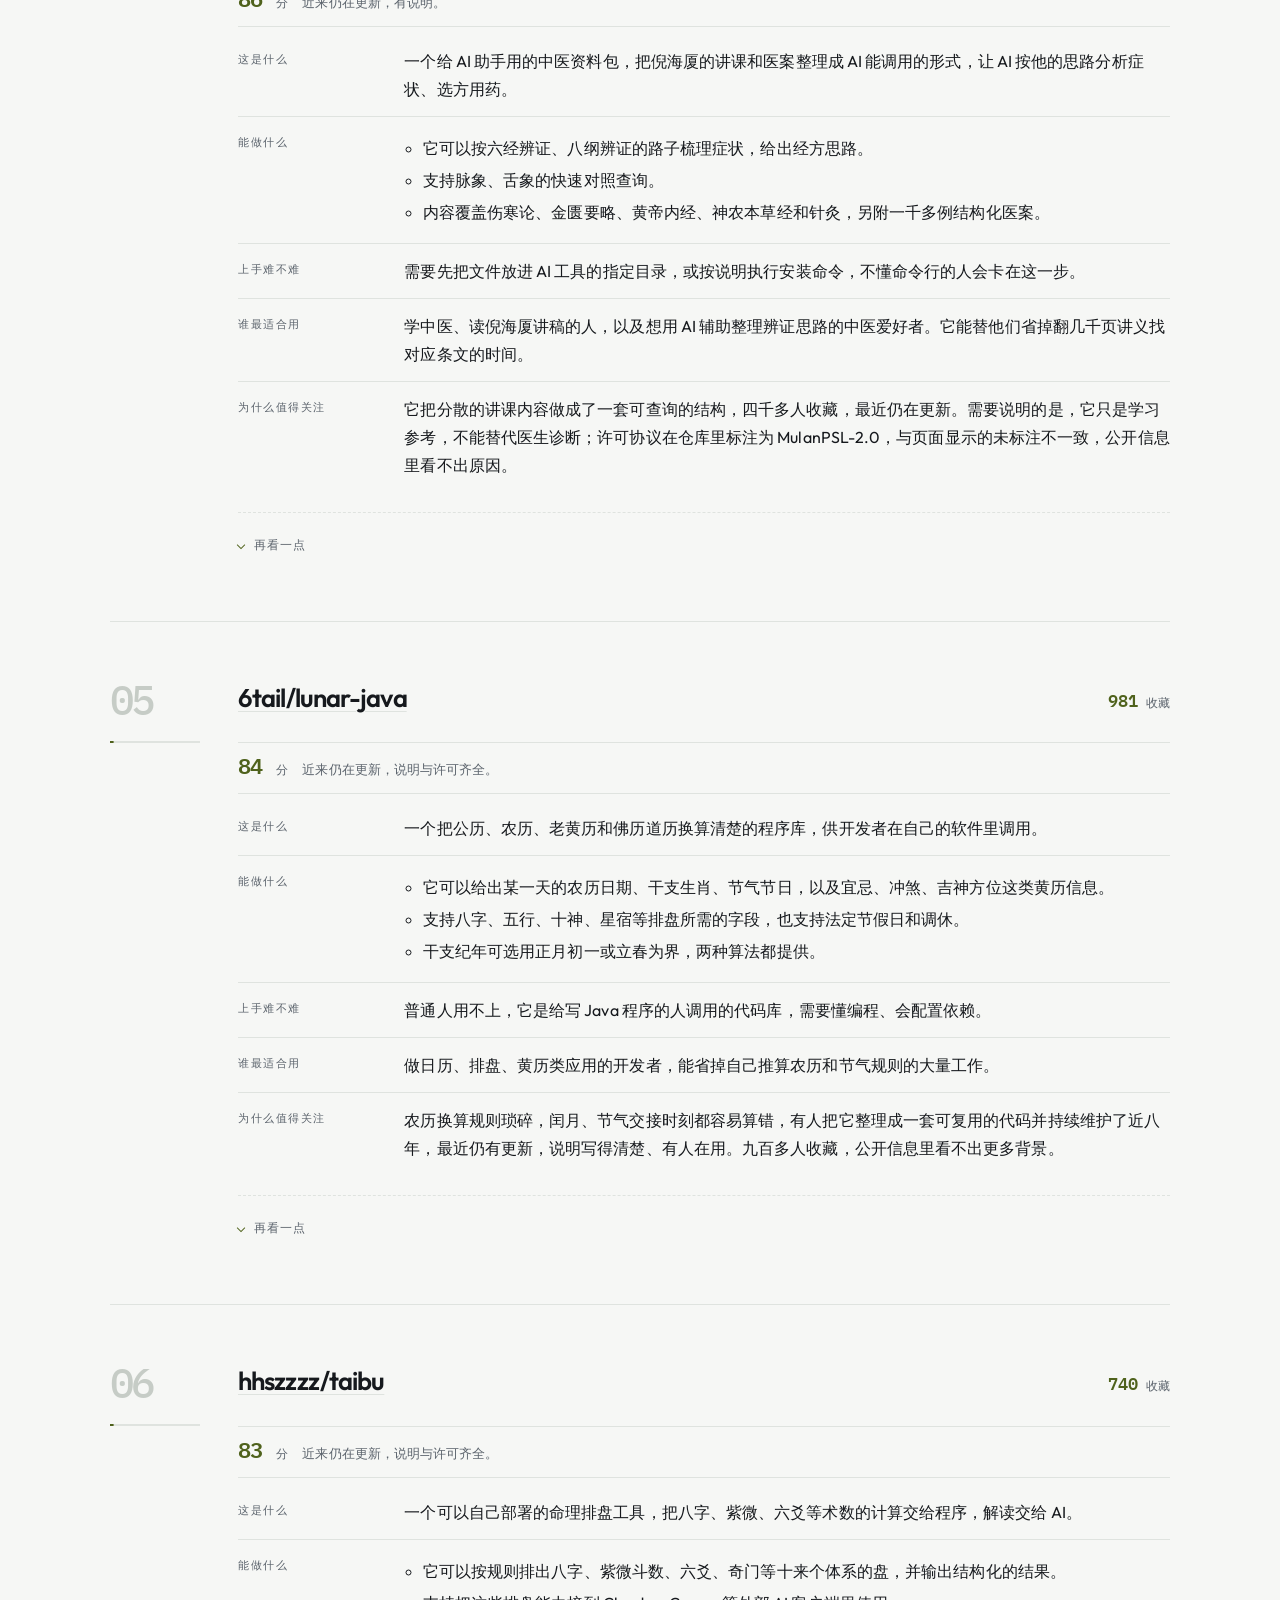
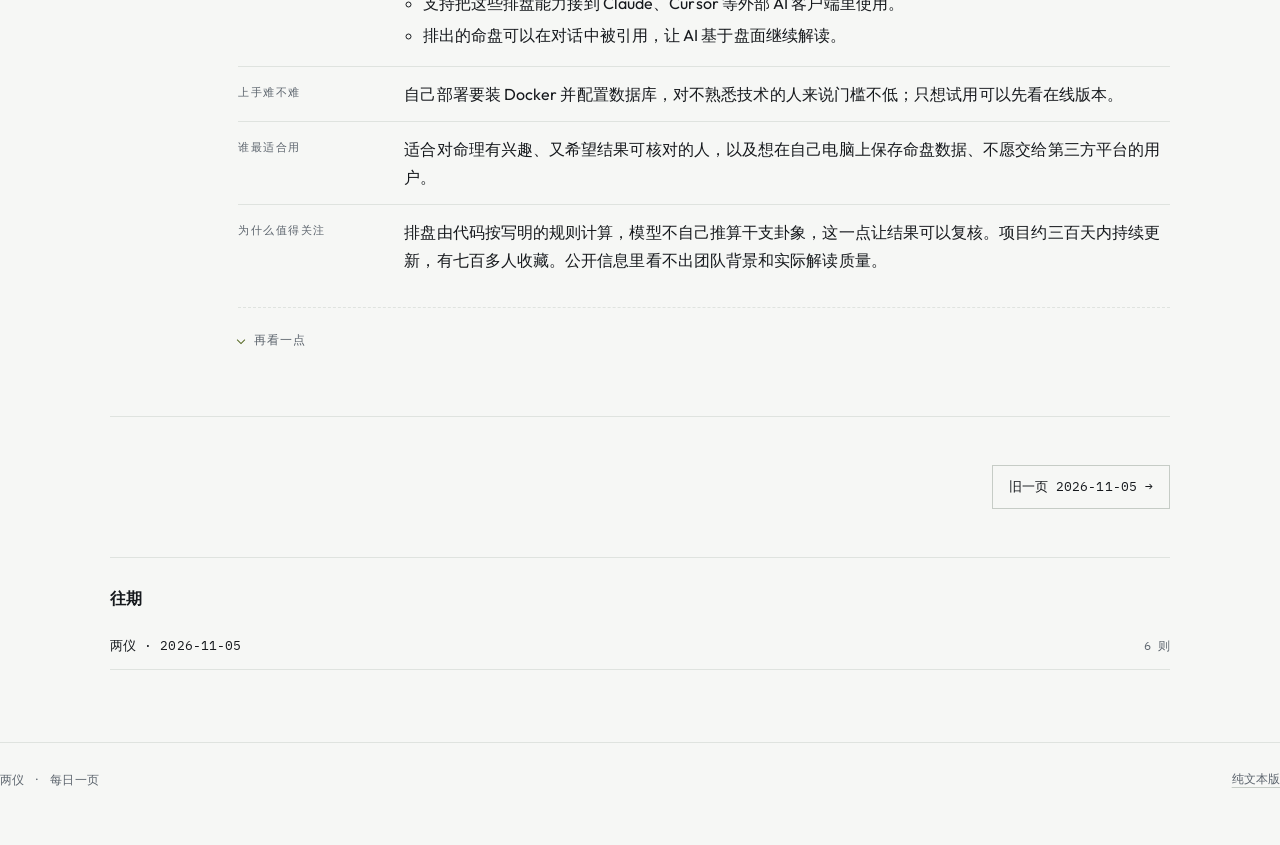
==== commit 6fbadd5d: "chore: 两仪 · 每日一页 2026-11-06" ====
--- a/docs/index.html
+++ b/docs/index.html
@@ -16,12 +16,12 @@
 </head>
 <body>
 <a class="skip" href="#main">跳到正文</a>
-<header class="topbar"><div class="shell topbar-inner"><a class="brand" href="index.html" title="两仪">两仪</a><nav class="jump" aria-label="栏目导航"><a class="cat-link" href="#cat-finance">金融</a><a class="cat-link" href="#cat-daoshu">道术</a><a class="num-link" href="#p1">01</a><a class="num-link" href="#p2">02</a><a class="num-link" href="#p3">03</a><a class="num-link" href="#p4">04</a><a class="num-link" href="#p5">05</a><a class="num-link" href="#p6">06</a></nav><span class="live"><i aria-hidden="true"></i>每日一页</span></div></header><main class="shell" id="main"><section class="hero"><div class="hero-main"><p class="eyebrow">2026-11-06</p><h1>两<em>仪</em></h1><p class="lede">一边算得清，一边算不尽。</p><div class="overview"><span class="overview-label">今日一瞥</span>「数」栏看交易：TradingAgents 用多个大模型分工做金融分析，freqtrade 和 ccxt 分别提供加密货币交易机器人与统一接口，后者覆盖一百多家交易所。公开信息里看不出这些策略的实际收益。「象」栏转向术数与历法：lunar-java 处理农历、干支、宜忌等传统历法计算，taibu 把八字、六爻、塔罗等做成可调用的命理分析工具，nihaixia 则整理倪海厦的中医讲稿与医案。</div></div><aside class="stats" aria-label="两栏"><div class="stat"><span class="stat-k">数 · 金融</span><span class="stat-note-line">行情、账目、投资组合</span></div><div class="stat"><span class="stat-k">象 · 道术</span><span class="stat-note-line">八字、历法、占卜与塔罗</span></div></aside></section><div class="rank-head"><h2 id="ranking-title">今日</h2><span>6 则</span></div><section class="cat" id="cat-finance" aria-labelledby="cat-finance-title"><div class="cat-head"><span class="cat-idx">01 / 02</span><div><h2 id="cat-finance-title">数 · 金融</h2><p>行情、账目、投资组合</p></div><span class="cat-meta">3 则</span></div><ol class="list"><li class="entry" id="p1" aria-labelledby="p1-title" style="--i:0;--pct:1.0000">
+<header class="topbar"><div class="shell topbar-inner"><a class="brand" href="index.html" title="两仪">两仪</a><nav class="jump" aria-label="栏目导航"><a class="cat-link" href="#cat-finance">金融</a><a class="cat-link" href="#cat-daoshu">道术</a><a class="num-link" href="#p1">01</a><a class="num-link" href="#p2">02</a><a class="num-link" href="#p3">03</a><a class="num-link" href="#p4">04</a><a class="num-link" href="#p5">05</a><a class="num-link" href="#p6">06</a></nav><span class="live"><i aria-hidden="true"></i>每日一页</span></div></header><main class="shell" id="main"><section class="hero"><div class="hero-main"><p class="eyebrow">2026-11-06</p><h1>两<em>仪</em></h1><p class="lede">一边算得清，一边算不尽。</p><div class="overview"><span class="overview-label">今日一瞥</span>「数」栏三个项目都围绕金融交易：TradingAgents 用多个大语言模型分工做投研判断，freqtrade 是能自动执行加密货币买卖的程序，ccxt 把一百多家交易所的接口统一成一套调用方式。「象」栏转向术数与命理：taibu 把八字、六爻、塔罗等做成可对话的分析工具，lunar-java 则是一个算农历、节气、宜忌的日历库。</div></div><aside class="stats" aria-label="两栏"><div class="stat"><span class="stat-k">数 · 金融</span><span class="stat-note-line">行情、账目、投资组合</span></div><div class="stat"><span class="stat-k">象 · 道术</span><span class="stat-note-line">八字、历法、占卜与塔罗</span></div></aside></section><div class="rank-head"><h2 id="ranking-title">今日</h2><span>6 则</span></div><section class="cat" id="cat-finance" aria-labelledby="cat-finance-title"><div class="cat-head"><span class="cat-idx">01 / 02</span><div><h2 id="cat-finance-title">数 · 金融</h2><p>行情、账目、投资组合</p></div><span class="cat-meta">3 则</span></div><ol class="list"><li class="entry" id="p1" aria-labelledby="p1-title" style="--i:0;--pct:1.0000">
 <div class="entry-rail"><span class="num" aria-hidden="true">01</span><div class="bar" role="img" aria-label="收藏相对值 100%"><i></i></div></div>
 <div class="entry-body">
 <header class="entry-head"><h3 id="p1-title"><a href="https://github.com/TauricResearch/TradingAgents" target="_blank" rel="noopener" aria-label="在新窗口打开项目页：TauricResearch/TradingAgents">TauricResearch/TradingAgents</a></h3><div class="metric"><span class="metric-v">120,819</span><span class="metric-u">收藏</span></div></header>
 <div class="score" aria-label="分数与依据"><span class="score-total">94</span><span class="score-u">分</span><span class="score-note">近来仍在更新，说明与许可齐全。</span></div>
-<div class="summary"><section class="section"><h4>这是什么</h4><p>一个用多个 AI 角色分工讨论、模拟金融交易决策的开源框架，属于量化交易与智能体交叉的工具。</p></section><section class="section"><h4>能做什么</h4><p>它可以组织多个 AI 角色分别扮演分析师、研究员和管理者，围绕同一只股票交换意见并给出交易判断。</p><p>支持把每次决策保存成一份网页报告，并记录当次使用的模型和参数。</p><p>支持回测：用历史数据检验这些判断在当时的实际表现。</p></section><section class="section"><h4>上手难不难</h4><p>需要会装 Python 环境、配置模型接口，并在命令行里运行，不懂技术的人基本跨不过这道门槛。</p></section><section class="section"><h4>谁最适合用</h4><p>适合有编程基础、对量化交易或 AI 智能体感兴趣的研究者与开发者，替他们省掉自己搭建多角色协作流程的功夫。</p></section><section class="section"><h4>为什么值得关注</h4><p>它把「多个 AI 分工讨论再下判断」这件事做成了可复现、可回测的流程，而不是只给一段演示。项目持续在更新，版本说明写得具体，十二万多人收藏。公开信息里看不出它的实际收益表现。</p></section></div>
+<div class="summary"><section class="section"><h4>这是什么</h4><p>一个用多个 AI 角色分工模拟金融交易决策流程的框架，属于量化研究工具，用来观察 AI 在选股和交易判断上能走到哪一步。</p></section><section class="section"><h4>能做什么</h4><ul><li>它可以让分析师、研究员、交易员等不同角色的 AI 分别处理同一只股票，再汇总成一份决策报告。</li><li>支持回测：把每次决策放到之后的收盘价上结算，看这套判断在历史上是否站得住。</li><li>报告可以存成单个网页，也可以指定不同模型分别担任不同角色。</li></ul></section><section class="section"><h4>上手难不难</h4><p>需要自己装 Python 环境、配置模型接口，并在命令行里运行，不写代码的人基本用不起来。</p></section><section class="section"><h4>谁最适合用</h4><p>适合做量化研究或金融 AI 实验的人，替他们省掉从零搭建多角色协作流程和回测框架的时间。普通投资者不适合直接拿来下单。</p></section><section class="section"><h4>为什么值得关注</h4><p>它把「多个 AI 分工讨论一只股票」这件事做成了可回测、可复现的流程，而不是只给一段对话。项目两年内持续发布版本，最近的更新修正了模型读到未来财报日期的问题，这类细节说明维护者在认真对待回测的严谨性。公开信息里看不出它的实际收益表现。</p></section></div>
 <details class="tech"><summary>再看一点</summary>
 <ul class="facts"><li><a href="https://github.com/TauricResearch/TradingAgents" target="_blank" rel="noopener">去项目页看看</a></li><li>Python　·　被复制 23,095 次　·　Apache License 2.0</li><li>标签：agent, finance, llm, multiagent, trading</li></ul></details>
 </div></li><li class="entry" id="p2" aria-labelledby="p2-title" style="--i:1;--pct:0.4676">
@@ -29,7 +29,7 @@
 <div class="entry-body">
 <header class="entry-head"><h3 id="p2-title"><a href="https://github.com/freqtrade/freqtrade" target="_blank" rel="noopener" aria-label="在新窗口打开项目页：freqtrade/freqtrade">freqtrade/freqtrade</a></h3><div class="metric"><span class="metric-v">56,500</span><span class="metric-u">收藏</span></div></header>
 <div class="score" aria-label="分数与依据"><span class="score-total">94</span><span class="score-u">分</span><span class="score-note">近来仍在更新，说明与许可齐全。</span></div>
-<div class="summary"><section class="section"><h4>这是什么</h4><p>一个用 Python 写的开源加密货币交易程序，可以按预设规则自动下单，也能先在不投钱的情况下模拟运行。</p></section><section class="section"><h4>能做什么</h4><ul><li>它可以连接 Binance、OKX、Kraken 等多家交易所，统一执行买卖策略。</li><li>支持用历史数据回测策略，并提供绘图和资金管理工具。</li><li>可以通过 Telegram 或网页界面查看和控制运行状态。</li></ul></section><section class="section"><h4>上手难不难</h4><p>门槛不低：需要自己安装运行环境、会写或至少看懂 Python 策略代码，还要理解交易所的配置方式。</p></section><section class="section"><h4>谁最适合用</h4><p>适合有编程基础、想系统验证交易想法的人，能替他们省掉自己搭回测和下单框架的工夫。不懂代码的人不适合。</p></section><section class="section"><h4>为什么值得关注</h4><p>它把回测、模拟运行和实盘执行放在同一套流程里，项目说明也明确建议先模拟、再投入真钱，态度比较克制。项目已持续维护约九年，五万六千多人收藏；至于实际收益表现，公开信息里看不出来。</p></section></div>
+<div class="summary"><section class="section"><h4>这是什么</h4><p>一个用 Python 写的加密货币自动交易程序，按事先设定的规则在交易所下单，免费且开源。</p></section><section class="section"><h4>能做什么</h4><ul><li>它可以连接币安、OKX、Kraken 等多家交易所，按策略自动买卖现货或合约。</li><li>支持用历史数据回测策略，先看过去的表现再决定是否投入真钱。</li><li>可以通过 Telegram 或网页界面查看和操控运行中的交易。</li></ul></section><section class="section"><h4>上手难不难</h4><p>门槛不低：需要自己安装 Python 环境、看懂配置文件，项目方也明确建议使用者具备编程知识。</p></section><section class="section"><h4>谁最适合用</h4><p>适合会写代码、想验证自己交易想法的个人；它能替这类人省掉手工盯盘和逐笔下单的重复劳动。</p></section><section class="section"><h4>为什么值得关注</h4><p>它把回测、下单和资金管理放在同一套工具里，还提供不接真钱的模拟运行模式，可以先试再动真金。项目说明写得清楚，也一直有更新，五万六千多人收藏。公开信息里看不出它的实际盈利表现。</p></section></div>
 <details class="tech"><summary>再看一点</summary>
 <ul class="facts"><li><a href="https://github.com/freqtrade/freqtrade" target="_blank" rel="noopener">去项目页看看</a></li><li>Python　·　被复制 11,676 次　·　GNU General Public License v3.0</li><li>标签：algorithmic-trading, bitcoin, cryptocurrencies, cryptocurrency, freqtrade, python, telegram-bot, trade, trading-bot</li></ul></details>
 </div></li><li class="entry" id="p3" aria-labelledby="p3-title" style="--i:2;--pct:0.3704">
@@ -37,7 +37,7 @@
 <div class="entry-body">
 <header class="entry-head"><h3 id="p3-title"><a href="https://github.com/ccxt/ccxt" target="_blank" rel="noopener" aria-label="在新窗口打开项目页：ccxt/ccxt">ccxt/ccxt</a></h3><div class="metric"><span class="metric-v">44,756</span><span class="metric-u">收藏</span></div></header>
 <div class="score" aria-label="分数与依据"><span class="score-total">94</span><span class="score-u">分</span><span class="score-note">近来仍在更新，说明与许可齐全。</span></div>
-<div class="summary"><section class="section"><h4>这是什么</h4><p>一个用代码连接加密货币交易所的编程库，把一百多家交易平台各不相同的接口统一成一套写法，省去逐个对接的麻烦。</p></section><section class="section"><h4>能做什么</h4><ul><li>它可以读取一百多家加密货币交易所和预测市场的行情与账户数据，公开数据和需要密钥的私有接口都覆盖。</li><li>支持把不同交易所的数据整理成同一套格式，方便横向比较价格。</li><li>提供 JavaScript、Python、Go、Java 等八种语言的版本，同一套逻辑可以在不同环境里用。</li></ul></section><section class="section"><h4>上手难不难</h4><p>需要会写代码，并且自己安装对应的语言环境；不写程序的人用不上它。</p></section><section class="section"><h4>谁最适合用</h4><p>做量化交易的程序员和需要跨交易所比价的研究者。它能替他们省掉为每家交易所单独写对接代码这件事。</p></section><section class="section"><h4>为什么值得关注</h4><p>交易所接口经常变动，自己维护对接代码是长期负担，这个项目把这件事集中处理了。公开信息显示它已持续维护约九年，四万四千多人收藏，采用 MIT 许可，可以自由使用和修改。</p></section></div>
+<div class="summary"><section class="section"><h4>这是什么</h4><p>一个把上百家加密货币交易所的接口统一成一套写法的程序库，让代码只写一次就能对接不同平台。</p></section><section class="section"><h4>能做什么</h4><ul><li>它可以连接一百多家加密货币交易所和预测市场，读取行情、下单和查账户。</li><li>支持多种编程语言，包括 Python、JavaScript、Go、Java 等。</li><li>它能把不同交易所的数据整理成相同格式，方便跨平台比价。</li></ul></section><section class="section"><h4>上手难不难</h4><p>需要会写代码，并自己安装运行环境；不写程序的人用不上。</p></section><section class="section"><h4>谁最适合用</h4><p>做量化交易或交易机器人的开发者，以及需要批量获取多家交易所行情的数据分析人员。它能替他们省掉逐个平台对接接口的重复工作。</p></section><section class="section"><h4>为什么值得关注</h4><p>交易所接口各家不同，改一处往往要动很多地方，这个库把这层差异挡在外面。项目已持续维护九年多，四万四千多人收藏，采用 MIT 许可，代码可自由使用和修改。</p></section></div>
 <details class="tech"><summary>再看一点</summary>
 <ul class="facts"><li><a href="https://github.com/ccxt/ccxt" target="_blank" rel="noopener">去项目页看看</a></li><li>Python　·　被复制 8,952 次　·　MIT License</li><li>标签：altcoin, api, arbitrage, bitcoin, bot, btc, crypto, cryptocurrencies, cryptocurrency, eth, ethereum, exchange, invest, library, market-data, memecoin, strategy, trade, trading</li></ul></details>
 </div></li></ol></section><section class="cat" id="cat-daoshu" aria-labelledby="cat-daoshu-title"><div class="cat-head"><span class="cat-idx">02 / 02</span><div><h2 id="cat-daoshu-title">象 · 道术</h2><p>八字、历法、占卜与塔罗</p></div><span class="cat-meta">3 则</span></div><ol class="list"><li class="entry" id="p4" aria-labelledby="p4-title" style="--i:3;--pct:0.0400">
@@ -45,7 +45,7 @@
 <div class="entry-body">
 <header class="entry-head"><h3 id="p4-title"><a href="https://github.com/jangviktor-web/nihaixia" target="_blank" rel="noopener" aria-label="在新窗口打开项目页：jangviktor-web/nihaixia">jangviktor-web/nihaixia</a></h3><div class="metric"><span class="metric-v">4,007</span><span class="metric-u">收藏</span></div></header>
 <div class="score" aria-label="分数与依据"><span class="score-total">86</span><span class="score-u">分</span><span class="score-note">近来仍在更新，有说明。</span></div>
-<div class="summary"><section class="section"><h4>这是什么</h4><p>一个给 AI 助手加装的资料包，把中医师倪海厦的教学内容整理成 AI 能直接调用的知识，让 AI 按他的思路分析症状、选方用药。</p></section><section class="section"><h4>能做什么</h4><ul><li>它可以按六经辨证、八纲辨证的路子，对症状做归类分析。</li><li>支持查伤寒论、金匮要略、黄帝内经、神农本草经的条文与本草，并附脉象舌象速查。</li><li>它带有上千例结构化医案，可供对照参考。</li></ul></section><section class="section"><h4>上手难不难</h4><p>需要先装好支持 Skill 的 AI 工具，再按说明把文件放进指定目录，会用命令行会更顺一些。</p></section><section class="section"><h4>谁最适合用</h4><p>学中医、读倪海厦讲义的人，以及想用 AI 辅助梳理经方思路的从业者。它能替他们省掉翻几十本讲义找对应条文的时间。</p></section><section class="section"><h4>为什么值得关注</h4><p>它把散落在两千多页讲义里的内容收拢到一处，省去人工检索的麻烦。项目两百多天里持续更新，四千多人收藏，说明有一批人在长期使用。公开信息里看不出内容经过专业审校，涉及用药判断仍应谨慎。</p></section></div>
+<div class="summary"><section class="section"><h4>这是什么</h4><p>一个给 AI 助手用的中医资料包，把倪海厦的讲课和医案整理成 AI 能调用的形式，让 AI 按他的思路分析症状、选方用药。</p></section><section class="section"><h4>能做什么</h4><ul><li>它可以按六经辨证、八纲辨证的路子梳理症状，给出经方思路。</li><li>支持脉象、舌象的快速对照查询。</li><li>内容覆盖伤寒论、金匮要略、黄帝内经、神农本草经和针灸，另附一千多例结构化医案。</li></ul></section><section class="section"><h4>上手难不难</h4><p>需要先把文件放进 AI 工具的指定目录，或按说明执行安装命令，不懂命令行的人会卡在这一步。</p></section><section class="section"><h4>谁最适合用</h4><p>学中医、读倪海厦讲稿的人，以及想用 AI 辅助整理辨证思路的中医爱好者。它能替他们省掉翻几千页讲义找对应条文的时间。</p></section><section class="section"><h4>为什么值得关注</h4><p>它把分散的讲课内容做成了一套可查询的结构，四千多人收藏，最近仍在更新。需要说明的是，它只是学习参考，不能替代医生诊断；许可协议在仓库里标注为 MulanPSL-2.0，与页面显示的未标注不一致，公开信息里看不出原因。</p></section></div>
 <details class="tech"><summary>再看一点</summary>
 <ul class="facts"><li><a href="https://github.com/jangviktor-web/nihaixia" target="_blank" rel="noopener">去项目页看看</a></li><li>HTML　·　被复制 743 次　·　未标注</li><li>标签：acupuncture, agent-skill, agent-skills, chinese-medicine, claude-code-skills, codex-skill, nihaisha, nihaixia, nishi, openclaw, openclaw-skill, openclaw-skills, tcm, tcmcp, traditional-chinese-medicine, traditional-chinese-medicine-healthcare</li></ul></details>
 </div></li><li class="entry" id="p5" aria-labelledby="p5-title" style="--i:4;--pct:0.0400">
@@ -53,7 +53,7 @@
 <div class="entry-body">
 <header class="entry-head"><h3 id="p5-title"><a href="https://github.com/6tail/lunar-java" target="_blank" rel="noopener" aria-label="在新窗口打开项目页：6tail/lunar-java">6tail/lunar-java</a></h3><div class="metric"><span class="metric-v">981</span><span class="metric-u">收藏</span></div></header>
 <div class="score" aria-label="分数与依据"><span class="score-total">84</span><span class="score-u">分</span><span class="score-note">近来仍在更新，说明与许可齐全。</span></div>
-<div class="summary"><section class="section"><h4>这是什么</h4><p>一个处理中国日历的工具，给程序用，能把公历、农历、道历、佛历之间的换算和各类传统历法信息一次算清楚。</p></section><section class="section"><h4>能做什么</h4><ul><li>它可以给出某一天对应的农历日期、干支、生肖、节气、星座和节假日安排。</li><li>支持八字、五行、十神、纳音、星宿、每日宜忌、吉神方位、冲煞这类传统历法内容。</li><li>干支纪年、纪月可以选择按正月初一还是按立春计算，两种算法都支持。</li></ul></section><section class="section"><h4>上手难不难</h4><p>它是给写程序的人用的代码库，普通人不写代码用不上，需要会 Java 并把它接入自己的程序。</p></section><section class="section"><h4>谁最适合用</h4><p>做日历、黄历、排盘类应用的开发者，能省掉自己推算农历和节气的那部分工作。</p></section><section class="section"><h4>为什么值得关注</h4><p>农历换算的规则琐碎，闰月、节气交接时刻都容易算错，有人把这些整理成一套可直接调用的代码，省去重复核对。项目维护了近八年，最近仍有更新，说明写得清楚、有人长期在用。公开信息里看不出使用者的具体规模。</p></section></div>
+<div class="summary"><section class="section"><h4>这是什么</h4><p>一个把公历、农历、老黄历和佛历道历换算清楚的程序库，供开发者在自己的软件里调用。</p></section><section class="section"><h4>能做什么</h4><ul><li>它可以给出某一天的农历日期、干支生肖、节气节日，以及宜忌、冲煞、吉神方位这类黄历信息。</li><li>支持八字、五行、十神、星宿等排盘所需的字段，也支持法定节假日和调休。</li><li>干支纪年可选用正月初一或立春为界，两种算法都提供。</li></ul></section><section class="section"><h4>上手难不难</h4><p>普通人用不上，它是给写 Java 程序的人调用的代码库，需要懂编程、会配置依赖。</p></section><section class="section"><h4>谁最适合用</h4><p>做日历、排盘、黄历类应用的开发者，能省掉自己推算农历和节气规则的大量工作。</p></section><section class="section"><h4>为什么值得关注</h4><p>农历换算规则琐碎，闰月、节气交接时刻都容易算错，有人把它整理成一套可复用的代码并持续维护了近八年，最近仍有更新，说明写得清楚、有人在用。九百多人收藏，公开信息里看不出更多背景。</p></section></div>
 <details class="tech"><summary>再看一点</summary>
 <ul class="facts"><li><a href="https://github.com/6tail/lunar-java" target="_blank" rel="noopener">去项目页看看</a></li><li>Java　·　被复制 209 次　·　MIT License</li><li>标签：calendar, java, lunar</li></ul></details>
 </div></li><li class="entry" id="p6" aria-labelledby="p6-title" style="--i:5;--pct:0.0400">
@@ -61,7 +61,7 @@
 <div class="entry-body">
 <header class="entry-head"><h3 id="p6-title"><a href="https://github.com/hhszzzz/taibu" target="_blank" rel="noopener" aria-label="在新窗口打开项目页：hhszzzz/taibu">hhszzzz/taibu</a></h3><div class="metric"><span class="metric-v">740</span><span class="metric-u">收藏</span></div></header>
 <div class="score" aria-label="分数与依据"><span class="score-total">83</span><span class="score-u">分</span><span class="score-note">近来仍在更新，说明与许可齐全。</span></div>
-<div class="summary"><section class="section"><h4>这是什么</h4><p>一个可以自己架设的 AI 命理平台：排盘由代码算，解读交给 AI 对话。</p></section><section class="section"><h4>能做什么</h4><ul><li>它可以排出八字、紫微斗数、六爻、奇门遁甲、塔罗、占星等十余种命盘，并把结果整理成规范文本。</li><li>支持在对话里引用任意命盘追问，也能把同一套排盘能力接到 Claude、Cursor 等外部 AI 客户端。</li><li>支持自托管，数据放在自己的服务器上。</li></ul></section><section class="section"><h4>上手难不难</h4><p>想自己架设要会配置 Docker 和数据库；只想试用，可直接访问作者提供的在线站点。</p></section><section class="section"><h4>谁最适合用</h4><p>对命理有兴趣、又在意排盘口径是否一致的人，以及想把排盘接进自己 AI 工具链的开发者。它省掉的是手工核对干支卦象的麻烦。</p></section><section class="section"><h4>为什么值得关注</h4><p>排盘规则写成了公开文档，模型不参与手算，结果可以复核。项目约三百天内持续更新，七百多人收藏。公开信息里看不出团队背景和实际解读质量。</p></section></div>
+<div class="summary"><section class="section"><h4>这是什么</h4><p>一个可以自己部署的命理排盘工具，把八字、紫微、六爻等术数的计算交给程序，解读交给 AI。</p></section><section class="section"><h4>能做什么</h4><ul><li>它可以按规则排出八字、紫微斗数、六爻、奇门等十来个体系的盘，并输出结构化的结果。</li><li>支持把这些排盘能力接到 Claude、Cursor 等外部 AI 客户端里使用。</li><li>排出的命盘可以在对话中被引用，让 AI 基于盘面继续解读。</li></ul></section><section class="section"><h4>上手难不难</h4><p>自己部署要装 Docker 并配置数据库，对不熟悉技术的人来说门槛不低；只想试用可以先看在线版本。</p></section><section class="section"><h4>谁最适合用</h4><p>适合对命理有兴趣、又希望结果可核对的人，以及想在自己电脑上保存命盘数据、不愿交给第三方平台的用户。</p></section><section class="section"><h4>为什么值得关注</h4><p>排盘由代码按写明的规则计算，模型不自己推算干支卦象，这一点让结果可以复核。项目约三百天内持续更新，有七百多人收藏。公开信息里看不出团队背景和实际解读质量。</p></section></div>
 <details class="tech"><summary>再看一点</summary>
 <ul class="facts"><li><a href="https://github.com/hhszzzz/taibu" target="_blank" rel="noopener">去项目页看看</a></li><li>TypeScript　·　被复制 156 次　·　Other</li><li>标签：agent, astrology, bazi, divination, fortune-teller, liuren, liuyao, mbti, mcp, meihua, meihua-yishu, qimendunjia, skills, taiyi, tarot, xiaoliuren, ziweidoushu</li></ul></details>
-</div></li></ol></section><nav class="pager" aria-label="前后页"><span></span><a href="posts/2026-11-05.html">旧一页 2026-11-05 →</a></nav><nav class="archive" aria-label="往期"><h2>往期</h2><ul><li><a href="posts/2026-11-05.html"><span>2026-11-05 · 两仪 · 2026-11-05</span><span class="cnt">6 则</span></a></li></ul></nav></main><footer><div>两仪　·　每日一页</div><div class="tools"><a href="posts/2026-11-06.md">纯文本版</a></div></footer></body></html>+</div></li></ol></section><nav class="pager" aria-label="前后页"><span></span><a href="posts/2026-11-05.html">旧一页 2026-11-05 →</a></nav><nav class="archive" aria-label="往期"><h2>往期</h2><ul><li><a href="posts/2026-11-05.html"><span>两仪 · 2026-11-05</span><span class="cnt">6 则</span></a></li></ul></nav></main><footer><div>两仪　·　每日一页</div><div class="tools"><a href="posts/2026-11-06.md">纯文本版</a></div></footer></body></html>
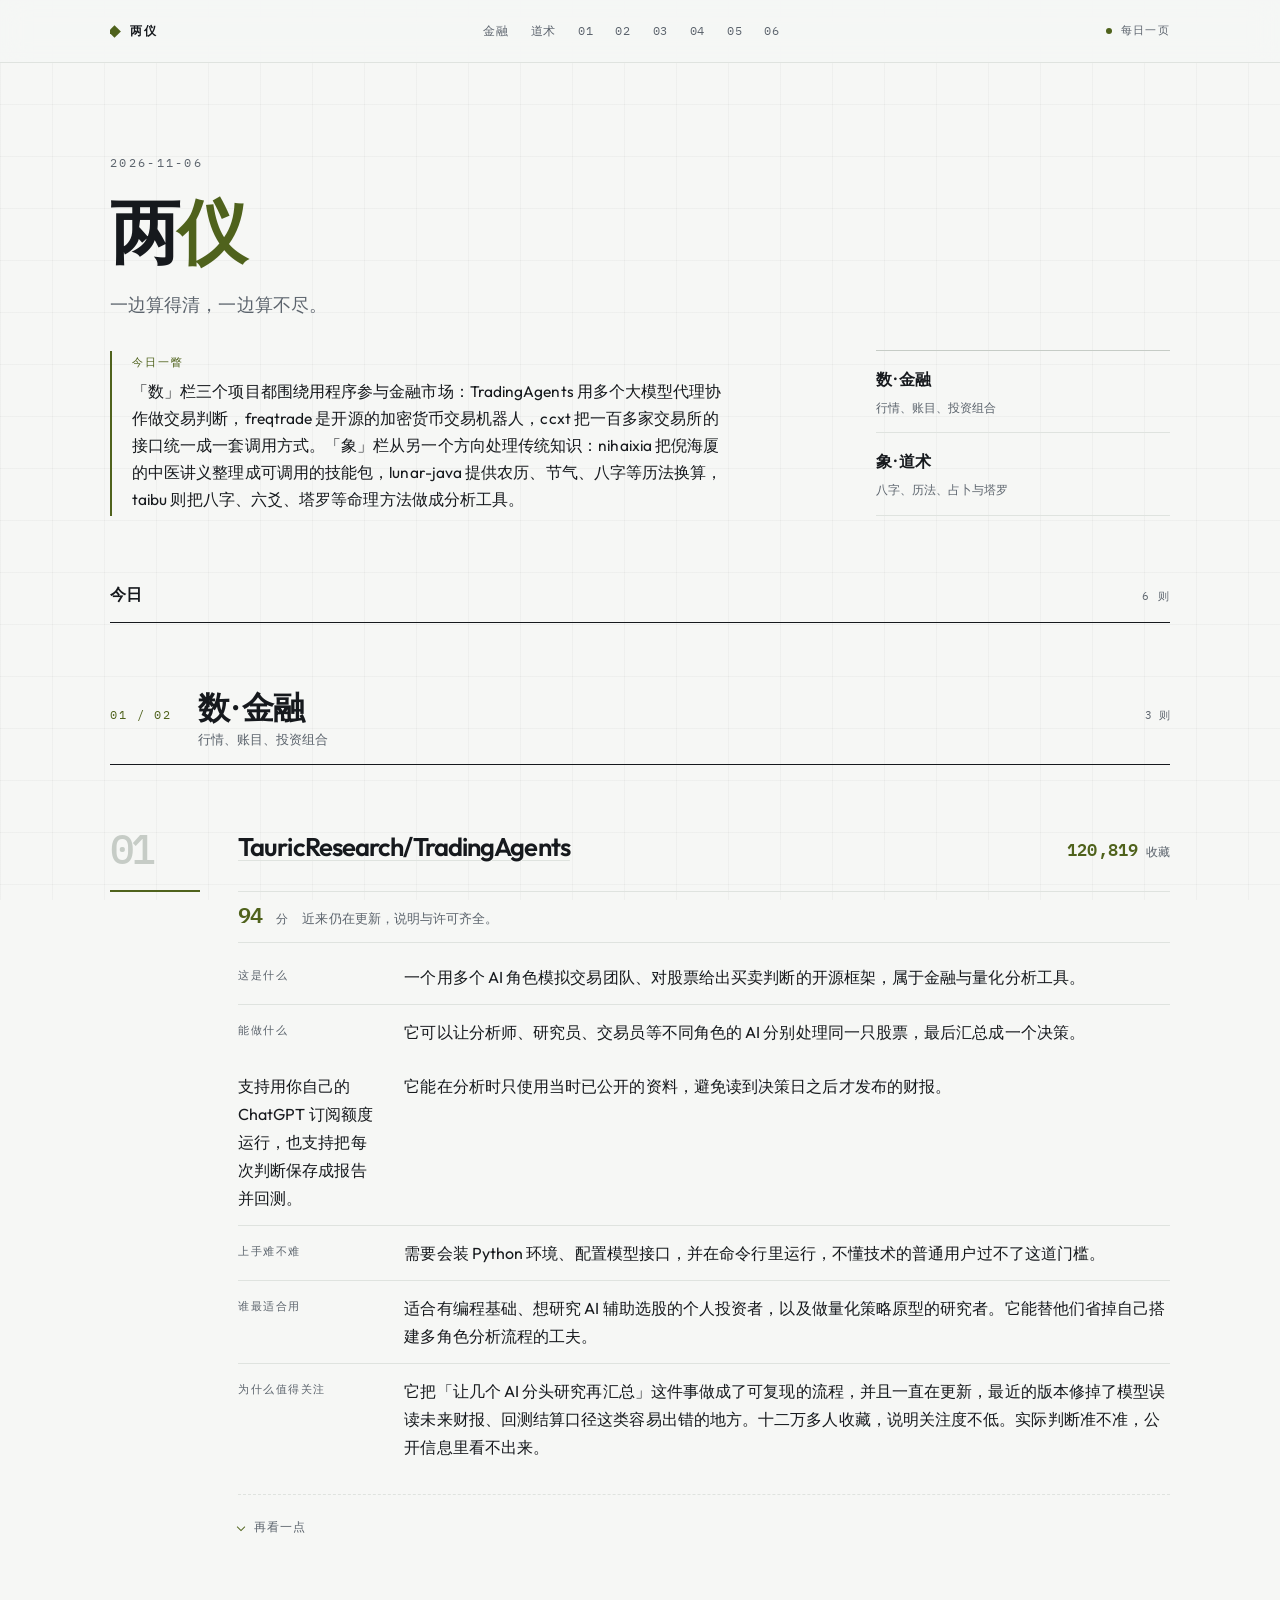
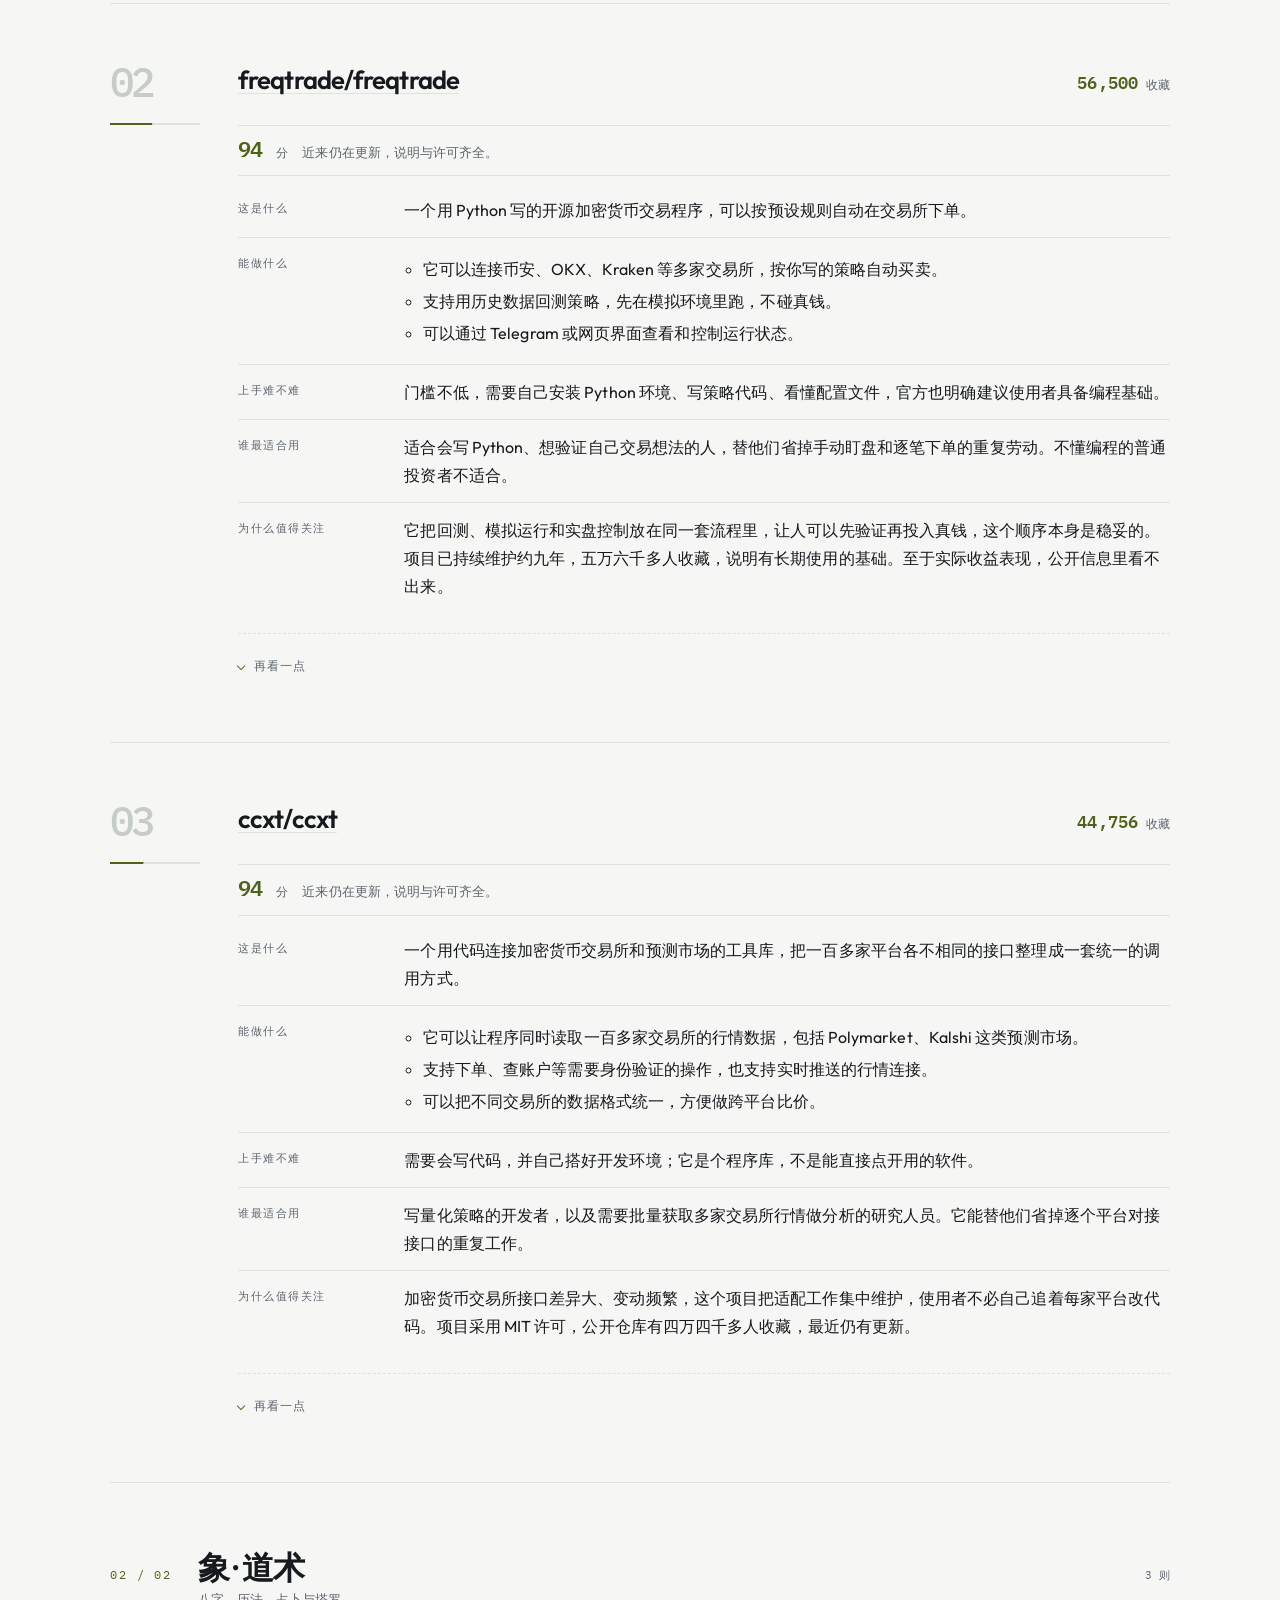
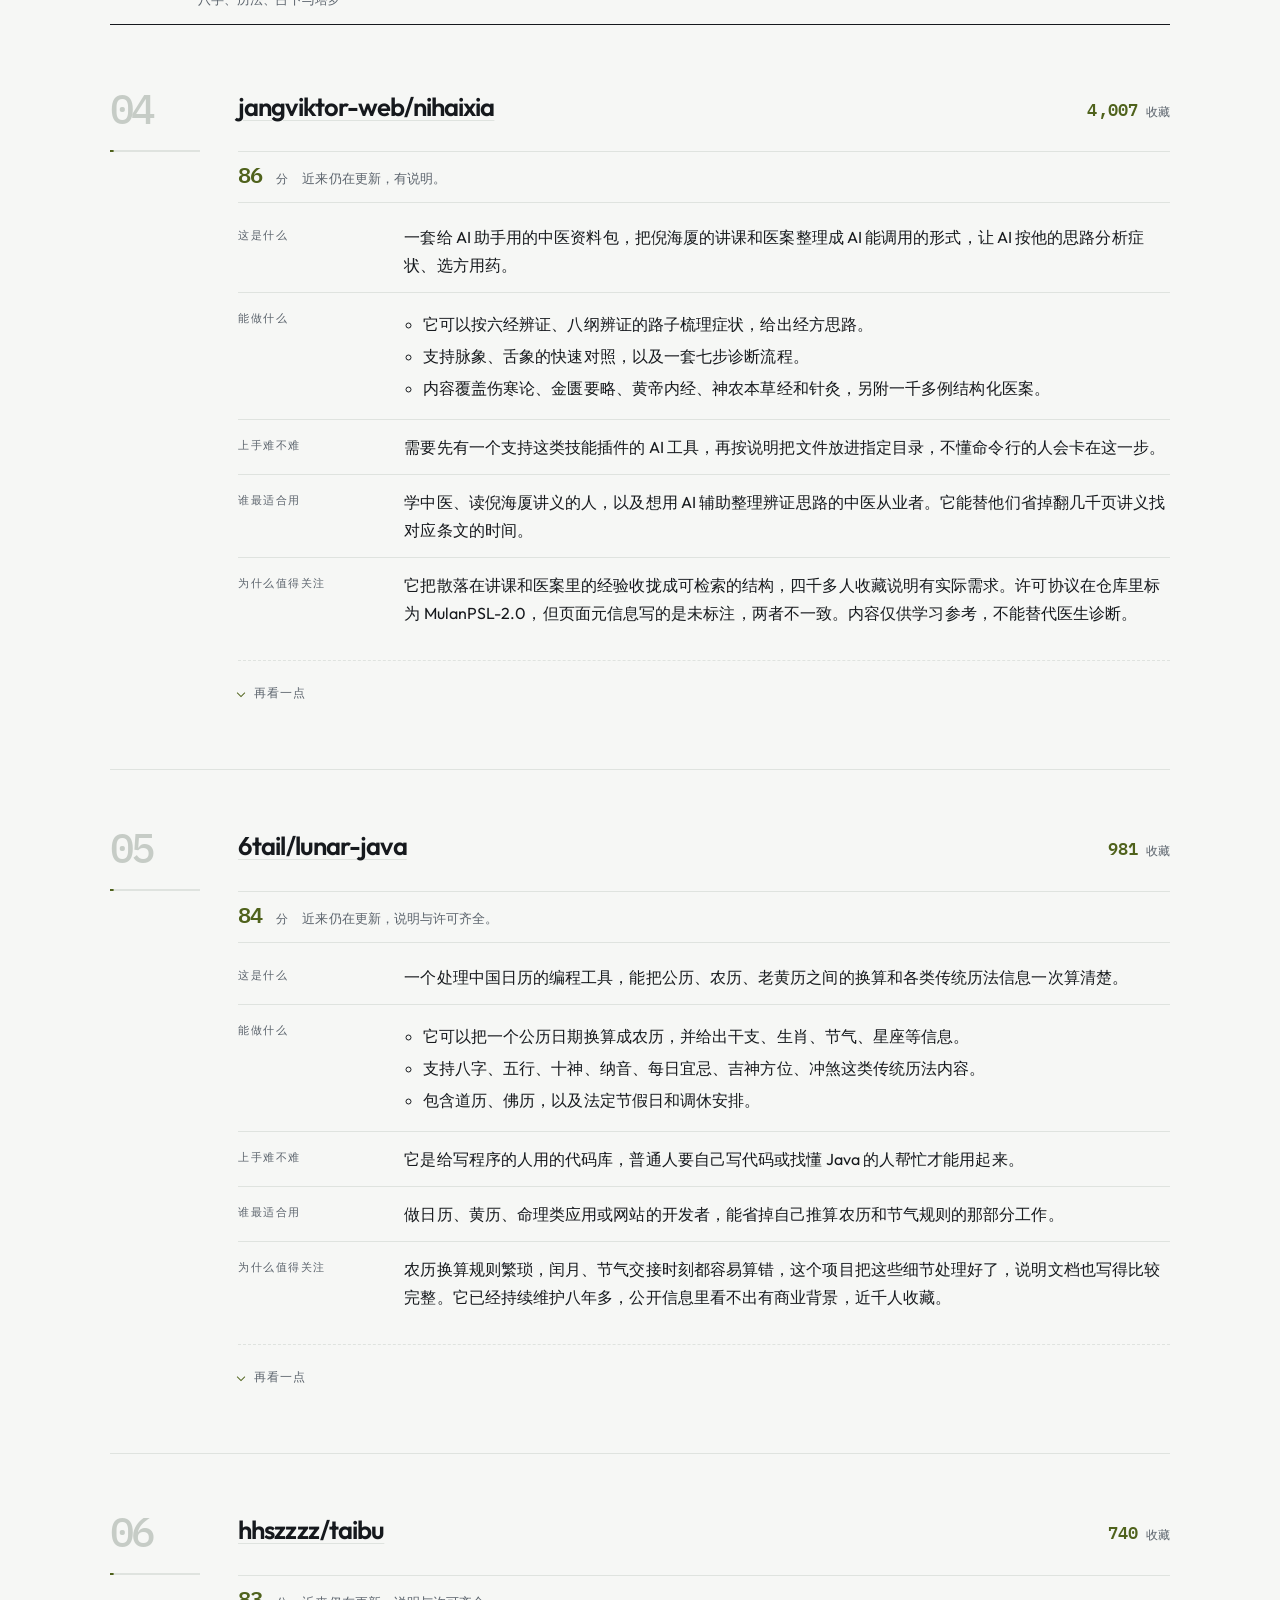
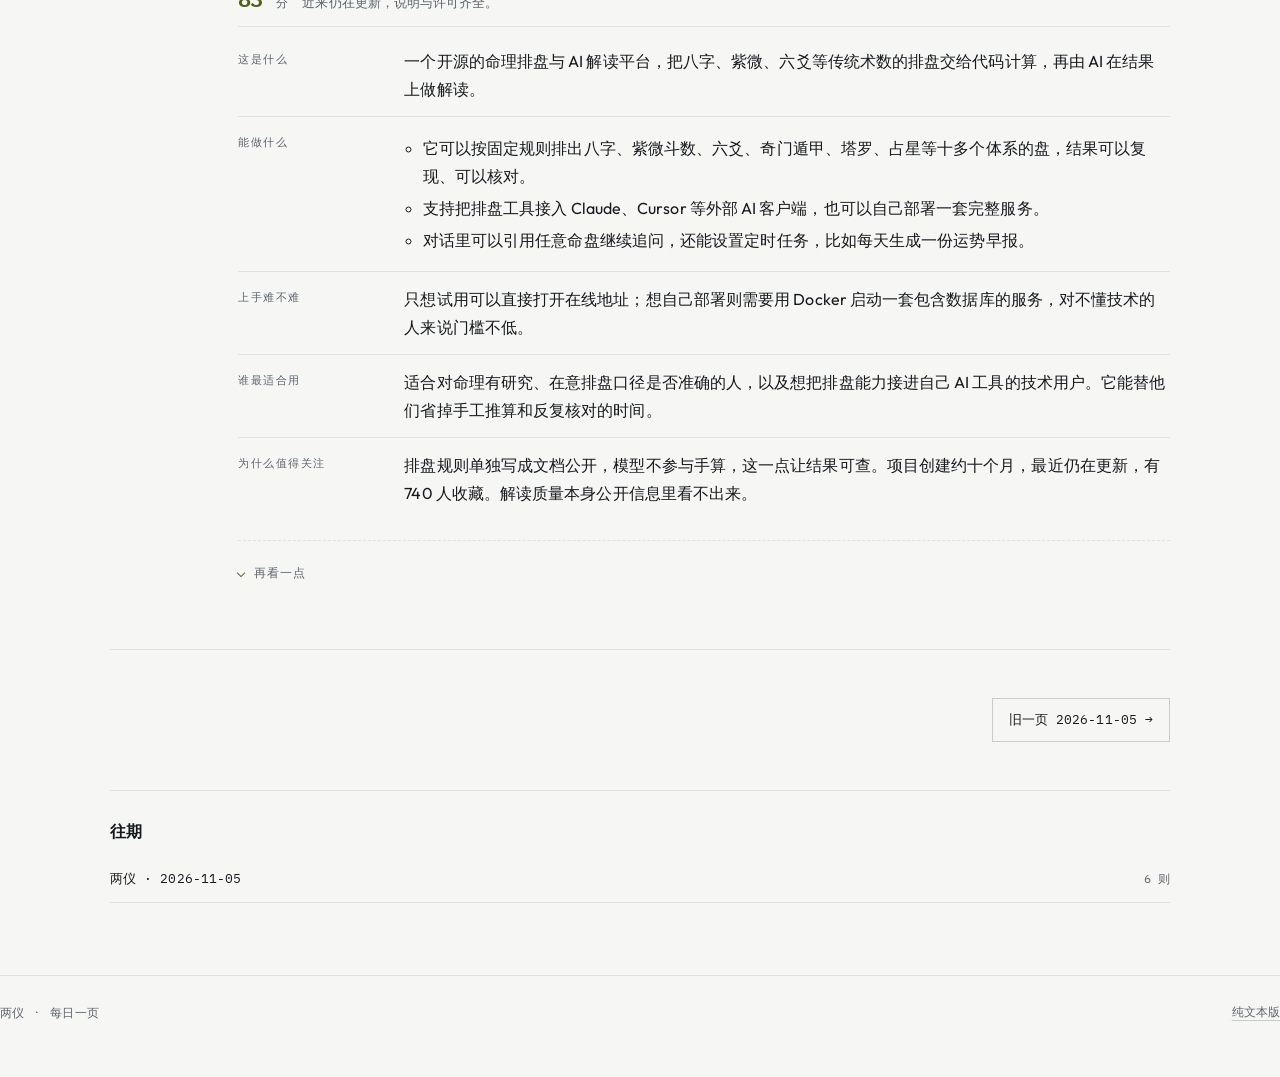
==== commit 13db6869: "chore: 两仪 · 每日一页 2026-11-06" ====
--- a/docs/index.html
+++ b/docs/index.html
@@ -16,12 +16,12 @@
 </head>
 <body>
 <a class="skip" href="#main">跳到正文</a>
-<header class="topbar"><div class="shell topbar-inner"><a class="brand" href="index.html" title="两仪">两仪</a><nav class="jump" aria-label="栏目导航"><a class="cat-link" href="#cat-finance">金融</a><a class="cat-link" href="#cat-daoshu">道术</a><a class="num-link" href="#p1">01</a><a class="num-link" href="#p2">02</a><a class="num-link" href="#p3">03</a><a class="num-link" href="#p4">04</a><a class="num-link" href="#p5">05</a><a class="num-link" href="#p6">06</a></nav><span class="live"><i aria-hidden="true"></i>每日一页</span></div></header><main class="shell" id="main"><section class="hero"><div class="hero-main"><p class="eyebrow">2026-11-06</p><h1>两<em>仪</em></h1><p class="lede">一边算得清，一边算不尽。</p><div class="overview"><span class="overview-label">今日一瞥</span>「数」栏三个项目都围绕金融交易：TradingAgents 用多个大语言模型分工做投研判断，freqtrade 是能自动执行加密货币买卖的程序，ccxt 把一百多家交易所的接口统一成一套调用方式。「象」栏转向术数与命理：taibu 把八字、六爻、塔罗等做成可对话的分析工具，lunar-java 则是一个算农历、节气、宜忌的日历库。</div></div><aside class="stats" aria-label="两栏"><div class="stat"><span class="stat-k">数 · 金融</span><span class="stat-note-line">行情、账目、投资组合</span></div><div class="stat"><span class="stat-k">象 · 道术</span><span class="stat-note-line">八字、历法、占卜与塔罗</span></div></aside></section><div class="rank-head"><h2 id="ranking-title">今日</h2><span>6 则</span></div><section class="cat" id="cat-finance" aria-labelledby="cat-finance-title"><div class="cat-head"><span class="cat-idx">01 / 02</span><div><h2 id="cat-finance-title">数 · 金融</h2><p>行情、账目、投资组合</p></div><span class="cat-meta">3 则</span></div><ol class="list"><li class="entry" id="p1" aria-labelledby="p1-title" style="--i:0;--pct:1.0000">
+<header class="topbar"><div class="shell topbar-inner"><a class="brand" href="index.html" title="两仪">两仪</a><nav class="jump" aria-label="栏目导航"><a class="cat-link" href="#cat-finance">金融</a><a class="cat-link" href="#cat-daoshu">道术</a><a class="num-link" href="#p1">01</a><a class="num-link" href="#p2">02</a><a class="num-link" href="#p3">03</a><a class="num-link" href="#p4">04</a><a class="num-link" href="#p5">05</a><a class="num-link" href="#p6">06</a></nav><span class="live"><i aria-hidden="true"></i>每日一页</span></div></header><main class="shell" id="main"><section class="hero"><div class="hero-main"><p class="eyebrow">2026-11-06</p><h1>两<em>仪</em></h1><p class="lede">一边算得清，一边算不尽。</p><div class="overview"><span class="overview-label">今日一瞥</span>「数」栏三个项目都围绕用程序参与金融市场：TradingAgents 用多个大模型代理协作做交易判断，freqtrade 是开源的加密货币交易机器人，ccxt 把一百多家交易所的接口统一成一套调用方式。「象」栏从另一个方向处理传统知识：nihaixia 把倪海厦的中医讲义整理成可调用的技能包，lunar-java 提供农历、节气、八字等历法换算，taibu 则把八字、六爻、塔罗等命理方法做成分析工具。</div></div><aside class="stats" aria-label="两栏"><div class="stat"><span class="stat-k">数 · 金融</span><span class="stat-note-line">行情、账目、投资组合</span></div><div class="stat"><span class="stat-k">象 · 道术</span><span class="stat-note-line">八字、历法、占卜与塔罗</span></div></aside></section><div class="rank-head"><h2 id="ranking-title">今日</h2><span>6 则</span></div><section class="cat" id="cat-finance" aria-labelledby="cat-finance-title"><div class="cat-head"><span class="cat-idx">01 / 02</span><div><h2 id="cat-finance-title">数 · 金融</h2><p>行情、账目、投资组合</p></div><span class="cat-meta">3 则</span></div><ol class="list"><li class="entry" id="p1" aria-labelledby="p1-title" style="--i:0;--pct:1.0000">
 <div class="entry-rail"><span class="num" aria-hidden="true">01</span><div class="bar" role="img" aria-label="收藏相对值 100%"><i></i></div></div>
 <div class="entry-body">
 <header class="entry-head"><h3 id="p1-title"><a href="https://github.com/TauricResearch/TradingAgents" target="_blank" rel="noopener" aria-label="在新窗口打开项目页：TauricResearch/TradingAgents">TauricResearch/TradingAgents</a></h3><div class="metric"><span class="metric-v">120,819</span><span class="metric-u">收藏</span></div></header>
 <div class="score" aria-label="分数与依据"><span class="score-total">94</span><span class="score-u">分</span><span class="score-note">近来仍在更新，说明与许可齐全。</span></div>
-<div class="summary"><section class="section"><h4>这是什么</h4><p>一个用多个 AI 角色分工模拟金融交易决策流程的框架，属于量化研究工具，用来观察 AI 在选股和交易判断上能走到哪一步。</p></section><section class="section"><h4>能做什么</h4><ul><li>它可以让分析师、研究员、交易员等不同角色的 AI 分别处理同一只股票，再汇总成一份决策报告。</li><li>支持回测：把每次决策放到之后的收盘价上结算，看这套判断在历史上是否站得住。</li><li>报告可以存成单个网页，也可以指定不同模型分别担任不同角色。</li></ul></section><section class="section"><h4>上手难不难</h4><p>需要自己装 Python 环境、配置模型接口，并在命令行里运行，不写代码的人基本用不起来。</p></section><section class="section"><h4>谁最适合用</h4><p>适合做量化研究或金融 AI 实验的人，替他们省掉从零搭建多角色协作流程和回测框架的时间。普通投资者不适合直接拿来下单。</p></section><section class="section"><h4>为什么值得关注</h4><p>它把「多个 AI 分工讨论一只股票」这件事做成了可回测、可复现的流程，而不是只给一段对话。项目两年内持续发布版本，最近的更新修正了模型读到未来财报日期的问题，这类细节说明维护者在认真对待回测的严谨性。公开信息里看不出它的实际收益表现。</p></section></div>
+<div class="summary"><section class="section"><h4>这是什么</h4><p>一个用多个 AI 角色模拟交易团队、对股票给出买卖判断的开源框架，属于金融与量化分析工具。</p></section><section class="section"><h4>能做什么</h4><p>它可以让分析师、研究员、交易员等不同角色的 AI 分别处理同一只股票，最后汇总成一个决策。</p><p>支持用你自己的 ChatGPT 订阅额度运行，也支持把每次判断保存成报告并回测。</p><p>它能在分析时只使用当时已公开的资料，避免读到决策日之后才发布的财报。</p></section><section class="section"><h4>上手难不难</h4><p>需要会装 Python 环境、配置模型接口，并在命令行里运行，不懂技术的普通用户过不了这道门槛。</p></section><section class="section"><h4>谁最适合用</h4><p>适合有编程基础、想研究 AI 辅助选股的个人投资者，以及做量化策略原型的研究者。它能替他们省掉自己搭建多角色分析流程的工夫。</p></section><section class="section"><h4>为什么值得关注</h4><p>它把「让几个 AI 分头研究再汇总」这件事做成了可复现的流程，并且一直在更新，最近的版本修掉了模型误读未来财报、回测结算口径这类容易出错的地方。十二万多人收藏，说明关注度不低。实际判断准不准，公开信息里看不出来。</p></section></div>
 <details class="tech"><summary>再看一点</summary>
 <ul class="facts"><li><a href="https://github.com/TauricResearch/TradingAgents" target="_blank" rel="noopener">去项目页看看</a></li><li>Python　·　被复制 23,095 次　·　Apache License 2.0</li><li>标签：agent, finance, llm, multiagent, trading</li></ul></details>
 </div></li><li class="entry" id="p2" aria-labelledby="p2-title" style="--i:1;--pct:0.4676">
@@ -29,7 +29,7 @@
 <div class="entry-body">
 <header class="entry-head"><h3 id="p2-title"><a href="https://github.com/freqtrade/freqtrade" target="_blank" rel="noopener" aria-label="在新窗口打开项目页：freqtrade/freqtrade">freqtrade/freqtrade</a></h3><div class="metric"><span class="metric-v">56,500</span><span class="metric-u">收藏</span></div></header>
 <div class="score" aria-label="分数与依据"><span class="score-total">94</span><span class="score-u">分</span><span class="score-note">近来仍在更新，说明与许可齐全。</span></div>
-<div class="summary"><section class="section"><h4>这是什么</h4><p>一个用 Python 写的加密货币自动交易程序，按事先设定的规则在交易所下单，免费且开源。</p></section><section class="section"><h4>能做什么</h4><ul><li>它可以连接币安、OKX、Kraken 等多家交易所，按策略自动买卖现货或合约。</li><li>支持用历史数据回测策略，先看过去的表现再决定是否投入真钱。</li><li>可以通过 Telegram 或网页界面查看和操控运行中的交易。</li></ul></section><section class="section"><h4>上手难不难</h4><p>门槛不低：需要自己安装 Python 环境、看懂配置文件，项目方也明确建议使用者具备编程知识。</p></section><section class="section"><h4>谁最适合用</h4><p>适合会写代码、想验证自己交易想法的个人；它能替这类人省掉手工盯盘和逐笔下单的重复劳动。</p></section><section class="section"><h4>为什么值得关注</h4><p>它把回测、下单和资金管理放在同一套工具里，还提供不接真钱的模拟运行模式，可以先试再动真金。项目说明写得清楚，也一直有更新，五万六千多人收藏。公开信息里看不出它的实际盈利表现。</p></section></div>
+<div class="summary"><section class="section"><h4>这是什么</h4><p>一个用 Python 写的开源加密货币交易程序，可以按预设规则自动在交易所下单。</p></section><section class="section"><h4>能做什么</h4><ul><li>它可以连接币安、OKX、Kraken 等多家交易所，按你写的策略自动买卖。</li><li>支持用历史数据回测策略，先在模拟环境里跑，不碰真钱。</li><li>可以通过 Telegram 或网页界面查看和控制运行状态。</li></ul></section><section class="section"><h4>上手难不难</h4><p>门槛不低，需要自己安装 Python 环境、写策略代码、看懂配置文件，官方也明确建议使用者具备编程基础。</p></section><section class="section"><h4>谁最适合用</h4><p>适合会写 Python、想验证自己交易想法的人，替他们省掉手动盯盘和逐笔下单的重复劳动。不懂编程的普通投资者不适合。</p></section><section class="section"><h4>为什么值得关注</h4><p>它把回测、模拟运行和实盘控制放在同一套流程里，让人可以先验证再投入真钱，这个顺序本身是稳妥的。项目已持续维护约九年，五万六千多人收藏，说明有长期使用的基础。至于实际收益表现，公开信息里看不出来。</p></section></div>
 <details class="tech"><summary>再看一点</summary>
 <ul class="facts"><li><a href="https://github.com/freqtrade/freqtrade" target="_blank" rel="noopener">去项目页看看</a></li><li>Python　·　被复制 11,676 次　·　GNU General Public License v3.0</li><li>标签：algorithmic-trading, bitcoin, cryptocurrencies, cryptocurrency, freqtrade, python, telegram-bot, trade, trading-bot</li></ul></details>
 </div></li><li class="entry" id="p3" aria-labelledby="p3-title" style="--i:2;--pct:0.3704">
@@ -37,7 +37,7 @@
 <div class="entry-body">
 <header class="entry-head"><h3 id="p3-title"><a href="https://github.com/ccxt/ccxt" target="_blank" rel="noopener" aria-label="在新窗口打开项目页：ccxt/ccxt">ccxt/ccxt</a></h3><div class="metric"><span class="metric-v">44,756</span><span class="metric-u">收藏</span></div></header>
 <div class="score" aria-label="分数与依据"><span class="score-total">94</span><span class="score-u">分</span><span class="score-note">近来仍在更新，说明与许可齐全。</span></div>
-<div class="summary"><section class="section"><h4>这是什么</h4><p>一个把上百家加密货币交易所的接口统一成一套写法的程序库，让代码只写一次就能对接不同平台。</p></section><section class="section"><h4>能做什么</h4><ul><li>它可以连接一百多家加密货币交易所和预测市场，读取行情、下单和查账户。</li><li>支持多种编程语言，包括 Python、JavaScript、Go、Java 等。</li><li>它能把不同交易所的数据整理成相同格式，方便跨平台比价。</li></ul></section><section class="section"><h4>上手难不难</h4><p>需要会写代码，并自己安装运行环境；不写程序的人用不上。</p></section><section class="section"><h4>谁最适合用</h4><p>做量化交易或交易机器人的开发者，以及需要批量获取多家交易所行情的数据分析人员。它能替他们省掉逐个平台对接接口的重复工作。</p></section><section class="section"><h4>为什么值得关注</h4><p>交易所接口各家不同，改一处往往要动很多地方，这个库把这层差异挡在外面。项目已持续维护九年多，四万四千多人收藏，采用 MIT 许可，代码可自由使用和修改。</p></section></div>
+<div class="summary"><section class="section"><h4>这是什么</h4><p>一个用代码连接加密货币交易所和预测市场的工具库，把一百多家平台各不相同的接口整理成一套统一的调用方式。</p></section><section class="section"><h4>能做什么</h4><ul><li>它可以让程序同时读取一百多家交易所的行情数据，包括 Polymarket、Kalshi 这类预测市场。</li><li>支持下单、查账户等需要身份验证的操作，也支持实时推送的行情连接。</li><li>可以把不同交易所的数据格式统一，方便做跨平台比价。</li></ul></section><section class="section"><h4>上手难不难</h4><p>需要会写代码，并自己搭好开发环境；它是个程序库，不是能直接点开用的软件。</p></section><section class="section"><h4>谁最适合用</h4><p>写量化策略的开发者，以及需要批量获取多家交易所行情做分析的研究人员。它能替他们省掉逐个平台对接接口的重复工作。</p></section><section class="section"><h4>为什么值得关注</h4><p>加密货币交易所接口差异大、变动频繁，这个项目把适配工作集中维护，使用者不必自己追着每家平台改代码。项目采用 MIT 许可，公开仓库有四万四千多人收藏，最近仍有更新。</p></section></div>
 <details class="tech"><summary>再看一点</summary>
 <ul class="facts"><li><a href="https://github.com/ccxt/ccxt" target="_blank" rel="noopener">去项目页看看</a></li><li>Python　·　被复制 8,952 次　·　MIT License</li><li>标签：altcoin, api, arbitrage, bitcoin, bot, btc, crypto, cryptocurrencies, cryptocurrency, eth, ethereum, exchange, invest, library, market-data, memecoin, strategy, trade, trading</li></ul></details>
 </div></li></ol></section><section class="cat" id="cat-daoshu" aria-labelledby="cat-daoshu-title"><div class="cat-head"><span class="cat-idx">02 / 02</span><div><h2 id="cat-daoshu-title">象 · 道术</h2><p>八字、历法、占卜与塔罗</p></div><span class="cat-meta">3 则</span></div><ol class="list"><li class="entry" id="p4" aria-labelledby="p4-title" style="--i:3;--pct:0.0400">
@@ -45,7 +45,7 @@
 <div class="entry-body">
 <header class="entry-head"><h3 id="p4-title"><a href="https://github.com/jangviktor-web/nihaixia" target="_blank" rel="noopener" aria-label="在新窗口打开项目页：jangviktor-web/nihaixia">jangviktor-web/nihaixia</a></h3><div class="metric"><span class="metric-v">4,007</span><span class="metric-u">收藏</span></div></header>
 <div class="score" aria-label="分数与依据"><span class="score-total">86</span><span class="score-u">分</span><span class="score-note">近来仍在更新，有说明。</span></div>
-<div class="summary"><section class="section"><h4>这是什么</h4><p>一个给 AI 助手用的中医资料包，把倪海厦的讲课和医案整理成 AI 能调用的形式，让 AI 按他的思路分析症状、选方用药。</p></section><section class="section"><h4>能做什么</h4><ul><li>它可以按六经辨证、八纲辨证的路子梳理症状，给出经方思路。</li><li>支持脉象、舌象的快速对照查询。</li><li>内容覆盖伤寒论、金匮要略、黄帝内经、神农本草经和针灸，另附一千多例结构化医案。</li></ul></section><section class="section"><h4>上手难不难</h4><p>需要先把文件放进 AI 工具的指定目录，或按说明执行安装命令，不懂命令行的人会卡在这一步。</p></section><section class="section"><h4>谁最适合用</h4><p>学中医、读倪海厦讲稿的人，以及想用 AI 辅助整理辨证思路的中医爱好者。它能替他们省掉翻几千页讲义找对应条文的时间。</p></section><section class="section"><h4>为什么值得关注</h4><p>它把分散的讲课内容做成了一套可查询的结构，四千多人收藏，最近仍在更新。需要说明的是，它只是学习参考，不能替代医生诊断；许可协议在仓库里标注为 MulanPSL-2.0，与页面显示的未标注不一致，公开信息里看不出原因。</p></section></div>
+<div class="summary"><section class="section"><h4>这是什么</h4><p>一套给 AI 助手用的中医资料包，把倪海厦的讲课和医案整理成 AI 能调用的形式，让 AI 按他的思路分析症状、选方用药。</p></section><section class="section"><h4>能做什么</h4><ul><li>它可以按六经辨证、八纲辨证的路子梳理症状，给出经方思路。</li><li>支持脉象、舌象的快速对照，以及一套七步诊断流程。</li><li>内容覆盖伤寒论、金匮要略、黄帝内经、神农本草经和针灸，另附一千多例结构化医案。</li></ul></section><section class="section"><h4>上手难不难</h4><p>需要先有一个支持这类技能插件的 AI 工具，再按说明把文件放进指定目录，不懂命令行的人会卡在这一步。</p></section><section class="section"><h4>谁最适合用</h4><p>学中医、读倪海厦讲义的人，以及想用 AI 辅助整理辨证思路的中医从业者。它能替他们省掉翻几千页讲义找对应条文的时间。</p></section><section class="section"><h4>为什么值得关注</h4><p>它把散落在讲课和医案里的经验收拢成可检索的结构，四千多人收藏说明有实际需求。许可协议在仓库里标为 MulanPSL-2.0，但页面元信息写的是未标注，两者不一致。内容仅供学习参考，不能替代医生诊断。</p></section></div>
 <details class="tech"><summary>再看一点</summary>
 <ul class="facts"><li><a href="https://github.com/jangviktor-web/nihaixia" target="_blank" rel="noopener">去项目页看看</a></li><li>HTML　·　被复制 743 次　·　未标注</li><li>标签：acupuncture, agent-skill, agent-skills, chinese-medicine, claude-code-skills, codex-skill, nihaisha, nihaixia, nishi, openclaw, openclaw-skill, openclaw-skills, tcm, tcmcp, traditional-chinese-medicine, traditional-chinese-medicine-healthcare</li></ul></details>
 </div></li><li class="entry" id="p5" aria-labelledby="p5-title" style="--i:4;--pct:0.0400">
@@ -53,7 +53,7 @@
 <div class="entry-body">
 <header class="entry-head"><h3 id="p5-title"><a href="https://github.com/6tail/lunar-java" target="_blank" rel="noopener" aria-label="在新窗口打开项目页：6tail/lunar-java">6tail/lunar-java</a></h3><div class="metric"><span class="metric-v">981</span><span class="metric-u">收藏</span></div></header>
 <div class="score" aria-label="分数与依据"><span class="score-total">84</span><span class="score-u">分</span><span class="score-note">近来仍在更新，说明与许可齐全。</span></div>
-<div class="summary"><section class="section"><h4>这是什么</h4><p>一个把公历、农历、老黄历和佛历道历换算清楚的程序库，供开发者在自己的软件里调用。</p></section><section class="section"><h4>能做什么</h4><ul><li>它可以给出某一天的农历日期、干支生肖、节气节日，以及宜忌、冲煞、吉神方位这类黄历信息。</li><li>支持八字、五行、十神、星宿等排盘所需的字段，也支持法定节假日和调休。</li><li>干支纪年可选用正月初一或立春为界，两种算法都提供。</li></ul></section><section class="section"><h4>上手难不难</h4><p>普通人用不上，它是给写 Java 程序的人调用的代码库，需要懂编程、会配置依赖。</p></section><section class="section"><h4>谁最适合用</h4><p>做日历、排盘、黄历类应用的开发者，能省掉自己推算农历和节气规则的大量工作。</p></section><section class="section"><h4>为什么值得关注</h4><p>农历换算规则琐碎，闰月、节气交接时刻都容易算错，有人把它整理成一套可复用的代码并持续维护了近八年，最近仍有更新，说明写得清楚、有人在用。九百多人收藏，公开信息里看不出更多背景。</p></section></div>
+<div class="summary"><section class="section"><h4>这是什么</h4><p>一个处理中国日历的编程工具，能把公历、农历、老黄历之间的换算和各类传统历法信息一次算清楚。</p></section><section class="section"><h4>能做什么</h4><ul><li>它可以把一个公历日期换算成农历，并给出干支、生肖、节气、星座等信息。</li><li>支持八字、五行、十神、纳音、每日宜忌、吉神方位、冲煞这类传统历法内容。</li><li>包含道历、佛历，以及法定节假日和调休安排。</li></ul></section><section class="section"><h4>上手难不难</h4><p>它是给写程序的人用的代码库，普通人要自己写代码或找懂 Java 的人帮忙才能用起来。</p></section><section class="section"><h4>谁最适合用</h4><p>做日历、黄历、命理类应用或网站的开发者，能省掉自己推算农历和节气规则的那部分工作。</p></section><section class="section"><h4>为什么值得关注</h4><p>农历换算规则繁琐，闰月、节气交接时刻都容易算错，这个项目把这些细节处理好了，说明文档也写得比较完整。它已经持续维护八年多，公开信息里看不出有商业背景，近千人收藏。</p></section></div>
 <details class="tech"><summary>再看一点</summary>
 <ul class="facts"><li><a href="https://github.com/6tail/lunar-java" target="_blank" rel="noopener">去项目页看看</a></li><li>Java　·　被复制 209 次　·　MIT License</li><li>标签：calendar, java, lunar</li></ul></details>
 </div></li><li class="entry" id="p6" aria-labelledby="p6-title" style="--i:5;--pct:0.0400">
@@ -61,7 +61,7 @@
 <div class="entry-body">
 <header class="entry-head"><h3 id="p6-title"><a href="https://github.com/hhszzzz/taibu" target="_blank" rel="noopener" aria-label="在新窗口打开项目页：hhszzzz/taibu">hhszzzz/taibu</a></h3><div class="metric"><span class="metric-v">740</span><span class="metric-u">收藏</span></div></header>
 <div class="score" aria-label="分数与依据"><span class="score-total">83</span><span class="score-u">分</span><span class="score-note">近来仍在更新，说明与许可齐全。</span></div>
-<div class="summary"><section class="section"><h4>这是什么</h4><p>一个可以自己部署的命理排盘工具，把八字、紫微、六爻等术数的计算交给程序，解读交给 AI。</p></section><section class="section"><h4>能做什么</h4><ul><li>它可以按规则排出八字、紫微斗数、六爻、奇门等十来个体系的盘，并输出结构化的结果。</li><li>支持把这些排盘能力接到 Claude、Cursor 等外部 AI 客户端里使用。</li><li>排出的命盘可以在对话中被引用，让 AI 基于盘面继续解读。</li></ul></section><section class="section"><h4>上手难不难</h4><p>自己部署要装 Docker 并配置数据库，对不熟悉技术的人来说门槛不低；只想试用可以先看在线版本。</p></section><section class="section"><h4>谁最适合用</h4><p>适合对命理有兴趣、又希望结果可核对的人，以及想在自己电脑上保存命盘数据、不愿交给第三方平台的用户。</p></section><section class="section"><h4>为什么值得关注</h4><p>排盘由代码按写明的规则计算，模型不自己推算干支卦象，这一点让结果可以复核。项目约三百天内持续更新，有七百多人收藏。公开信息里看不出团队背景和实际解读质量。</p></section></div>
+<div class="summary"><section class="section"><h4>这是什么</h4><p>一个开源的命理排盘与 AI 解读平台，把八字、紫微、六爻等传统术数的排盘交给代码计算，再由 AI 在结果上做解读。</p></section><section class="section"><h4>能做什么</h4><ul><li>它可以按固定规则排出八字、紫微斗数、六爻、奇门遁甲、塔罗、占星等十多个体系的盘，结果可以复现、可以核对。</li><li>支持把排盘工具接入 Claude、Cursor 等外部 AI 客户端，也可以自己部署一套完整服务。</li><li>对话里可以引用任意命盘继续追问，还能设置定时任务，比如每天生成一份运势早报。</li></ul></section><section class="section"><h4>上手难不难</h4><p>只想试用可以直接打开在线地址；想自己部署则需要用 Docker 启动一套包含数据库的服务，对不懂技术的人来说门槛不低。</p></section><section class="section"><h4>谁最适合用</h4><p>适合对命理有研究、在意排盘口径是否准确的人，以及想把排盘能力接进自己 AI 工具的技术用户。它能替他们省掉手工推算和反复核对的时间。</p></section><section class="section"><h4>为什么值得关注</h4><p>排盘规则单独写成文档公开，模型不参与手算，这一点让结果可查。项目创建约十个月，最近仍在更新，有 740 人收藏。解读质量本身公开信息里看不出来。</p></section></div>
 <details class="tech"><summary>再看一点</summary>
 <ul class="facts"><li><a href="https://github.com/hhszzzz/taibu" target="_blank" rel="noopener">去项目页看看</a></li><li>TypeScript　·　被复制 156 次　·　Other</li><li>标签：agent, astrology, bazi, divination, fortune-teller, liuren, liuyao, mbti, mcp, meihua, meihua-yishu, qimendunjia, skills, taiyi, tarot, xiaoliuren, ziweidoushu</li></ul></details>
 </div></li></ol></section><nav class="pager" aria-label="前后页"><span></span><a href="posts/2026-11-05.html">旧一页 2026-11-05 →</a></nav><nav class="archive" aria-label="往期"><h2>往期</h2><ul><li><a href="posts/2026-11-05.html"><span>两仪 · 2026-11-05</span><span class="cnt">6 则</span></a></li></ul></nav></main><footer><div>两仪　·　每日一页</div><div class="tools"><a href="posts/2026-11-06.md">纯文本版</a></div></footer></body></html>
